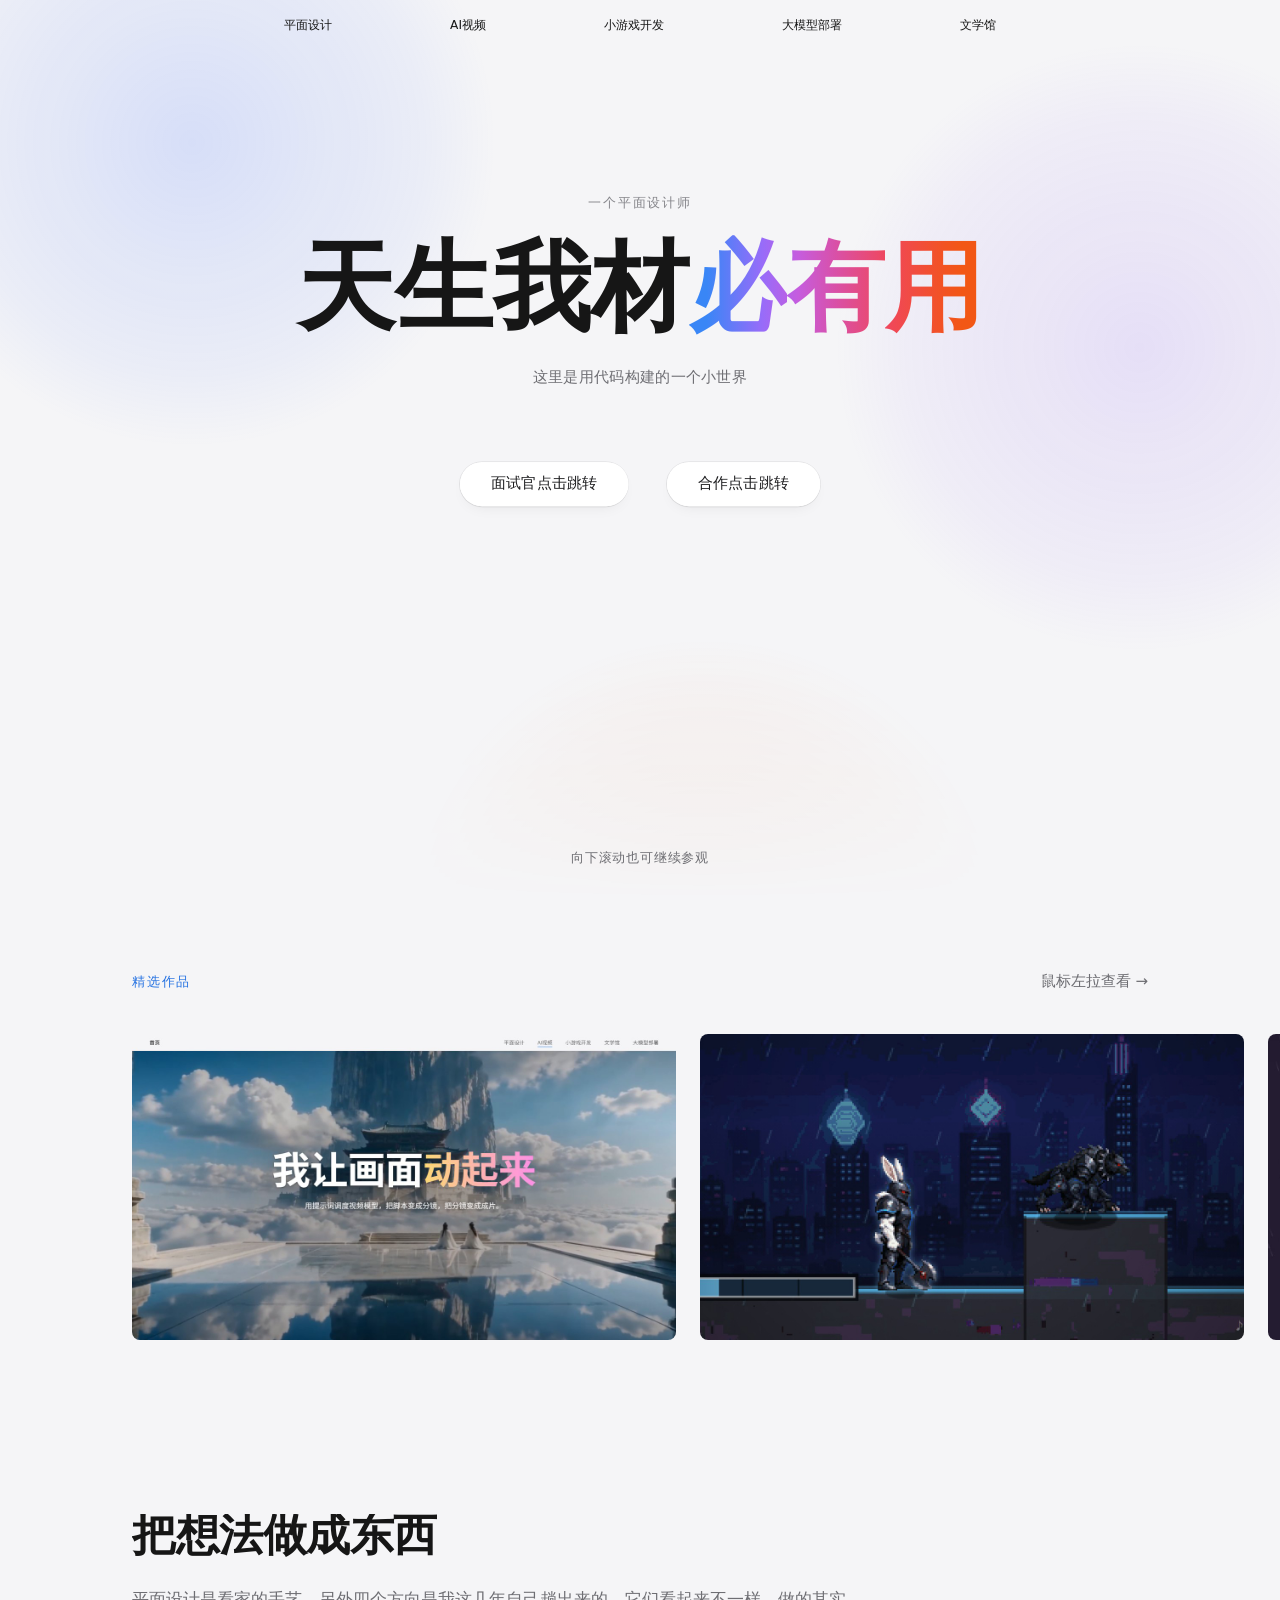
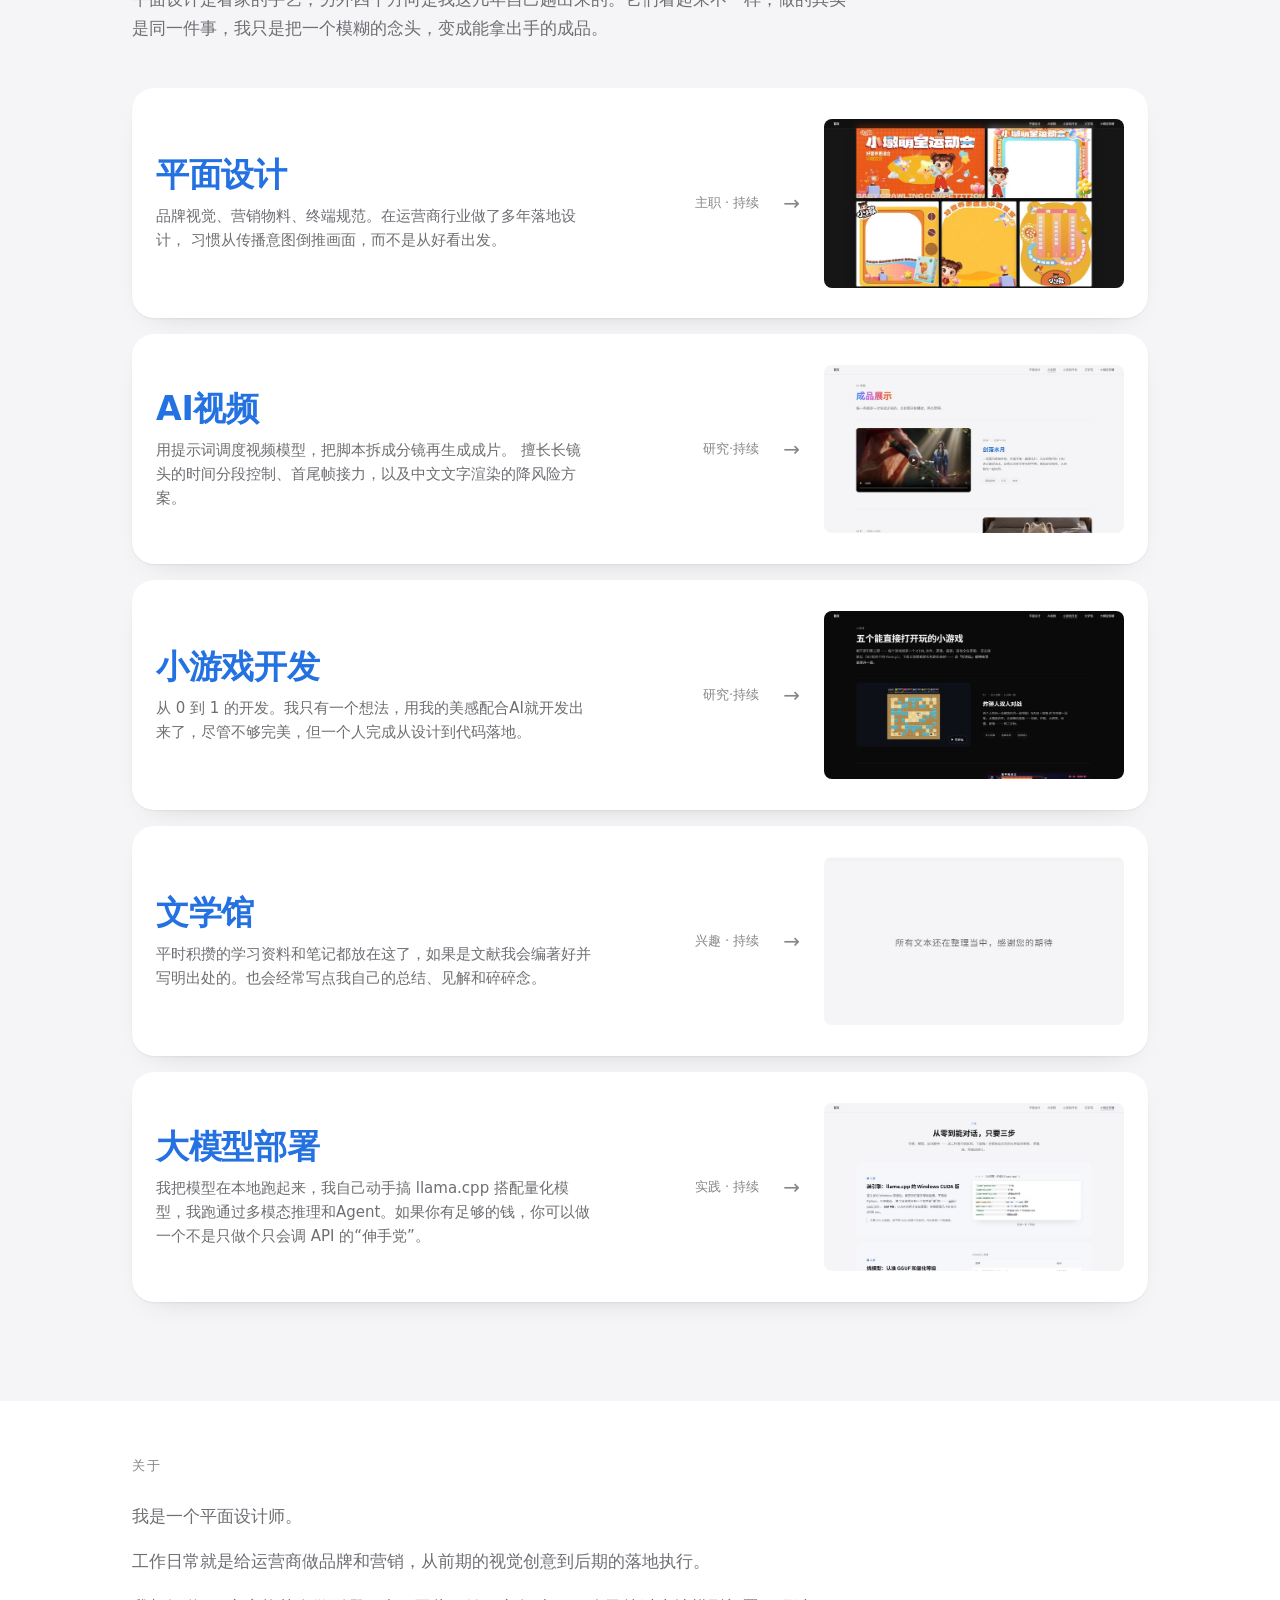
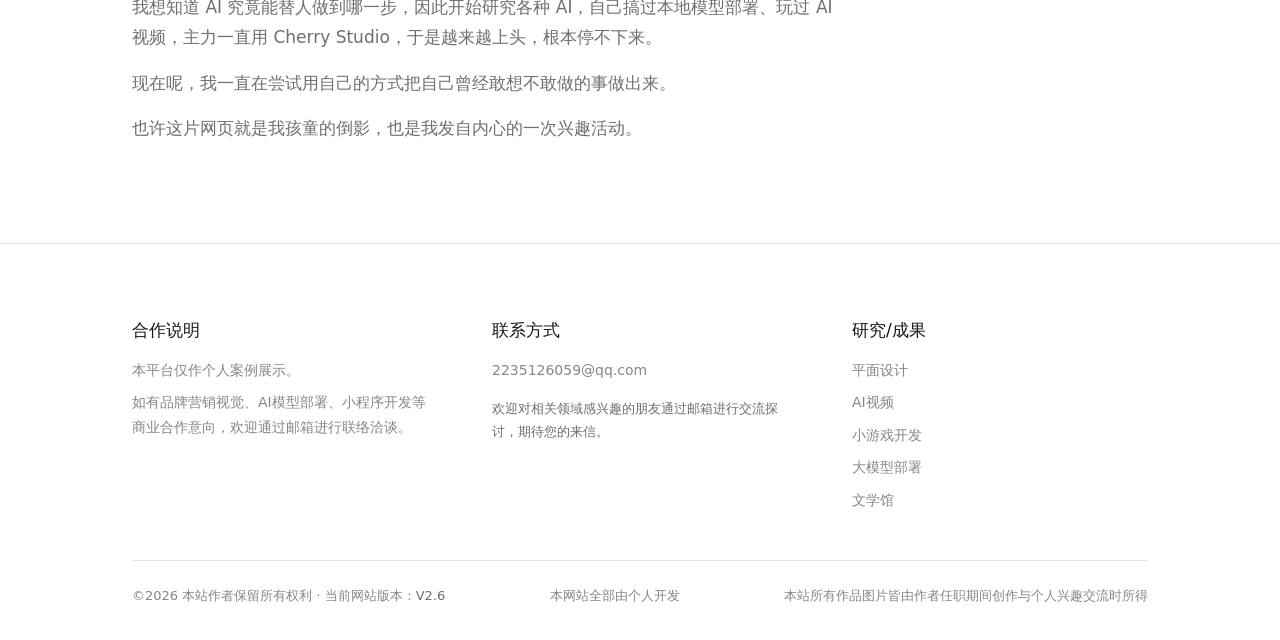
==== index.html @ 68b27960 "更新站点：视频重做、邮箱 CTA、文案与居中修正 Co-Authored-By: Claude Code <noreply@anthropic.com>" ====
<!DOCTYPE html>
<html lang="zh-CN" class="no-js">
<head>
<meta charset="utf-8">
<meta name="viewport" content="width=device-width, initial-scale=1, viewport-fit=cover">
<title>个人网页开发</title>
<meta name="description" content="张杰波的作品集：平面设计、AI 视频、小游戏开发、文学馆、大模型部署五个方向的实践与作品。">
<meta name="theme-color" content="#F5F5F7">

<!-- 分享卡片。上线换成真实域名后把 og:url / og:image 一并改掉 -->
<meta property="og:type" content="website">
<meta property="og:title" content="张杰波 · 平面设计师｜作品集">
<meta property="og:description" content="一个人，从一张画面做到能跑起来的成品">
<meta property="og:locale" content="zh_CN">

<link rel="icon" href="data:image/svg+xml,%3Csvg xmlns='http://www.w3.org/2000/svg' viewBox='0 0 32 32'%3E%3Crect width='32' height='32' rx='7' fill='%23161616'/%3E%3Ctext x='16' y='22' font-family='sans-serif' font-size='17' font-weight='700' fill='%23F5F5F7' text-anchor='middle'%3E%E6%B3%A2%3C/text%3E%3C/svg%3E">

<!-- ⚠️ 必须在样式表之前把 .js 挂上，不能等到 body 末尾的 site.js。
     首屏入场的初始态（opacity:0）只写在 `.js` 选择器下面 ——
     .js 挂晚了的话，浏览器已经按「全可见」画过一帧，
     挂上 .js 时元素是从 1 变成 0（还带着 110ms 的 transition-delay），
     紧接着两个 rAF 后又加 is-in 把它拉回 1，
     这次过渡是 1→1，**入场动画直接看不出来**（刷新时偶发，取决于谁先到）。
     标题的单字没有这个问题 —— 它们是 JS 之后才创建的，首个计算值就是 0。 -->
<script>document.documentElement.classList.remove('no-js');
document.documentElement.classList.add('js');
/* 兜底：site.js 万一没跑起来（文件缺失、被杀软拦、路径写错），
   就把 .js 撤掉。否则所有 .reveal 元素会永远停在 opacity:0 —— 整页白屏。
   site.js 一旦执行就会置上 window.__siteReady，这个定时器就什么都不做。 */
setTimeout(function () {
  if (!window.__siteReady) document.documentElement.classList.remove('js');
}, 4000);</script>

<link rel="stylesheet" href="assets/css/tokens.css">
<link rel="stylesheet" href="assets/css/base.css">
<link rel="stylesheet" href="assets/css/site.css">
</head>
<body>

<a class="skip-link" href="#main">跳到主要内容</a>

<!-- ======================================================================
     首屏
     位置严格照 PSD：导航组垂直中心在画布高 3.06% 处、跨度 55.6% 画布宽；
     标题块垂直中心在画布高 38.8% 处。比例见 tokens.css 顶部注释。
     ====================================================================== -->
<header class="hero">

  <!-- 首屏动态背景：三团极淡的色光缓慢游走，颜色取自标题后半段那条渐变。
       ⭐ 不用 filter: blur —— 靠 radial-gradient 自带柔边。带 blur 的图层
          一动就要重新栅格化（这些色块有 78vmax 大），而只动 transform
          的话合成器直接搬运位图。
       ⚠️ 首屏底色仍是 #F5F5F7，这一层只叠很低的透明度，不动底色。 -->
  <div class="hero__bg" aria-hidden="true">
    <span class="hero__orbit hero__orbit--a"><span class="hero__blob hero__blob--a"></span></span>
    <span class="hero__orbit hero__orbit--b"><span class="hero__blob hero__blob--b"></span></span>
    <span class="hero__orbit hero__orbit--c"><span class="hero__blob hero__blob--c"></span></span>
  </div>

  <nav class="site-nav site-nav--hero" aria-label="主导航">
    <div class="site-nav__inner">

      <button class="nav-toggle" type="button"
              aria-expanded="false" aria-controls="nav-list" aria-label="打开菜单">
        <span class="nav-toggle__bar"></span>
      </button>

      <ul class="site-nav__list" id="nav-list">
        <li><a class="site-nav__link" href="design.html">平面设计</a></li>
        <li><a class="site-nav__link" href="ai-video.html">AI视频</a></li>
        <li><a class="site-nav__link" href="game.html">小游戏开发</a></li>
        <li><a class="site-nav__link" href="llm.html">大模型部署</a></li>
        <li><a class="site-nav__link" href="culture.html">文学馆</a></li>
      </ul>

    </div>
  </nav>

  <div class="hero__stage">
    <p class="eyebrow hero__eyebrow">一个平面设计师</p>
    <h1 class="hero__title">天生我材<span class="title-gradient">必有用</span></h1>
    <p class="hero__sub">这里是用代码构建的一个小世界</p>

    <!-- 两个入口 CTA：面试官 → 平面设计作品页；合作方 → AI 视频作品页。
         ⚠️ 两个按钮材质、颜色、hover 全部一致，只靠文字区分入口。
         ⚠️ Apple 风格简约动画：依次淡入 + 上浮 + 轻微 scale。 -->
    <div class="hero__acts">
      <span class="hero__act-wrap">
        <a class="hero__act" href="design.html">
          <span class="hero__act-text">面试官点击跳转</span>
          <svg class="hero__trace" aria-hidden="true" focusable="false">
            <defs>
              <linearGradient id="ctaTrace1" x1="0" y1="0" x2="1" y2="1">
                <stop offset="0" stop-color="#0071e3"></stop>
                <stop offset=".28" stop-color="#5e5ce6"></stop>
                <stop offset=".46" stop-color="#bf5af2"></stop>
                <stop offset=".62" stop-color="#ff2d55"></stop>
                <stop offset=".78" stop-color="#ff9f0a"></stop>
                <stop offset=".9" stop-color="#30d158"></stop>
                <stop offset="1" stop-color="#64d2ff"></stop>
                <animateTransform attributeName="gradientTransform" type="rotate"
                  from="0 0.5 0.5" to="360 0.5 0.5" dur="5s" repeatCount="indefinite"></animateTransform>
              </linearGradient>
            </defs>
            <g class="trace-glow-group">
              <rect class="glow-1" x="0" y="0" width="100%" height="100%" rx="22" ry="22" pathLength="100" stroke="url(#ctaTrace1)"></rect>
              <rect class="glow-2" x="0" y="0" width="100%" height="100%" rx="22" ry="22" pathLength="100" stroke="url(#ctaTrace1)"></rect>
              <rect class="glow-3" x="0" y="0" width="100%" height="100%" rx="22" ry="22" pathLength="100" stroke="url(#ctaTrace1)"></rect>
              <rect class="glow-4" x="0" y="0" width="100%" height="100%" rx="22" ry="22" pathLength="100" stroke="url(#ctaTrace1)"></rect>
              <rect class="glow-5" x="0" y="0" width="100%" height="100%" rx="22" ry="22" pathLength="100" stroke="url(#ctaTrace1)"></rect>
              <rect class="glow-6" x="0" y="0" width="100%" height="100%" rx="22" ry="22" pathLength="100" stroke="url(#ctaTrace1)"></rect>
            </g>
            <rect class="trace-cover" x="0" y="0" width="100%" height="100%" rx="22" ry="22" fill="#fff"></rect>
          </svg>
        </a>
      </span>
      <span class="hero__act-wrap">
        <a class="hero__act" href="ai-video.html">
          <span class="hero__act-text">合作点击跳转</span>
          <svg class="hero__trace" aria-hidden="true" focusable="false">
            <defs>
              <linearGradient id="ctaTrace2" x1="0" y1="0" x2="1" y2="1">
                <stop offset="0" stop-color="#0071e3"></stop>
                <stop offset=".28" stop-color="#5e5ce6"></stop>
                <stop offset=".46" stop-color="#bf5af2"></stop>
                <stop offset=".62" stop-color="#ff2d55"></stop>
                <stop offset=".78" stop-color="#ff9f0a"></stop>
                <stop offset=".9" stop-color="#30d158"></stop>
                <stop offset="1" stop-color="#64d2ff"></stop>
                <animateTransform attributeName="gradientTransform" type="rotate"
                  from="0 0.5 0.5" to="360 0.5 0.5" dur="5s" repeatCount="indefinite"></animateTransform>
              </linearGradient>
            </defs>
            <g class="trace-glow-group">
              <rect class="glow-1" x="0" y="0" width="100%" height="100%" rx="22" ry="22" pathLength="100" stroke="url(#ctaTrace2)"></rect>
              <rect class="glow-2" x="0" y="0" width="100%" height="100%" rx="22" ry="22" pathLength="100" stroke="url(#ctaTrace2)"></rect>
              <rect class="glow-3" x="0" y="0" width="100%" height="100%" rx="22" ry="22" pathLength="100" stroke="url(#ctaTrace2)"></rect>
              <rect class="glow-4" x="0" y="0" width="100%" height="100%" rx="22" ry="22" pathLength="100" stroke="url(#ctaTrace2)"></rect>
              <rect class="glow-5" x="0" y="0" width="100%" height="100%" rx="22" ry="22" pathLength="100" stroke="url(#ctaTrace2)"></rect>
              <rect class="glow-6" x="0" y="0" width="100%" height="100%" rx="22" ry="22" pathLength="100" stroke="url(#ctaTrace2)"></rect>
            </g>
            <rect class="trace-cover" x="0" y="0" width="100%" height="100%" rx="22" ry="22" fill="#fff"></rect>
          </svg>
        </a>
      </span>
    </div>
  </div>

  <!-- 首屏最下方的一句纯文字提示。
       2026-10-29 用户要求把原来的「向下滚动继续」胶囊整个去掉，
       只保留这句提醒；不再有入场动画，也不拦截点击。 -->
  <p class="hero__scrollhint">向下滚动也可继续参观</p>

</header>

<div class="nav-scrim" aria-hidden="true"></div>

<main id="main">

  <!-- ====================================================================
       精选作品带
       横向滚动，左右出血到视口边缘，但**第一张图的左边缘与内容列对齐**。
       对齐靠 .band__track 的 padding-inline 实现，不用 width:100vw ——
       有滚动条时 100vw 比可用宽度大，会直接造出文档级横向滚动条。
       滚动条隐藏，靠「右侧那张被切掉一半」当提示，不加渐隐遮罩
       （左边缘加渐隐会把对齐内容列的第一张图压暗，看着像渲染出错）。
       ==================================================================== -->
  <section class="band-sec" aria-labelledby="band-label">
    <div class="band-sec__head wrap">
      <p class="eyebrow band-sec__eyebrow" id="band-label">精选作品</p>
      <!-- 这行是**操作提示**，不是入口 —— 所以用 <p> 不用 <a>。
           早先是「查看全部 →」链到 design.html，后来文案改成「鼠标左拉查看」，
           文案在教操作、行为却是跳转，两者对不上，已按需求去掉链接。 -->
      <p class="band-sec__more"><span class="band-sec__more-pc">鼠标左拉查看</span><span class="band-sec__more-touch">左右滑动查看</span><span aria-hidden="true"> →</span></p>
    </div>

    <!-- 每张卡片都指向自己那一页：页面截图 → 对应的子页，游戏截图 → 小游戏开发页。
         加新卡片只要照抄一个 <li> 追加在最后 —— 顺序由 JS 每次刷新随机打乱，不用手动排。

         ⚠️ 2026-10-19 用户：「这块的图片我想要是我们网页内截出来的」。
            原来放的是作品集 PSD 导出的平面稿 + 两支 AI 视频，现在**全部换成本站页面自己的截图**：
              · 4 张页面首屏 —— `_shots/_shot_pages_for_band.py` 在 1600×900 下截，缩到 1280×720
              · 5 张游戏实机 —— 本来就是从 `games/*.html` 截的（`assets/img/game/`）
         ⚠️ 页面改版后这 4 张要重截，否则带子里显示的还是旧版页面。 -->
    <div class="band" data-hscroll role="region" aria-label="精选作品，可左右拖动浏览">
      <ul class="band__track">

        <!-- ===== 站内页面截图（4）→ 各自那一页 ===== -->
        <li class="band__item"><a href="design.html"><img src="assets/img/band/page-design.jpg"
          alt="「平面设计」页首屏：LITTE WORLD 平面作品集 2026" width="1280" height="720"
          loading="lazy" decoding="async"></a></li>
        <li class="band__item"><a href="ai-video.html"><img src="assets/img/band/page-ai-video.jpg"
          alt="「AI视频」页首屏：云海之上的「我让画面动起来」" width="1280" height="720"
          loading="lazy" decoding="async"></a></li>
        <li class="band__item"><a href="game.html"><img src="assets/img/band/page-game.jpg"
          alt="「小游戏开发」页首屏：这几个游戏，现在打开就能玩" width="1280" height="720"
          loading="lazy" decoding="async"></a></li>
        <li class="band__item"><a href="llm.html"><img src="assets/img/band/page-llm.jpg"
          alt="「大模型部署」页首屏：在本机跑一个量化大模型" width="1280" height="720"
          loading="lazy" decoding="async"></a></li>

        <!-- ===== 五个小游戏的实机截图（5）→ 小游戏开发页 ===== -->
        <li class="band__item"><a href="game.html"><img src="assets/img/game/bomberman.jpg"
          alt="《炸弹人双人对战》实机画面" width="1280" height="720"
          loading="lazy" decoding="async"></a></li>
        <li class="band__item"><a href="game.html"><img src="assets/img/game/rabbit.jpg"
          alt="《玉兔下凡》实机画面" width="1280" height="720"
          loading="lazy" decoding="async"></a></li>
        <li class="band__item"><a href="game.html"><img src="assets/img/game/store.jpg"
          alt="《雨夜便利店街角》实机画面" width="1280" height="720"
          loading="lazy" decoding="async"></a></li>
        <li class="band__item"><a href="game.html"><img src="assets/img/game/temple.jpg"
          alt="《祈年殿》实机画面" width="1280" height="720"
          loading="lazy" decoding="async"></a></li>
        <li class="band__item"><a href="game.html"><img src="assets/img/game/gomoku.jpg"
          alt="《五子棋》实机画面" width="1280" height="720"
          loading="lazy" decoding="async"></a></li>

      </ul>
    </div>
  </section>

  <!-- ====================================================================
       五个方向
       ==================================================================== -->
  <section class="section">
    <div class="wrap">
      <div class="section__head reveal">
        <!-- 眉题「五个方向」已按需求去掉。
             标题用 <span class="scroll-fill"> 包住：滚到这一屏时它从左往右变成彩虹色，
             彩色层由 site.js 克隆出来，HTML 里只有这一份文字。
             ⚠️ 不能让 .scroll-fill 直接落在 <h2> 上 —— h2 变成 inline-block 之后，
                外层 div 会用 1.75 的行高撑出一个「struts」，标题底下凭空多出十几像素；
                套一层 span，struts 由 h2 自己的 1.2 决定，几乎看不出差。 -->
        <h2 class="section-title"><span class="scroll-fill">把想法做成东西</span></h2>
        <p class="section__intro">平面设计是看家的手艺，另外四个方向是我这几年自己趟出来的。它们看起来不一样，做的其实是同一件事，我只是把一个模糊的念头，变成能拿出手的成品。</p>
      </div>

      <ul class="pillars">
        <li class="pillar reveal">
          <div class="pillar__body">
            <h3 class="pillar__name">平面设计</h3>
            <p class="pillar__desc">
              品牌视觉、营销物料、终端规范。在运营商行业做了多年落地设计，
              习惯从传播意图倒推画面，而不是从好看出发。
            </p>
          </div>
          <p class="pillar__meta">主职 · 持续</p>
          <span class="pillar__arrow" aria-hidden="true">→</span>
          <div class="pillar__media">
            <img src="assets/img/pillar/pillar-design.jpg"
                 alt="平面设计页作品区：小墩萌宝运动会系列海报" width="720" height="405"
                 loading="lazy" decoding="async">
          </div>
          <a class="pillar__hit" href="design.html" aria-label="查看平面设计"></a>
        </li>

        <li class="pillar reveal">
          <div class="pillar__body">
            <h3 class="pillar__name">AI视频</h3>
            <p class="pillar__desc">
              用提示词调度视频模型，把脚本拆成分镜再生成成片。
              擅长长镜头的时间分段控制、首尾帧接力，以及中文文字渲染的降风险方案。
            </p>
          </div>
          <p class="pillar__meta">研究·持续</p>
          <span class="pillar__arrow" aria-hidden="true">→</span>
          <div class="pillar__media">
            <img src="assets/img/pillar/pillar-ai-video.jpg"
                 alt="AI视频页「成品展示」：剑落水月的视频条目" width="720" height="405"
                 loading="lazy" decoding="async">
          </div>
          <a class="pillar__hit" href="ai-video.html" aria-label="查看 AI视频"></a>
        </li>

        <li class="pillar reveal">
          <div class="pillar__body">
            <h3 class="pillar__name">小游戏开发</h3>
            <p class="pillar__desc">从 0 到 1 的开发。我只有一个想法，用我的美感配合AI就开发出来了，尽管不够完美，但一个人完成从设计到代码落地。</p>
          </div>
          <p class="pillar__meta">研究·持续</p>
          <span class="pillar__arrow" aria-hidden="true">→</span>
          <div class="pillar__media">
            <img src="assets/img/pillar/pillar-game.jpg"
                 alt="小游戏开发页：五个能直接打开玩的小游戏" width="720" height="405"
                 loading="lazy" decoding="async">
          </div>
          <a class="pillar__hit" href="game.html" aria-label="查看小游戏开发"></a>
        </li>

        <li class="pillar reveal">
          <div class="pillar__body">
            <h3 class="pillar__name">文学馆</h3>
            <p class="pillar__desc">平时积攒的学习资料和笔记都放在这了，如果是文献我会编著好并写明出处的。也会经常写点我自己的总结、见解和碎碎念。</p>
          </div>
          <p class="pillar__meta">兴趣 · 持续</p>
          <span class="pillar__arrow" aria-hidden="true">→</span>
          <div class="pillar__media">
            <img src="assets/img/pillar/pillar-culture.jpg"
                 alt="文学馆页：所有文本还在整理当中" width="720" height="405"
                 loading="lazy" decoding="async">
          </div>
          <a class="pillar__hit" href="culture.html" aria-label="查看文学馆"></a>
        </li>

        <li class="pillar reveal">
          <div class="pillar__body">
            <h3 class="pillar__name">大模型部署</h3>
            <p class="pillar__desc">我把模型在本地跑起来，我自己动手搞 llama.cpp 搭配量化模型，我跑通过多模态推理和Agent。如果你有足够的钱，你可以做一个不是只做个只会调 API 的“伸手党”。</p>
          </div>
          <p class="pillar__meta">实践 · 持续</p>
          <span class="pillar__arrow" aria-hidden="true">→</span>
          <div class="pillar__media">
            <img src="assets/img/pillar/pillar-llm.jpg"
                 alt="大模型部署页：从零到能对话，只要三步" width="720" height="405"
                 loading="lazy" decoding="async">
          </div>
          <a class="pillar__hit" href="llm.html" aria-label="查看大模型部署"></a>
        </li>

      </ul>
    </div>
  </section>

  <!-- ====================================================================
       简介
       ==================================================================== -->
  <section class="section section--raised">
    <div class="wrap">
      <div class="section__head section__head--solo reveal">
        <p class="eyebrow section__eyebrow">关于</p>
      </div>
      <div class="prose reveal">
        <p>我是一个平面设计师。</p>
        <p>工作日常就是给运营商做品牌和营销，从前期的视觉创意到后期的落地执行。</p>
        <p>我想知道 AI 究竟能替人做到哪一步，因此开始研究各种 AI，自己搞过本地模型部署、玩过 AI 视频，主力一直用 Cherry Studio，于是越来越上头，根本停不下来。</p>
        <p>现在呢，我一直在尝试用自己的方式把自己曾经敢想不敢做的事做出来。</p>
        <p>也许这片网页就是我孩童的倒影，也是我发自内心的一次兴趣活动。</p>
      </div>
    </div>
  </section>

</main>

<!-- ======================================================================
     页脚
     联系方式只有邮箱（2026-10-19 用户定：去掉微信/小红书，
     并加了一句合作意向的说明）。
     ====================================================================== -->
<footer class="site-footer">
  <div class="wrap">
    <div class="site-footer__grid">
      <div>
        <p class="site-footer__title">合作说明</p>
        <div class="site-footer__about">
          <p>本平台仅作个人案例展示。</p>
          <p>如有品牌营销视觉、AI模型部署、小程序开发等商业合作意向，欢迎通过邮箱进行联络洽谈。</p>
        </div>
      </div>
      <div>
        <p class="site-footer__title">联系方式</p>
        <ul class="site-footer__list">
          <li><a href="https://mail.qq.com/" target="_blank" rel="noopener noreferrer">2235126059@qq.com</a></li>
        </ul>
        <p class="site-footer__note">欢迎对相关领域感兴趣的朋友通过邮箱进行交流探讨，期待您的来信。</p>
      </div>
      <div>
        <p class="site-footer__title">研究/成果</p>
        <ul class="site-footer__list">
          <li><a href="design.html">平面设计</a></li>
          <li><a href="ai-video.html">AI视频</a></li>
          <li><a href="game.html">小游戏开发</a></li>
          <li><a href="llm.html">大模型部署</a></li>
          <li><a href="culture.html">文学馆</a></li>
        </ul>
      </div>
    </div>

    <div class="site-footer__bottom">
      <span>©<span id="year">2026</span> 本站作者保留所有权利 · 当前网站版本：<span class="site-ver">V2.6</span></span>
      <span>本网站全部由个人开发</span>
      <span>本站所有作品图片皆由作者任职期间创作与个人兴趣交流时所得</span>
    </div>
  </div>
</footer>

<script src="assets/js/site.js"></script>
</body>
</html>
---- assets/css/tokens.css ----
/* ==========================================================================
   tokens.css — 设计令牌
   --------------------------------------------------------------------------
   全部数值从 素材/网页设计.psd 实测反推，不是估的。
   PSD 画布 2267 × 1275（= 1.7780，16:9）。下文注释里的「设计单位」直接可
   换算成 vw / vh：100vw = 2267 单位，100vh = 1275 单位。
   想整体调风格，只改这个文件就够了。
   ========================================================================== */

:root {

  /* --- 色彩 -------------------------------------------------------------
     底色 #F5F5F7：PSD 「图层 1」四角采样，四角 + 中心完全一致
     墨色 #161616：PSD 首屏标题图层的填充色（该图层即首屏 H1）
     PSD 全画布只有 251 个唯一色，且全为灰阶 —— 原设计是严格无彩色的，
     所以这里默认也保持无彩色，只补了必要的次级灰和分隔线。
  ------------------------------------------------------------------------ */
  --bg:            #F5F5F7;   /* 页面底色（PSD 采样） */
  --bg-raised:     #FFFFFF;   /* 卡片、浮起层 */
  --bg-sunken:     #EDEDEF;   /* 图占位、内凹区 */
  --ink:           #161616;   /* 主文字（PSD 采样） */
  --ink-2:         #6E6E73;   /* 次级文字 */
  --ink-3:         #86868B;   /* 三级文字、说明 */
  --line:          rgba(0, 0, 0, .10);   /* 分隔线 */
  --line-strong:   rgba(0, 0, 0, .18);

  /* 粘顶导航那条半透明底色。做成了令牌是因为它是一个**写死的浅色**——
     深色页（平面设计页，见 site.css 第 15 节）必须换掉它，
     否则黑底上会横着一条灰白色的栏。 */
  --nav-veil:      rgba(245, 245, 247, .6);

  /* 占位块的斜纹。同理：浅色页是「在白上加一点黑」，深色页要反过来。 */
  --stripe:        rgba(0, 0, 0, .022);

  /* 视频标题用的蓝。色值是从参考图（按钮）采的众数色 ——
     9514 个像素都是这一个值，是明确的设计色，不是渐变里的过渡色。 */
  --title-blue:    #2471E1;

  /* 全站唯一一套彩虹色段。**色段和方向分开写** ——
     色段只此一份，谁用哪支就引用对应的那条渐变，改色段就全站一起变：
       ① 首屏「必有用」      —— 拆成单字后每字分摊一段，见 .title-gradient.is-split
       ② 内页「成品展示」「作品库」等 —— 整块直接铺
       ③ 首页「把想法做成东西」—— 滚动时从上往下填色，见 .scroll-fill
     ①② 是**横向**彩虹（色带左右走向），③ 是**竖向**（上下走向），所以是两条。
     渐变按元素盒子尺寸铺，所以消费方都必须是 inline-block（见 .title-gradient 注释）。 */
  --grad-stops: #3986F6 6%, #986CF9 25%, #C55DDF 37%, #D950A7 50%,
                #F0475A 68%, #F25322 87%, #F25715 93%;
  --grad-rainbow: linear-gradient(90deg, var(--grad-stops));     /* 横向 */

  /* 首页「把想法做成东西」那一支，**竖向**：#E5563E（橙红）→ #F3C6E8（浅粉）。
     ⚠️ 不是简单两色直线渐变 —— 直接写 `linear-gradient(180deg, #E5563E, #F3C6E8)`
        的话中间会被 sRGB 插值拉成灰扑扑的橙粉，跟参考色卡差 55/255。
        参考图中间的红通道几乎不升（229→225→243），是饱和度一直保持很高的玫红，
        所以要用多停点还原。下面 6 个停点是**从参考图逐行取样**拟出来的，
        对整条曲线的最大偏差 9.9/255（肉眼分辨不出）。改色时最好也照这个方法来。 */
  --grad-title: linear-gradient(180deg,
    #E5563E 0%, #E45758 20%, #E25972 40%,
    #E36A96 60%, #E991C5 80%, #F3C6E8 100%);

  /* 强调色：PSD 本身无彩色，所以默认与墨色相同（= 无彩色）。
     只用在链接下划线、焦点环、悬停态这类交互提示上。
     想换风格，把下面一行换成任一预设即可：

       国风朱砂   --accent: #A8322A;
       墨青       --accent: #2C4A52;
       苹果蓝     --accent: #0071E3;   （参考稿 1 的链接色）

     换完整个站点的交互色一起变，不需要动别的文件。 */
  --accent:        #161616;

  /* --- 字体 -------------------------------------------------------------
     PSD 内记录的字体：SourceHanSansCN-Bold（标题）、SourceHanSansCN-Light
     （导航）。思源黑体 = Noto Sans CJK = Noto Sans SC，是同一套字，
     本机已装 Noto Sans SC 可变字重版（wght 100–900），因此能精确复刻。
     非本机访问时按顺序降级：苹方（macOS）→ 微软雅黑（Windows）。
  ------------------------------------------------------------------------ */
  --font-sans:
    "Source Han Sans SC", "Noto Sans SC", "PingFang SC", "Hiragino Sans GB",
    "Microsoft YaHei UI", "Microsoft YaHei", "微软雅黑",
    system-ui, -apple-system, "Segoe UI", "Helvetica Neue", Arial, sans-serif;

  /* --- 字号 -------------------------------------------------------------
     标题：PSD 实测字符推进量 173 设计单位（逐字列投影测得 172/174/173/173/
           173/173，误差 ±1），173 / 2267 = 7.63vw，173 / 1275 = 13.57vh。
           取两者较小值，避免窄而高的窗口里标题溢出。
     导航：实测推进量 27.6 设计单位，27.6 / 2267 = 1.218vw，/ 1275 = 2.165vh。
     clamp 下限保证手机上不至于小到读不清，上限防止超宽屏标题失控。
  ------------------------------------------------------------------------ */
  --fs-hero:  clamp(2.5rem, min(7.63vw, 13.57vh), 9rem);

  /* 导航字号 = PSD 原始推进量 × 一个缩放系数。
     ⚠️ 系数 0.61 是 2026-10-07 按用户要求「整体改小 39%」定的，
        属于刻意偏离 PSD（全站第二处；另一处是首页导航改成 fixed 之后
        高度对齐内页粘顶条、垂直位置不再是 PSD 的 3.06%，见 site.css 第 2 节）。
        想再调**只改 --fs-nav-scale 这一个数**，
        括号里那三个值是 PSD 实测的原始推进量，别去动它们。
     六个页面的顶部导航（含内页的「首页」）全部读 --fs-nav。
     ⚠️ 2026-10-09 用户要求「任务栏里的字体也一起放大点」—— 配合条高 30 → 50px，
        系数从 0.61 提到 **0.78**（1600 宽下 11.9px → 15.2px，+28%）。
        还是只改这一个数。 */
  --fs-nav-scale: 0.78;
  --fs-nav: calc(clamp(0.9375rem, min(1.218vw, 2.165vh), 1.375rem) * var(--fs-nav-scale));

  /* --- 字重 -------------------------------------------------------------
     标题 700 = PSD 的 SourceHanSansCN-Bold
        （与参考图做了 IoU 像素比对：Bold 0.854 > SemiBold 0.832 > Medium）
     导航 300 = PSD 的 SourceHanSansCN-Light
        （墨量覆盖率实测 0.241，Light 渲染得 0.235，几乎完全吻合）
  ------------------------------------------------------------------------ */
  --fw-hero: 700;
  --fw-nav:  300;
  --fw-body: 400;
  --fw-med:  500;
  --fw-bold: 700;

  /* --- 字距 -------------------------------------------------------------
     PSD 里写着 Tracking = 100，但按字符推进量反推，字距实际为 0
     （标题：6 个间隔 × 173 + 单字墨宽 139 ≈ 1177，与实测 bbox 完全对上）。
     所以按 0 处理，Tracking 那个值不采信。
  ------------------------------------------------------------------------ */
  --ls-hero: 0;
  --ls-nav:  0;

  /* --- 行高 -------------------------------------------------------------- */
  --lh-hero: 1.08;
  --lh-nav:  1.2;
  --lh-body: 1.75;
  --lh-tight: 1.35;

  /* --- 栅格与间距（8pt 基准） --------------------------------------------- */
  --sp-1:  4px;
  --sp-2:  8px;
  --sp-3:  12px;
  --sp-4:  16px;
  --sp-5:  24px;
  --sp-6:  32px;
  --sp-7:  48px;
  --sp-8:  64px;
  --sp-9:  96px;
  --sp-10: 128px;

  /* 内容最大宽度。参考稿 1（Apple 商店）的留白比例约在 980–1100 之间 */
  --measure: 1080px;
  --measure-narrow: 720px;

  /* 顶部两条栏的高度。
     2026-10-07 统一成 30px（它们一度是 52 / 26 两个不同的值）；
     2026-10-09 用户要求「所有页面的任务栏都改到 50px」→ **50px**。
     两个名字都保留：样式里「首页那条」和「内页那条」各读各的，
     以后再要分开，只改 --nav-h-sub 一行即可。 */

  /* 两条栏的高度（**真源**）。改它，内页那行、以及 AI视频页
     「页头 = 视口高 − 它」和钉住式页头 sticky 的 top 会一起跟着走。
     ⚠️ 首页首屏（.hero__stage / 天生我材必有用）**不读这个值** ——
        它的高度是 --hero-h: 100svh，所以这次条高翻倍也不会动到首屏版式。 */
  --nav-h: 50px;

  /* 内页粘顶条专用的名字，取上面那个值 */
  --nav-h-sub: var(--nav-h);

  /* --- 关键位置（PSD 实测） ----------------------------------------------
     导航组：水平居中，整体跨度 1261 / 2267 = 55.6% 画布宽；
             文字垂直中心在 39 / 1275 = 3.06% 画布高。
     标题：  水平居中，块垂直中心在 494.5 / 1275 = 38.8% 画布高。
  ------------------------------------------------------------------------ */
  --nav-span:      55.6%;
  --hero-title-y:  38.8%;

  /* ⚠️ --nav-center-y 已不再被任何规则使用，保留在这里只作 PSD 实测记录。
     首页导航为了「滚动时始终置顶」改成了 position: fixed，
     高度对齐内页粘顶条（当年是 52px，现在是 50px），文字居中后落在条中心，
     与 PSD 的 3.06% 视口高在 900px 视口下只差几像素。 */
  --nav-center-y:  3.06%;

  /* --- 首页首屏（作品集封面）用色 -----------------------------------------
     全部从 `素材/首页底图/参照-1.png`（封面）里采样出来的，不是估的：
       · 主标题橙：抠出字之后取 alpha>0.95 的实心像素，中位 #BB471D，
         分布在 #A73C12 ~ #CC5C2E（原字带一层网点纹理，所以不是单一色值）。
         这里取略亮一点的 #C0481B —— 网页文字是平的、没有纹理，
         用中位值会显得比原版闷。
       · 米白：实心像素中位 #E3DDBB。
       · 小 2026 的橙比主标题深一档（实测 #973516），照原样保留这个差别。
  ------------------------------------------------------------------------ */
  /* ⚠️ 主标题已改成渐变色（见下面的 --cover-grad），这一条不再被任何规则引用，
     留在这里只作「原封面主标题橙」的采样记录，别删。 */
  --cover-orange: #C0481B;    /* （已停用）LITTE WORLD 原来的平涂橙 */

  /* 主标题现在的渐变色。2026-10-08 按用户要求从 `素材/首页底图/渐变参考.png`
     （黑底上的「高能猛进」四个字）逐列采样得到 —— 是一条**对角线**：
     左上橙红 → 金 → 米金 → 灰蓝 → 右下蓝，不是横向平铺。
     采样中位值：#ED5724(0%) / #F3D273(20%) / #E4C58A(40%)
                 / #89A7BA(60%) / #2C7CD7(80~95%)
     写成整条渐变当一个令牌，以后调色只动这一行。
     用在 .cover-hero__mark 上配 background-clip: text。 */
  --cover-grad: linear-gradient(135deg,
      #ED5724 0%, #F3D273 19%, #E4C58A 38%, #89A7BA 62%, #2C7CD7 90%, #2C7CD7 100%);

  /* ⚠️ 2026-10-08 用户要求「除了 LITTE WORLD 是彩色，其他都是白色」，
     于是中文行和下面那行统一读 --cover-white，这条不再被引用。
     留作「原封面里小 2026 的琥珀色」的采样记录（实测 #973516，
     当时为了凑够大字号 3:1 提到 #B23C18）。 */
  --cover-amber:  #B23C18;    /* （已停用）小 2026 原来的琥珀色 */

  /* 平面设计页首屏的底色（纯黑）。
     ⚠️ 粘顶导航压在首屏上时也读这一个值 —— 导航是 sticky，**在文档流里占位**，
        它背后是 body 的 --bg（#0D0D0D）而不是首屏，所以「透明」并不能
        让它和首屏连成一片，只会露出页面底色（实测那条带子亮度 13）。
        两边读同一个令牌才是真的「颜色统一」。见 site.css 第 15 节。 */
  --cover-bg:      #000;

  /* 首屏副文案（平面作品集 / 2026 Design is thinking…）的字色。
     2026-10-08 用户要求：**除了 LITTE WORLD 是彩色，其他都是白色**。
     所以中文行和数字+英文那一行都用它，不再用米白/琥珀两个色。
     （原封面上这两行是米白 #E3DDBB、小 2026 是琥珀 #973516，
       采样值留在下面 --cover-cream / --cover-amber 里当记录。） */
  --cover-white:   #FFFFFF;

  /* ⚠️ 已停用：原封面副文案的米白。用户要求改成纯白之后不再被引用。 */
  --cover-cream:  #E3DDBB;

  /* 作品区那台机甲画面上的两行文案（2026-10-08 用户发《A SMALL WORLD》
     海报，要求「文案内容全部抄这张」；随后又要大标题改配色）。

     ⚠️ 大标题现在是**渐变字**，色标来自用户发的 Apple「M5 Ultra」
        （`images/31.png`）—— 沿字的横向逐列取最亮 25% 像素的均值得到，
        是一条**纯横向**的左→右走色（竖向上只差 3~5 级，可忽略）：
          0% #EEC9BB 淡桃 → 16% #DAA4C6 粉 → 33% #BB96E2 浅紫
          → 50% #998FFB 紫 → 67% #7FAAFB 蓝紫 → 83% #8AB9FB
          → 100% #9DCAFB 浅蓝
        写成一整条当一个令牌，以后调色只动这一行。
        用在 .mecha-hero__en 上配 background-clip: text。

     ⚠️ `--mecha-title` 是**上一版**的平涂橙（从海报上采的、字身带做旧网点的
        那支），现在不再被任何规则引用，留作采样记录，别删也别拿来替换渐变。 */
  --mecha-grad: linear-gradient(90deg,
      #EEC9BB 0%, #EABBB9 8%, #DAA4C6 16%, #CD9ED1 25%, #BB96E2 33%,
      #998FFB 50%, #7FAAFB 67%, #8AB9FB 83%, #9DCAFB 100%);
  --mecha-title: #C9642F;    /* （已停用）上一版的平涂橙，见上 */

  /* 中文行。2026-10-09 用户要求「改成白色」。
     ⚠️ 原先是从海报上采的米色 **#E7E3C2**（实心像素中位），现在停用；
        改白之后跟本站首屏的「平面作品集」用的是同一个色（--cover-white），
        不再保留米色那支。 */
  --mecha-sub:   #FFFFFF;

  /* 「品宣海报」项目卡的字色（2026-10-09 用户发参考图定的）。
     ⚠️ 这里是**浅色基线**，深色的真值在 site.css 的 `html.theme-dark` 里 ——
        用户要的是「标题浅蓝、其余纯白」，那是**深色页**上的效果。
        如果写死在 :root，去掉 .theme-dark 之后白字就浮在浅底上变成 1:1
        （实测 verify_dark 的浅色对照组一次报出 6 个 ✗）。所以两套都给上：
          深色（在用）：标题 #94C8FE ／ 正文 #FFFFFF
          浅色（对照）：标题 #2C7CD7 ／ 正文跟正文色 --ink */
  --promo-title: #2C7CD7;
  --promo-text:  var(--ink);

  /* ⚠️ 已停用：上一版序号色（从卡贴上「01.」采的暖金）。用户要求「其他字全部白色」
     之后不再被引用，留作采样记录。 */
  --promo-accent: #CDAF91;

  /* 「品宣落地摄影图」那张机甲方板（PDF#13，2026-10-09 从整页截图改成 HTML）。
     色值全部从用户发来的海报截图（2159×1118）上采的，不是估的：
       --plate-en-grad  「A SMALL WORLD」的**渐变**（用户第三次给的参考图：
                        Apple 那句「为 Apple 智能预备好」的蓝→紫→品红→红→橙）。
                        下面 8 个色标全部从那张图上按列采样得来（剔掉了
                        采样时混进来的白色 —— 参考图里 Apple 那几个字母是白的）。
       --plate-cn    「品宣落地摄影图」：**用户要求改白色**（原来是海报上采的米白 #EDE9CC）
     ⚠️ 下面三支**已停用**，留着当采样记录（用户第二轮要求「不要卡贴的形式，
        要直接融入背景」，面板连同底部那几行小字一起去掉了）：
          --plate-bg   他指定过的底板色（他给的色块实测 #0E0E0E，跟海报深空一致）
                       现在没有元素用 —— 机甲和文案直接落在 #161616 上
          --plate-hot  「2026」亮橘（实测 #E5420F）——「2026」已去掉
          --plate-dim  底部小字灰（实测 #84837F ~ #999792）——那几行字已去掉 */
  --plate-bg:   #0E0E0E;
  --plate-en:   #3267A7;   /* （已停用）上一版：参考蓝提亮后的一档，现在用渐变 */
  --plate-en-grad: linear-gradient(90deg,
    #2D94FD 0%, #7678FD 25%, #B068FD 38%, #C75DDD 50%,
    #DE4F9D 62%, #F0446C 75%, #EB5E38 88%, #E97219 100%);
  --plate-hot:  #E5420F;
  --plate-cn:   #FFFFFF;
  --plate-dim:  #9A968E;

  /* --- 其他 -------------------------------------------------------------- */
  --radius:    14px;
  --radius-sm: 8px;
  --radius-lg: 22px;
  --ease:      cubic-bezier(.22, .61, .36, 1);
  --dur:       220ms;

  /* 首屏高度：svh 在小屏上避开浏览器地址栏伸缩导致的跳动 */
  --hero-h: 100vh;
}
@supports (height: 100svh) {
  :root { --hero-h: 100svh; }
}

/* 尊重系统的「减弱动态效果」设置 */
@media (prefers-reduced-motion: reduce) {
  :root { --dur: 0ms; }
}
---- assets/css/base.css ----
/* ==========================================================================
   base.css — 重置与排版基调
   ========================================================================== */

*, *::before, *::after { box-sizing: border-box; }

html {
  -webkit-text-size-adjust: 100%;
  scroll-behavior: smooth;
}
@media (prefers-reduced-motion: reduce) {
  html { scroll-behavior: auto; }
}

body {
  margin: 0;
  background: var(--bg);
  color: var(--ink);
  font-family: var(--font-sans);
  font-size: 16px;
  font-weight: var(--fw-body);
  line-height: var(--lh-body);
  -webkit-font-smoothing: antialiased;
  -moz-osx-font-smoothing: grayscale;
  text-rendering: optimizeLegibility;
}

/* 中文字体在以拉丁字母为主的字号下会显得偏小，正文略微放大一点 */
@media (min-width: 768px) {
  body { font-size: 17px; }
}

h1, h2, h3, h4, p, figure, blockquote, dl, dd {
  margin: 0;
}

ul, ol { margin: 0; padding: 0; list-style: none; }

img, video, svg {
  display: block;
  max-width: 100%;
}

a {
  color: inherit;
  text-decoration: none;
}

button {
  font: inherit;
  color: inherit;
  background: none;
  border: 0;
  padding: 0;
  cursor: pointer;
}

/* 键盘焦点可见性：只在键盘操作时出现，鼠标点击不出现 */
:focus { outline: none; }
:focus-visible {
  outline: 2px solid var(--accent);
  outline-offset: 3px;
  border-radius: 3px;
}

::selection {
  background: var(--ink);
  color: var(--bg);
}

/* 跳转到主内容：给键盘和读屏用户的快捷入口。
   用 translateY 移出视野，不要用 left:-9999px —— 后者会在文档里
   留下一块跑到负方向的盒子，审计横向溢出时会被误报。 */
.skip-link {
  position: absolute;
  left: 0;
  top: 0;
  z-index: 999;
  padding: var(--sp-3) var(--sp-5);
  background: var(--ink);
  color: var(--bg);
  border-radius: 0 0 var(--radius-sm) 0;
  transform: translateY(-150%);
  transition: transform var(--dur) var(--ease);
}
.skip-link:focus {
  transform: translateY(0);
}

/* --- 通用排版工具类 ------------------------------------------------------ */

.eyebrow {
  font-size: 0.8125rem;
  font-weight: var(--fw-med);
  letter-spacing: .14em;
  text-transform: uppercase;
  color: var(--ink-3);
}

.lead {
  font-size: clamp(1.0625rem, 1.5vw, 1.375rem);
  line-height: 1.65;
  color: var(--ink-2);
  max-width: var(--measure-narrow);
}

.section-title {
  font-size: clamp(1.75rem, 3.4vw, 3rem);
  font-weight: var(--fw-bold);
  line-height: 1.2;
  letter-spacing: -0.01em;
}

.prose p + p { margin-top: var(--sp-4); }
.prose { max-width: var(--measure-narrow); color: var(--ink-2); }

/* 动态显现的初始态；JS 不可用时由 .no-js 兜底直接显示 */
.js .reveal {
  opacity: 0;
  transform: translateY(18px);
  transition: opacity 620ms var(--ease), transform 620ms var(--ease);
}
.js .reveal.is-in {
  opacity: 1;
  transform: none;
}
@media (prefers-reduced-motion: reduce) {
  .js .reveal { opacity: 1; transform: none; transition: none; }
}

.visually-hidden {
  position: absolute;
  width: 1px; height: 1px;
  margin: -1px; padding: 0;
  overflow: hidden;
  clip: rect(0 0 0 0);
  white-space: nowrap;
  border: 0;
}
---- assets/css/site.css ----
/* ==========================================================================
   site.css — 布局与组件
   依赖 tokens.css 与 base.css，引入顺序不能颠倒。
   ========================================================================== */

/* ==========================================================================
   1. 容器
   ========================================================================== */

.wrap {
  width: 100%;
  max-width: var(--measure);
  margin-inline: auto;
  padding-inline: var(--sp-5);
}
.wrap--wide { max-width: 1320px; }

/* 锚点跳转要给顶部那条栏让出高度，否则跳到 #main 之后第一块内容会被压在它底下。
   ⚠️ 两条栏现在**等高**（都读 --nav-h: 50px），这个 max() 其实是冗余的；
      留着是因为它们历史上不等高过（52 / 26），哪天又要分开也不用回来改。 */
#main { scroll-margin-top: max(var(--nav-h), var(--nav-h-sub)); }

@media (min-width: 768px) {
  .wrap { padding-inline: var(--sp-6); }
}

/* ==========================================================================
   2. 顶部导航

   两套外观，同一份 HTML 标记：
     --hero : 铺在首屏上，绝对定位，垂直中心对齐 PSD 的 3.06% 画布高
     --bar  : 内页用的粘顶条，带半透明毛玻璃底

   导航组的横向跨度固定为画布宽的 55.6%（PSD 实测 1261 / 2267），
   五项之间用 space-between 等分 —— 与 PSD 里导航组的居中等分一致。
   ========================================================================== */

.site-nav {
  z-index: 50;
  display: flex;
  justify-content: center;
}

/* 首页首屏导航。**不再是 absolute** —— absolute 只在首屏那 100vh 范围内有效，
   往下滚一屏导航就跟着走了。改成 fixed 才能真正「始终置顶」。

   高度读 --nav-h（2026-10-09 起是 50px，两个条等高）。
   ⚠️ 它们中间一度不等高（52 / 26），首页 ↔ 内页切换时导航文字会上下跳十几像素；
      现在 --nav-h-sub 直接取 --nav-h，两边一起走。 */
.site-nav--hero {
  position: fixed;
  top: 0;
  left: 0;
  right: 0;
  height: var(--nav-h);
  align-items: center;
}

/* 滚动之后才给背景和分隔线 —— 停在顶部时首屏要保持 PSD 的「纯平无装饰」，
   加一条线上去就多了一样 PSD 里没有的东西。
   首屏底色就是 --bg，所以这层半透明背景压在首屏上本来也看不出来，
   它真正起作用是滚起来之后：内容会从导航底下穿过去。 */
.js .site-nav--hero.is-stuck {
  background: var(--nav-veil);
  border-bottom: 1px solid var(--line);
}

/* 内页粘顶条：60% 不透明，让下面的内容能透出来。
   ⚠️ 这里只用半透明背景，**不能在基础规则里加 backdrop-filter**：
   它会为 position:fixed 的后代建立包含块，移动端那个 translateX(100%)
   藏在屏幕外的抽屉就不再相对视口定位，会撑进文档可滚动区域，
   窄屏直接多出一条横向滚动条（已实测踩过）。
   毛玻璃只在桌面端加 —— 那一档宽度下抽屉规则不生效，没有这个问题。 */
.site-nav--bar {
  position: sticky;
  top: 0;
  /* 高度定死。以前靠 padding-block: 12px 撑，实际高度是 67~69px，
     而 .page-hero 那边写死 68px 去减它 —— 两边对不上，
     页头要么露一条缝要么被压掉一点。现在两边都读同一个令牌。
     定死高度 + align-items: center，内容自动居中，不用再靠 padding 凑。
     高度令牌是 --nav-h-sub（内页专用），不再和首页导航共用。 */
  height: var(--nav-h-sub);
  align-items: center;
  background: var(--nav-veil);
  border-bottom: 1px solid var(--line);
}

.site-nav__inner {
  width: 100%;
  display: flex;
  align-items: center;
  justify-content: center;
  padding-inline: var(--sp-5);
}

.site-nav__list {
  display: flex;
  align-items: center;
  justify-content: space-between;
  gap: clamp(var(--sp-3), 1.6vw, var(--sp-6));
}

/* ⚠️ li 必须显式接管字体与行高，并且自己就是 flex 容器。
   不写的话 li 继承正文的 16px / 1.75，会撑出一个 28px 高的「strut」，
   把行盒顶高、再把里面那个行内链接按基线推偏 ——
   实测导航文字的墨迹中心比条中心低 2.4px，看着就是没居中。
   改成 flex 居中（align-items）后就不走基线了，
   盒子高度也变成「行高 + 内边距」这个确定值。 */
.site-nav__list > li {
  display: flex;
  align-items: center;
  font-size: var(--fs-nav);
  line-height: var(--lh-nav);
}

/* 内页粘顶条：「首页」贴左，五个栏目贴右。
   这里**不能**沿用 --measure（1080px）—— 那会把两组挤在屏幕中间一小块，
   两边各留出好几百像素空白。撑满，只留左右内边距，用 clamp 控制边距随宽度增长。
   ⚠️ 只影响内页的 --bar。首页首屏那套是 --hero，仍按 PSD 的 55.6% 居中。 */
.site-nav--bar .site-nav__inner {
  max-width: none;
  padding-inline: clamp(20px, 3.2vw, 64px);
  justify-content: space-between;
  gap: var(--sp-5);
}
.site-nav--bar .site-nav__list {
  gap: clamp(var(--sp-4), 2.4vw, var(--sp-7));
}

/* --- 桌面端的横向排布 ---------------------------------------------------
   这些尺寸规则必须包在 min-width 里。放在外层的话，移动端的抽屉
   （.site-nav__list 变成 position:fixed 的侧滑面板）会继续被
   width:55.6% 和 min-width:460px 命中——min-width 会把抽屉顶成满屏。
--------------------------------------------------------------------- */
@media (min-width: 861px) {
  /* 首屏：导航组整体跨度 = 画布宽的 55.6%（PSD 实测 1261 / 2267），
     组内五项 space-between 等分，与 PSD 的分布一致。
     去掉 inner 的左右内边距，否则 55.6% 会以「视口减内边距」为基准，
     实际只有 53.9%，比 PSD 窄一圈。 */
  .site-nav--hero .site-nav__inner { padding-inline: 0; }

  .site-nav--hero .site-nav__list {
    width: var(--nav-span);
    min-width: min(100%, 460px);
  }

  /* 桌面端才加毛玻璃：这一档宽度下移动端抽屉规则不生效，
     不会触发「backdrop-filter 建立包含块」那个坑。
     ⚠️ 首页首屏导航同理 —— 它自己也是 position:fixed，
        一旦挂上 backdrop-filter，里面那个 fixed 的侧滑抽屉
        就会改成相对它定位，窄屏直接撑出横向滚动条。 */
  .site-nav--bar,
  .js .site-nav--hero.is-stuck {
    backdrop-filter: saturate(180%) blur(16px);
    -webkit-backdrop-filter: saturate(180%) blur(16px);
  }
}

.site-nav__link {
  font-size: var(--fs-nav);
  font-weight: var(--fw-nav);
  line-height: var(--lh-nav);
  letter-spacing: var(--ls-nav);
  color: var(--ink);
  white-space: nowrap;
  padding-block: var(--sp-1);
  position: relative;
  transition: opacity var(--dur) var(--ease);
}

/* 悬停/当前项：不是变色，而是用一条细下划线。
   ⚠️ 下划线用 --title-blue（#2471E1），不是 currentColor ——
      全站的下划线都是这一个蓝（导航、作品标题、区块眉题同一支）。
      两条 ::after 的 background 要一起改，漏一条就会出现两种颜色的下划线。 */
.site-nav__link::after {
  content: "";
  position: absolute;
  left: 0;
  right: 0;
  bottom: 0;
  height: 1px;
  background: var(--title-blue);
  transform: scaleX(0);
  transform-origin: left;
  transition: transform var(--dur) var(--ease);
}
.site-nav__link:hover::after,
.site-nav__link[aria-current="page"]::after {
  transform: scaleX(1);
}
.site-nav__link:hover { opacity: .68; }

/* 「首页」：只在内页粘顶条里出现，首屏不显示（已经在首页，没必要）。
   它是回首页的入口，所以给和导航项一样的悬停下划线 —— 纯文字看不出可点。 */
.site-nav__home {
  font-size: var(--fs-nav);
  font-weight: var(--fw-med);
  /* ⚠️ 必须显式写行高。它不像 .site-nav__link 那样嵌在 li 里，
     而是 .site-nav__inner 的直接 flex 子元素 —— 是个块级盒子，
     高度由 line-height 决定。不写就继承正文的 1.75，
     当年在 26px 的粘顶条里会向上溢出 1.9px、被视口顶边切掉。
     （条高现在 50px，溢出问题不复存在，但显式行高仍然要留。） */
  line-height: var(--lh-nav);
  letter-spacing: .02em;
  white-space: nowrap;
  position: relative;
  padding-block: var(--sp-1);
  transition: opacity var(--dur) var(--ease);
}
.site-nav__home::after {
  content: "";
  position: absolute;
  left: 0;
  right: 0;
  bottom: 0;
  height: 1px;
  background: var(--title-blue);      /* 和 .site-nav__link 那条保持一致 */
  transform: scaleX(0);
  transform-origin: left;
  transition: transform var(--dur) var(--ease);
}
.site-nav__home:hover::after { transform: scaleX(1); }
.site-nav__home:hover { opacity: .68; }

/* --- 移动端菜单 ---------------------------------------------------------- */

.nav-toggle {
  display: none;
  width: 44px;
  height: 44px;
  margin-left: auto;
  align-items: center;
  justify-content: center;
}
.nav-toggle__bar {
  display: block;
  width: 20px;
  height: 1.5px;
  background: var(--ink);
  position: relative;
  transition: background var(--dur) var(--ease);
}
.nav-toggle__bar::before,
.nav-toggle__bar::after {
  content: "";
  position: absolute;
  left: 0;
  width: 20px;
  height: 1.5px;
  background: var(--ink);
  transition: transform var(--dur) var(--ease);
}
.nav-toggle__bar::before { top: -6px; }
.nav-toggle__bar::after  { top: 6px; }

.nav-toggle[aria-expanded="true"] .nav-toggle__bar { background: transparent; }
.nav-toggle[aria-expanded="true"] .nav-toggle__bar::before { transform: translateY(6px) rotate(45deg); }
.nav-toggle[aria-expanded="true"] .nav-toggle__bar::after  { transform: translateY(-6px) rotate(-45deg); }

/* ⚠️ 导航的断点是 768，**比正文那批（860）早一档**：
   iPad 竖屏（768/820）虽然正文还是单栏，但顶部这五条链接放得下，
   而且「有没有汉堡」是平板看起来像不像电脑版的第一眼差别。
   实测 768 宽下 nav 不换行、不溢出（六个页面都量过）。 */
@media (max-width: 767px) {
  .site-nav--hero {
    /* 位置和高度已在基础规则里定好（fixed / top 0 / --nav-h），这里不用再调。
       原来靠 padding-block 撑高度、靠 absolute 定位，现在都不需要了。 */
    align-items: center;
  }
  .site-nav__inner {
    padding-inline: var(--sp-5);
    justify-content: flex-end;
    gap: var(--sp-3);
  }
  .site-nav--bar .site-nav__inner { justify-content: space-between; }
  .site-nav--bar .site-nav__home { margin-right: auto; }

  /* 汉堡按钮要 44×44（触摸目标的下限尺寸）。
     ⚠️ 条高 50px 时它本来就装得下，这个 min(0px, …) 算出来是 0，不生效；
        当年条高只有 26px，靠它把**点击区**向上下各外扩 9px 而不撑高条子。
        用 calc 从 --nav-h-sub 推，改条高时自动跟着变，所以留着。 */
  .nav-toggle {
    display: inline-flex;
    margin-block: min(0px, calc((var(--nav-h-sub) - 44px) / 2));
  }

  /* 抽屉：由 site.js 切 .is-open */
  .site-nav__list {
    position: fixed;
    top: 0;
    right: 0;
    width: min(78vw, 320px);
    height: 100svh;
    background: var(--bg);
    border-left: 1px solid var(--line);
    padding: 88px var(--sp-6) var(--sp-6);
    flex-direction: column;
    align-items: stretch;
    justify-content: flex-start;
    gap: 0;
    transform: translateX(100%);
    transition: transform 320ms var(--ease);
    box-shadow: -24px 0 60px rgba(0, 0, 0, .06);
    z-index: 45;
  }
  .site-nav__list.is-open { transform: none; }
  .site-nav__list .site-nav__link {
    display: block;
    font-size: 1.125rem;
    font-weight: var(--fw-body);
    padding-block: var(--sp-4);
    border-bottom: 1px solid var(--line);
  }
  .site-nav__list .site-nav__link::after { display: none; }
}

/* 移动端抽屉遮罩 */
.nav-scrim {
  position: fixed;
  inset: 0;
  z-index: 40;
  background: rgba(0, 0, 0, .28);
  opacity: 0;
  pointer-events: none;
  transition: opacity 320ms var(--ease);
}
.nav-scrim.is-open { opacity: 1; pointer-events: auto; }

@media (min-width: 861px) {
  .nav-scrim { display: none; }
}

/* ==========================================================================
   3. 首屏

   位置严格照 PSD：标题块水平居中、垂直中心 38.8% 画布高。
   用绝对定位 + translateY(-50%) 精确落位，而不是靠 padding 凑。
   ========================================================================== */

.hero {
  position: relative;
  min-height: var(--hero-h);
  display: flex;
  flex-direction: column;
  overflow: hidden;
}

/* 首屏保持 PSD 的纯平底色（#F5F5F7），不加任何渐变。
   如果你想要一点氛围感，把下面这段取消注释——它是很轻的一层顶部高光，
   不会出现明显的色带。 */
.hero::before {
  content: "";
  position: absolute;
  inset: 0;
  pointer-events: none;
  /* background: radial-gradient(130% 85% at 50% -5%, rgba(255,255,255,.55), transparent 62%); */
}

/* ---- 首屏动态背景 ----------------------------------------------------
   三团色光绕大圈慢慢游走。颜色取自标题后半段那条渐变（蓝 → 紫 → 橙），
   整页才像一套的。

   ⭐ **不要给它们加 filter: blur**。这几个色块有 78vmax 大，带 blur 的图层
      一旦 transform（尤其是带 scale）就要重新栅格化，很贵；
      radial-gradient 自己就是柔边，只动 transform 的话合成器白送 60fps。
   ⚠️ 首屏底色仍是 #F5F5F7 —— 这一层只是叠上的极淡色光，不改底色。
   ⚠️ 透明度别往上加：再浓一点标题的对比度就开始掉了。 */
.hero__bg {
  position: absolute;
  inset: 0;
  z-index: 0;
  pointer-events: none;
  overflow: hidden;
  /* 底部渐隐：色光必须在首屏下沿之前就化回 #F5F5F7。
     不加的话，.hero 的 overflow:hidden 会把色光**齐刷刷切一刀** ——
     用户截图圈出来的就是那条横线。 */
  -webkit-mask-image: linear-gradient(to bottom, #000 0%, #000 70%, transparent 100%);
  mask-image: linear-gradient(to bottom, #000 0%, #000 70%, transparent 100%);
}
/* 三团色光**绕着首屏中心缓缓转动**（不是各自平移）。
   做法：外层 .hero__orbit 是一个 0×0 的支点，钉在首屏中心，
   让它匀速 rotate；三团光挂在它下面、各自偏离中心 ~40vmax ——
   支点一转，光就沿圆轨道走。

   ⭐ 只 rotate 不 scale：带模糊/渐变的图层一旦 scale 就要重新栅格化。
      这三团自己就是圆形径向渐变，跟着转也看不出来（转 = 原地不动）。 */
.hero__orbit {
  position: absolute;
  left: 50%;
  top: 50%;
  width: 0;
  height: 0;
  will-change: transform;
  /* 摆过去再摆回来：不是转满 360°，而是 0 → 180° → 0，来回慢慢晃 */
  animation: hero-orbit 48s ease-in-out infinite alternate;
}
/* 三个转速不同（差速），但**都从 0 度起转** ——
   这样打开页面第一眼就是定稿那版构图（蓝在左上、紫在右上、暖橙压底），
   之后才慢慢各自转开。给负延迟的话首屏会一上来就"错位"。 */
.hero__orbit--b { animation-duration: 56s; }
.hero__orbit--c { animation-duration: 52s; }
@keyframes hero-orbit {
  from { transform: rotate(0deg); }
  to   { transform: rotate(180deg); }
}

.hero__blob {
  position: absolute;
  width: 66vmax;
  height: 66vmax;
  border-radius: 50%;
}
/* 三团各自的圆心（相对首屏中心）：左上 / 右 / 下，半径都在 ~40vmax，
   所以它们始终绕着一个三角形慢慢转。 */
.hero__blob--a {
  left: -68vmax;
  top: -57vmax;
  background: radial-gradient(closest-side,
      rgba(59, 107, 255, .16), rgba(59, 107, 255, .055) 55%, transparent 72%);
}
.hero__blob--b {
  left: 6vmax;
  top: -41vmax;
  background: radial-gradient(closest-side,
      rgba(139, 92, 246, .14), rgba(139, 92, 246, .05) 55%, transparent 72%);
}
.hero__blob--c {
  left: -28vmax;
  top: 5.5vmax;
  background: radial-gradient(closest-side,
      rgba(249, 115, 22, .13), rgba(249, 115, 22, .045) 55%, transparent 72%);
}
@media (prefers-reduced-motion: reduce) {
  .hero__orbit { animation: none; }
}


.hero__stage {
  position: absolute;
  left: 0;
  right: 0;
  top: var(--hero-title-y);
  transform: translateY(-50%);
  padding-inline: var(--sp-5);
  text-align: center;
  z-index: 2;
}

.hero__title {
  font-size: var(--fs-hero);
  font-weight: var(--fw-hero);
  line-height: var(--lh-hero);
  letter-spacing: var(--ls-hero);
  margin: 0;
  color: var(--ink);
}

.hero__eyebrow {
  margin-bottom: clamp(var(--sp-4), 2.2vh, var(--sp-6));
}

.hero__sub {
  margin-top: clamp(var(--sp-4), 2.6vh, var(--sp-7));
  font-size: clamp(.9375rem, min(1.15vw, 2vh), 1.25rem);
  font-weight: var(--fw-body);
  color: var(--ink-2);
  letter-spacing: .02em;
}

/* 首屏最下方的一句纯文字提示（2026-10-29 用户要求去掉原来的胶囊，
   改成「向下滚动也可继续参观」）。固定贴首屏下沿，不参与文档流。 */
.hero__scrollhint {
  position: absolute;
  left: 0;
  right: 0;
  bottom: clamp(20px, 3.4vh, 40px);
  margin: 0;
  z-index: 2;
  text-align: center;
  font-size: clamp(.8125rem, .95vw, .9375rem);
  font-weight: var(--fw-body);
  color: var(--ink-2);
  letter-spacing: .06em;
  pointer-events: none;
  /* 透明度/位移由 site.js 按滚动逐帧写入，这里只做合成层提示 */
  will-change: opacity, transform;
}

/* ---- 首屏 CTA：面试官 / 合作 两个入口 --------------------------------
   2026-10-29 第四版（用户要求）：
   · 内框永远是白胶囊 + 深色字，悬停/按下都不变色；
   · 悬停放大一点（scale 1.035），同时按钮外面浮现一圈彩色外发光，
     光从左上一点开始顺时针画满整圈；
   · 按下不再额外加环，发光保持不变。
   ⚠️ 入场动画必须挂 .hero__act-wrap，不能挂 .hero__act：
      animation 的 fill-mode: both 会一直压住 transform，hover 的缩放就失效了。
   ⚠️ 悬停发光是 .hero__act 里的 SVG（.hero__trace），
      所以会跟着按钮一起缩放；SVG 与按钮同框，描边中心压在边框上，
      内侧一半由白色 .trace-cover 盖住，只留外发光。
   ⚠️ 静止时 .trace-glow-group 必须 opacity:0 —— 否则 round 线帽会在
      dashoffset 等于 dasharray 时留一个小圆点（用户截图里的两个蓝点）。
   ⚠️ 阴影固定，不参与 transition 或逐帧动画；动效只用 opacity / transform。
   ⚠️ 触摸目标 44px；文案逐字用「面试官点击跳转」「合作点击跳转」，别改写。 */
.hero__acts {
  --act-blue: #0071e3;
  --act-ink: #1d1d1f;
  --act-ease: cubic-bezier(.22, 1, .36, 1);
  position: relative;
  margin-top: clamp(72px, 8vh, 110px);
  display: flex;
  flex-wrap: wrap;
  justify-content: center;
  align-items: center;
  gap: clamp(28px, 3vw, 48px);
}

.hero__act-wrap,
.hero__act { box-sizing: border-box; }

/* 出场专用外壳：不承载视觉，也不承担 hover */
.hero__act-wrap {
  position: relative;
  display: inline-flex;
  min-width: 0;
  max-width: 100%;
  isolation: isolate; /* 让彩色环的 z-index:-1 留在 wrap 里，不跑到页面背景后面 */
}


.hero__act {
  position: relative;
  isolation: isolate;
  display: inline-flex;
  align-items: center;
  justify-content: center;
  min-width: 44px;
  min-height: 44px;
  max-width: 100%;
  padding: 0 clamp(20px, 2.4vw, 32px);
  border: 0;
  border-radius: 999px;
  font-size: clamp(.9375rem, min(1.05vw, 1.9vh), 1.0625rem);
  font-weight: var(--fw-body);
  line-height: 1.4;
  letter-spacing: .02em;
  text-align: center;
  text-decoration: none;
  white-space: nowrap;
  color: var(--act-ink);
  background: #fff;
  /* 1px 描边用阴影画，避免 border 改变盒模型 */
  box-shadow:
    0 0 0 1px rgba(29, 29, 31, .08),
    0 1px 2px rgba(0, 0, 0, .04),
    0 6px 16px -8px rgba(0, 0, 0, .10);
  -webkit-tap-highlight-color: rgba(0, 113, 227, .12);
  transition: transform 260ms var(--act-ease);
}

/* 内框保持白色：不再有蓝色填充层和掠光层 */

.hero__act-text {
  position: relative;
  z-index: 1;
}

/* 悬停光圈：一条沿着胶囊边走的彩色描边，像灯光从一点画满整圈。
   用 SVG rect 的 pathLength=100 把周长归一化，stroke-dashoffset 100→0
   就是“从起点画满”；不需要 JS 量长度，窗口缩放也不会失效。
   halo 是同一条描边加粗、降透明度，做柔和光晕。 */
.hero__trace {
  position: absolute;
  /* 和按钮同框同圆角：描边中心正好落在边框上，不会“框没对准”。
     内侧那一半由 .trace-cover 白色矩形盖住，只留下外发光。 */
  inset: 0;
  width: 100%;
  height: 100%;
  overflow: visible;
  pointer-events: none;
  z-index: 0;
}
.trace-cover { fill: #fff; }
/* 六层不同粗细的描边叠出柔和光晕。
   ⚠️ 不用 SVG 高斯模糊：实测每次 hover 会有 55–75ms 的长帧，
      叠层方案几乎没有额外开销。 */
.trace-glow-group {
  opacity: 0;
  transition: opacity 180ms ease-out;
}
.trace-glow-group rect {
  fill: none;
  stroke-linecap: round;
  stroke-dasharray: 100;
  stroke-dashoffset: 100;
  transition: stroke-dashoffset 320ms cubic-bezier(.4, 0, 1, 1);
}
.trace-glow-group .glow-1 { stroke-width: 26; opacity: .020; }
.trace-glow-group .glow-2 { stroke-width: 20; opacity: .030; }
.trace-glow-group .glow-3 { stroke-width: 15; opacity: .048; }
.trace-glow-group .glow-4 { stroke-width: 11; opacity: .075; }
.trace-glow-group .glow-5 { stroke-width: 7;  opacity: .140; }
/* 2026-10-29 用户要求「彩色描边改淡一点」：主描边 .90 → .55，外圈同步减淡 */
.trace-glow-group .glow-6 { stroke-width: 3.5; opacity: .550; }

@media (hover: hover) and (pointer: fine) {
  .hero__act:hover .trace-glow-group { opacity: 1; transition: opacity 120ms ease-out; }
  .hero__act:hover .trace-glow-group rect {
    stroke-dashoffset: 0;
    transition: stroke-dashoffset 700ms cubic-bezier(.65, 0, .35, 1);
  }
}

/* 键盘焦点也用同一圈外发光 */
.hero__act:focus-visible .trace-glow-group { opacity: 1; }
.hero__act:focus-visible .trace-glow-group rect {
  stroke-dashoffset: 0;
  transition: stroke-dashoffset 700ms cubic-bezier(.65, 0, .35, 1);
}

/* 键盘焦点：蓝色外环（不改内框颜色） */
.hero__act:focus-visible {
  outline: 3px solid var(--act-blue);
  outline-offset: 4px;
}

/* 鼠标：只放大一点，不变色 */
@media (hover: hover) and (pointer: fine) {
  /* 只放大，不按下回缩 —— 按下时光圈保持原样，不变粗也不缩小 */
  .hero__act:hover { transform: scale(1.035); }
}

/* 没有 .js 时默认可见；有 JS 时先藏住等出场 */
.js .hero__act-wrap { opacity: 0; }

@keyframes heroActEnter {
  from { opacity: 0; transform: translateY(8px); }
  to   { opacity: 1; transform: translateY(0); }
}

.js .hero__acts.is-in .hero__act-wrap {
  animation: heroActEnter 520ms var(--act-ease) 1.15s both;
}
.js .hero__acts.is-in .hero__act-wrap:nth-child(2) {
  animation-delay: 1.24s;
}

/* 键盘提前 Tab 进来时立即显示，别让焦点停在透明按钮上 */
.js .hero__acts .hero__act-wrap:focus-within {
  opacity: 1;
  transform: none;
  animation: none;
}

/* ---- 手机：竖排满宽 ---- */
@media (max-width: 600px) {
  .hero__acts {
    flex-direction: column;
    gap: 24px;
  }
  .hero__act-wrap { width: 100%; }
  .hero__act { width: 100%; }
}

/* ---- 降低动态：直接显示，不位移、不等待 ---- */
@media (prefers-reduced-motion: reduce) {
  .js .hero__act-wrap {
    opacity: 1;
    transform: none;
  }
  .js .hero__acts.is-in .hero__act-wrap {
    animation: none;
  }
  .hero__act,
  .hero__act:hover,
  .hero__act:active {
    transform: none;
    transition: none;
  }
  .hero__trace { display: none; }
}

/* 滚动提示。
   ⚠️ 定位基准从「视口底部」改成了「画布高的 60%」——
   原来是 bottom: clamp(24px, 5vh, 64px)，钉在首屏最底下，
   实测 1600x900 下副标底边在 463.8px、提示顶边在 792px，
   中间空出 328px，看着跟标题块脱节。按需求上移到副标下方。
   用 top 而不是 bottom：top 的百分比同样按画布高算，
   但读起来就是「画布往下 60% 处」，改数值时不用反着推。 */
/* 滚动提示：白底卡贴 + 右侧蓝色圆球（球里是白色箭头）。
   定位在画布高的 70% 处。

   ⚠️ **白底压在 #F5F5F7 上几乎看不见，全靠那层投影撑出边界。**
      这是需求里特意点名的（「白色卡贴和白色小球看不见要加投影」）——
      别把 box-shadow 删了。

   ⚠️ **整块的尺寸、透明度、宽度、描边色全部由 site.js 第 12b 节逐帧驱动**，
      CSS 这边只写静态样式和起始态，**一条 transition 都不要加**：
      出场和退场都要改宽度，而 transition-delay 对**每一次**变化都生效 ——
      出场那段延迟会在退场时再等一遍，收回动作会平白拖 1.5 秒。
      （之前那版就是栽在这里。）
   ⚠️ 滚动消失挂在外层 .hero__cue 上（只做位移），淡出改由卡贴自己做 ——
      这样「先文字消失、再收回成球、最后淡出」才排得开。 */
.hero__cue {
  position: absolute;
  left: 50%;
  /* 画布高的七成处 */
  top: 70%;
  /* ⚠️ 位移必须走变量，不能由 JS 直接写 transform ——
     窄屏那条 `transform: none` 覆盖会被内联样式顶掉，卡贴就歪到一边去了。 */
  transform: translateX(-50%) translateY(var(--cue-drift, 0px));
  pointer-events: none;        /* 纯装饰，别挡住下面的东西 */
  z-index: 2;
}

.hero__cue-pill {
  --cue-d: 54px;               /* 起始小圆直径，同时也是卡贴高度 */
  display: inline-flex;
  align-items: center;
  gap: 18px;
  height: var(--cue-d);
  /* ⚠️ 这几个数是配平的，改一个要重算其余：
       卡贴 54px − 上下描边 6px = 内容高 48px；蓝球 42px → 上下各余 3px，
       加上描边就是**距外缘 6px**。右边内边距取 3px → 也是 6px，三边等距。
     60px 高那版上下各余 7px，用户反馈「上下太宽」，所以压到 54px，
     同时把字号抬到 16px 让长宽比从 3.35 拉到 3.72（更接近参考图的 3.7）。 */
  padding: 0 3px 0 30px;
  border-radius: 999px;
  background: #fff;
  /* 描边留着 3px 但颜色由 JS 驱动到全透明 —— 最终样子是**没有蓝边**的。
     保留这 3px 是为了布局稳定：真删掉的话小圆那一阶段和白底阶段尺寸会差一圈。 */
  border: 3px solid var(--title-blue);
  box-shadow:
    0 14px 36px -14px rgba(0, 0, 0, .42),
    0 2px 6px rgba(0, 0, 0, .07);
  /* 收窄成小圆时内容要能被裁掉，且不许折行把高度撑起来 */
  overflow: hidden;
  white-space: nowrap;
  font-size: 1rem;
  letter-spacing: .05em;
  color: var(--ink);
  font-family: inherit;
  -webkit-appearance: none;
  appearance: none;
  text-align: left;
}

.hero__cue-text { flex: 0 0 auto; }

/* 右侧的蓝色圆球，里面放白色箭头 */
.hero__cue-dot {
  flex: 0 0 auto;
  width: 42px;
  height: 42px;
  border-radius: 50%;
  background: var(--title-blue);
  color: #fff;
  display: grid;
  place-items: center;
}
.hero__cue-arrow {
  width: 22px;
  height: 22px;
  display: block;
}

/* --- 卡贴是「跳到下一段」的入口（2026-10-12 用户要求）--------------------
   点它平滑滚到首屏之后的第一块（精选作品带），落点逻辑在 site.js 第 12b 节。

   ⚠️ 外层 .hero__cue 是 pointer-events:none（纯定位壳，不能挡住首屏），
      所以点击权限得**由卡贴自己开回来** —— 少了下面这条整块点不动。
   ⚠️ 悬停反馈**不能写在 .hero__cue-pill 的 transform 上**：它的 scale 是
      site.js 逐帧写进去的（出场放大 + 退场缩回），CSS 这边一动 transform
      就会跟内联样式打架。所以反馈只做在里面的蓝球和箭头上。
   ⚠️ 蓝球不换色、只做「放大 + 泛蓝光」—— tokens 里没有比 --title-blue 更深的
      蓝，临时编一个色号会在深色主题/其它页面里对不上。 */
.hero__cue-pill {
  pointer-events: auto;
  cursor: pointer;
}
.hero__cue-dot,
.hero__cue-arrow {
  transition: transform 180ms var(--ease), box-shadow 180ms var(--ease);
}
.hero__cue-pill:hover .hero__cue-dot,
.hero__cue-pill:focus-visible .hero__cue-dot {
  transform: scale(1.08);
  box-shadow: 0 6px 16px -4px rgba(36, 113, 225, .55);
}
.hero__cue-pill:hover .hero__cue-arrow,
.hero__cue-pill:focus-visible .hero__cue-arrow {
  transform: translateY(2px);
}
/* 键盘聚焦时给一圈蓝环（盖掉 base.css 那条通用的深色 outline） */
.hero__cue-pill:focus-visible {
  outline: 3px solid var(--title-blue);
  outline-offset: 4px;
}

/* 起始态：一个很小的圆。JS 会从这儿把它一路放大、去边、拉长。 */
.js .hero__cue-pill {
  width: var(--cue-d);         /* = 高，所以是正圆 */
  opacity: 0;
  /* 开头的缩放起点。原来 .42 太秀气，用户要求「蓝边那个小圆放大点」——
     反正那一圈蓝边马上就要取消，起点做大些更好看。 */
  transform: scale(.6);
}
.js .hero__cue-text,
.js .hero__cue-dot,
.js .hero__cue-arrow { opacity: 0; }

/* 箭头缓缓闪烁。由 JS 在时间线走到位之后挂上 .is-blink。
   ⚠️ 退场时要由 JS 把 .is-blink 摘掉 ——
      动画的优先级高于内联样式，留着的话淡出会被它按住不放。 */
@keyframes cueBlink {
  0%, 100% { opacity: 1; }
  50%      { opacity: .3; }
}
.js .hero__cue-arrow.is-blink { animation: cueBlink 2s ease-in-out infinite; }

/* ---- 子页面底部的「继续探索」胶囊 ----
   视觉上放在页脚分隔线**上方**的留白里（用户 2026-10-29 指定）：
   绝对定位到 footer 顶边之上，不占正常文档流，所以页脚高度和
   页面总长都不变；它背后的底色直接是上一块 section 的底色，
   不会出现单独一条色带。
   动画仍由 site.js 12b 驱动，开始时机改为进入视口，
   并且不再按滚动淡出（它本来就在页面底部）。 */
.site-footer .hero__cue--bottom {
  position: absolute;
  left: 50%;
  /* 基础 .hero__cue 带着 top:70%，这里必须清掉，否则 top+bottom 同时生效，
     高度会被压成 0。 */
  top: auto;
  bottom: calc(100% + 88px);
  transform: translateX(-50%);
  display: flex;
  justify-content: center;
  margin: 0;
  padding-inline: var(--sp-5);
  z-index: 3;
}
/* 窄屏页脚上方的留白只有 ~70–95px，按桌面那个偏移会把按钮顶进作品图里。
   收紧到 14px，54px 的胶囊仍能完整落在留白内。 */
/* 桌面：把最后一块 section 的底部留白加到 230px，给胶囊腾出真正的空位。
   否则像 AI 视频页那样最后一行卡片贴着页脚，胶囊会直接压在卡片上。
   只作用于带底部胶囊的四页（main.has-cue），首页不受影响。 */
@media (min-width: 861px) {
  main.has-cue > section:last-of-type { padding-bottom: 230px; }
  /* 平面设计页最后一张 .promo 自带 108px 下边距，会把留白撑到 338px，
     胶囊就偏到页脚那边去了。撤掉它，四页的留白统一成 230px，
     胶囊用 bottom:88px 正好垂直居中（上下各 88px）。 */
  main.has-cue > section:last-of-type .promo:last-child { margin-bottom: 0; }
}
@media (max-width: 860px) {
  /* 手机页脚本身就比一屏高，胶囊若放在分隔线之上，滚到页底时会被切在屏幕外。
     所以窄屏改为放在页脚内侧顶部（分隔线下方），并给页脚多留一点上内边距。
     特异性要压过下面 @media(max-width:860px) 里 `.hero__cue` 的
     position:static / transform:none / margin-top，所以带上 .site-footer。 */
  body .site-footer { padding-top: max(94px, 10vh); }
  /* 页脚三栏在手机上纵向堆叠，整体约 800px 高；上内边距加高后，
     滚到页底时页脚顶边会被顶到固定导航下面。把三栏与版权行之间的
     下留白收掉 40px，页脚总高回到 ~786px，胶囊就完整落在导航之下。 */
  body .site-footer__grid { padding-bottom: 8px; }
  .site-footer .hero__cue--bottom {
    position: absolute;
    left: 50%;
    top: 12px;
    bottom: auto;
    transform: translateX(-50%);
    margin: 0;
  }
}
.hero__cue--bottom .hero__cue-pill {
  --d: 120ms;
  /* 2026-10-29 用户二次改配色：按「向下滚动继续」那张参考图，
     改回白底 + 深色字 + 蓝色圆球。
     阴影不再单独覆盖，直接沿用基础 .hero__cue-pill 那条
     （和首页参考图是同一套）；浅色页面上全靠它撑出边界。
     文字色必须写死：深色主题下 --ink 是浅色，会和白底撞在一起。 */
  /* 2026-10-29 用户反馈「白色的字体颜色太深了」：从近黑 #1D1D1F
     提到中深灰 #4F4F55，白底上仍有 7.7:1，够 AA。 */
  color: #4F4F55;
  background: #fff;
  font-weight: 600;
}
.hero__cue--bottom .hero__cue-dot { background: #2F7BF6; }
/* 深色页（平面设计 / 小游戏开发）继续保持原来的深灰胶囊 + 白字；
   白底配色只给浅色的 AI视频、大模型两页。 */
.theme-dark .hero__cue--bottom .hero__cue-pill {
  color: #fff;
  background: #2C2C2E;
  box-shadow: 0 12px 28px -16px rgba(0, 0, 0, .55);
}
/* 底部胶囊在进入视口前保持「完整宽度但透明」：
   否则 JS 的 54px 起始宽会把右侧蓝球裁在视口外，手机审计会误报横向溢出。 */
.js .hero__cue--bottom .hero__cue-pill { width: auto; }

@media (prefers-reduced-motion: reduce) {
  /* 出场时间线整条不播，直接给最终样子（退场的淡出由 JS 保留） */
  .js .hero__cue-pill {
    width: auto;
    opacity: 1;
    transform: none;
  }
  .js .hero__cue-text,
  .js .hero__cue-dot,
  .js .hero__cue-arrow { opacity: 1; }
  .js .hero__cue-arrow.is-blink { animation: none; }
  /* 卡贴可点之后，悬停/聚焦那点位移也不做（瞬时到位） */
  .hero__cue-dot,
  .hero__cue-arrow { transition: none; }
}

/* --- 首屏入场（只在首页）-------------------------------------------------
   标题由 JS 拆成单字，按顺序依次升起；eyebrow 先到、副标题后到、
   滚动提示最后。顺序与延迟都在 JS 里排，这里只管样子。

   ⚠️ 只给**子元素**加 transform。
   .hero__stage 和 .hero__cue 自身带有 translateY(-50%) / translateX(-50%)
   在做居中，一旦被这里的 transform 覆盖，标题和滚动提示就会跑偏。
------------------------------------------------------------------------- */
.js .hero__eyebrow,
.js .hero__sub {
  opacity: 0;
  transform: translateY(14px);
  transition:
    opacity 900ms var(--ease),
    transform 900ms var(--ease);
  transition-delay: var(--d, 0ms);
}
.js .hero__eyebrow.is-in,
.js .hero__sub.is-in {
  opacity: 1;
  transform: none;
}

/* 滚动提示只淡入 —— 它的 transform 要留着居中 */
/* 入场动画已移到 .hero__cue-pill 上（见上面的滚动提示那一节），
   这里只兜「没 JS 时别把提示藏起来」—— 所以不再写 opacity: 0。 */

/* 标题的每一个字 */
.js .hero__title .char {
  display: inline-block;
  opacity: 0;
  transform: translateY(.4em);
  transition:
    opacity 820ms var(--ease),
    transform 820ms var(--ease);
  transition-delay: var(--d, 0ms);
}
.js .hero__title .char.is-in {
  opacity: 1;
  transform: none;
}

@media (prefers-reduced-motion: reduce) {
  .js .hero__eyebrow,
  .js .hero__sub,
  .js .hero__title .char,
  .js .hero__acts {
    opacity: 1;
    transform: none;
    transition: none;
  }
  .hero__act--primary:hover,
  .hero__act--ghost:hover { transform: none; }
  /* ⚠️ 这里不能给 .hero__cue 写 transform ——
     它的 transform 归零是「桌面 translateX(-50%) / 窄屏 none」两套逻辑管的，
     在这里写死任意一个都会盖掉另一套（本选择器特异性更高）。只放开透明度。 */
  .hero__cue-pill {
    opacity: 1;
    transform: none;
    transition: none;
  }
}

/* 窄屏：绝对定位会让内容挤压重叠，改成常规流式排布 */
@media (max-width: 860px) {
  .hero {
    justify-content: center;
    gap: var(--sp-5);
    padding: 96px var(--sp-5) var(--sp-9);
  }
  .hero__stage {
    position: static;
    transform: none;
    padding-inline: 0;
  }
  .hero__cue {
    position: static;
    transform: none;
    margin-top: var(--sp-6);
    /* ⚠️ 回到常规流之后，桌面端那套「left:50% + translateX(-50%)」就没用了，
       胶囊会贴到左边去。这里必须自己管居中 ——
       原来 .hero__cue 本身就是 flex 居中的，改成两层结构时丢掉了，
       窄屏当场就歪了。 */
    display: flex;
    justify-content: center;
  }
}

/* ==========================================================================
   4. 区块
   ========================================================================== */

.section {
  padding-block: clamp(var(--sp-8), 11vh, var(--sp-10));
}

/* 相邻区块的上下内边距会叠加。两块 .section 挨着时，
   实测 1600x900 下光内边距就吃掉 198px（各 99px），
   中间那段空白看着像页面断了。
   这里把后一块的上内边距收掉约一半，让两块贴得紧一些。
   只作用于「紧跟着另一块 section」的那块，首块不受影响。 */
.section + .section {
  padding-top: clamp(40px, 6vh, 72px);
}

.section--tight { padding-block: clamp(var(--sp-7), 7vh, var(--sp-9)); }
.section--raised { background: var(--bg-raised); }

.section__head {
  margin-bottom: clamp(var(--sp-6), 5vh, var(--sp-8));
}

/* 只有眉题、没有标题的区块头（首页的「关于」就是）。
   .section__head 的下边距是按「标题 + 导语」那一组留的，
   底下只有一个「关于」两个字的眉题时，那块空白就显得特别大。 */
.section__head--solo { margin-bottom: var(--sp-5); }

.section__eyebrow { margin-bottom: var(--sp-3); }

.section__intro {
  margin-top: var(--sp-5);
  max-width: var(--measure-narrow);
  color: var(--ink-2);
  font-size: clamp(1rem, 1.3vw, 1.125rem);
}

/* ==========================================================================
   5. 五个方向（圆角卡贴）

   纵向一列五张卡，不是 2/3/4 列的卡片网格 —— 5 这个数量在那些列数下
   都会剩一行不齐，纵向排在任何宽度下都成立，也更耐看。
   ========================================================================== */

.pillars {
  display: grid;
  gap: var(--sp-4);          /* 卡片之间的缝 */
}

/* 布局与卡片外观分成两条规则，**权重刻意不一样**：
     .pillar       (0,1,0) —— 只管栅格，窄屏的 @media 覆盖也是 0,1,0，
                              同权重靠「在后面」取胜，能正常生效。
     .pillars> .pillar (0,2,0) —— 只管皮肤。必须升到 0,2,0，因为
                              base.css 的 `.js .reveal` 是 0,2,0 且写了整条
                              transition，权重不够时阴影/背景过渡会被它整条覆盖。
   ⚠️ 别把 grid-template-columns 搬进下面那条高权重的规则里 ——
      一搬进去，窄屏的 `.pillar { grid-template-columns }` 就再也压不过它，
      响应式会静默失效（手机上还在用五列栅格）。这个坑本次踩过一次。 */
.pillar {
  position: relative;          /* .pillar__hit 的定位基准 */
  display: grid;
  /* 标题正文 | 元信息 | 箭头 | 配图。
     原来最左边还有一列 3.5rem 放序号（01–05），已按需求去掉 ——
     标题因此整体左移约 80px（56px 列宽 + 24px 列间距），
     正好落在卡片内边距上，不再有一段空白顶着。
     配图列用 minmax(200px, 300px)：容器最窄（.wrap 在 901px 视口）时
     仍有 200px 图 + 约 380px 正文，两边都不挤。 */
  /* ⚠️ 正文列用 minmax(380px, 1fr) 而不是 minmax(0, 1fr)：
     901–999px 这段，配图列会先吃满 300px，正文只剩 285–364px，
     「大模型部署」那条说明就被挤成 4~5 行，卡片比旁边的高一截（用户 2026-10-19 报「没对齐」）。
     380px 是实测的临界值（379 还是 4 行，380 才是 3 行）。
     给它一个下限之后，空间不够时由配图列让位（最窄 200px）。 */
  grid-template-columns: minmax(380px, 1fr) 7rem auto minmax(170px, 300px);
  /* ⚠️ 原来是 baseline。加上配图后行高由图片撑到 200 多像素，
     baseline 会让序号/元信息/箭头全部贴到顶上去，整行看着散。
     改成 center，让文字块和配图垂直居中对齐。 */
  align-items: center;
  gap: var(--sp-4) var(--sp-5);
}

/* 卡贴的「贴」：底色 + 圆角 + 投影。 */
.pillars > .pillar {
  /* 左右内边距统一 24px（原来是 clamp 到 32px）——
     配合去掉序号列，标题相对改动前共左移约 88px，贴到卡片内缘。 */
  padding: clamp(var(--sp-5), 3.4vh, var(--sp-7)) var(--sp-5);
  border-radius: var(--radius-lg);
  background: var(--bg-raised);
  box-shadow:
    0 1px 2px rgba(0, 0, 0, .05),
    0 12px 32px -20px rgba(0, 0, 0, .20);
  /* ⚠️ 这里的 transition 会把 base.css `.js .reveal` 里那条一起覆盖掉，
     所以入场用的 opacity / transform 必须原样重写一遍，不能只写悬浮相关的那几个属性。 */
  transition:
    opacity 620ms var(--ease),         /* 入场淡入 —— 数值必须与 base.css 的 .reveal 一致 */
    transform 620ms var(--ease),       /* 入场位移 —— 同上 */
    translate var(--dur) var(--ease),  /* 悬浮上浮 */
    box-shadow var(--dur) var(--ease),
    background-color var(--dur) var(--ease);
}

/* 悬浮上浮。
   ⚠️⚠️ 位移用独立的 `translate` 属性，**不要用 `transform`**：
       `.js .reveal.is-in { transform: none }` 的权重是 0,3,0，
       比 `.pillar:hover`（0,1,0）高，写 transform 会被它盖掉，
       效果是「代码明明写了、悬浮毫无反应」这种最难查的静默失效。
       translate / rotate / scale 是三个独立属性，与 transform 叠加而非互斥。
   只在真的支持悬浮的设备上启用 —— 触屏点一下会让 :hover 粘住不散。 */
@media (hover: hover) {
  .pillars > .pillar:hover {
    translate: 0 -8px;
    /* z-index 让浮起的那张盖住后面那张，否则下坠的阴影会被
       16px 之后的下一张白卡盖掉一半，看着像被切了。 */
    z-index: 1;
    box-shadow:
      0 4px 8px rgba(0, 0, 0, .06),
      0 28px 56px -24px rgba(0, 0, 0, .32);
  }
}

.pillar__name {
  color: var(--title-blue);          /* 和「精选作品」眉题、作品标题同一个蓝 */
  font-size: clamp(1.375rem, 2.6vw, 2.125rem);
  font-weight: var(--fw-bold);
  line-height: 1.25;
  letter-spacing: -0.01em;
}

.pillar__desc {
  color: var(--ink-2);
  font-size: .9375rem;
  line-height: 1.6;
  margin-top: var(--sp-2);
  max-width: 46ch;
}

.pillar__meta {
  font-size: .8125rem;
  color: var(--ink-3);
  text-align: right;
  white-space: nowrap;
}

.pillar__arrow {
  font-size: 1.25rem;
  line-height: 1;
  color: var(--ink-3);
  transition: transform var(--dur) var(--ease), color var(--dur) var(--ease);
}
.pillar:hover .pillar__arrow {
  transform: translateX(6px);
  color: var(--ink);
}

.pillar__media {
  border-radius: var(--radius-sm);
  overflow: hidden;
  background: var(--bg-sunken);      /* 图没加载出来时的底色 */
  aspect-ratio: 16 / 9;
}
.pillar__media img {
  display: block;
  width: 100%;
  height: 100%;
  object-fit: cover;
  transition: transform 520ms var(--ease);
}
.pillar:hover .pillar__media img { transform: scale(1.04); }

/* 整张卡可点：把链接铺满整个格子，避免只有标题能点。
   border-radius: inherit 让键盘焦点的光圈跟着卡片圆角走，
   同时盖掉 base.css 里 `:focus-visible { border-radius: 3px }` 的直角方框。 */
.pillar__hit {
  position: absolute;
  inset: 0;
  border-radius: inherit;
}
/* 光圈画在卡片内侧 —— 画到外面会飘到灰底上，和卡贴的边界脱节 */
.pillar__hit:focus-visible { outline-offset: -3px; }

/* 窄屏：单列自上而下 标题正文 / 元信息 / 配图，箭头改成右上角的绝对定位。
   ⚠️ 原来是「1fr + auto」两列、箭头纵向居中 —— 实测 390 宽下正文只剩 250px，
      每行少两个字；而且箭头悬在段落中段，看着像掉队的符号（2026-10-20 复查）。
      改成单列 + 绝对定位后，正文拿到整行（342 − 48 内边距 ≈ 294px），
      箭头与标题同一水平线，指向性也更明确。
   ⚠️ 行列仍要显式写：只改 columns 而留 auto 排列，会和 meta 的 grid-column 打架。 */
@media (max-width: 900px) {
  .pillar {
    /* 卡片内边距抽成变量：下面 ≤430 那一档要再收一次，
       而箭头是绝对定位到内边距上的，两边必须同一个值 */
    --pillar-pad: var(--sp-5);
    grid-template-columns: minmax(0, 1fr);
    gap: var(--sp-2);
    align-items: start;
  }
  /* 卡贴的内边距跟着窄屏收 —— .wrap 本身在 <768px 只有 24px 边距 */
  .pillars > .pillar { padding: var(--pillar-pad); }
  /* 去掉序号列后行数少一行，行列都要跟着上移一格 */
  .pillar__body  { grid-column: 1; grid-row: 1; padding-right: 30px; }
  .pillar__meta  { grid-column: 1; grid-row: 2; text-align: left; }
  .pillar__arrow {
    position: absolute;
    top: calc(var(--pillar-pad) + 2px);
    right: var(--pillar-pad);
    grid-column: auto; grid-row: auto;
    align-self: start;
  }
  .pillar__desc  { max-width: none; }
  /* 配图跨两列落到最下面，占满整行宽度。
     ⚠️ 不要在这里 display:none —— 那等于手机上又退回五行纯文字，
        正是这次要解决的问题。 */
  .pillar__media {
    grid-column: 1 / -1;
    grid-row: 3;
    margin-top: var(--sp-3);
  }
}

@media (prefers-reduced-motion: reduce) {
  .pillar__media img { transition: none; }
  .pillar:hover .pillar__media img { transform: none; }
  /* 卡片不位移，但保留阴影变化当悬浮反馈 —— 总得让用户知道这块能点。
     ⚠️ 选择器要压过 base.css 里 `.js .reveal`（0,2,0）设的 transition: none，
        否则阴影也会瞬间跳变。0,3,0 稳赢。 */
  .pillars > .pillar:hover { translate: none; }
  .js .pillars > .pillar {
    transition: box-shadow var(--dur) var(--ease), background-color var(--dur) var(--ease);
  }
}

/* ==========================================================================
   6. 内页页头

   两种页面头：
     .page-head  —— 常规：面包屑 + 大标题 + 一句话，浅底
     .page-hero  —— 沉浸式：全屏大图 + 居中巨字，参考火山引擎 Seedance 那稿
   ========================================================================== */

/* --- 沉浸式大图页头 ------------------------------------------------------
   高度 = 视口高减去粘顶条，这样「导航 + 大图」正好占满一屏。
   图片用 object-fit: cover 铺满；下面那层 veil 负责压暗顶部（给浅色导航条
   收边）和底部（给正文区过渡），中间留最亮，保证白字能读。
------------------------------------------------------------------------ */
.page-hero {
  position: relative;
  min-height: calc(100svh - var(--nav-h-sub));
  display: grid;
  place-items: center;
  overflow: hidden;
  background: #0A0D11;           /* 图片没加载出来时的兜底色 */
  isolation: isolate;
}

/* --- 钉住式页头（下拉动画的容器）---------------------------------------
   .hero-pin 比 .page-hero 高出一截，多出来的这段就是「钉住」的行程：
   .page-hero 在里面 position: sticky，贴住粘顶条下方不动，
   等容器见底才解除 —— 那时候视频才跟着页面上滚。

   ⚠️ 三条规则都挂在 .js 下，纯 CSS 不生效。
      否则禁用 JS 的用户会滚过一段什么都不发生的空白行程。
   ⚠️ sticky 的 top 必须是 --nav-h，不能是 0 ——
      写 0 的话页头会钻到粘顶条底下，视频从导航条的毛玻璃后面透出来，
      和现在的视觉不一致。
------------------------------------------------------------------------ */
.js .hero-pin {
  --pin: 50svh;                  /* 钉住期间要滚多少距离 */
  position: relative;
  height: calc(100svh - var(--nav-h-sub) + var(--pin));
}
.js .hero-pin > .page-hero {
  position: sticky;
  /* ⚠️ 必须跟着粘顶条走。写死 0 页头会钻到条底下，
     写死别的数则会和条之间露一条缝。 */
  top: var(--nav-h-sub);
}
/* 手机上行程短一点，不然要划好几下才走得掉 */
@media (max-width: 860px) {
  .js .hero-pin { --pin: 38svh; }
}
@media (prefers-reduced-motion: reduce) {
  .js .hero-pin { height: auto; }
  .js .hero-pin > .page-hero { position: static; }
}

/* 同时吃 <img> 和 <video>：两者都支持 object-fit。
   pointer-events: none 是为了不挡住标题上的点击/选中。 */
.page-hero__bg {
  position: absolute;
  inset: 0;
  width: 100%;
  height: 100%;
  object-fit: cover;
  object-position: center 42%;
  z-index: -2;
  pointer-events: none;
}

/* 遮罩压暗。
   这段背景视频本身是亮的（云海仙宫，天空接近纯白），白字直接压上去读不出来，
   所以不能像暗调图那样只压边、中间留亮 —— 这里反过来：
   中间（放字的地方）压得最重，四周轻，让视频还能透出来。
   两层叠加：径向负责中间，线性负责上下收边。 */
.page-hero__veil {
  position: absolute;
  inset: 0;
  z-index: -1;
  background:
    radial-gradient(ellipse 76% 50% at 50% 50%,
      rgba(6, 9, 14, .40) 0%,
      rgba(6, 9, 14, .27) 45%,
      rgba(6, 9, 14, .09) 78%,
      rgba(6, 9, 14, .03) 100%),
    linear-gradient(to bottom,
      rgba(6, 9, 14, .30) 0%,
      rgba(6, 9, 14, .04) 24%,
      rgba(6, 9, 14, .04) 72%,
      rgba(6, 9, 14, .38) 100%);
}

.page-hero__stage {
  position: relative;
  padding: clamp(var(--sp-8), 10vh, 140px) var(--sp-5) clamp(var(--sp-8), 12vh, 160px);
  text-align: center;
  max-width: 1000px;

  /* 静态上提：标题和副标整体比几何中心高一点，视觉重心更稳。
     --lift 是常数，--out / --fade 由 JS 在下拉时写入。
     两者必须在同一个 transform 里合成 —— 分给两层元素的话，
     上提量会被子层的位移覆盖掉。 */
  --lift: clamp(18px, 4.5vh, 56px);
  --out: 0vh;
  --fade: 1;
  transform: translate3d(0, calc(var(--out) - var(--lift)), 0);
  opacity: var(--fade);
}

/* 2026-10-27 标题从 8 个字（我让画面动起来）换成 10 个字
   （电影质感还做不出来？）。10 个字在 1000px 的版心里放不下一行：
   1440 下 100.8px × 10 ≈ 1008 > 952，会自动折成「…做不出 / 来？」——
   实测就是这个断法，很难看。两条规则一起解决：
     · ≥1000px：不折行；同时把版心放宽（见下面那条 `.page-hero__stage`），
       文字必须落在版心里才能被 text-align 真正居中 ——
       只加 nowrap 的话行盒会从版心左边开始往右溢出，实测 1440 下
       文字中心在 743、视口中心 720，偏右 23px（用户 2026-10-27：「文字没居中」）
     · ≤460px：在「电影质感」后面主动断一次（`.hero-br`），
       两行是「4 字 + 6 字」，看着是设计出来的，不是被挤断的
   460 这个数是算出来的：40px × 9.9 ≈ 396，390 宽的版心 342 放不下，
   而 440 宽（版心 392）就已经放得下了。 */
.page-hero__title {
  font-size: clamp(2.5rem, min(7vw, 12.5vh), 8.5rem);
  font-weight: var(--fw-bold);
  line-height: 1.14;
  letter-spacing: -0.01em;
  color: #fff;
  margin: 0;
  /* 投影要**收紧**，不能是 26px 那种大模糊。
     实测过：大模糊的暗部会从字形边缘往笔画内部渗，
     渐变色的实测值会掉到 rgb(225,188,109)，比规格的 rgb(255,217,118) 暗 12%——
     整行字看着发脏。改成 4px 小偏移只做边缘定义，
     内部保持纯色，远处那层大扩散单独给一点点就够。 */
  text-shadow:
    0 1px 4px rgba(0, 0, 0, .55),
    0 8px 40px rgba(0, 0, 0, .28);
}

/* 标题里的主动断行：只在放不下一行的窄屏出现 */
.hero-br { display: none; }
@media (max-width: 460px) {
  .hero-br { display: inline; }
}
@media (min-width: 1000px) {
  .page-hero__title { white-space: nowrap; }
  /* 10 个字的最大宽度是 136px × 9.9 ≈ 1346（1920 及以上字号封顶 136），
     1440 的版心（含左右 24 内边距）正好放得下；再宽就由 `100vw - 64px` 兜住。 */
  .page-hero__stage { max-width: min(1440px, calc(100vw - 64px)); }
}

/* 「动起来」的彩色渐变。
   色值从参考图逐列采样得来：R 通道恒定在 253，G 从 191 线性降到 108，
   B 从 97 升到 212 —— 本质是一条两段线性渐变（金黄 → 品红）。
   后来又整体提亮了一档：压在明亮的云海画面上，原本那组色偏闷。 */
.page-hero__title .grad {
  background-image: linear-gradient(90deg, #FFD976 0%, #FF8FE8 100%);
  -webkit-background-clip: text;
  background-clip: text;
  color: transparent;
  -webkit-text-fill-color: transparent;
  /* 这里必须把投影关掉。
     中文笔画在这个字号下只有十几像素宽，4px 的模糊就从两侧各吃掉一半，
     实测投影一挂上，渐变色立刻从 rgb(255,217,118) 掉到 rgb(225,188,109)，
     整段看着发暗发褐。宁可少一层保护，也要保住颜色本身。
     白字那部分不受影响，投影照旧。 */
  text-shadow: none;
}

/* 万一浏览器不支持 background-clip: text，退回到一个接近中间的实色，
   总比整段看不见强 */
@supports not ((background-clip: text) or (-webkit-background-clip: text)) {
  .page-hero__title .grad {
    color: #FDA97E;
    -webkit-text-fill-color: #FDA97E;
  }
}

.page-hero__sub {
  margin-top: clamp(var(--sp-4), 3.2vh, var(--sp-7));
  font-size: clamp(.9375rem, min(1.5vw, 2.4vh), 1.375rem);
  line-height: 1.7;
  color: rgba(255, 255, 255, .93);
  font-weight: var(--fw-body);
  text-shadow: 0 1px 16px rgba(0, 0, 0, .60);
}

@media (max-width: 860px) {
  .page-hero { min-height: calc(100svh - var(--nav-h)); }
  .page-hero__bg { object-position: center 38%; }
  .page-hero__stage { padding-inline: var(--sp-5); }
  .page-hero__title { line-height: 1.22; }
}

.page-head {
  padding-block: clamp(var(--sp-8), 12vh, 180px) clamp(var(--sp-7), 7vh, var(--sp-9));
}

.page-head__title {
  font-size: clamp(2.25rem, min(5.6vw, 10vh), 5.5rem);
  font-weight: var(--fw-bold);
  line-height: 1.1;
  letter-spacing: -0.015em;
  margin-top: var(--sp-4);
}

.page-head__lead {
  margin-top: clamp(var(--sp-4), 3vh, var(--sp-6));
  font-size: clamp(1.0625rem, 1.6vw, 1.375rem);
  line-height: 1.6;
  color: var(--ink-2);
  max-width: 34ch;
}

.breadcrumb {
  display: flex;
  align-items: center;
  gap: var(--sp-3);
  font-size: .8125rem;
  color: var(--ink-3);
}
.breadcrumb a:hover { color: var(--ink); }

/* ==========================================================================
   7. 作品条目
   ========================================================================== */

.works {
  display: grid;
  gap: clamp(var(--sp-6), 5vh, var(--sp-8));
}

.work {
  display: grid;
  grid-template-columns: minmax(0, 1.05fr) minmax(0, 1fr);
  gap: clamp(var(--sp-5), 4vw, var(--sp-8));
  align-items: center;
  padding-block: clamp(var(--sp-6), 5vh, var(--sp-8));
  border-top: 1px solid var(--line);
}

.work:nth-child(even) .work__media { order: 2; }

.work__media {
  aspect-ratio: 4 / 3;
  background: var(--bg-sunken);
  border-radius: var(--radius);
  overflow: hidden;
  position: relative;
}
.work__media img {
  width: 100%;
  height: 100%;
  object-fit: cover;
}
/* --- 视频作品 -----------------------------------------------------------
   视频用 16:9（图片是 4:3），preserve 原始画幅不乱裁。
   封面帧走 poster，preload="none" —— 6 条视频加起来近 30MB，
   不点就不该下载。播放控制交给 site.js。
------------------------------------------------------------------------ */
.work__media--video {
  aspect-ratio: 16 / 9;
  background: #0C0E11;
}

/* 16:9 的静态配图（平面设计页的作品页）。
   ⚠️ 默认的 4:3 会把 16:9 的作品页**左右各切掉 12%** ——
      而这套版面把栏目名放在左边、作品板放在右边，一裁就切掉半截标题。
      平面设计页的作品页全是 16:9，所以那一页统一挂这个修饰类。 */
.work__media--wide { aspect-ratio: 16 / 9; }

.work__video {
  width: 100%;
  height: 100%;
  object-fit: cover;
  display: block;
}

.work__play {
  position: absolute;
  inset: 0;
  display: grid;
  place-items: center;
  cursor: pointer;
  background: rgba(0, 0, 0, .16);
  transition: background var(--dur) var(--ease), opacity var(--dur) var(--ease);
}
.work__play:hover { background: rgba(0, 0, 0, .30); }
/* 播放中：整层让开。
   视频现在带原生 controls，而那层按钮是 inset:0 盖满的 ——
   只设 opacity:0 的话它照样吃点击，原生控制条就点不动了。
   所以必须同时 pointer-events: none，把这一层彻底交出去。 */
.work__media--video.is-playing .work__play {
  opacity: 0;
  pointer-events: none;
}

.work__play-icon {
  width: 58px;
  height: 58px;
  border-radius: 50%;
  border: 1.5px solid rgba(255, 255, 255, .88);
  background: rgba(0, 0, 0, .22);
  position: relative;
}

/* 未播放：三角形 */
.work__media--video:not(.is-playing) .work__play-icon::after {
  content: "";
  position: absolute;
  left: 54%;
  top: 50%;
  transform: translate(-50%, -50%);
  width: 0;
  height: 0;
  border-left: 15px solid #fff;
  border-top: 9px solid transparent;
  border-bottom: 9px solid transparent;
}
/* 播放中：两根竖条 */
.work__media--video.is-playing .work__play-icon::after {
  content: "";
  position: absolute;
  inset: 0;
  background-image: linear-gradient(#fff, #fff), linear-gradient(#fff, #fff);
  background-size: 5px 20px, 5px 20px;
  background-position: 18px center, 35px center;
  background-repeat: no-repeat;
}

/* 图片占位：换成真图后把 .thumb__hint 删掉即可 */
.thumb__hint {
  position: absolute;
  inset: 0;
  display: flex;
  align-items: center;
  justify-content: center;
  font-size: .8125rem;
  letter-spacing: .1em;
  color: var(--ink-3);
  background:
    repeating-linear-gradient(45deg, transparent 0 10px, var(--stripe) 10px 20px);
}

.work__meta {
  display: flex;
  flex-wrap: wrap;
  gap: var(--sp-2) var(--sp-4);
  font-size: .8125rem;
  color: var(--ink-3);
  font-variant-numeric: tabular-nums;
  margin-bottom: var(--sp-4);
}
.work__meta span { display: inline-flex; align-items: center; gap: var(--sp-2); }
.work__meta span + span::before {
  content: "";
  width: 3px; height: 3px;
  border-radius: 50%;
  background: currentColor;
  opacity: .5;
}

.work__title {
  font-size: clamp(1.375rem, 2.2vw, 1.875rem);
  font-weight: var(--fw-bold);
  line-height: 1.3;
  letter-spacing: -0.01em;
}

/* 只有**视频**条目的标题用蓝色（用户指定）。
   这是收窄过的选择器 —— 一开始我直接写在 .work__title 上，
   结果平面设计/小游戏/文学馆/大模型部署四页的作品标题也一起变蓝了，
   而原设计（PSD）那四页是跟随墨色的。
   想全站都蓝：把下面这条的 .work--video 前缀删掉即可。 */
.work--video .work__title {
  color: var(--title-blue);
}

.work__desc {
  margin-top: var(--sp-4);
  color: var(--ink-2);
  font-size: 1rem;
  line-height: 1.75;
  max-width: 52ch;
}

.work__tags {
  display: flex;
  flex-wrap: wrap;
  gap: var(--sp-2);
  margin-top: var(--sp-5);
}
.tag {
  font-size: .8125rem;
  color: var(--ink-2);
  padding: 3px var(--sp-3);
  border: 1px solid var(--line);
  border-radius: 999px;
}

@media (max-width: 860px) {
  .work { grid-template-columns: minmax(0, 1fr); gap: var(--sp-5); }
  .work:nth-child(even) .work__media { order: 0; }
  .work__media { aspect-ratio: 16 / 10; }
  /* ⚠️ 这一条不能少。窄屏的 16:10 比 16:9 更高，`object-fit: cover` 会把
     16:9 的作品页**左右各切掉 5%** —— 而这套版面把栏目名放在左边，
     正好切在字上。总览页全是 16:9，所以 --wide 在窄屏也必须赢。 */
  .work__media--wide { aspect-ratio: 16 / 9; }
}

/* ==========================================================================
   8. 页脚
   ========================================================================== */

.site-footer {
  position: relative;             /* 底部胶囊绝对定位的基准，见上一节 */
  background: var(--bg-raised);
  border-top: 1px solid var(--line);
  padding-block: clamp(var(--sp-7), 8vh, var(--sp-9)) var(--sp-6);
  font-size: .875rem;
  color: var(--ink-3);
}

.site-footer__grid {
  display: grid;
  /* 三栏：合作说明 / 联系方式 / 研究·成果（站内导航）。
     ⚠️ 2026-10-20 用户「这三块的排版可以均衡一点吗，太拥挤了」：
        原来是 `1.4fr 1fr 1fr` + 32px 栏距（392 / 280 / 280），第一栏特别宽、
        后两栏挤在一起。现在改成**等宽三栏**，栏距 32 → 64px。
        内容列只有 1016px，所以是 296 / 296 / 296 + 两个 64px 的缝。
     ⚠️ 别改回两栏：实测两栏会把联系方式从 x≈638 推到 x≈820，等于整排重排。 */
  grid-template-columns: repeat(3, minmax(0, 1fr));
  gap: var(--sp-7) var(--sp-8);
  padding-bottom: var(--sp-7);
}

/* 窄屏（≤1000）三栏也变窄了，64px 的缝会显得比栏还宽 —— 收一档到 32。 */
@media (max-width: 1000px) {
  .site-footer__grid { gap: var(--sp-6); }
}

.site-footer__title {
  font-size: 1.0625rem;
  font-weight: var(--fw-med);
  color: var(--ink);
  margin-bottom: var(--sp-3);
}

/* 页脚第一栏「合作说明」：几段之间留一口气（全局 p 的 margin 是 0）。 */
.site-footer__about p + p { margin-top: var(--sp-2); }

/* 联系方式下面那句「欢迎对相关领域感兴趣的朋友…」。
   和上面的邮箱之间要留一段空白（var(--sp-4) = 16px），别贴在一起。
   ⚠️ 用 --ink-2 不用 --ink-3：页脚整体是 --ink-3（3.62:1），
      这段是新加的正文级文字，按项目约定要够 AA 对比度。 */
.site-footer__note {
  margin-top: var(--sp-4);
  font-size: .8125rem;
  line-height: 1.75;
  color: var(--ink-2);
}

.site-footer__list { display: grid; gap: var(--sp-2); }
.site-footer__list a:hover { color: var(--ink); }

.site-footer__bottom {
  display: flex;
  flex-wrap: wrap;
  justify-content: space-between;
  gap: var(--sp-3);
  padding-top: var(--sp-5);
  border-top: 1px solid var(--line);
  font-size: .8125rem;
}

/* 每次推送自动写入的版本号。内容由 `个人网页开发\stamp_version.py` 生成 ——
   它写在 **HTML 里**而不是某个 .js，因为 GitHub Pages 有约 10 分钟缓存：
   放独立 js 会出现「页面是新的、版本号是缓存里的旧的」，那就失去意义了。
   ⚠️ 颜色用 --ink-2 而不是页脚默认的 --ink-3：--ink-3(#86868B) 在白底上只有
      3.62:1，页脚本来就有这一批不达标的遗留；新加的东西不该再踩同一个坑。
      --ink-2 在浅色(#FFFFFF)上 5.07:1、深色(#161616)上 7.65:1，两套主题都过。
   ⚠️ nowrap 不能省：不然「v2026.10.16 10:07」会在窄屏上从中间折成两行。
      tabular-nums 让数字等宽，一眼比对两个版本号时更整齐。 */
.site-ver {
  color: var(--ink-2);
  white-space: nowrap;
  font-variant-numeric: tabular-nums;
}

@media (max-width: 760px) {
  .site-footer__grid { grid-template-columns: 1fr; gap: var(--sp-6); }
}


/* ==========================================================================
   9. 逐行浮现

   比 .reveal（整块淡入）细一层：同一行里每一段按顺序依次浮起。
   延迟不写死在 CSS 里 —— JS 按元素顺序写进 --d，同一个类放到哪都能用。
   ========================================================================== */

.js .reveal-line {
  opacity: 0;
  transform: translateY(16px);
  transition:
    opacity 700ms var(--ease),
    transform 700ms var(--ease);
  transition-delay: var(--d, 0ms);
  will-change: opacity, transform;
}
.js .reveal-line.is-in {
  opacity: 1;
  transform: none;
}

/* 视频封面那格：除了上移再加一点点放大，和文字区分开 */
.js .work__media.reveal-line {
  transform: translateY(22px) scale(.985);
}
.js .work__media.reveal-line.is-in {
  transform: none;
}

/* 标签一个个弹出来，而不是整排一起 */
.js .work__tags.reveal-line { transform: translateY(10px); }

@media (prefers-reduced-motion: reduce) {
  .js .reveal-line,
  .js .work__media.reveal-line,
  .js .work__tags.reveal-line {
    opacity: 1;
    transform: none;
    transition: none;
  }
}

/* ==========================================================================
   10. 渐变标题 + 全部作品网格

   网格是页面最底那一块：上方列表只放最新的 10 条，这里是完整归档。
   参照视频平台的封面墙 —— 缩略图 + 标题，不写作者。
   ========================================================================== */

/* 「成品展示」的渐变。色值是从参考图「Apple 智能」上逐列取最饱和像素得来：
   蓝 #3986F6 → 紫 #986CF9 → 品红 #D950A7 → 红 #F0475A → 橙 #F25715。
   百分比也照采样位置还原，不是均分的。 */
.title-gradient {
  /* ⚠️ 必须 inline-block。
     渐变是按**元素盒子宽度**铺的，不是按文字宽度。h2 默认 block，
     会撑满整个容器（1320px），而「成品展示」四个字只有 347px ——
     实测只占到容器宽的 40%，结果渐变只铺开了最前面一小段，
     五个色段一个都没走到，整行看上去就是一片蓝。
     收紧成 inline-block 后渐变才会完整铺在字上。 */
  display: inline-block;
  /* 渐变色本身定义在 tokens.css 的 --grad-rainbow，一处改全站生效。
     它有两种消费方式：
     ① 元素自身直接铺 —— 「成品展示」「作品库」这类没拆字的标题；
     ② 拆字之后由每个 .char 分摊一段 —— 首页「必有用」，见下面的 .is-split。 */
  --grad: var(--grad-rainbow);
  background-image: var(--grad);
  -webkit-background-clip: text;
  background-clip: text;
  color: transparent;
  -webkit-text-fill-color: transparent;
}
@supports not ((background-clip: text) or (-webkit-background-clip: text)) {
  .title-gradient { color: #D950A7; -webkit-text-fill-color: #D950A7; }
}

/* --- 拆成单字之后，渐变改由每个字分摊一段 ------------------------------------
   首页「必有用」要**逐字**升起（和前面几个字一样），但又不能三段重复 ——
   每个字各自带一份完整渐变的话，看上去就是同一道彩虹刷了三遍。

   做法：把渐变放大到字数的倍数，再按序号位移，每个字只露出属于自己的那一段。
   background-position 的百分比含义是「图片与容器的对齐比例」，
   size 为 N×100% 时：0% → 左对齐（第一段），100% → 右对齐（最后一段），
   中间按 i/(N-1) 线性插值。（--gs / --gp 由 site.js 按字数写好。）
   CJK 每个字的推进宽度相同，所以接起来正好是一条连续的渐变。
------------------------------------------------------------------------- */
.title-gradient.is-split {
  background-image: none;          /* 父级交出，避免在自己的文字上再铺一层 */
}
.title-gradient.is-split .char {
  background-image: var(--grad);
  background-size: var(--gs, 100%) 100%;
  background-position: var(--gp, 0%) 0;
  -webkit-background-clip: text;
  background-clip: text;
  color: transparent;
  -webkit-text-fill-color: transparent;
}

/* --- 滚动填色标题（首页「把想法做成东西」）-----------------------------------
   两层文字：深色底字 + 上面的渐变层；滚到这一屏时渐变从上往下漫。

   **上下走向**（需求明确要的）：渐变用 --grad-title（180deg，#E5563E → #F3C6E8），
   色带在**每个字自己身上**从上色到下 —— 一行字里所有字占的纵向区间一样，
   所以看上去是「每个字上橙下粉」，不是整句一句渐变。
   填色也跟着往下走：滚动时颜色从字的上沿往下漫。

   --p 由 site.js 第 12 节按滚动进度写成 **-16% ~ 116%**，
   两头各留 16% 的羽化带 —— 详见那里的注释，别改成 0~100%。

   ⚠️⚠️ **两层各带一个方向相反的 mask，这是为了消掉「黑边」。**
   早先只有彩色层带 mask、底字全幅可见，结果彩色层的抗锯齿边缘是半透明的，
   底下的近黑底字透出来，字就镶了一圈暗边。实测一条水平线：
   内部 (218,80,163)，而左右边缘掉到 (197,75,149) / (176,89,141)，
   红通道少 40 多 —— 肉眼一眼就能看见。
   现在改成**两层互不重叠**：底字只在 --p 以下可见、渐变层只在 --p 以上可见，
   同一个像素只会被一层画到，边缘自然干净。中间那段是交叉淡出区。

   ⚠️ 必须 inline-block。渐变是按**元素盒子尺寸**铺的，不是按文字尺寸。
      直接铺在 block 上会横跨整个版心/行高，字上只剩最前面一小段渐变。
      （和 .title-gradient 踩的是同一个坑。）
   ⚠️ 彩色层是 site.js **克隆**出来的，底字由 site.js 从 .scroll-fill 里
      原样搬进 .scroll-fill__base —— HTML 里只有一份文字，改字只改一处。
------------------------------------------------------------------------- */
.scroll-fill {
  position: relative;
  display: inline-block;
  /* ⚠️ line-height 必须是 1，不能继承 h2 的 1.2。
      mask 是按**这个盒子的高度**铺的，而字只占盒子中间一段：
      h2 的 1.2 会让盒子高 57.6px，实测墨迹只落在 y=8~52（即 13.8%~89.7%），
      于是填色的前 14% 行程全花在字上方的行距里 —— 滚了半天一个字都没变色。
      收紧到 1 之后盒子贴合字形，墨迹从约 8% 就开始了。
      （h2 自己的行盒高度仍由它的 1.2 决定，所以页面布局不变，
        实测标题到导语依旧精确 24px。） */
  line-height: 1;
}
.scroll-fill__base { display: inline-block; }

.scroll-fill__layer {
  position: absolute;
  inset: 0;
  background-image: var(--grad-title);
  -webkit-background-clip: text;
  background-clip: text;
  color: transparent;
  -webkit-text-fill-color: transparent;
  pointer-events: none;
}

/* 两个 mask 是一对，必须同时存在、方向相反：
   .scroll-fill__base  下半段可见（transparent → #000）
   .scroll-fill__layer 上半段可见（#000 → transparent）
   把任一条删掉，重叠区的暗边就会回来。 */
@supports ((background-clip: text) or (-webkit-background-clip: text)) {
  .js .scroll-fill__base {
    -webkit-mask-image: linear-gradient(180deg,
      transparent calc(var(--p, -16%) - 16%), #000 var(--p, -16%));
    mask-image: linear-gradient(180deg,
      transparent calc(var(--p, -16%) - 16%), #000 var(--p, -16%));
  }
  .js .scroll-fill__layer {
    -webkit-mask-image: linear-gradient(180deg,
      #000 calc(var(--p, -16%) - 16%), transparent var(--p, -16%));
    mask-image: linear-gradient(180deg,
      #000 calc(var(--p, -16%) - 16%), transparent var(--p, -16%));
  }
}
@supports not ((background-clip: text) or (-webkit-background-clip: text)) {
  /* 不支持文字裁切的老浏览器：别把字弄没了。
     彩色层藏掉，底字照常显示（上面的 mask 也一起被这个 @supports 挡掉了）。 */
  .scroll-fill__layer { display: none; }
}

/* 固定 4 列，和参考图的封面墙一致。
   不用 auto-fill —— 1600px 宽下它会排成 5 列，6 条就成了 5+1，
   第一行差一个、第二行只有一个，很难看。 */
.gallery {
  display: grid;
  grid-template-columns: repeat(4, minmax(0, 1fr));
  gap: var(--sp-6) var(--sp-5);
}

@media (max-width: 1080px) {
  .gallery { grid-template-columns: repeat(3, minmax(0, 1fr)); }
}
@media (max-width: 760px) {
  .gallery { grid-template-columns: repeat(2, minmax(0, 1fr)); gap: var(--sp-5) var(--sp-4); }
}

.gallery__link { display: block; }

.gallery__thumb {
  display: block;
  aspect-ratio: 16 / 9;
  border-radius: var(--radius-sm);
  overflow: hidden;
  background: var(--bg-sunken);
}
.gallery__thumb img {
  width: 100%;
  height: 100%;
  object-fit: cover;
  display: block;
  transition: transform 420ms var(--ease);
}
.gallery__link:hover .gallery__thumb img { transform: scale(1.045); }

.gallery__title {
  display: block;
  margin-top: var(--sp-3);
  font-size: .9375rem;
  font-weight: var(--fw-med);
  line-height: 1.45;
  color: var(--title-blue);      /* 与上方列表同一个蓝 */
}

.gallery__meta {
  display: block;
  margin-top: 3px;
  font-size: .8125rem;
  color: var(--ink-3);
}

@media (prefers-reduced-motion: reduce) {
  .gallery__thumb img { transition: none; }
  .gallery__link:hover .gallery__thumb img { transform: none; }
}

@media (max-width: 560px) {
  .gallery__title { font-size: .875rem; }
}

/* ==========================================================================
   11. 精选作品带（首页）
   --------------------------------------------------------------------------
   一条**自动向左滑**的作品带，滑到最右就停住；全程可以用鼠标拖动、
   滚轮横滚、手指滑动。卡片顺序由 site.js 在运行时随机打乱。

   ⚠️ 两处关键实现，改动前先看懂：

   ① 移动统一交给 JS 的 scrollLeft 驱动，**不用 CSS 的 transform 动画**。
      因为要同时保留手动滚动，而 CSS 动画改的是 transform、
      手动滚动改的是 scrollLeft —— 两套坐标系混用必然互相打架
      （拖完一松手会被动画拽回原位）。

   ② 左右两端加了渐隐遮罩。内容一直在动，硬切边看着像渲染出错。
   ========================================================================== */

.band-sec {
  padding-block: clamp(44px, 7.5vh, 92px) clamp(36px, 6vh, 72px);

  /* 版心左右留白量。这一个值只用在 .band__track 的 padding-inline 上：
     它让**首图左边缘**和**末图右边缘**都与内容列（.wrap 的 1080px）对齐 ——
     起始时左边留白、结束时右边留白，整条带子像内容列上的一个窗口。
     ⚠️ 必须和 .wrap 的规则保持一致：max-width 1080px，
        内边距 24px（<768px）/ 32px（≥768px），视口更宽时再加居中留白。 */
  --band-lead: max(24px, calc((100% - 1080px) / 2 + 32px));
}
@media (min-width: 768px) {
  .band-sec { --band-lead: max(32px, calc((100% - 1080px) / 2 + 32px)); }
}

.band-sec__head {
  display: flex;
  align-items: baseline;
  justify-content: space-between;
  gap: var(--sp-5);
  margin-bottom: var(--sp-5);
}

/* 眉题用视频标题那支蓝（--title-blue，#2471E1）——
   和 AI视频页的作品标题、作品库标题同一个变量，改色一处全站同步。 */
.band-sec__eyebrow {
  color: var(--title-blue);
}

/* 作品带右上的操作提示（「鼠标左拉查看 →」）。
   ⚠️ 它**不是链接**：早先链到 design.html，文案后来改成「鼠标左拉查看」，
      一个在教操作、一个在承诺跳转，对不上，已去掉 <a>。
      所以这里**不要写 :hover 变色/下划线** —— 那是可点元素的视觉语言，
      挂在一段纯提示上会让人以为点得动。 */
.band-sec__more {
  font-size: .9375rem;
  color: var(--ink-2);
  white-space: nowrap;
}

/* 手机上这行提示要换说法：触摸屏没有鼠标。
   两段文案都写进 HTML，靠媒体查询二选一 —— 不改 JS、不读 UA，
   触屏笔电（hover:hover + pointer:fine）仍然显示「鼠标左拉查看」。 */
.band-sec__more-touch { display: none; }
@media (hover: none) and (pointer: coarse) {
  .band-sec__more-pc { display: none; }
  .band-sec__more-touch { display: inline; }
}

.band {
  /* 卡片高度。宽度由内容自身的 16:9 决定，不写死 */
  --band-h: clamp(200px, 34vh, 380px);

  overflow-x: auto;
  overflow-y: hidden;
  overscroll-behavior-x: contain;    /* 划到头不要连带整页回弹 */
  -webkit-overflow-scrolling: touch;

  /* 隐藏滚动条。不加左右渐隐遮罩 —— 两头本来就有版心留白当视觉边界，
     再叠一层渐隐会把对齐版心的首图/末图边缘压暗（窄屏下尤其明显：
     768px 时留白只有 32px，而 4% 的遮罩已经铺到 31px）。 */
  scrollbar-width: none;

  cursor: grab;
  user-select: none;                 /* 拖动时别把文字选蓝 */
}
.band::-webkit-scrollbar { display: none; }
.band.is-dragging { cursor: grabbing; }

/* 拖动时不要触发浏览器原生的「拖拽图片」幽灵图 */
.band img { -webkit-user-drag: none; }

.band__track {
  display: flex;
  width: max-content;                /* 撑到内容自然宽度，交给 JS 做回绕 */
  margin: 0;
  /* 左右留出版心空白：起始时左边是空的，滑到底时右边是空的 */
  padding-inline: var(--band-lead);
  /* ⚠️ 上下内边距必须**大于**卡片浮现时的下移量（下面 .band__item 用了 14px）。
     overflow-x: auto 会让 overflow-y 也被迫变成裁切，卡片向下位移的那一截
     会被容器底部切掉。这里给 16px，刚好留出余量。 */
  padding-block: var(--sp-4);
  list-style: none;
}

.band__item {
  flex: 0 0 auto;
  height: var(--band-h);
  margin-right: var(--sp-5);
  border-radius: var(--radius-sm);
  overflow: hidden;
  background: #0C0E11;               /* 作品集和视频都是暗底，兜底色也用暗的 */
}

/* ⚠️ 末图不能留右间距。留着的话滑到底时末尾会多出「一个间距 + 版心留白」，
   末图右边缘就停在版心右边界左侧 24px 处，右边留白宽了一倍。
   （实测五档宽度全部一致差 24px，正是 --sp-5 的值。） */
.band__item:last-child { margin-right: 0; }

.band__item a {
  display: block;
  height: 100%;
  border-radius: inherit;
}

/* 图片和视频用同一套尺寸规则 —— 视频卡片的高度必须和图片卡完全一致，
   否则一行里会参差不齐。 */
.band__item img,
.band__item video {
  display: block;
  height: 100%;
  width: auto;
  transition: transform 520ms var(--ease);
}
.band__item:hover img,
.band__item:hover video { transform: scale(1.035); }

/* --- 卡片逐张浮现 ---------------------------------------------------------
   比 .reveal-line（整块浮起）细一层：每张卡片单独浮，延迟由 JS 按 DOM 顺序
   写进 --d，不写死在样式里 —— 所以加卡片不用改 CSS。

   ⚠️ 自动滑必须等这一轮浮完才开始（见 site.js 第 10 节），
      否则一边浮现一边横移，糊成一团。
   ⚠️ 初始态挂在 .js 下：禁用 JS 时卡片必须直接可见，否则整条带子是空的。
------------------------------------------------------------------------- */
.js .band__item {
  opacity: 0;
  transform: translateY(14px);       /* 别超过容器上下内边距，否则会被裁掉 */
  transition:
    opacity 620ms var(--ease),
    transform 620ms var(--ease);
  transition-delay: var(--d, 0ms);
}
.js .band__item.is-in {
  opacity: 1;
  transform: none;
}

/* 键盘焦点框画在卡片内侧 —— 画在外面会被滚动容器裁掉 */
.band__item a:focus-visible {
  outline: 2px solid var(--accent);
  outline-offset: -3px;
  border-radius: inherit;
}

/* 手机上卡片小一档，否则一张图就占满整个屏幕 */
@media (max-width: 860px) {
  .band { --band-h: clamp(140px, 23vh, 240px); }
  .band__item { margin-right: var(--sp-4); }
}

@media (prefers-reduced-motion: reduce) {
  .band__item img,
  .band__item video { transition: none; }
  .band__item:hover img,
  .band__item:hover video { transform: none; }
  /* 卡片浮现也关掉，直接显示 —— 这里必须显式写死，
     因为 JS 那条分支在减弱动态效果下根本不会去点亮卡片。 */
  .js .band__item {
    opacity: 1;
    transform: none;
    transition: none;
  }
}


/* ==========================================================================
   15. 深色主题（平面设计页）

   给 <html> 挂一个 .theme-dark 就整页转黑，其余五页完全不受影响。
   做法是**只覆盖色彩令牌** —— 组件读的都是令牌，所以卡片、分隔线、
   次级文字、页脚、跳转链接会自动一起翻过来，不用一条条改。

   ⚠️ 深色这套不是随便配的：它就是本站浅色版的**两个主色对调**。

        浅色： 底 #F5F5F7   字 #161616
        深色： 底 #0D0D0D   字 #F5F5F7

   #0D0D0D 也不是拍脑袋 —— 是把《平面设计作品集》那几页 PSD 的四角
   采样出来的（实测 #0A0A0A ~ #1E1E1E，暗底本身就是中性近黑）。
   网站的黑和作品集的黑对上，图片贴上去才不会像浮在另一块板子上。

   ⚠️ 蓝要一起换。--title-blue 的 #2471E1 是给浅底配的，
      搬到 #0D0D0D 上实测对比度只有 4.2:1（AA 要 4.5，作品标题够大
      但画廊标题 0.9375rem 不够）。换成 #5AA0FF 后 7.3:1。
   ========================================================================== */

html.theme-dark {
  color-scheme: dark;          /* 让滚动条、表单控件跟着变暗 */

  --bg:            #0D0D0D;
  --bg-raised:     #161616;
  --bg-sunken:     #1C1C1C;
  --ink:           #F5F5F7;
  --ink-2:         #A8A8AD;
  /* ⚠️ -3 这一档要比「看着对」再亮一点。深色页里三级文字大多落在
     **卡片底色 #161616** 上（作品元信息、画廊元信息），不是页面底色 #0D0D0D。
     第一版给 #7E7E84，按 #0D0D0D 算有 4.85:1 以为够了，
     实测在卡片上只有 4.48:1 —— 差 0.02 不达标（AA 要 4.5）。
     逐元素量对比度才发现的，肉眼绝对看不出来。 */
  --ink-3:         #8E8E94;
  --line:          rgba(255, 255, 255, .14);
  --line-strong:   rgba(255, 255, 255, .26);

  --nav-veil:      rgba(13, 13, 13, .66);
  --stripe:        rgba(255, 255, 255, .028);

  --title-blue:    #5AA0FF;
  --accent:        #F5F5F7;

  /* 「品宣海报」项目卡：标题浅蓝、其余纯白（用户 2026-10-09 定的）。
     浅色基线在 tokens.css —— 见那边的注释，两套必须同时有。 */
  --promo-title:   #94C8FE;
  --promo-text:    #FFFFFF;
}

/* 缩略图描一圈极淡的边。浅色页上图和底色本来就分得开，不需要描边；
   黑底上不行 —— 暗色作品（比如《玉兔下凡》那几张雨夜）会和底色连成一片，
   图的边界直接消失。深色界面里「分界」靠边缘，不靠阴影。 */
html.theme-dark .gallery__thumb {
  border: 1px solid var(--line);
}

/* 深色页的粘顶导航：**压在首屏上时抹成首屏那个黑，连分割线和毛玻璃一起收掉**，
   跟纯黑首屏连成一片；滚过首屏（拿到 .is-stuck）才长出底色和分割线。
   ⚠️ 为什么非做不可：--nav-veil 是 rgba(13,13,13,.66)，压在首屏上合出来
      比首屏亮一档；再加一条 rgba(255,255,255,.14) 的分割线，顶上就是
      「一条灰带 + 一条白线」，跟纯黑首屏接不上（用户 2026-10-08 圈出来要求去掉）。
   ⚠️⚠️ 这里**不能写 `background: transparent`**。导航是 `position: sticky`，
      在文档流里正常占位，它背后是 `body` 的 --bg（#0D0D0D）**不是首屏** ——
      写透明只会露出页面底色，量出来那条带子亮度 13，照样是一条灰带。
      要真连成一片，只能两边读同一个令牌：--cover-bg。
   ⚠️ 只做深色页：浅色内页的导航是浅色带压在浅色页头上，本来就顺。
   ⚠️ 写成 `:not(.is-stuck)` 而不是改基础规则 —— 这样滚起来之后
      `.site-nav--bar` 原本那套（含 @supports 里的 backdrop-filter）
      原样生效，不用把那块再抄一遍。
   ⚠️ transition 写在基础规则上，两个方向都有过渡，滚动时是淡出/淡入
      而不是硬切。 */
html.theme-dark .site-nav--bar {
  transition: background-color 240ms var(--ease),
              border-bottom-color 240ms var(--ease);
}
html.theme-dark .site-nav--bar:not(.is-stuck) {
  background: var(--cover-bg);
  border-bottom-color: transparent;
  backdrop-filter: none;
  -webkit-backdrop-filter: none;
}
/* 跟站里其他地方一个口径：系统开了「减弱动态效果」就不要过渡 */
@media (prefers-reduced-motion: reduce) {
  html.theme-dark .site-nav--bar { transition: none; }
}


/* 页头那一段（.cover-hero 的高度、object-fit、暗角）连同「窄屏不要裁」
   的说明，全部并到第 18 节了 —— 那里现在是同一块内容的唯一出处。
   这一节原本写的是「整张封面图铺满首屏」，2026-10-08 换成了
   「干净底图 + 四个文案重排」，所以删掉重复定义，避免两处各写一份、
   改一处漏一处。 */

/* ==========================================================================
   17. 全部版面（平面设计页的完整作品列表）

   25 页，一页不落，按 PDF 顺序。跟第 10 节那个 .gallery 的区别：
     · .gallery 是「挑几张铺个网格」，格子小、信息少
     · .pages 是「把整套都摆出来」，格子大得多 —— 这套版面把栏目名排在
       左边、作品板在右边，格子一小那些字就全糊了。所以桌面固定两列、
       每格 640px 左右，不再往上加列数。
   ========================================================================== */

/* （2026-10-10 删）这里原本是「作品区开头那段中文导语」的样式：
   `.cover-hero__lead` 的字号 / 边距 + 它 `.is-split .char` 的逐字升起三条规则。
   用户当天要求把那段导语整段去掉（截图圈的就是它），样式和 JS（第 5c 节）
   一起清掉了。
   ⚠️ 那几条曾经踩过的坑还值得记：①它必须待在 `.section--raised` 里、
      否则会跟作品区差一层底色（`#0D0D0D` vs `#161616`，实测出过一条色带）；
      ②字号下限给 1.125rem 会让 1024/390 两档**都顶到 18px**，
      流体计算等于没做 —— 现在这个词条没了，但同一个坑在别处还会遇上。 */

/* 导语和作品列表之间那台机甲 —— **文案在上、视频在下**（2026-10-08 定稿）

   位置前后改了四轮，每一轮都推翻上一轮，**看最终形态就行**：
     一：880px 居中 + 四边羽化
     二：「放大成全屏 + 文案压在视频上面」→ 整幅出血
     三：「视频缩小一点，排版参考本站首屏，橙色英文改成 <Apple M5 Ultra>」
         → 80% 宽 + 居中堆叠 + 渐变标题
     四（现在）：**「视频和英文字再小一点，不要让字盖到视频」**
         → 视频 66% 宽；文案**整个移出视频**，改成视频上方的一行行居中文字
         → 遮罩（`.mecha-hero__scrim`）**删掉了** —— 它当初只有一个用途：
           把大标题从视频背景里拉出来。字不再压在视频上，它就没用了，
           留着只会平白压暗机甲。

   结构（**没有绝对定位了**，就是一个居中的纵向流，跟首屏 `.cover-hero__inner` 同一个做法）：
     .mecha-hero
       .mecha-hero__copy    文案（在文档流里，在视频上方）
       .mecha-hero__frame   视频框，只管左右羽化
         .mecha-hero__video   比例 + 上下羽化

   ⚠️⚠️ 这台机甲的素材背景**不是**作品区那层灰，是**打了灯的暗棚**。
      逐帧量过：底子 19~25（作品区 #161616 = 22）、顶部一道**聚光灯锥**锥心 **95**
      且被上边缘切断、地面一片**光池**底边内侧 36~42。
      直接贴上去四周就是一圈硬边 —— 顶边跨边界实测 **+73 级**台阶。
      所以视频和它的框各带一层 mask，把四条边羽化掉，让边缘化成灰底里的一团光。
      ⚠️ 羽化带宽度是量出来的，**换素材必须重量**：
        · 左右 —— 机甲亮甲最宽到 21.5%~75.8%，两侧各留到 12% 都碰不到它
        · 上   —— 举手那一帧指尖到 **7.1%**，所以只羽化最上面 8%
        · 下   —— 站姿那一帧**脚在 94%**，所以 94% 以下才开始收；
                 蹲跪之后膝盖被画幅切断（亮甲量到 99.9%），
                 正好让那截被切断的腿在灰里化开

   ⚠️ 每个 ramp 都用多个色标写成**近似二次曲线**，不要用「transparent → #000」
      两点直线：直线两端斜率突变会产生马赫带，看着就是一条淡淡的边。
   ⚠️ 不用 `mask-composite: intersect`（要较新的 Chrome），嵌套写法万无一失。
   ⚠️ poster 也受 mask 影响（同一次渲染），所以封面帧一样是羽化的。
   ⚠️ 比例交给 `width`/`height` 属性（1920×1080），CSS 只写 width + height:auto。

   ⚠️ 静态兜底：万一视频这条路不走，`mecha-walk.webp`（六格精灵图）和
      那段 `steps(6)` 动画还在备份里，换上是一行的事。 */
.mecha-hero {
  display: flex;
  flex-direction: column;
  align-items: center;
  margin-block: clamp(var(--sp-7), 7vh, var(--sp-9));
}
/* 文案：视频**上方**的居中两行。写成 max-content 是为了让渐变盒正好等于字宽
   （见下面 __en 那条 `width: fit-content` 的说明），再用 align-items 居中。
   ⚠️⚠️ 千万别改回「绝对定位压在视频上」—— 用户 2026-10-08 明确要求
      「不要让字盖到视频」。验收脚本会去截图上验这件事：
      大标题的墨迹包围盒不许和视频矩形相交。 */
.mecha-hero__copy {
  width: max-content;
  max-width: calc(100% - 2vw);
  text-align: center;
  /* 跟视频之间的间距。2026-10-09 用户说「文字往下移动一点」——
     这里把上方的空当收掉，文案整体下移贴近视频（不是移到视频上，
     用户上一轮明确要求字不许盖到视频，那条约束还在）。
     ⚠️ 别把这条收到 0 以下或负值：视频顶端还有 8% 的羽化带，
        字压到它上面会糊在灰里。 */
  margin-bottom: clamp(var(--sp-2), 1.2vh, var(--sp-4));
}
/* 大标题。字重拉到 900（本机 Noto Sans SC 是可变字体，wght 到 900）。
   ⚠️ 字号系数：Noto Sans SC 900 下 "A SMALL WORLD" 的字符推进总量
      ≈ **7.98 × 字号**；要墨迹占视口 **53%**（跟本站首屏那行 LITTE WORLD
      一样宽，用户就是拿它当排版参考的）→ 0.53 ÷ 7.98 ≈ **6.6vw**。
      改文案（换字数）这个系数就变了，要重量 —— 验收脚本会打印实际占比。
   ⚠️ vw 和 vh 两侧要**同比例**改（换算点落在 16:9，x vw ↔ 1.78x vh）。 */
.mecha-hero__en {
  display: block;
  font-size: clamp(1.4rem, min(6.6vw, 11.7vh), 6.5rem);
  white-space: nowrap;
  font-weight: 900;
  line-height: 1;
  letter-spacing: -.005em;
  text-transform: uppercase;
  /* 渐变字：横向走色，色标见 tokens.css 的 --mecha-grad。
     `width: fit-content` 是给渐变用的 —— background-clip: text 的渐变盒子
     就是元素自己的 padding box，块级默认占满整行的话，渐变会被拉到整行宽，
     字只取到中间那一小段颜色。
     ⚠️ color: transparent 和 -webkit-text-fill-color 两条都要写 ——
        只写 color 的话 Safari/老 WebKit 上字会整个消失。
     ⚠️⚠️ **这里不能挂 text-shadow。** `background-clip: text` 的绘制顺序是
        「背景（裁进字里）→ text-shadow → 文字」，而渐变字的文字色是 transparent，
        阴影会整个盖在渐变上面，字看着是一团灰。要阴影只能换
        `filter: drop-shadow()`（那是对元素整体做的，不受这个顺序影响）。 */
  width: fit-content;
  margin-inline: auto;
  background-image: var(--mecha-grad);
  -webkit-background-clip: text;
          background-clip: text;
  color: transparent;
  -webkit-text-fill-color: transparent;
}
/* 中文行。字号按本站首屏「平面作品集 / LITTE WORLD」那一对的比例（≈0.26）定。 */
.mecha-hero__cn {
  display: block;
  margin-top: .22em;
  /* 2026-10-09 用户要求「放大一些」：1.72vw/3.06vh → **2.2vw/3.92vh**
     （1600 下 27.5px → 35.2px，+28%），跟白色一起改的。
     ⚠️ vw 和 vh 两侧**同比例**改（换算点落在 16:9，x vw ↔ 1.78x vh）。 */
  font-size: clamp(1.05rem, min(2.2vw, 3.92vh), 2.3rem);
  font-weight: 700;
  line-height: 1.25;
  letter-spacing: .06em;
  color: var(--mecha-sub);
}
/* 视频框。**视频宽度写在这里**（百分比、没有 px 上限，跟着视口走）。
   高度 = 宽 ÷ 1.778。
   ⚠️ 它跟文案的字号**已经不联动了** —— 文案早就移出视频了，
      所以改这个宽度不用回头改字号（第三轮时是要联动的，第四轮起不用了）。 */
.mecha-hero__frame {
  /* ⚠️ 要 `position: relative` —— 里面那个 Siri 式问好（.morb）是按
     **这个框**的百分比绝对定位的；框不定位的话它会去找更外层的包含块，
     实测直接跑到整个页面 88% 的位置去（偏了几万像素）。 */
  position: relative;
  /* 2026-10-08 起用户连着缩了三轮：100% → 80% → 66% → **58%**
     （1600 下 928×522）。再小就叫不动了 —— 这已经比站内内容列窄一半。 */
  width: 58%;
  /* 左右羽化 */
  -webkit-mask-image: linear-gradient(to right,
      transparent 0%, rgba(0, 0, 0, .10) 3%, rgba(0, 0, 0, .45) 7%, #000 12%,
      #000 88%, rgba(0, 0, 0, .45) 93%, transparent 100%);
  mask-image: linear-gradient(to right,
      transparent 0%, rgba(0, 0, 0, .10) 3%, rgba(0, 0, 0, .45) 7%, #000 12%,
      #000 88%, rgba(0, 0, 0, .45) 93%, transparent 100%);
}
.mecha-hero__video {
  display: block;
  width: 100%;
  height: auto;
  /* 上下羽化 */
  -webkit-mask-image: linear-gradient(to bottom,
      transparent 0%, rgba(0, 0, 0, .10) 2%, rgba(0, 0, 0, .45) 5%, #000 8%,
      #000 94%, rgba(0, 0, 0, .45) 97%, transparent 100%);
  mask-image: linear-gradient(to bottom,
      transparent 0%, rgba(0, 0, 0, .10) 2%, rgba(0, 0, 0, .45) 5%, #000 8%,
      #000 94%, rgba(0, 0, 0, .45) 97%, transparent 100%);
}
/* 文案的入场：滚到视口时**整块淡入上浮**（2026-10-09 用户要求「给文字加入动画」）。
   ⚠️⚠️ **绝对不要改成逐字升起**（站里导语那套）。大标题的渐变靠
      `background-clip: text`，一拆字，每个字各自成一个渐变盒，
      「一条渐变横跨整个标题」会散成一串单色的字 —— 第 5b 节首屏那段
      注释里已经写过同一个坑。这里整块动。
   ⚠️ 初始态只写在 `.js` 下面：`<head>` 里挂了 `.js`，没有 JS 时这两行必须原样可读。
   ⚠️ 终态 `.is-in` 那条**不能少** —— 少了就是「元素拿到 is-in 但永远停在
      opacity:0」，控制台一条报错都没有（首页首屏真踩过，见第 5b 节注释）。 */
.js .mecha-hero__reveal {
  opacity: 0;
  transform: translateY(22px);
  transition: opacity 760ms var(--ease), transform 760ms var(--ease);
  transition-delay: var(--d, 0ms);
}
.js .mecha-hero__reveal.is-in {
  opacity: 1;
  transform: none;
}
/* 中文行晚一拍落下来 */
.mecha-hero__cn.mecha-hero__reveal { --d: 170ms; }

/* ==========================================================================
   机甲框里的「Siri 问好」：球 → 半透明胶囊 → 欢迎语（2026-10-10 用户要求）
   用户原话：「我要在这个位置有一个类似于 siri 一样的圆圈弹出来然后动画变换成
   一个半透明形状，然后出现一段话：欢迎来到我的作品集，字体放在一个类似这样的
   半透明形状里」（附一张 Siri 那种"深色圆角条 + 波形"的参考图）

   时间线（都在下面几个 keyframes 的 delay 上，改节奏只动这几个数）：
     0.00s  球在机甲脚前淡入 + 放大（彩色圆锥渐变，一直在慢慢转）
     0.42s  球"化开"消失，同时胶囊从球的位置**往两边拉出来**（62px 圆 → 300px 圆角条）
     1.30s  欢迎语淡入；左侧那组小波形开始跳（呼应参考图里的波形）
   定稿形态：深色磨砂胶囊 + 一圈**轻微外发光**（不是彩色描边，用户第三轮否掉了 —
   见 .morb__pill 上那条 box-shadow 的注释）

   ⚠️ 位置是**相对 .mecha-hero__frame**（视频可见区）的百分比，
      1600 下框 928×522 → 1% ≈ 9.3 / 5.2px。现在取的是"机甲脚前"那个点。
      **换视频 / 改框宽高比要重新量**。
   ⚠️ 容器 `.morb` 宽高为 0，形状靠子元素各自 `translate(-50%,-50%)` 居中。
      **它不挂 `.mecha-hero__reveal`** —— 挂过，结果跟上面那两行文案共用一个
      观察者（观察整个 `.mecha-hero`），框一露头就把动画播完了，
      用户看到的是「底部的动画提前播放了」。时机现在由 site.js 第 5f 节单独盯。
   ⚠️ 球的分层：外层动画做 scale/opacity，**旋转放在 ::before** ——
      两个动画都写 transform 的话，后一个会把前一个顶掉。
   ⚠️ 初始隐藏态只写在 `no-preference` 里：减弱动态效果时直接给最终形态，
      否则整块会永远是透明的。
   ========================================================================== */
.morb {
  --morb-x: 50%;
  --morb-y: 88%;
  --morb-w: clamp(210px, 19vw, 300px);
  /* 尺寸全部走变量：**默认值就是机甲视频框里那一版**（2026-10-10 验收过的
     62 / 56 / 16px…），方板里那一版在 `.morb--plate` 里按 `--morb-w` 的比例覆盖。
     这样同一套形状/动效能在两种底噪完全不同的场景里复用，而各自的比例都对。 */
  --morb-b: 62px;                 /* 球的直径（也 = 胶囊的起始尺寸） */
  --morb-h: 56px;                 /* 胶囊高 */
  --morb-fs: clamp(12px, 1.02vw, 16px);
  --morb-pad: 20px;
  --morb-gap: 12px;
  --morb-wave-w: 3px;
  --morb-wave-gap: 3px;
  --morb-wave-h: 7px;
  --morb-wave-hi: 17px;
  --morb-wave-box: 18px;
  --morb-halo1: 24px;             /* 球/胶囊的蓝紫外发光（内圈） */
  --morb-halo1s: 7px;
  --morb-halo2: 70px;             /* 外圈 */
  --morb-halo2s: 22px;
  position: absolute;
  left: var(--morb-x);
  top: var(--morb-y);
  width: 0;
  height: 0;
  z-index: 3;
  pointer-events: none;
}

.morb__ball {
  position: absolute;
  left: 0;
  top: 0;
  width: var(--morb-b);
  height: var(--morb-b);
  transform: translate(-50%, -50%);
  border-radius: 50%;
  /* ⚠️ 外发光用**蓝紫**，不要彩虹色 —— 彩虹读起来像玻璃弹珠，不像 AI。
     2026-10-10 用户：「彩色的球可以优化得更像一个 ai 智能体吗？」 */
  box-shadow: 0 0 var(--morb-halo1) var(--morb-halo1s) rgba(122, 152, 255, .40),
              0 0 var(--morb-halo2) var(--morb-halo2s) rgba(150, 96, 255, .22);
}
/* 虹彩壳：色相收窄到「蓝 → 紫 → 品红 → 青」，慢转 —— AI 那种流动感就靠它 */
.morb__ball::before {
  content: "";
  position: absolute;
  inset: 0;
  border-radius: 50%;
  background: conic-gradient(from 0deg,
    #5b8bff, #8f6bff, #d45cff, #ff6bb8, #6bd8ff, #5b8bff);
  filter: blur(6px) saturate(1.25);
  /* ⚠️ 球的旋转/呼吸**只在它可见的那 ~0.7 秒里需要**，之后球被淡到
     opacity:0（入场 keyframes 的 `both` 填着），留着 infinite 就是白跑 ——
     页面上三颗胶囊 = 六个永不停止的合成动画。给个有限次数，跑完就停。 */
  animation: morb-spin 8s linear 3;
}
/* 亮芯 + 呼吸。⚠️ 有芯才像"活的智能体"，纯色团子看着像贴纸。
   呼吸（scale）只能放在这一层：球的入场动画已经占了 transform。 */
.morb__ball::after {
  content: "";
  position: absolute;
  inset: 20%;
  border-radius: 50%;
  background: radial-gradient(closest-side,
    rgba(255, 255, 255, .97),
    rgba(206, 228, 255, .60) 58%,
    rgba(255, 255, 255, 0) 100%);
  animation: morb-breathe 2.6s ease-in-out 4;
}
@keyframes morb-breathe {
  0%, 100% { transform: scale(.88); opacity: .82; }
  50%      { transform: scale(1.10); opacity: 1; }
}
@keyframes morb-spin { to { transform: rotate(360deg); } }

/* 外发光（用户第三轮：「我不要这种形式，我要轻微外发光的形式」）。
   上一版是**彩色描边**（渐变底 + 双层 mask 挖空中间，留 1.5px 的环）——
   被否掉了：那条硬边读起来像"被框起来的标签"，他要的是**光**不是**边**。
   ⚠️ 所以彩色改成只存在于胶囊**外面**，而且是**扩散**的：
      box-shadow 给不了渐变，只能用几层不同色相的模糊阴影叠出
      「蓝 → 紫 → 青」的过渡（写在 .morb__pill 上，见下面那条 box-shadow）。
   ⚠️ 每层 alpha 都压在 .16~.34，"轻微"是这次的验收标准 ——
      想更明显就调这三层的 alpha，别改 blur（blur 大了光会糊成一片雾）。 */

/* 减弱动态效果：球不显示，胶囊的光留着（box-shadow 与动画无关，天然就在） */
@media (prefers-reduced-motion: reduce) {
  .morb__ball::before,
  .morb__ball::after { animation: none; }
  .morb__ball { display: none; }      /* 静态版只留胶囊 */
}

/* 胶囊里那层"球色壳" —— 跟球同款渐变，被 overflow:hidden 剪在胶囊里，
   随胶囊一起横向拉长，最后淡掉（见 morb-glow 那条说明） */
.morb__pill::before {
  content: "";
  position: absolute;
  inset: 0;
  border-radius: inherit;
  /* ⚠️ 色板必须**跟球一致**（蓝→紫→品红→青）。这里原来没跟着改，
     结果球是 AI 蓝紫、一拉长就变成彩虹（带绿和橙）——
     用户会看到"换个颜色"，很跳。 */
  background: conic-gradient(from 0deg,
    #5b8bff, #8f6bff, #d45cff, #ff6bb8, #6bd8ff, #5b8bff);
  filter: blur(8px) saturate(1.25);
  opacity: 0;
  pointer-events: none;
}

.morb__pill {
  position: absolute;
  left: 0;
  top: 0;
  transform: translate(-50%, -50%);
  box-sizing: border-box;
  /* ⚠️ overflow: hidden 是必须的 —— 下面 ::before 里那层"球色渐变"要被剪在胶囊形状里，
     于是它一开始就是那个球、随胶囊横向拉长而拉长，最后褪掉露出磨砂玻璃。 */
  overflow: hidden;
  width: var(--morb-w);
  height: var(--morb-h);
  border-radius: 999px;
  display: flex;
  align-items: center;
  justify-content: center;
  gap: var(--morb-gap);
  padding: 0 var(--morb-pad);
  /* ⚠️ 底色要**深**的。第一版用淡白（rgba(255,255,255,.10)）——
     它压在机甲那两条亮腿上会被 backdrop 糊成一条白雾，跟用户给的参考图
     （深色半透明胶囊）不是一个东西。改成深底 + 细亮边，
     不管背后是亮腿还是深灰页面，读起来都是"深色磨砂玻璃条"。 */
  background: rgba(16, 17, 20, .52);
  /* 只留一条白细线收边，不用彩色 —— 彩色的部分全部交给外面的光 */
  border: 1px solid rgba(255, 255, 255, .10);
  -webkit-backdrop-filter: blur(16px) saturate(1.1);
          backdrop-filter: blur(16px) saturate(1.1);
  /* ⭐ **轻微外发光**：三层不同色相的模糊阴影 = 蓝 → 紫 → 青的过渡，
     第一层是黑色落影（不加的话胶囊会在机甲腿上"贴纸化"，失去悬浮感）。
     ⚠️ 色相跟球、跟胶囊壳同源（#7890ff / #a264ff / #5cb6ff）——
        这里又踩过"色板不同源"的坑，别再单独调色。
     ⚠️ 这串 box-shadow 在 morb-pill 的 0% 里有一份**层数相同**的弱化版：
        层数不一样时浏览器不做插值（直接跳变），光会"啪"地出现。 */
  box-shadow: 0 14px 40px rgba(0, 0, 0, .42),
              0 0 16px rgba(120, 142, 255, .34),
              0 0 38px rgba(162, 100, 255, .24),
              0 0 76px rgba(92, 182, 255, .16),
              inset 0 1px 0 rgba(255, 255, 255, .10);
}

.morb__wave {
  display: flex;
  align-items: center;
  gap: var(--morb-wave-gap);
  height: var(--morb-wave-box);
  flex: 0 0 auto;
}
.morb__wave i {
  display: block;
  width: var(--morb-wave-w);
  height: var(--morb-wave-h);
  border-radius: 2px;
  background: rgba(255, 255, 255, .88);
}
/* 静止时四根条**不等高**，落成一个"声波"的形状 —— 动画跳完（3 次）就停在这个
   样子。等高的话读起来像"菜单图标"，不像波形。
   （动画期间 keyframes 里的高度会盖掉这几条，跑完再回到这里，正好。） */
.morb__wave i:nth-child(1) { height: calc(var(--morb-w) * .030); }
.morb__wave i:nth-child(2) { height: calc(var(--morb-w) * .048); }
.morb__wave i:nth-child(3) { height: calc(var(--morb-w) * .058); }
.morb__wave i:nth-child(4) { height: calc(var(--morb-w) * .038); }
.morb__text {
  font-family: var(--font-sans);
  font-size: var(--morb-fs);
  font-weight: var(--fw-bold);
  letter-spacing: .02em;
  color: rgba(255, 255, 255, .94);
  white-space: nowrap;
}

@media (prefers-reduced-motion: no-preference) {
  /* 进入视口前：整套都藏着（`.morb` 靠 .mecha-hero__reveal 那套拿到 .is-in） */
  .js .morb:not(.is-in) .morb__ball,
  .js .morb:not(.is-in) .morb__pill,
  .js .morb:not(.is-in) .morb__text { opacity: 0; }

  .js .morb.is-in .morb__ball {
    animation: morb-ball .72s cubic-bezier(.22, .9, .28, 1) both;
  }
  /* ⚠️ 胶囊的曲线要**看得出"往两边拉"**：第一版用很陡的 ease-out（cubic-bezier(.22,.9,.28,1)），
     宽度几乎瞬间就到位了，用户看到的现象是"球直接变成一个胶囊"，
     反馈「球要往两边延伸成胶囊」。现在改成两端都有缓冲的曲线 + 拉长到 900ms。 */
  .js .morb.is-in .morb__pill {
    animation: morb-pill .9s .42s cubic-bezier(.36, .05, .2, 1) both;
  }
  .js .morb.is-in .morb__pill::before {
    animation: morb-glow .95s .42s ease-out both;
  }
  /* 填充褪色的同时，光**从球尺寸长到胶囊尺寸**（都在 morb-pill 的 box-shadow 里） */
  .js .morb.is-in .morb__text {
    animation: morb-text .62s 1.3s var(--ease) both;
  }
  /* ⚠️ **不能 infinite**。2026-10-10 用户：「这两个为什么一直闪烁？」
     —— 就是这四根条：1.35s 一轮、高度 7.9↔19.3px、透明度 .55↔1，四根还各错开
     0.16s，**永久循环**。在机甲视频框上被视频的动盖住了不明显，
     摆在静止的方板上就是"一直在闪"。
     改成**跳三下就停**（≈4s）：进场还有那个"醒过来"的手势，
     之后落成一个静止的声波图标。结束后回到静态值（高 --morb-wave-h、透明度 1）。
     想让它一直微微呼吸：把 `3` 改回 `infinite`，并把 keyframes 的幅度收小
     （透明度 .82↔1、高度 8↔13px）—— 直接 infinite 就是这个闪烁感的来源。 */
  .js .morb.is-in .morb__wave i {
    animation: morb-wave 1.35s ease-in-out 3;
  }
  .js .morb.is-in .morb__wave i:nth-child(2) { animation-delay: .16s; }
  .js .morb.is-in .morb__wave i:nth-child(3) { animation-delay: .32s; }
  .js .morb.is-in .morb__wave i:nth-child(4) { animation-delay: .48s; }
}
@keyframes morb-ball {
  0%   { opacity: 0; transform: translate(-50%, -50%) scale(.35); }
  34%  { opacity: 1; transform: translate(-50%, -50%) scale(1.06); }
  58%  { opacity: 1; transform: translate(-50%, -50%) scale(1); }
  100% { opacity: 0; transform: translate(-50%, -50%) scale(.88); }
}
/* 球的"壳"：起点就是那个球（58px 圆 + 彩色渐变），随胶囊横向拉长而拉长，
   同时慢慢褪掉 —— 于是看到的是「球往两边延伸成胶囊」，而不是"球消失、胶囊冒出来"。 */
@keyframes morb-pill {
  0%   { opacity: 0; width: var(--morb-b); height: var(--morb-b); border-radius: 50%;
         background: rgba(16, 17, 20, 0); border-color: rgba(255, 255, 255, 0);
         /* ⚠️ 层数必须跟 .morb__pill 上那条定稿的一样多（5 层），
            否则不插值 → 光会突然跳出来 */
         box-shadow: 0 0 0 rgba(0, 0, 0, 0),
                     0 0 20px rgba(120, 142, 255, .30),
                     0 0 30px rgba(162, 100, 255, .20),
                     0 0 40px rgba(92, 182, 255, .14),
                     inset 0 1px 0 rgba(255, 255, 255, .06); }
  18%  { opacity: 1; }
  100% { opacity: 1; width: var(--morb-w); height: var(--morb-h); border-radius: 999px;
         background: rgba(16, 17, 20, .52); border-color: rgba(255, 255, 255, .10);
         box-shadow: 0 14px 40px rgba(0, 0, 0, .42),
                     0 0 16px rgba(120, 142, 255, .34),
                     0 0 38px rgba(162, 100, 255, .24),
                     0 0 76px rgba(92, 182, 255, .16),
                     inset 0 1px 0 rgba(255, 255, 255, .10); }
}
@keyframes morb-glow {
  0%   { opacity: 1; }
  55%  { opacity: .5; }
  100% { opacity: 0; }
}
@keyframes morb-text {
  from { opacity: 0; transform: translateY(6px); }
  to   { opacity: 1; transform: none; }
}
@keyframes morb-wave {
  0%, 100% { height: var(--morb-wave-h);  opacity: .55; }
  50%      { height: var(--morb-wave-hi); opacity: 1; }
}

/* ==========================================================================
   机甲方板里那一颗「继续下滑参观摄影图」（2026-10-10 用户要求）

   > 「再把这个原样搬进来，字就改成：继续下滑参观摄影图」

   **形状和动效原样复用**（球 → 拉成胶囊 → 文案，全部是上面那套 keyframes），
   这里只覆盖**尺寸和位置**，因为两块底的性质完全不同：
     · 机甲视频框：定宽 928×522，胶囊可以按 vw 定尺寸（19vw）
     · 方板：是一张 **13:10、按 cqw 缩放的画**（`container-type: inline-size`）——
             胶囊必须跟着它一起缩，用 vw 的话视口一窄，胶囊相对方板就变成巨物
   ⚠️ 但不能**纯**按 cqw 缩：方板在 390 视口下只有 340 宽，纯比例算出来的字号
      只有 4px，读不出来。所以 `--morb-w` 用 clamp 兜一个 210px 的下限
      （这个下限正好等于视频框在手机上那一档），其余尺寸再按 `--morb-w` 的比例走。
   ⚠️ 系数就是"1600 下视频框那一版的数 ÷ 300"：62/300 = .2067、56/300 = .1867 …
      于是**在 1600 下两块底上的胶囊一模一样大**，这是"原样搬进来"的量化含义。
   ========================================================================== */
.morb--plate {
  --morb-x: 50%;
  --morb-y: 84%;                    /* 相对**台面**高的位置，两块方板各自微调 */
  /* 23.885cqw = 300px，在 1600 的方板（舞台宽 1256）上 */
  --morb-w: clamp(210px, 23.885cqw, 340px);
  --morb-b: calc(var(--morb-w) * 0.2067);
  --morb-h: calc(var(--morb-w) * 0.1867);
  --morb-fs: calc(var(--morb-w) * 0.0533);
  --morb-pad: calc(var(--morb-w) * 0.0667);
  --morb-gap: calc(var(--morb-w) * 0.04);
  --morb-wave-w: calc(var(--morb-w) * 0.01);
  --morb-wave-gap: calc(var(--morb-w) * 0.01);
  --morb-wave-h: calc(var(--morb-w) * 0.0233);
  --morb-wave-hi: calc(var(--morb-w) * 0.0567);
  --morb-wave-box: calc(var(--morb-w) * 0.06);
  --morb-halo1: calc(var(--morb-w) * 0.08);
  --morb-halo1s: calc(var(--morb-w) * 0.0233);
  --morb-halo2: calc(var(--morb-w) * 0.2333);
  --morb-halo2s: calc(var(--morb-w) * 0.0733);
}

@media (prefers-reduced-motion: reduce) {
  .js .mecha-hero__reveal {
    opacity: 1;
    transform: none;
    transition: none;
  }
}

@media (max-width: 860px) {
  /* 窄屏：视频放宽到 92% —— 390px 上 58% 只有 226px，机甲小得看不清。
     ⚠️ 文案字号**不受这个宽度影响**了（字在视频外面），
        所以这里只放宽视频，不用动 vw 系数。 */
  .mecha-hero__frame { width: 92%; }
}

/* ==========================================================================
   「品宣海报 · 商场宣传」这一套 —— **用 HTML 排出来的**，不是压平的图片
   ==========================================================================
   2026-10-09 用户：「我是要你排在 html 网页里，不是排个图片，文案里的英文不要，
                     去写到网页里，排版你自己看，不一定要抄我的」
   随后又：「品宣海报下面的下划线去掉，文字排版参考苹果网页，然后所有字和图片都加入动画」

   ⚠️ 所以这里是**单列居中堆叠**，不是左右两栏 —— 照的是用户给的
      `素材/首页底图/排版参考-iPadPro渐变字.png`（Apple iPad Pro 那页）：
      **居中 + 超大粗体 + 极紧字距的多行标题 + 大留白**，主体图排在下面。
      （本站平面设计页的首屏当初也是照这同一张参考做的，所以口径是一致的。）
   ⚠️ 英文（MALL PROMOTION / A SMALL WORLD / SERIES ALTITUDE）按用户要求全部去掉。
   ⚠️ `01.` 和它下面那道短横线都**不要了**（用户：「下面的下划线去掉」）——
      现在 `01.` 是一个小眉题，跟「商场宣传」并排。
   ⚠️ 原来这一格是 pages.py 里的一行（PDF#04）。改成 HTML 块之后**那行已删**，
      不删的话这个项目会在页面里出现两次。
   ========================================================================== */
.promo {
  /* 单列居中。文案块和海报行各自限宽、各自居中，不共用一个栅格。 */
  text-align: center;
  margin-bottom: clamp(var(--sp-8), 12vh, 10rem);
}
.promo__copy { margin-inline: auto; }

/* （原来这里有一条 `.promo__no` —— 「01. 商场宣传」那行眉题的样式。
   用户 2026-10-09 说「01.商场宣传 这几个字去掉」，元素和规则一起删了，
   不留死规则。） */

/* --- 标题 --------------------------------------------------------------
   照 Apple 那页：字重拉满、**字距收紧到 -0.02em**、行高 1.05。
   中文本来就没有西文那么需要负字距，但拉到 -0.01 以上才像苹果那个密度。 */
.promo__title {
  margin: 0;
  font-size: clamp(2.5rem, min(4.6vw, 6.8vh), 4.5rem);
  font-weight: var(--fw-hero);
  line-height: 1.05;
  letter-spacing: -.02em;
  color: var(--promo-title);
  text-wrap: balance;
}
/* 副标题。Apple 那页是「两行同字号」的排法，这里副标题收到约 0.4 倍 —— 
   「系列品宣海拔」是栏目名不是第二句口号，同字号会喧宾夺主。 */
.promo__sub {
  margin: var(--sp-4) 0 0;
  font-size: clamp(1.06rem, min(1.5vw, 2.3vh), 1.4rem);
  font-weight: var(--fw-med);
  line-height: 1.4;
  letter-spacing: .02em;
  color: var(--promo-text);
}

/* --- 正文 --------------------------------------------------------------
   ⚠️ 苹果的正文行高在 1.5~1.6 之间，比中文习惯的 1.9 紧。
      中文要留到 1.75 上下才不挤 —— 这里取 1.75，不要照抄 1.5。
   ⚠️ 行宽收到 34em：中文一行 30~38 字最好读，超了眼睛要来回扫。 */
.promo__desc {
  max-width: 34em;
  margin: clamp(var(--sp-6), 5vh, var(--sp-8)) auto 0;
  font-size: clamp(1rem, min(1.18vw, 1.95vh), 1.125rem);
  line-height: 1.75;
  color: var(--promo-text);
}

/* --- 四个标签 ---------------------------------------------------------- */
.promo__tags {
  display: flex;
  flex-wrap: wrap;
  justify-content: center;
  gap: var(--sp-2) var(--sp-3);
  margin: var(--sp-6) 0 0;
  padding: 0;
  list-style: none;
}
.promo__tags li {
  padding: 7px 16px;
  border: 1px solid var(--line);
  border-radius: 999px;
  font-size: clamp(.8125rem, min(.92vw, 1.55vh), .9375rem);
  letter-spacing: .06em;
  color: var(--promo-text);
  white-space: nowrap;
}

/* --- 三张海报 ----------------------------------------------------------
   限宽之后居中。不限宽的话 1256px 一排三张，每张 400×860，比上半屏还高。 */
.promo__posters {
  display: grid;
  grid-template-columns: repeat(3, minmax(0, 1fr));
  gap: clamp(var(--sp-3), 1.8vw, var(--sp-5));
  max-width: min(100%, 52rem);
  margin: clamp(var(--sp-7), 7vh, var(--sp-9)) auto 0;
  padding: 0;
  list-style: none;
}
.promo__posters img {
  display: block;
  width: 100%;
  height: auto;
  border-radius: 8px;
  /* 海报自带白底，压在深灰上要有一圈收边，否则边缘会「毛」 */
  box-shadow: 0 0 0 1px rgba(255, 255, 255, .07),
              0 30px 64px -24px rgba(0, 0, 0, .85);
}

/* --- 作品区：一行一行，每行左右都顶满 -------------------------------------
   每个项目卡片的作品图。作品图层**尺寸完全不统一**（实测宽高比从 0.31 到
   7.52 都有：竖版邀请函、横版效果图、超长横幅混在一页里），所以不能用栅格、
   也不能定宽，否则不是溢出就是被裁。

   ⚠️⚠️ 用户 2026-10-09 的要求是**「排版规整，不要两边突出/空着太多，
   你可以随意放大缩小，只要能排整齐」**。所以原来那套「固定行高 + 居中折行」
   **废掉了**：固定行高意味着某行的图加起来只要不到一列宽，两边就空出来
   （实测 2+1+1 三行时平均只占 60%，一行一张大图孤零零吊在中间）。

   现在的做法 —— **先决定哪几张算一行（生成器算，写死在 HTML 里），
   再让这一行的宽度按各自的原始宽高比去分**：

     flex: var(--ar) 1 0        ← basis 为 0、伸展系数取宽高比

   于是每张图的宽度 = 该行总宽 × (自己宽高比 ÷ 该行宽高比之和)，
   而高度 = 行宽 ÷ 该行宽高比之和 —— **整行等高、左右正好顶满、不变形、不裁切**。
   只有一张图的「行」也是合法的：它按原始比例撑满整个内容列
   （那张 7.52 的长横幅就是这么排的，不需要额外的 `.is-wide` 特例）。

   ⚠️ 行**不是**靠 `flex-wrap` 自己折出来的 —— 自己折的话「哪几张成一行」
      和「行多高」互相牵制，解不出来（`build_design_pages.plan_rows` 里写了
      这个坑的来龙去脉）。所以行容器是生成器产出的，
      代价是窄屏不能靠折行自适应，见下面那条。 */
.promo__works {
  max-width: 100%;
  margin: clamp(var(--sp-7), 7vh, var(--sp-9)) 0 0;
}
.promo__works__row {
  display: flex;
  gap: clamp(10px, 1.1vw, 16px);
}
.promo__works__row + .promo__works__row {
  margin-top: clamp(10px, 1.1vw, 16px);
}
.promo__works__row > .promo__work {
  flex: var(--ar, 1) 1 0;
  min-width: 0;
  margin: 0;                /* figure 默认有上下 1em、左右 40px 的 margin */
}
.promo__works__row img {
  display: block;
  width: 100%;
  height: auto;
  border-radius: 6px;
  /* 作品图底色各不相同，压在深灰上都要一圈收边，否则边缘会「毛」 */
  box-shadow: 0 0 0 1px rgba(255, 255, 255, .07),
              0 24px 52px -22px rgba(0, 0, 0, .85);
}

/* --- 入场动画：**所有字和所有图都动** ------------------------------------
   用户：「所有字和图片都加入动画」。

   ⚠️ 复用站里第 7 节那套 `reveal-line`（`revealRow()` 会按 DOM 顺序给每个
      `.reveal-line` 发 `--d`，间隔 90ms）—— 所以这里只需要
      **把 `.reveal-line` 挂到每个要动的元素上**，不用另写观察者。
      顺序就是 DOM 顺序：标题 → 副标题 → 正文 → 标签 → 作品图 1/2/3…
      （`site.js` 的 `staggerRows` 里已经含 `.promo`，**新增卡片不用改 JS**）。
   ⚠️ 动效比站里默认那版**更慢、更"苹果"**：900ms、`cubic-bezier(.16,1,.3,1)`
      （起步快、尾巴很长地收住），位移 26px。海报额外带一点缩放。
      站里默认是 700ms / `--ease` / 16px。改成 `.promo` 作用域内的覆盖，
      **不动全局那条规则**，别的页面一点不受影响。
   ⚠️ 终态 `.is-in` 那条不能少 —— 少了就是「拿到 is-in 但永远停在 opacity:0」，
      控制台一条报错都没有。 */
.js .promo .reveal-line,
.js .plate .reveal-line {
  opacity: 0;
  transform: translateY(26px);
  transition:
    opacity 900ms cubic-bezier(.16, 1, .3, 1),
    transform 900ms cubic-bezier(.16, 1, .3, 1);
  transition-delay: var(--d, 0ms);
}
.js .promo .reveal-line.is-in,
.js .plate .reveal-line.is-in {
  opacity: 1;
  transform: none;
}
/* 海报 / 作品图：多一点点缩放，落地感更像"摆上去"而不是"浮上来" */
.js .promo__posters .reveal-line,
.js .promo__works .reveal-line { transform: translateY(26px) scale(.97); }

@media (prefers-reduced-motion: reduce) {
  .js .promo .reveal-line {
    opacity: 1;
    transform: none;
    transition: none;
  }
}

/* 窄屏：**放弃「左右顶满」，改回「定高 + 居中折行」。**
   手机上内容列只有三百多像素，还按桌面那套「一行几张、按比例分宽度」排的话，
   一行 6 张就变成 6 张 50px 宽的小图，等于没有。所以窄屏改成：
     · 行高固定 `clamp(180px, 52vw, 320px)`，图按原始比例、不裁切；
     · 折出来的行居中。
   `display: contents` 是这里的关键 —— **让桌面的行容器"消失"**，
   所有图变成同一个 flex 容器下的兄弟节点，于是可以整卡一起折行
   （不然每个行容器各自折行，"一行几张"还是被桌面那套绑死，
   实测手机端整页会长出 4000px）。⚠️ 行容器一消失，它的 `margin-top` 也失效，
   行间距交给容器的 `gap`。
   ⚠️ 这里**必须**把 `flex-grow` 改回 0：桌面那条是 `flex: var(--ar) 1 0`，
      不覆盖的话窄屏会按比例撑满，一行 6 张会把竖版海报压成一条细缝。
   ⚠️ `max-width` 必须**同时**给 figure 和 img：figure 是 `flex: 0 0 auto`，
      宽度取内容宽（= 图按比例算出来的宽度），一张 2:1 的横图在 390 宽下
      是 380px、比内容列还宽 → 整行溢出（实测右边界超 78px）。
      卡住之后再靠 `object-fit: contain` 等比缩到框内，宁可上下留白也不变形。
   代价是窄屏会有行尾留白（手机端本来就要单独做一轮，见 README「已知的取舍」）。 */
@media (max-width: 700px) {
  .promo__works {
    display: flex;
    flex-wrap: wrap;
    justify-content: center;
    gap: 10px;
  }
  .promo__works__row { display: contents; }
  .promo__works > .promo__works__row > .promo__work,
  .promo__works__row > .promo__work {
    flex: 0 0 auto;
    max-width: 100%;
    height: clamp(180px, 52vw, 320px);
  }
  .promo__works__row img {
    width: auto;
    height: 100%;
    max-width: 100%;
    object-fit: contain;
  }
}

/* ⚠️ **单列，一页一行，跟 PDF 一样从上往下依次排。**
   曾经是两列网格，用户看过之后要求改成「像 PDF 一样每页展示下来」——
   两列会打断阅读顺序（左右左右），而这套作品集本身是有页码的，
   顺序错了就失去意义。单列还有个好处：每页能占满内容宽度，
   作品板上那些小字才看得清。 */
.pages {
  display: grid;
  grid-template-columns: minmax(0, 1fr);
  gap: clamp(var(--sp-7), 6vh, var(--sp-9));
}

.pages__link {
  display: block;
  border-radius: var(--radius);
}

.pages__thumb {
  display: block;
  /* 这套图全是 16:9（1400×788 或 1400×791），所以容器也定 16:9，
     object-fit 只做兜底 —— 不用它裁任何东西。 */
  aspect-ratio: 16 / 9;
  border-radius: var(--radius);
  overflow: hidden;
  background: var(--bg-sunken);
  border: 1px solid var(--line);
}
.pages__thumb img {
  width: 100%;
  height: 100%;
  object-fit: cover;
  display: block;
  transition: transform 520ms var(--ease);
}
@media (hover: hover) {
  .pages__link:hover .pages__thumb img { transform: scale(1.03); }
}

/* ⚠️ 原来这里还有一整套题注样式（.pages__cap 序号列 / __idx / __text /
   __title / __meta），2026-10-08 用户要求「每张作品图下面的小字也去掉，
   只留图」，题注连 HTML 一起撤了，样式也跟着删干净 ——
   留着的话下次有人照着类名去找，会找到一堆没有任何元素命中的规则。
   作品名和页码在 <img> 的 alt 里，没有丢。 */

@media (max-width: 760px) {
  .pages { gap: clamp(var(--sp-6), 5vh, var(--sp-8)); }
}

@media (prefers-reduced-motion: reduce) {
  .pages__thumb img { transition: none; }
  .pages__link:hover .pages__thumb img { transform: none; }
}


/* ==========================================================================
   18. 平面设计子页的首屏 = 作品集封面

   黑底 + 干净机甲插画铺满（整体压暗）+ 三条文案，**一律水平居中**。
   垂直位置沿用封面实测比例（用户 2026-10-08 明确只要「水平居中」，
   垂直方向不动）：
       平面作品集                 盒子顶边 34.2%
       2026 Design is thinking…  盒子顶边 43.5%
   主标题改成「网页自己的字体 + 对角渐变」之后，原封面那套
   「左 3.45% / 墨迹顶边 5.10% / 占宽 92.7%」的实测比例就作废了 ——
   它现在靠 width: fit-content + margin: auto 自己居中，
   垂直靠 line-height: 1 加上一点 padding-top 回到封面的 5.10%。

   ⚠️⚠️ 这段原本误写在 index.html 的首屏（.hero--cover），用户指出
       「改错了，是改平面设计这一个子页面的首页」，已全部撤回并改到这里。
       **首页那套 PSD 版首屏（.hero__stage / 天生我材必有用）不许再动。**

   ⚠️⚠️ 2026-10-08 第二版（用户要求）：背景「黑底 + 图铺满但压暗」、
       主标题改渐变色、英文缩小 20%、三条文案水平居中、
       字体换成网页自带的（**不再用 Arial Black + scaleX 去仿原版字形**）。
       ⚠️ 换字体之后「缩小 20%」**不能按字号直接换算** ——
          原来的 19.7vw 是「Arial Black 压到 0.63 倍后正好占 92.7% 视口宽」
          量出来的，换成网页字体后同一个 vw 值会得到完全不同的墨迹宽。
          这里是按 0.8 先给一个上限，再用 `_shots/verify_hero_cover.py`
          量实际墨迹宽，按「92.7% × 0.8 ≈ 74% 视口宽」回调字号定下来的。
   ========================================================================== */

.cover-hero {
  position: relative;
  height: min(calc(100svh - var(--nav-h)), calc(100vw * 0.5625));
  min-height: 220px;
  overflow: hidden;
  /* 纯黑。主体图的背景也压成纯黑，两边必须一致，否则会露出矩形接缝。
     走 --cover-bg 令牌 —— 粘顶导航在首屏上时也读它（见第 15 节）。 */
  background: var(--cover-bg);
}

/* 纵向流：文案块在上、主体在下，整块水平居中。
   ⚠️ 这里不再用「绝对定位 + 百分比」了 —— 那是照封面实测比例钉死的做法，
      改成「文案在上、主体在下」之后，两块的间距本来就是流式的，
      再用百分比定死，换一次字号整组就漂。 */
.cover-hero__inner {
  height: 100%;
  box-sizing: border-box;
  display: flex;
  flex-direction: column;
  align-items: center;
  padding: 6vh clamp(16px, 4vw, 64px) 2vh;
}

.cover-hero__copy {
  flex: 0 0 auto;
  text-align: center;
}

.cover-hero__mark {
  /* width: fit-content 是给渐变用的 —— background-clip: text 的渐变盒子
     就是元素自己的 padding box。h1 是块级、默认占满整行，那样渐变会被
     拉到整屏宽，字只取到中间那一小段颜色，两端最浓的橙和蓝全看不到。
     收缩到内容宽再 auto 外边距，渐变的起止就正好压在字的左右两端。 */
  width: fit-content;
  margin: 0 auto;
  /* 字体 = 网页自带的字体栈（`--font-sans`，本机命中 Noto Sans SC）。
     用户 2026-10-08 明确要求：就用网页的字体，不要再找相似的。 */
  font-family: var(--font-sans);
  font-weight: var(--fw-hero);
  /* ⚠️ 字号是按**墨迹宽**反推的，不是按「原字号乘系数」拍的。
     实测 Noto Sans SC 700 下「LITTE WORLD」的墨迹宽恒为 **6.25 × 字号**。
     用户这版说「都缩小一点」+ 排版参考 Apple 那页（标题本来就只占页面一小条），
     取墨迹宽 ≈ 视口 50% → 0.50 / 6.25 = **8vw**。
     vh 那一侧照同一个约定换：x vw ↔ 1.78x vh（换算点落在 16:9），
     8vw 对应 14.2vh。
     下限用 clamp 兜住 —— 手机上首屏只有 220px 高，纯按 vw 会小到读不清。
     四个宽度的实测读数见 README 第二十节。 */
  font-size: clamp(1.5rem, min(8vw, 14.2vh), 8rem);
  line-height: 1;
  letter-spacing: 0;
  white-space: nowrap;
  /* 渐变字：对角走色，色标见 tokens.css 的 --cover-grad。
     ⚠️ color: transparent 和 -webkit-text-fill-color 两条都要写 ——
        只写 color 的话 Safari/老 WebKit 上字会整个消失。 */
  background-image: var(--cover-grad);
  -webkit-background-clip: text;
          background-clip: text;
  color: transparent;
  -webkit-text-fill-color: transparent;
}

/* 中文行。字号 2026-10-08 按用户要求「放大一点」调过一次：
   2.36vw/4.2vh → 2.95vw/5.25vh（1600×900 下 37.8px → 47.2px，约 +25%）。
   ⚠️ vw 和 vh 两侧要**同比例**改，别只动一边 —— 换算点落在 16:9
      （x vw ↔ 1.78x vh），只改一边会让宽屏和窄屏的字号关系错位。 */
.cover-hero__cn {
  margin: .9vh 0 0;
  font-size: clamp(1.0625rem, min(2.95vw, 5.25vh), 3.2rem);
  font-weight: var(--fw-bold);
  line-height: 1.1;
  letter-spacing: .06em;
  color: var(--cover-white);
}

/* 数字 + 英文那一行。用户要求：跟数字**同一个字号**、**细一点**、**小一点**。
   ⚠️ 所以「2026」那个 <span> 的样式整个撤掉了 —— 原来是 --fw-bold 的琥珀色，
      比后面的英文粗一档，看着像两个字号。现在整行共用一条规则，
      字号/字重/颜色天然一致，不用再靠两边对齐去凑。
   字重取 --fw-nav（300 = PSD 里那份 SourceHanSansCN-Light）——
      站里最细的一档，不用另开一个魔数。 */
.cover-hero__tag {
  margin: .7vh 0 0;
  font-size: clamp(.625rem, min(1.24vw, 2.2vh), 1.4rem);
  font-weight: var(--fw-nav);
  line-height: 1.2;
  letter-spacing: .01em;
  color: var(--cover-white);
}

/* 主体（抠图）。
   ⚠️ 图片盒要写成 100% × 100% + object-fit: contain ——
      只写 height:100% / width:auto 的话，一旦被 max-width 夹紧就会拉变形
      （object-fit 只在宽高都被显式定住时才生效）。
   ⚠️ object-position 贴底：机脚落在框的底边上，才有「站在地上」的感觉。 */
.cover-hero__subject {
  flex: 1 1 auto;
  min-height: 0;
  display: block;
  width: 100%;
  margin-top: 3vh;
}
.cover-hero__subject img {
  display: block;
  width: 100%;
  height: 100%;
  object-fit: contain;
  object-position: center bottom;
}

/* 首屏文案的入场。⚠️ 跟首页那套逐字升起（.hero__title 拆字）**不共用一个类** ——
   那一版会把标题的文本节点拆成 .char；这套主标题的渐变靠
   background-clip: text，拆字之后每个字各自成一个渐变盒，
   「一条渐变横跨整个标题」的效果会散成一串单色的字。这里整块淡入上浮，不拆字。 */
.js .cover-hero__reveal {
  opacity: 0;
  transform: translateY(18px);
  transition: opacity 760ms var(--ease), transform 760ms var(--ease);
  transition-delay: var(--d, 0ms);
}
/* ⚠️ 这一条不能少 —— 少了就是「元素拿到 is-in 但永远停在 opacity:0」。
   实测症状：首屏只有底图，三个文案一个都不出现，控制台一条报错都没有，
   computed opacity 一直是 0。（初始态那条写了、终态忘了写。） */
.js .cover-hero__reveal.is-in {
  opacity: 1;
  transform: none;
}

@media (max-width: 860px) {
  /* ⚠️ 手机端首屏按 16:9 只有 220px 高（390 宽），机甲会被压成很小一坨。
     这里把高度比例放到 0.86，390 宽下首屏变成 335px，主体能占 80% 宽。
     这不是「手机端优化」，只是不让它塌掉 —— 最终方案等整体过关后再单独过。
     上下内边距和文案间距也跟着收紧。 */
  .cover-hero { height: min(calc(100svh - var(--nav-h)), calc(100vw * 0.86)); }
  .cover-hero__inner { padding: 3vh clamp(16px, 5vw, 40px) 2vh; }
  .cover-hero__subject { margin-top: 2vh; }
}

@media (prefers-reduced-motion: reduce) {
  .js .cover-hero__reveal { opacity: 1; transform: none; transition: none; }
}

/* ==========================================================================
   平面设计页首屏的「下潜」（2026-10-10）
   用户：「下拉滚动的过程中上方的字体先行上移消失，然后不断放大机甲的入口
        （这里速度稍快一点），直至黑屏，然后直接无损切换到下一页」

   机制跟 AI 视频页那套钉住页头一样（滚动进度驱动、不是时间动画，
   所以滚回去会原样倒放）。差别是这里多了一步"镜头往门洞里扎"。
   ⚠️ 参数跟那边**完全不同**，所以是独立的 JS 块（第 6b 节），别合并。

   ⚠️ 容器高度必须跟 .cover-hero 的高度公式**保持一致**（下面这行是抄的），
      改页头高度时要两处一起改。行程 = 容器高 − 页头高（JS 实测）。
   ⚠️ 只在 .js 下生效；≤860px 和「减弱动态效果」都退回普通页头（不动）。
   ========================================================================== */
.js .dive-pin {
  --dive: 90svh;                 /* 这一段要滚多少距离 */
  --hero-h: min(calc(100svh - var(--nav-h)), calc(100vw * 0.72));
  height: calc(var(--hero-h) + var(--dive));
}
.js .dive-pin > .cover-hero {
  position: sticky;
  top: var(--nav-h);             /* ⚠️ 不能是 0 —— 粘顶导航压在页头上面 */
  z-index: 1;
  /* ⚠️ 钉住期间页头要**填满视口**（导航以下那一块）。原来只按 16:9 定高，
     在 16:10 / 4:3 的窗口里页头下方会露出下一页的一条 —— 下潜到一半
     底下还有一段亮的，整个"扎进门洞"就破了。0.72 是上限：
     16:9 及以上本来就是满的（不受影响），16:10 和 4:3 会被补满，
     极窄的竖窗口才可能还有一条（那种比例很少见，不额外处理）。 */
  min-height: var(--hero-h);
}
/* 要动的那两块提前提层，免得滚动时掉帧 */
.js .dive-pin .cover-hero__copy { will-change: transform, opacity; }
.js .dive-pin .cover-hero__subject { will-change: transform; }

/* ==========================================================================
   ⛔ 作品区「像木板一样覆盖上来」——**2026-10-12 同日已去掉**

   > 用户：「这个木板的动画去掉」

   原做法：把作品区当成一块木板 —— 机甲视频那段在 `.slab-pin` 里
   `position: sticky` 钉住不动，作品区（`.slab`）按正常流推上来，
   顶边扫过被钉住的那一段把它盖住，前沿还有一道 84px 的暗带。

   **整块拆干净了**：`.slab-pin` / `.slab` 三条规则 + 前沿伪元素 +
   两条降级用的 `@media` 全部删除；`design.html` 里那层容器 div 和
   `slab` 类名也一并拿掉（现在机甲那段就是个普通块，跟着页面一起滚）。
   ⚠️ `site.js` 第 5f 节里那条「被板子盖住也算消失」的检查也一起删了 ——
      板子不存在了，它只会跟观察者重复（详见那里的注释）。

   回滚点：`git log` 里那几条带「木板」的提交（改动前这一版是 `30c818f`）。
   要是哪天又要这个效果，**别只把 CSS 贴回来**，还有两处配套：
     · `design.html` 的 `<div class="slab-pin">` 容器 —— 板子必须在容器
       **里面**，在外面的话钉子一松两边同速走、顶边永远追不上那一段
     · `site.js` 第 5f 节那条「被盖住也算消失」—— IntersectionObserver
       只看几何，看不见"被挡住"
   ========================================================================== */

/* 下潜到底的那层纯黑。z-index 要高过文案和机甲，但它是 pointer-events:none，
   不会挡住任何交互。 */
.cover-hero__void {
  position: absolute;
  inset: 0;
  z-index: 5;
  background: #000;
  opacity: 0;
  pointer-events: none;
}

/* ⚠️ 下潜收在**纯黑**（#000），而紧挨着的下一段底色是 --bg-raised（#161616）——
   两者直接对接会露出一条 22 级的横向色带，在黑底上看得见（用户要的是"无损切换"）。
   给紧跟着的那一段顶部盖一条黑→透明的渐变，松钉住、它从下面升上来时边界就没了。
   ⚠️ 只挂在 `.dive-pin + .section` 上，别的页面不受影响。 */
.js .dive-pin + .section {
  position: relative;
}
.js .dive-pin + .section::before {
  content: "";
  position: absolute;
  left: 0;
  right: 0;
  top: 0;
  height: 180px;
  background: linear-gradient(#000, rgba(0, 0, 0, 0));
  pointer-events: none;
  z-index: 1;
}

@media (max-width: 860px) {
  /* 手机端不做这段（用户明确说手机端最后单独过一遍），退回普通页头 */
  .js .dive-pin { height: auto; }
  .js .dive-pin > .cover-hero { position: static; }
}
@media (prefers-reduced-motion: reduce) {
  .js .dive-pin { height: auto; }
  .js .dive-pin > .cover-hero { position: static; }
  .js .dive-pin .cover-hero__copy,
  .js .dive-pin .cover-hero__subject { transform: none !important; opacity: 1 !important; }
}


/* ==========================================================================
/* ==========================================================================
   19. 机甲方板：「A SMALL WORLD / 品宣落地摄影图」（平面设计页的章节页）

   这一页用户连着改了四轮，最后一轮是：
   > **「机甲怎么好像不太一样了，还是参考苹果的排版来吧，这个排版不好看」**

   所以现在是**苹果那套居中排版**：大标题居中 → 中文副标居中 → 主体图居中排在
   下面 → 四周留大量空白。（站内首屏和平面设计页的页头当初也是照同一张
   `素材/首页底图/排版参考-iPadPro渐变字.png` 做的，口径一致。）
   前一版是「文案左上 + 机甲右下」的错落式，机甲会压住字母，不好看。

   ⚠️ 三个要点，改之前先看：
     1. **机甲必须是透明底抠图。** 现在文案在图上方的独立区带里、两者不重叠，
        所以不再依赖"字压在机甲后面"那套层级了 —— 但抠图仍然必须，
        否则带底的那块矩形会连页面底色一起盖住。
     2. **这块没有面板、没有底板色**（用户：「不要卡贴的形式，要直接融入背景」）：
        机甲和文案直接落在 `.section--raised` 的 #161616 上。
     3. **舞台比例只是"给构图多少高度"**，不是一张纸的尺寸。
        文案在图上、图在下面，竖向要放得下，所以定成 13:10。
   ========================================================================== */
.plate {
  max-width: 100%;
  margin: clamp(var(--sp-8), 14vh, 13rem) 0;
  /* ------------------------------------------------------------------
     ⭐⭐ 2026-10-12 **方板的宽度**（三轮演化，最后定在"跟顶上一段同宽"）
     ------------------------------------------------------------------
     ① 第一轮 用户「这两页整体缩小一点」→ 加了个缩放系数 `--plate-s: .86`。
     ② 第二轮 用户「机甲和字拉近一点」→ 收舞台高度（见 `.plate--bleed` 那条）。
     ③ **本轮** 用户「这两个的大小和最上面的这个统一」→ 选了"按整块宽度对齐"：
        两块方板的**舞台宽度 = 顶上机甲视频框的宽度**。

     顶上那条是 `.mecha-hero__frame { width: 58% }`，而它的包含块就是**整页宽**
     （实测 1600 下 928px、2040 下 1183px），所以这里也用 **58vw**。

     ⭐ 为什么只改"宽度"就能叫"大小统一"：`.plate__stage` 是
        `container-type: inline-size` + `aspect-ratio`，**整块是一张按比例缩放的画**
        —— 标题字号、标题的 top、机甲、光晕、胶囊**全是 cqw**（舞台宽的 %）。
        舞台宽度定了，里面所有东西就一起定，比例不变。所以**宽度就是方板的"大小"**。

     ⚠️ 用 `vw` 不能用 `%`：方板的包含块是 `.wrap--wide`（1256 封顶），
        跟顶上的包含块（整页宽）不是一个东西，写 % 对不上。
     ⚠️ `58vw` 含滚动条、顶上的 `58%` 不含，两者差 0.58×滚动条 ≈ 10px（0.8%）——
        肉眼不可能看出来。**没有**去改顶上那条（他要求动的是这两块）。
     ⚠️ **窄屏（≤860px）保持 100%**：390 下 58vw 只有 226px，而胶囊宽度的下限
        `210px` 是**绝对值**，会顶到块宽的 93% —— 整块几乎全是胶囊。
        这也符合"移动端等所有页面做完再统一收拾"的既定节奏。
     ⚠️ 上一轮那个 `--plate-s` **已经删掉**（宽度就是新的缩放口径），
        别把它加回来 —— 两个旋钮管同一件事，迟早打架。
     ------------------------------------------------------------------ */
  --plate-w: 100%;

  /* ------------------------------------------------------------------
     ⭐ 方板的几何变量（2026-10-09 抽出来，两块方板共用这一套）
     ⚠️ 全部用 cqw（1cqw = **舞台**宽的 1%），不要用百分比：
        下面那圈光晕的包含块是 `.plate__mecha`，它的宽高比跟舞台不一样，
        百分比在 X/Y 上换算不同，极易算错（踩过，整体偏了 103 / 309px）。
     · --mecha-h   机甲按高度排，占舞台高的比例
     · --mecha-ar  机甲图的宽高比 = 图宽 / 图高（**用实际文件尺寸算**）
     · --hatch-x / --hatch-y  舱门圆心，占**图宽 / 图高**的比例
     · --hatch-r   光圈半径，占**图宽**的比例（圆，只用宽度这一套基准）
     派生：--mh 图高、--mw 图宽、--gr 光圈半径，都是 cqw 长度
     ⚠️ 换算：舞台 13:10 → 100cqw 宽 = 76.923cqw 高，所以
        图高 = --mecha-h × 76.923cqw，图宽 = 图高 × --mecha-ar。
     ⚠️ 改图片尺寸 / 舞台比例 / 机甲高度之后，跑 `_shots/plate_geom.py` 重新核对圆心。
     ------------------------------------------------------------------ */
  /* ⚠️⚠️ `--mecha-h` 必须是**无单位系数**（0.68），不能写 68% ——
     它在 `--mh` 里要跟长度相乘（`calc(--mecha-h × 76.923cqw)`），
     而 CSS 里**百分比不能乘长度**，写了 68% 整串变量会「计算期无效」：
     光圈直接变成 0×0、而且**不报任何错**（第一次就栽在这儿）。
     ⭐ 这套几何是**跟着机甲图走的，不是跟着"第几块方板"走的**：
        哪台机甲放到哪一块，改 `pages.py` 的 `asset` + `cls` 就行，这里不用动。
          · 默认（无修饰类）= `castle-mecha`：**横长的履带移动城堡**（2.22，很宽）
          · `.plate--wide`  = `poster-mecha`：宽扁六足、正面一个大圆舱门
        ⚠️ 2026-10-10 改过两次：先是两台机甲**对调**（cls 跟着图一起走，所以没错位），
           之后按用户要求把这一块重做成「移动城堡」（`plate-mecha` 退役）。
        ⚠️⚠️ **`--mecha-h` 跟宽高比是绑死的**：机甲宽度 = `--mecha-h × 舞台高 × --mecha-ar`，
           必须 ≤ 舞台宽，否则两端被 `overflow:hidden` 切掉。这台横得很（2.22），
           所以只能给 0.58（0.58×966×2.222 = 1245 ≤ 1256）。
           **换更宽的图先算这一条**，别照着上一台的 0.68 抄。 */
  --mecha-h: 0.56;
  --mecha-ar: 2.395209;        /* 1600 / 668 —— 2026-10-12 换成 R1「大窗要塞」 */
  /* ⚠️ 这一块的**光晕是关掉的**（`pages.py` 里 `PLATES[22]["glow"] = False`）——
     2026-10-10 用户「不需要中间那个能量光球了」，那颗球已经用 LaMa 从图里修掉
     （`remove_orb.py`）。没有光源还留着一圈呼吸光就成了"鬼火"。
     ⚠️⚠️ 下面三个数是 **O2 那台旧机甲**留下的记录值（按舱门圆盘量的），
        2026-10-12 换图之后**已经不对应任何东西**了 —— 只是没删。
        想恢复光晕必须**按新图重量**（`_shots/plate_geom.py` + 人工读圆心）。 */
  --hatch-x: 0.500000;         /* ← 旧图记录值，勿用 */
  --hatch-y: 0.550000;         /* ← 旧图记录值，勿用 */
  --hatch-r: 0.056250;         /* ← 旧图记录值，勿用 */
  --mh: calc(var(--mecha-h) * 76.923cqw);
  --mw: calc(var(--mh) * var(--mecha-ar));
  --gr: calc(var(--hatch-r) * var(--mw));
}

/* ⭐ 方板宽度**只在桌面跟顶上对齐**（理由见 `.plate` 里 `--plate-w` 那条注释）。
   860px 跟站里其它窄屏断点取的是同一个数。 */
@media (min-width: 861px) {
  .plate { --plate-w: 58vw; }
}

/* ⭐ 让某一块方板**突破内容列**（2026-10-10 用户：「机甲放大一点」）。
   为什么非这样不可：这台机甲宽高比 **2.32**，而
   `图宽 = --mecha-h × 舞台高 × 宽高比` —— 它在 `--mecha-h: 0.55` 时就已经顶到
   舞台宽（1232 / 1256）。**宽度是唯一的约束**，所以再调 `--mecha-h` 一点用没有，
   只能把**舞台本身加宽**（整块跟着 cqw 一起放大，内部比例不变）。

   ⚠️ 宽度用 `min(1440px, 100vw − 48px)`：两边各留 24px，**永远小于视口**，
      不会撑出横向滚动（`100vw` 是含滚动条的，所以减 48 有富余）。
   ⚠️ 居中靠负的 `margin-inline`（`50% − 宽/2`）：`.wrap--wide` 只有 1256 宽，
      负 margin 让它从内容列两侧**对称**溢出。上下 margin 保持 `.plate` 的 clamp。
   ⚠️ 祖先 `.section` / `.wrap` 都没有 `overflow: hidden`（这点要先确认，
      有的话溢出部分会被裁掉）。 */
.plate--bleed {
  max-width: none;
  width: min(1440px, 100vw - 48px);
  margin-inline: calc(50% - min(1440px, 100vw - 48px) / 2);
}

/* ⭐ 机甲**再单独放大**（2026-10-10 用户第二次说「再放大」）。
   上一版把舞台加宽到 1440 之后，机甲还是被"舞台宽"卡住（1438/1440）。
   但舞台那个宽度是给**标题**用的版面尺度 —— 于是这一步把机甲**跟舞台解耦**：
   机甲按自己的宽度公式走，可以溢出台面两侧（台面只是一块透明的定位盒，
   本来就没有可见边界），标题字号因此**不会被连带放大**。

   宽度两个上限，缺一不可：
     · `115cqw` —— **这个数是 ar 推出来的，不是拍脑袋定的**：
        舞台高 76.923cqw − 中文标题那条带 25.55cqw − 想要的气口 3.5cqw
        = 47.87cqw 是"机甲能占的最大高度"，换成宽度 = 47.87 × ar。
        现役那台 ar = 2.395 → 114.6 ≈ **115**。
       ⭐ 所以**换机甲图必须重算这个数**（ar 一变它就变）：
        · 旧那台 ar 2.319 → 111cqw（就这么来的）
        · Q1/Q2 那两稿 ar 1.88 / 2.79 → 90 / 134cqw
       **这条防的是"机甲顶到标题上"**。
     · `100vw − 64px` 永远不超出视口（两侧各留 32px）。

   ⚠️ 图改成**宽度驱动**（`width:100%; height:auto`），容器高度跟着变成 `auto` ——
      否则容器高度还是按 `--mecha-h` 算，图被 max-width 压窄之后会**悬在容器上沿**，
      底下空出一截、机甲离开台面底部（这是分两步改时最容易踩的一处）。
   ⚠️ 台面要 `overflow: visible`，不然溢出的两侧会被裁掉。
   ⚠️ 这一块的 `--mecha-h` 现在**只剩下给 `--mh/--gr` 用**（而这一块的光晕是关的），
      机甲的实际尺寸看上面这两条 —— 别再去调 `--mecha-h` 了。 */
/* ⭐ 舞台比例：这一块**跟另一块共用 13/10**，没有例外（2026-10-12 一度收成 13/9，
   同一天又撤掉了 —— 原因值得记一笔，见下）。
   ------------------------------------------------------------------
   当天第二轮用户说「机甲和字拉近一点」，当时量到：第 1 块中文到机甲空 17px、
   第 2 块空 **127px**。于是把这一块的 `aspect-ratio` 从 13/10 收到 13/9，
   收掉那条空带（→ 31px）。**第三轮把机甲的比例修回设计值之后，
   13/9 反而让机甲压到标题上（实测 −39px）** —— 因为 13/9 本来是迁就
   "被误缩小的机甲"的补丁（见 `.plate--bleed .plate__mecha` 那条注释里
   关于"乘了两次"的说明）。补丁撤掉、用回共用的 13/10 之后：

       机甲高 = 机甲宽 ÷ ar = 3.504cqw × ar ÷ ar = **3.504cqw**（与 ar 无关✓）
       空带   = 76.923 − 25.55 − 47.87 = **3.5cqw ≈ 32px** ✓

   —— 正好就是他第二轮认可的那个间距（31px），而且是**设计本来的比例**。
   ⭐ 教训：**补丁要跟着根因一起撤**。机甲比例修回来之后，13/9 就从"补齐"
      变成了"压字"。
   ⚠️ 这个空带是比例（cqw），所以任何宽度下占比一致。
      想再近/再远就动机甲宽度那个数（它是 ar 推的），**别去动舞台比例** ——
      舞台比例一动，标题的绝对位置也跟着动（`.plate__en/__cn` 的 top 是 cqw）。 */
.plate--bleed .plate__stage { overflow: visible; }
/* 这一块的机甲比另一块矮（0.69 台面高 vs 0.66 但台面更高），
   84% 那个高度会落在**车身中部**、像贴了张标签；往下挪到贴住履带下沿，
   跟机甲视频框里那颗"在脚前"的位置一致。 */
.plate--bleed .morb--plate { --morb-y: 92%; }
.plate--bleed .plate__mecha {
  /* ⚠️ 2026-10-12 第三轮：舞台宽度改成 58vw（桌面）之后，这一块机甲的实际宽度
     就看第一个上限 `115cqw` 了 —— 115% × 928 = **1067px**，
     而第二个上限 `100vw − 64px` = 1536，**不再咬住**（舞台窄了，cqw 那一项自己变小）。
     ⚠️ 上一轮这里曾经写成 `min(--plate-s × 111cqw, --plate-s × (100vw − 64px))`，
     那把 `cqw` 那一项**乘了两次**：`111cqw` 本来就跟着舞台宽度走，
     再乘一次 `--plate-s` 会让机甲相对舞台**多缩 10%**（106.7% → 95.5%）。
     现在 `--plate-s` 整个删掉了，这里回到设计意图。
     ⚠️ **换机甲图时这个数要重算**（= 47.87 × 新图的 ar）：
     旧那台 ar 2.319 → 111cqw；2026-10-12 换的 **R1「大窗要塞」ar 2.395 → 115cqw**；
     试过的 Q1/Q2（ar 1.88 / 2.79）分别是 90 / 134cqw。
     想调"机甲相对舞台多大"就动这个数（`100cqw` = 跟舞台同宽，不溢出）。 */
  --mech-w: min(115cqw, 100vw - 64px);
  height: auto;                       /* 高度交给图片按比例算 */
  width: var(--mech-w);
  /* ⚠️ 居中**不能**靠 `margin-inline: auto` —— 宽度比包含块还大时（这里就是），
     浏览器没有按规范把负的剩余空间分摊到两个 auto 边距上，实测整体偏右 48px
     （= 溢出量的一半）。改成 `left:50%` + 负 `margin-left`（半个宽度）：
     这是"宽度已知的绝对定位盒"最稳的居中方式。
     ⚠️ 更不能用 `translateX(-50%)` —— 这一层挂着 `.reveal-line`，入场动画
        就是用 transform 做的，两者会互相顶掉（站里踩过两次）。 */
  left: 50%;
  right: auto;
  margin-inline: 0;
  margin-left: calc(var(--mech-w) / -2);
}
.plate--bleed .plate__mecha img {
  width: 100%;
  height: auto;
}

/* 另一台机甲：`poster-mecha`「宽扁六足」——更宽更扁，舱门在正中间。
   ⚠️ 类名原来叫 `plate--poster`（按"第二块方板"命名的），2026-10-10 两台机甲对调后
      那个名字就指错东西了，改成**按机甲命名**的 `--wide`。 */
.plate--wide {
  --mecha-h: 0.66;
  --mecha-ar: 1.805869;        /* 1600 / 886 */
  --hatch-x: 0.498800;         /* 798 / 1600（8 颗红指示灯拟合出的圆心） */
  --hatch-y: 0.314270;         /* 278 / 886 */
  --hatch-r: 0.095625;         /* 光圈半径 153px ÷ 图宽 1600 = 指示灯环半径 126 × 1.21 */
}

.plate__stage {
  /* ⚠️ container-type 是这块排版的地基：下面所有长度都用 **cqw**（容器宽的 1%），
     于是整块是一张「按比例缩放的画」—— 视口宽窄变化时版式比例不变，
     不用为每个断点写一套字号。 */
  container-type: inline-size;
  position: relative;
  aspect-ratio: 13 / 10;
  overflow: hidden;
  /* ⭐ **方板的"大小"就是这一条**（2026-10-12 第三轮）：宽度 = `--plate-w`
     （桌面 58vw = 顶上机甲视频框的宽度），里面所有 cqw 长度跟着等比缩。
     高度由 aspect-ratio 自己算（`--plate-s` 已经删掉，见 `.plate` 那条注释）。
     ⚠️ 居中用**负 margin** 而不是 `margin-inline: auto`，两个原因：
        · 宽视口下 `58vw` 会**超过内容列**（`.wrap--wide` 1256 封顶），
          auto 边距在"盒子比包含块还宽"时不按规范分摊负空间（站里踩过，
          整体偏右 48px）；
        · `calc(50% − 宽/2)` 在**两种情况下都自动退化成正确答案** ——
          放得下时就是普通的居中（等于 `margin: auto`），放不下时对称地
          往内容列外溢出。实测 1600 下舞台 928 居中在 800 的中线上、
          2560 下舞台 1485 一样居中，两块方板完全重叠得起来。 */
  width: var(--plate-w);
  margin-inline: calc(50% - var(--plate-w) / 2);
}

/* --- 大标题：「A SMALL WORLD」，居中 ------------------------------------
   ⚠️ 字形用 **Impact**（Windows 自带的超粗**窄体**）。海报上那支就是窄体；
      拿 Arial Black 顶会宽一倍、挤不进一行，靠 `scaleX` 压缩又会把字压变形。
   ⚠️ 渐变字：`background-clip: text` + `color: transparent`，
      **不能加 `text-shadow`** —— 一加就在字后面糊出一整块阴影。
   ⚠️ `left:0; right:0` + `text-align:center` 居中（**不用 translateX(-50%)**：
      这个元素挂着 `.reveal-line`，入场动画会用 transform，两者会打架）。 */
.plate__en {
  position: absolute;
  z-index: 2;
  left: 0;
  right: 0;
  /* 2026-10-11 用户：「这个文字下移一些」→「再低一点」：两次共下移 4cqw
     （1440 台面上 ≈58px，从 3.4cqw 到 7.4cqw）。
     ⚠️ `.plate__en` 和 `.plate__cn` 是**各自绝对定位**的，下移要**两个一起改**，
        只改一个会把两行的间距压掉（这两行本来就贴得比较近）。
     ⚠️ 两块方板共用这两条规则，所以是一起下移的（两块排版本来就要求一致）。 */
  top: 7.4cqw;
  margin: 0;
  text-align: center;
  font-family: Impact, "Haettenschweiler", "Arial Black", var(--font-sans);
  font-size: 14cqw;
  font-weight: 400;              /* Impact 只有一个字重，别让浏览器合成粗体 */
  line-height: .88;
  letter-spacing: -.015em;
  background: var(--plate-en-grad);
  -webkit-background-clip: text;
  background-clip: text;
  color: transparent;
  white-space: nowrap;
}

/* ⚠️ 两块方板的**机甲高度不一样**（0.66 vs 0.56 台面高），所以标题下移到
   「地产海报」那块舒服的位置时，「摄影图」那块的机甲顶边就快贴上中文了
   （实测只剩 8px 气口）。**两块共用一套规则**做不到两边都合适 ——
   给机甲更高的那一块单独往回收 1cqw，保持两块各自都有气口。 */
.plate--wide .plate__en { top: 6.4cqw; }
.plate--wide .plate__cn { top: 19.6cqw; }

/* --- 中文标题：居中，紧跟在大标题下面 ------------------------------------ */
.plate__cn {
  position: absolute;
  z-index: 2;
  left: 0;
  right: 0;
  top: 20.6cqw;               /* 跟 `.plate__en` 同步下移，行距保持不变 */
  margin: 0;
  text-align: center;
  font-size: max(13px, 4.5cqw);
  font-weight: var(--fw-hero);
  line-height: 1.1;
  letter-spacing: .04em;
  color: var(--plate-cn);
}

/* --- 机甲（抠图）：居中、贴底、尽量大 -----------------------------------
   宽高比由图片自己带（1600×1001）。`img` 用 `margin-inline:auto` 居中，
   **不要用在父级上做 transform 居中** —— 这一层挂着 `.reveal-line`,
   入场动画的 transform 会把它冲掉。 */
.plate__mecha {
  position: absolute;
  z-index: 1;
  left: 0;
  right: 0;
  bottom: 0;
  /* 高度走 `--mecha-h`（第一块 68% —— 71% 时机甲顶边离中文只剩 9px，太挤；
     68% 留出约 38px 气口。1600 下 = 657 高、1050 宽，舞台 1256×966。
     第二块方板 60%：那台机甲宽高比 1.806，太高会宽到顶满舞台）。 */
  height: calc(var(--mecha-h) * 100%);
  /* ⚠️ `width: max-content` + `margin-inline: auto`：这一层要**缩到跟图片一样大**，
     下面那圈呼吸光晕是按图片的比例定位的（left/top 的百分比要相对图片算）。 */
  width: max-content;
  margin-inline: auto;
  pointer-events: none;
}
.plate__mecha img {
  display: block;
  height: 100%;
  width: auto;
}

/* --- 舱门那层光的呼吸（见 README 第二十三节）-----------------------------
   这一层配的是**实心光斑版**的资产（`制作过程缓存数据/add_reactor_glow_blob.py`）。
   ⚠️ 用 `mix-blend-mode: screen`：screen 只会"加亮"，正好是光的行为；
      普通叠加会把舱门中心本来就亮的芯再盖一层蓝，反而变暗。
   ⚠️ 它是**软盘**不是环：这版的形状就是"整个舱门被点亮、光漫出到舱门外一圈"，
      所以覆盖层比舱门本身大一圈（直径 22% ≈ 18.393cqw，半径 9.197cqw），
      中心不设透明 —— 中心留空会变成环（那是另一版，见 README 第二十三节）。
   ⚠️⚠️ 几何用 cqw，且**必须减掉机甲在舞台里的偏移**（左 8.198 / 上 24.615 cqw）：
      `cqw` 的数值按舞台宽算，但 `left/top` 的落位基准是包含块 `.plate__mecha`。
      不减就会整体偏右下（实测偏 103 / 309px）。数都是 `_shots/plate_geom.py` 量的。 */
.plate__glow {
  position: absolute;
  width: calc(2 * var(--gr));
  aspect-ratio: 1;
  /* 圆心 − 半径。`left/top` 的落位基准就是包含块 `.plate__mecha`（= 图片盒本身），
     所以直接用「比例 × 图宽/图高」，**不用再让机甲在舞台里的偏移**
     （那是舞台坐标才要的事，旧版就是在那儿翻的车）。 */
  left: calc(var(--hatch-x) * var(--mw) - var(--gr));
  top: calc(var(--hatch-y) * var(--mh) - var(--gr));
  border-radius: 50%;
  /* 软盘：中心已经很亮（图里那层烘到接近白），所以中间这圈几乎不再加亮，
     真正"呼吸"的是中间偏外那一段和漫到装甲上的那圈。
     ⚠️⚠️ 浓度是**对着当时那张成品渲染调出来的**（`_shots/21_plate_full.png`）：
        把这一层藏起来渲染一次、跟那张做逐像素差，实测
        · 现在这几个值 → 光斑区平均只差 **+7 级**、光斑之外 **0 级**（静帧观感基本一致）
        · 早先那版更浓的值 → 光斑区 +12.6 级，整片装甲都被提亮，远看"发灰"
        再往上加就会明显改变静帧的样子，而这一层只需要负责"呼吸"。 */
  background: radial-gradient(closest-side,
    rgba(222, 243, 255, .18)  0%,
    rgba(160, 212, 255, .28) 42%,
    rgba(104, 174, 255, .13) 68%,
    rgba(66, 138, 255, .05)  88%,
    rgba(60, 132, 255, 0)   100%);
  mix-blend-mode: screen;
  opacity: .62;                     /* 不播动画时（减弱动态效果）停在这个亮度 */
  animation: plate-glow-pulse 2.8s ease-in-out infinite;
  pointer-events: none;
}
@keyframes plate-glow-pulse {
  /* ⚠️ "呼吸"主要交给**缩放**，亮度只做小幅配合：实测纯靠亮度的话，呼吸幅度只有
     4 级，几乎看不出来；而把亮度**整体堆上去**又会让静帧比"金标准渲染"亮一大截
     （光斑区 +12 级以上，远看装甲发灰）。缩放不动静帧的平均亮度，所以以它为主。

     2026-10-10 用户：「这一页的机甲上面的光动效明显一点」。
     做法是**把摆幅两头拉开，不抬平均亮度**：
       · 缩放      .90 ↔ 1.10  →  **.84 ↔ 1.20**（光晕边缘摆动 23px → 42px）
       · 不透明度  .22 ↔ .95   →  **.10 ↔ 1**（谷压得更暗）
       · 明度      ——         →  **.85 ↔ 1.35**（`filter: brightness`，只在峰上加亮）
       · 周期      3.6s        →  **2.8s**（更像"呼吸"，不像慢慢漂）

     ⚠️ 为什么多加一个 `filter: brightness` 而不是直接把渐变调浓：
        调浓是**整段**都亮 —— 静帧会比"金标准渲染"亮一大截（README 第二十三节记过，
        光斑区 +12 级以上，远看装甲发灰）。brightness 只挂在**峰**那一帧上，
        平均亮度几乎不动。
     实测（`_shots/verify_plate_pulse.py`，把动画钉在谷/峰两态各截一张，
     同一块 312×312 的固定区域算平均亮度）：
        呼吸幅度 **3.71 级 → 7.10 级**（1.9 倍）；两头平均 **111.58 → 112.91**。
     ⚠️ 覆盖层是软盘、形状没有硬边，缩放不会露出错位的轮廓。 */
  0%, 100% { opacity: .10; transform: scale(.84); filter: brightness(.85); }
  50%      { opacity: 1;   transform: scale(1.20); filter: brightness(1.35); }
}

/* --- 窗户的灯光层（2026-10-10 用户：「我想让窗户发光可以做到吗？」）---------
   这一层是**从同一张机甲图里抠出来的**（`make_light_layer.py`：够亮 + 够暖的像素，
   再加两级辉光），所以跟 `<img>` **同尺寸同位置** —— `inset: 0` 叠上去天生对齐，
   不需要任何坐标。这就是这套做法的全部价值：上百个窗户，一个坐标都不用量。

   ⚠️ 必须 `mix-blend-mode: screen`（只会加亮，正是光的行为）。普通叠加会把窗户
      原来的颜色盖掉，看着像贴了一张贴纸。
   ⚠️ 背景图是生成器内联写进来的（`image-set` 先 webp 后 png）——
      换机甲图时**灯光层要跟着重抠**，两张尺寸必须一致，否则窗户会飘。
   ⚠️ 提取时按「亮 + 暖」两个条件筛：只按亮度筛会把机甲边缘那道**冷色轮廓光**
      也圈进来，叠上去就是"整台机甲发光"（实测踩过）。 */
.plate__light {
  position: absolute;
  inset: 0;
  background-repeat: no-repeat;
  background-size: 100% 100%;
  mix-blend-mode: screen;
  pointer-events: none;
  animation: plate-win 5.6s ease-in-out infinite;
}
@keyframes plate-win {
  /* 缓慢的明暗呼吸，中间夹一次很轻的"抖"（像老灯接触不良）。
     ⚠️ 幅度别大：谷 .82 峰 1，跨度再大就变成霓虹灯了。 */
  0%, 100% { opacity: .82; }
  38%      { opacity: 1; }
  44%      { opacity: .88; }
  50%      { opacity: 1; }
}

@media (prefers-reduced-motion: reduce) {
  .js .plate .reveal-line { opacity: 1; transform: none; transition: none; }
  .plate__glow { animation: none; opacity: .62; transform: none; }
  .plate__light { animation: none; opacity: .92; }
}

/* ==========================================================================
   20. 图片查看器（lightbox）—— 点作品图看大图、可缩放平移，点空白处 / Esc 退出

   2026-10-10 用户两轮要求：
     ①「用户点击图片要可以查看图片详情，然后点击空白的地方要退出查看模式」
     ②「查看图片详情的时候要可以放大缩小」

   ⚠️ 这个节点是 **site.js 第 13 节运行时建出来的**，六个页面的 HTML 一行都不用改。
      代价是禁用 JS 时没有这个功能 —— 可接受，它是"增强"不是内容。
      （同理也**没有**给图片套 `<a href>`：那样禁用 JS 点了会跳到一张裸图，
       体验更差。）
   ⚠️ 颜色全部**硬写**，不读主题变量：节点挂在 <body> 上，而换色靠
      `html.theme-dark` 那套变量，浅色页上它会拿到浅色 token。
      查看器要的就是「不管哪一页都是近黑底 + 亮图」，写死反而稳。
   ⚠️ z-index 要**高过导航条（50）** —— 看图时背后不该还立着一排导航。
   ⚠️ 遮罩用 `display` 切换，不做淡入：`display` 上挂 transition 是无效的，
      要淡入就得再加一层专门做 opacity 的节点，不值得。
   ========================================================================== */
.lb {
  position: fixed;
  inset: 0;
  z-index: 100;
  display: none;
  /* ⚠️ 用**纵向 flex 流**（图在上、说明紧跟其下），说明那层不要绝对定位到视口底部 ——
     竖幅的作品图（463×1000 那批）会一直长到贴着视口底，绝对定位的说明就压在图上。
     这样做还有个好处：横幅图下面是空的，说明自然贴在它正下方，不用对着一大片空白。 */
  flex-direction: column;
  align-items: center;
  justify-content: center;
  gap: clamp(10px, 1.6vh, 18px);
  padding: clamp(16px, 3.5vw, 56px);
  background: rgba(8, 8, 10, .93);
  -webkit-backdrop-filter: blur(8px);
          backdrop-filter: blur(8px);
  /* ⚠️ 放大之后图片会超出这个盒子（transform 不影响布局），不裁的话
     溢出部分会顶到视口外面去 —— 虽然浏览器会自己裁，但显式裁掉更稳。 */
  overflow: hidden;
}
.lb.is-open { display: flex; }

/* ⚠️ 大图**自己不是**"空白处" —— 点它不该关掉（JS 里按 e.target 判断）。
   另外它放大之后是能拖动的，光标交给下面两条 .is-zoomed 规则。 */
.lb__img {
  /* ⚠️ `min-height: 0` 是必须的：flex 子项的默认 min-height 是 auto，
     被替换元素（img）会拿**固有高度**当底线 → 竖幅图不肯缩，把说明挤出视口。 */
  min-height: 0;
  max-width: 100%;
  max-height: 100%;
  width: auto;
  height: auto;
  border-radius: 6px;
  background: #101012;               /* 图还没解码出来时不是一片透明 */
  box-shadow: 0 0 0 1px rgba(255, 255, 255, .10),
              0 30px 80px rgba(0, 0, 0, .62);
  /* ⚠️ origin 必须在**图片自己**的正中：JS 里那套"缩放时盯住鼠标那一点"的
     坐标关系（屏幕位置 = 图片中心 + t + s × 图内偏移）就是按它推的。 */
  transform-origin: 50% 50%;
  /* ⚠️ touch-action: none —— 双指捏合和单指拖动都由 JS 接管，
     不交给浏览器（否则捏合会去缩放整页 / 触发下拉刷新）。 */
  touch-action: none;
  -webkit-user-select: none;
          user-select: none;
}
/* 放大之后才可拖：光标要给出"能抓"的信号（+ JS 里拖动时加 .is-dragging） */
.lb.is-zoomed .lb__img { cursor: grab; }
.lb.is-dragging .lb__img { cursor: grabbing; }

.lb__cap {
  flex: 0 0 auto;
  max-width: 100%;
  margin: 0;
  text-align: center;
  font-family: var(--font-sans);
  font-size: .875rem;
  line-height: 1.6;
  color: rgba(255, 255, 255, .80);
  pointer-events: none;              /* 这层压在遮罩上，别把"点空白处"挡住 */
}
.lb__hint {
  display: block;
  margin-top: 2px;
  font-size: .75rem;
  color: rgba(255, 255, 255, .42);
}

/* 右上角那组控件：− [百分比] + ×
   ⚠️ 整组**一起**绝对定位（不是各自定位），否则窄屏上四个东西会撞在一起。 */
.lb__tools {
  position: absolute;
  top: clamp(10px, 2.2vh, 22px);
  right: clamp(10px, 2.2vw, 22px);
  display: flex;
  align-items: center;
  gap: 8px;
}
/* ⚠️ 底色要**深**的（不是极淡的白）。放大之后图片会铺到按钮底下 ——
   淡白底压在一张亮图上，按钮基本看不见（390 档实测就是这样，图上那个 44px
   的圆圈几乎融进画面）。深色玻璃球压在任何底上都读得出来。 */
.lb__btn {
  width: 44px;                       /* 44px 是触摸的最小可靠尺寸 */
  height: 44px;
  display: flex;
  align-items: center;
  justify-content: center;
  padding: 0;
  font-family: var(--font-sans);
  font-size: 22px;
  line-height: 1;
  color: rgba(255, 255, 255, .90);
  background: rgba(18, 19, 23, .62);
  border: 1px solid rgba(255, 255, 255, .20);
  border-radius: 999px;
  cursor: pointer;
  -webkit-backdrop-filter: blur(10px);
          backdrop-filter: blur(10px);
  transition: background 160ms var(--ease), color 160ms var(--ease);
}
.lb__btn:hover { background: rgba(44, 46, 54, .88); color: #fff; }
.lb__close { font-size: 26px; }      /* × 比 + / − 大一点才显眼 */

/* 缩放百分比。读的是**相对原图**的比例（竖幅图一打开就是 79%，因为屏幕上放不下），
   不是"相对适口大小"的 100% —— 设计师看的是前者。
   ⚠️ 等宽数字 + fixed 宽度：不然从 79% 跳到 100% 时后面那几个按钮会整体挪一下。 */
.lb__pct {
  min-width: 52px;
  text-align: center;
  font-family: var(--font-sans);
  font-size: .8125rem;
  font-variant-numeric: tabular-nums;
  color: rgba(255, 255, 255, .72);
}

@media (max-width: 480px) {
  /* 窄屏：四个控件 + 间距 ≈ 200px，右上一个就够了 ——
     百分比读数在这时候信息量最低，收成两行也太挤，不如去掉（按钮变三个）。 */
  .lb__pct { display: none; }
}

/* 可点开的图：鼠标悬停给一个"能放大"的信号。
   ⚠️ 类名由 JS 加（`is-zoomable`）—— 禁用 JS 时不该出现 zoom-in 光标，
      否则点了没反应，比没有这个光标更糟。 */
.js img.is-zoomable { cursor: zoom-in; }

/* ==========================================================================
   21. 课堂片段（AI 视频页的讲课板块）

   2026-10-13 用户：在 ai-video.html 的「作品库」**上方**加一个小板块 ——
   「我给人家讲课的（内容是 ai 视频生成课）」，只放挑出来的**精彩片段**。

   · 2 列卡片（≤860px 收成 1 列），每张 = 视频 + 序号/时长 + 标题 + 一句说明
   · 播放机制**直接复用** `.work__media--video` 那一套 —— site.js 第 3 节是按
     这个类名挂的（播放键、滚出视口暂停、放新的先暂停别的）。所以那层必须留着
     这个类名，这里只覆盖它的**画幅**。
   ⚠️⚠️ 画幅必须 16:10（跟讲义录屏的素材一致）：`.work__video` 是
      `object-fit: cover`，套进默认的 16:9 盒子会**上下各切掉一截** ——
      讲义标题正好在那两刀上。所以下面用后代选择器提高优先级覆盖，
      别去改 `.work__media--video` 本身（作品视频是 16:9，不能动）。
   ⚠️⚠️ 卡片的文字挂了 `.reveal-line`，而 `.clips` **必须**加进 site.js 第 7 节
      那个 staggerRows 列表 —— 漏了的话整块内容永远是 opacity: 0
      （第 7 节注释里记着 2026-10-08 踩过的同款事故）。
   ========================================================================== */
.clips {
  display: grid;
  grid-template-columns: repeat(2, minmax(0, 1fr));
  gap: clamp(var(--sp-5), 3vw, var(--sp-8)) clamp(var(--sp-5), 2.4vw, var(--sp-7));
  list-style: none;
}
@media (max-width: 860px) {
  .clips { grid-template-columns: minmax(0, 1fr); }
}

.clip { display: flex; flex-direction: column; gap: var(--sp-2); }

.clips .clip__media {
  aspect-ratio: 16 / 10;
  background: #0C0E11;
  border-radius: var(--radius);
  overflow: hidden;
  position: relative;
  margin-bottom: var(--sp-2);
}
.clips .clip__video {
  width: 100%;
  height: 100%;
  display: block;
  object-fit: contain;
}

.clip__meta {
  display: flex;
  flex-wrap: wrap;
  gap: var(--sp-2) var(--sp-3);
  font-size: .8125rem;
  color: var(--ink-3);
  font-variant-numeric: tabular-nums;
}
.clip__no { color: var(--title-blue); letter-spacing: .08em; }
.clip__title { font-size: 1.0625rem; font-weight: var(--fw-med); }
.clip__desc { color: var(--ink-2); font-size: .9375rem; line-height: 1.65; }

/* ==========================================================================
   22. 「章节带」浅蓝渐变面板（2026-10-13 做给讲课板块，2026-10-27 换给成品展示）

   ⭐ 2026-10-27 用户：「教学视频调整到上面来，把视频展示调整下去，
      然后教学视频的背景框换给视频展示。」
      → 讲课板块（.band-lecture → 现在只剩 .band-lecture__kicker 这个小名）
        不再有蓝带，改用 `.section--raised`（白底）；
        成品展示 section 挂 `.band-frame`，原样继承这块通版浅蓝渐变 + 圆角。
      ⚠️ 换到更长的一节之后，渐变是按**整节高度**铺的（0~100%），
        中段已经淡到 #EBF3FD 左右；这是有意留的，别再按「讲课带」那个长度去调停靠点。
      ⚠️ 带内的正文要按浅蓝底重新压深（见下面那组 `.band-frame` 覆盖），
        不能直接用 --ink-2 / --ink-3 —— 它们在 #CFE1F9 上不到 4.5:1。

   用户：「我想让这块教学内容，在页面里更明显一点」→ 选了"做成章节横幅"，
   并逐轮给了三条硬要求：
     > 「只做②试试，但是不要那么暗，不然视频看不见了」
     > 「改成这样蓝色的渐变，然后两边不留缝隙」（附蓝色渐变面板参考图）
     > 「左右两边的弧形还是要的，蓝色太蓝了，颜色改淡一点的」

   定型成：**通版浅蓝渐变面板 + 圆角**。
     · 左右不留边距（通版），四角有弧形
     · 底色只是"一层浅蓝的洗色"，最深的一档也只有 #CFE1F9
     · 正因为底浅，**文字全部是深色**（白字压浅蓝会糊）：
       眉题/导语/信息行/卡片文字都在带内各压深一档，数据见下面的注释

   ⚠️⚠️ **深蓝那版（白字压 #1A64D2）已被用户否掉**：他原话是"太蓝了"。
      教训：**对比度达标 ≠ 观感对**。白字压深蓝各项都过 AA，
      但还是被要求调淡 —— 这类"太浓/太淡"只能靠人看，脚本量不出来。
   ⚠️ 圆角是 `border-radius` 而不是加左右边距：他明确说过"两边不留缝隙"，
      所以面板照样通版，只是四个角切弧形（弧口露出的是页面底色）。
   ⚠️ 换底色后**必须重跑** `_shots/check_band_contrast.py`：
      `--ink-2` / `--ink-3` / `--title-blue` 这几支压在浅蓝上都在 4:1 上下，
      肉眼看不出来，只能从渲染像素上量。
   ========================================================================== */
.section.band-frame {
  position: relative;
  /* 通版：没有左右边距；弧形交给 border-radius。
     ⚠️ 弧度是**用户调过一轮**的：第一版 30px 他说「圆角大一点」，
        现在是 clamp(28px, 3.2vw, 56px)（1600px 下约 51px）。
        再要改，只动这一行；verify_lecture.py 里有一条"半径要够大"的断言。 */
  border-radius: clamp(28px, 3.2vw, 56px);
  /* 浅蓝洗色：0 也只有 #CFE1F9，到底部基本回到页面白。
     ⚠️ 2026-10-27 换到成品展示（3647px 高）之后，原来按百分比停靠的
        #EBF3FD 48% / #F5FAFE 76% 在中段就已经淡成 (237,244,253)，
        实测半屏之后基本看不出这是块"面板"。改成按**像素**停靠：
        前 800px 渐变到 #E6F0FC，之后一直保持这块浅蓝，最后 540px 才回白。 */
  background: linear-gradient(180deg,
      #CFE1F9 0,
      #DEECFB 240px,
      #E6F0FC 800px,
      #E6F0FC calc(100% - 540px),
      #F5FAFE calc(100% - 140px),
      #FBFDFF 100%);
  padding-block: clamp(var(--sp-8), 10vh, var(--sp-10));
}

/* --- 深色字（不再有白字）：带内各压深一档 ---
   ⚠️ 只在带内覆盖，**不动全局令牌** —— 这几支在站里其它浅底（#F5F5F7）上是够用的。 */
.band-frame .section__eyebrow { color: #14509F; }   /* 原 --title-blue #2471E1 */
.band-frame .section__intro   { color: #4F4F55; }   /* 原 --ink-2      #6E6E73 */
.band-frame .work__meta       { color: #5A5A60; }   /* 原 --ink-3      #86868B */
.band-frame .work__desc       { color: #4C4C52; }   /* 原 --ink-2      #6E6E73 */
.band-frame .tag              { color: #4C4C52; }   /* 原 --ink-2      #6E6E73 */
/* 作品标题（.work--video .work__title）是 #2471E1、字号 ≥22px 粗体，
   在浅蓝上约 3.8:1，过 WCAG 大字号那条 3:1 线，保持原样。 */
/* 讲课板块现在落在白底（.section--raised）上，蓝带没了；
   但卡片文字仍要压深一档 —— --ink-3 在白底上仍不到 4.5:1。 */
.band-lecture .clip__no   { color: #14509F; }   /* 原 --title-blue #2471E1 */
.band-lecture .clip__meta { color: #5A5A60; }   /* 原 --ink-3      #86868B */
.band-lecture .clip__desc { color: #4C4C52; }   /* 原 --ink-2      #6E6E73 */

/* 讲课导语里的两个服务名（2026-10-27 用户：「颜色也改黑一点」）：
   导语本身是 --ink-2 的灰，加粗后仍然偏灰；这里单独压到 --ink。 */
.band-lecture .section__intro strong { color: var(--ink); }

/* 标题下面那行信息。这块原本没有"排面"，加上它信息密度才撑得住 */
.band-lecture__kicker {
  display: flex;
  flex-wrap: wrap;
  align-items: baseline;
  gap: var(--sp-2) var(--sp-5);
  margin-top: var(--sp-5);
  font-size: .875rem;
  color: #4A4A50;
  letter-spacing: .01em;
}
.band-lecture__kicker span { display: inline-flex; gap: .35em; align-items: baseline; }
.band-lecture__kicker b {
  font-weight: var(--fw-med);
  color: #14509F;
  font-variant-numeric: tabular-nums;
}
/* 每一项之间一个小圆点（用伪元素，别在 HTML 里塞分隔符）。
   ⚠️ 点挂在**后一项的前面**（`span + span::before`），不是前一项的后面 ——
      手机 390 下实测：挂成 `::after` 时那行正好在「原片 60 分钟」后换行，
      点上不去、孤零零留在行尾；前导点最差也只是落在新行开头，看着是设计。 */
.band-lecture__kicker span + span::before {
  content: "·";
  color: var(--ink-3);
  margin-right: var(--sp-2);
}

/* ==========================================================================
   23. 「暗底首屏」（小游戏页，2026-10-15）

   按用户给的参考页（deepseek.com/harness）做：近黑底 + 上方中央一片蓝色光晕，
   大标题居中，**视频放在一个圆角矩形里**（不是通版铺满）。

   ⚠️ 参考页那片光晕是 **canvas 画的**，CSS 抄不到。下面这三层渐变只是**兜底**：
      脚本没跑、被拦、或浏览器不支持 canvas 时才看得到它。
      颜色按参考页截图取，形状是「左上偏中一个亮核 + 右上一条淡带」。
      正式效果由 site.js 第 25 节按拟合参数画（`_shots/fit_glow.py`）。
   ⚠️ 只挂 `.harness-hero`，**不影响 AI视频页**那个通版视频首屏（`.page-hero`）。
   ========================================================================== */
.harness-hero {
  position: relative;
  isolation: isolate;
  color: #fff;
  background-color: #0A0A0A;
  background-image:
    radial-gradient(70% 46% at 26% 0%,
      rgba(77, 99, 126, .95) 0%, rgba(63, 90, 124, .75) 22%,
      rgba(44, 74, 110, .42) 46%, rgba(16, 30, 46, 0) 78%),
    radial-gradient(60% 40% at 88% 4%,
      rgba(74, 91, 112, .55) 0%, rgba(40, 63, 92, .28) 40%,
      rgba(10, 20, 32, 0) 78%),
    linear-gradient(180deg, #24385A 0%, #16263C 55%, #0A0A0A 100%);
  padding-block: clamp(56px, 9vh, 104px) clamp(56px, 8vh, 96px);
  text-align: center;
  overflow: hidden;
}

/* 顶部那条极淡的高光，模仿参考页"画面从上方打光"的感觉 */
.harness-hero::before {
  content: "";
  position: absolute;
  inset: 0 0 auto 0;
  height: 220px;
  background: linear-gradient(180deg, rgba(255, 255, 255, .07), transparent);
  pointer-events: none;
  z-index: -1;
}

.harness-hero__inner {
  width: 100%;
  /* ⚠️ 1068 = 参考页的 1020（视频框宽）+ 左右各 24 的内边距。
     写成 1020 的话视频框只有 972 —— 量过参考页，框就是 1020。 */
  max-width: 1068px;
  margin-inline: auto;
  padding-inline: var(--sp-5);
}

/* 小徽标：一个小四角星 + 一行小字 */
.harness-hero__badge {
  display: inline-flex;
  align-items: center;
  gap: 7px;
  font-size: .8125rem;
  letter-spacing: .06em;
  color: rgba(255, 255, 255, .5);
}
.harness-hero__badge svg { width: 13px; height: 13px; opacity: .75; }

.harness-hero__title {
  margin: clamp(14px, 2vh, 22px) 0 0;
  font-size: clamp(2.25rem, 4.7vw, 4rem);
  /* 2026-10-29 用户要求「字体粗一点」：500 → 600 */
  font-weight: 600;
  line-height: 1.22;
  letter-spacing: .01em;
}
.harness-hero__title span { display: block; overflow-wrap: anywhere; }
@media (max-width: 600px) {
  .harness-hero__title {
    font-size: clamp(1.5rem, 6.2vw, 2rem);
    line-height: 1.3;
  }
}

/* 「大白话」：打开页面时 白 → 彩色 → 流光 → 回白（2026-10-29 用户要求）。
   单元素方案：渐变一直铺在字后面，用 -webkit-text-fill-color 在白色和透明之间过渡。
   白色盖住渐变 → 透明露出渐变；最后再盖回白色，不残留彩色。
   ⚠️ 不要用 inline-block + 叠加层：那会让手机端的「大白话」变成一个不可断行的整体，
      整句被挤成三行。 */
.harness-hero__title .harness-hl {
  font-style: normal;
  color: #fff;
  background-image: linear-gradient(90deg,
    #f0923a 0%, #f5b44a 16%, #f2ce86 32%, #dde3c9 48%,
    #a9cbd6 60%, #6fb4e8 74%, #3f8cdd 88%, #2f74d0 100%);
  background-size: 300% 100%;
  background-position: 0% 50%;
  -webkit-background-clip: text;
  background-clip: text;
  -webkit-text-fill-color: #fff;
  animation: hlColorRun 6s linear .7s both;
}
@keyframes hlColorRun {
  0%   { -webkit-text-fill-color: #fff; background-position: 0% 50%; }
  8%   { -webkit-text-fill-color: #fff; }
  20%  { -webkit-text-fill-color: transparent; }
  76%  { -webkit-text-fill-color: transparent; }
  88%  { -webkit-text-fill-color: #fff; }
  100% { -webkit-text-fill-color: #fff; background-position: 100% 50%; }
}
@media (prefers-reduced-motion: reduce) {
  .harness-hl {
    animation: none;
    -webkit-text-fill-color: #fff;
    background-image: none;
  }
}


.harness-hero__sub {
  max-width: 640px;
  margin: clamp(18px, 2.6vh, 30px) auto 0;
  font-size: clamp(1rem, 1.15vw, 1.125rem);
  line-height: 1.85;
  color: rgba(255, 255, 255, .52);
}

/* ⭐ 视频放在圆角矩形里（用户点名要的）—— 1020 宽、圆角、一圈淡边、大片阴影 */
.harness-hero__frame {
  position: relative;
  max-width: 1020px;
  margin: clamp(34px, 5.4vh, 64px) auto 0;
  border-radius: 20px;
  overflow: hidden;
  border: 1px solid rgba(255, 255, 255, .10);
  background: #0C0E11;
  box-shadow:
    0 40px 90px -34px rgba(0, 0, 0, .92),
    0 0 0 1px rgba(255, 255, 255, .03) inset;
  aspect-ratio: 16 / 9;
}
.harness-hero__frame video {
  width: 100%;
  height: 100%;
  display: block;
  object-fit: cover;
}
/* 圆角框里那层细高光，跟参考页的窗口一样有"玻璃边" */
.harness-hero__frame::after {
  content: "";
  position: absolute;
  inset: 0;
  border-radius: inherit;
  box-shadow: inset 0 1px 0 rgba(255, 255, 255, .12);
  pointer-events: none;
}


/* ==========================================================================
   24. 小游戏页：整页深色 + 参考页那套版式（2026-10-15）

   用户：「下面的排版也参考这个网页…**页面颜色也全部照抄**」
   参考页就是 deepseek.com/harness。下面这四个值不是配出来的，是拿它
   1600×900 的整页截图**逐点取色 + 扫描行边缘**量出来的：

       页面底色 #0A0A0A      卡片底色 #0E0E0E      卡片描边 #1C1C1C
       卡片圆角 14px         内容容器 1280px       两栏间距 32px

   ⚠️ 这里**不去改第 15 节那套 `html.theme-dark`**。那套是《平面设计页》的，
      它的 #0D0D0D 是从作品集 PSD 四角采样来的 —— 动它，平面设计页就跟作品集对不上了。
      所以另起一个 `.page-game`，只覆盖底色的三档令牌，其余（文字、分隔线、
      卡片、页脚）继续吃第 15 节那套，不用一条条重写。
   ⚠️ 参考页首屏那片蓝色光晕是 **canvas 画的**，CSS 抄不到 —— 首屏的渐变是
      按截图取色自己配的（见第 23 节）。这里的 #0A0A0A 就是让页面底色
      跟那片光晕的边缘接得上。
   ========================================================================== */
html.theme-dark.page-game {
  --bg:        #0A0A0A;
  --bg-raised: #0E0E0E;
  --bg-sunken: #131313;
  --nav-veil:  rgba(10, 10, 10, .72);
}

/* ⚠️ 站里那条「压在首屏上就抹成首屏色」的规则读的是 `--cover-bg`（#000，
   给《平面设计页》的纯黑封面用的）。这一页的首屏是 #0A0A0A + 蓝光晕，
   用 #000 会在顶上压出一条比首屏更黑的带子。改成跟页面底色一致。 */
html.theme-dark.page-game .site-nav--bar:not(.is-stuck) {
  /* 自上而下从 .34 淡到 .14 —— 一条均匀的半透明带子会在导航下沿留下一道
     硬边，看着还是"贴了条东西"，不像玻璃。淡出之后边界就化开了。 */
  /* 用户：「任务栏不用那么透明」。上一版压到 .18/.05，几乎看不出是条栏；
     提到 .52/.28 —— 仍然透得出后面那片蓝，
     但已经是一条清楚的"栏"了。 */
  background: linear-gradient(180deg, rgba(10, 10, 10, .52), rgba(10, 10, 10, .28));
  /* ⚠️ 必须是 `border-bottom: 0`，**不能只写 `border-bottom-color: transparent`**。
     这只导航的 background-origin 是 padding-box、background-color 又是透明的 ——
     渐变只铺到 padding box，那 1px 的边框行拿不到任何背景，
     于是"透出"后面的深色，在下沿留下一道 1px 的暗缝
     （实测那一行蓝通道 121，上下都是 140，截图里一眼能看见）。
     ⚠️ 高度是 `height: 50px` + border-box，去掉边框不会让页面跳。
     滚动之后 `.is-stuck` 不再命中这条规则，基础规则里那条 1px 分隔线照常回来。 */
  border-bottom: 0;
}
/* ⚠️ 毛玻璃只能写在 min-width 里。`backdrop-filter` 会给元素**建立包含块** ——
   移动端那个侧滑抽屉是 `position: fixed` 的，一旦包含块变成导航条本身，
   抽屉就会被压进导航那条 50px 里（第 9 节已经为这个坑加过一次同样的门槛）。 */
/* ⚠️ 首屏这一档**不开 backdrop-filter**，两个原因都实测过：
   ① `saturate()` 会把玻璃里那片蓝的 R 通道压掉一截（46 → 58），
      导航下沿立刻出现一条「上面更蓝、下面发灰」的硬边；
   ② 就算只留 `blur()`，元素下沿仍然会留下**一条 1px 的暗缝**
      （blur 在元素边界要往外采样，边缘那一行被掺进了透明黑）——
      实测 y=49 那行比上下都暗十几级，截图里看得很清楚。
   首屏那片光晕本来就是平滑的，模糊它本来就什么也看不出来；
   「磨砂」真正的用武之地是**滚动之后**：那时换成 --nav-veil + 基础规则里
   的 blur(16px)，内容从玻璃后面过 —— 和站里其它页面完全一致。 */
html.theme-dark.page-game .site-nav--bar:not(.is-stuck) {
  -webkit-backdrop-filter: none;
  backdrop-filter: none;
}

/* 首屏顶上提，钻到导航条底下 —— 不然导航"透明"了后面也只有一片纯黑，
   磨砂等于没磨。提上去之后那片蓝光才会从玻璃后面透上来。
   高度从 0 起算，所以要把导航那 50px 补进内边距，文字的落点不变。 */
.page-game .harness-hero {
  margin-top: calc(-1 * var(--nav-h-sub));
  padding-top: calc(clamp(56px, 9vh, 104px) + var(--nav-h-sub));
}

/* 首屏那片蓝光的 canvas 层。CSS 里那条 radial-gradient 保留当兜底。
   ⚠️ 2026-10-20 用户「上面有一层布纹一样的东西，去掉，做成流畅的光影」：
      布纹来自半分辨率画布上的噪点贴片（已删）。删掉之后为了不出现色带，
      这里加一道 **12px 的高斯模糊** —— 参考页自己也是 blur(20px)。
      inset 用 -24px，是为了让模糊在四周有足够的料，边缘不发虚；
      多出来的部分被 .harness-hero 的 overflow:hidden 裁掉。 */
.harness-hero__glow {
  position: absolute;
  inset: -24px;
  /* ⚠️ canvas 是**替换元素**：只写 inset 的话 width 会退回位图宽度（720px），
     整块光只能盖住首屏左上角四分之一。必须显式给 calc 尺寸。 */
  width: calc(100% + 48px);
  height: calc(100% + 48px);
  display: block;
  z-index: -1;
  pointer-events: none;
  filter: blur(12px);
}

/* ---- 代码窗口区（照参考页：居中标题 → 一个大窗口 → 2×2 卡片）---- */

.gx-sec {
  padding-block: clamp(60px, 10vh, 124px) clamp(56px, 9vh, 112px);
}

.gx-head {
  max-width: 720px;
  margin: 0 auto clamp(38px, 6vh, 68px);
  text-align: center;
}
.gx-kicker {
  font-size: .8125rem;
  letter-spacing: .16em;
  text-transform: uppercase;
  /* ⚠️ 不能比 .5 更淡：深底上 .42 实测只有 3.9:1，AA 要 4.5（见验收脚本的对比度那段） */
  color: rgba(255, 255, 255, .5);
}
.gx-title {
  margin-top: var(--sp-3);
  font-size: clamp(1.75rem, 2.9vw, 2.5rem);
  font-weight: 500;
  line-height: 1.3;
  letter-spacing: .01em;
  color: #FFFFFF;
}
.gx-sub {
  margin-top: var(--sp-4);
  font-size: clamp(.9375rem, 1.05vw, 1.0625rem);
  line-height: 1.9;
  color: rgba(255, 255, 255, .5);
}

/* 通栏那一个大窗口 */
.gx-shot { margin: 0; }
.gx-shot--wide { margin-bottom: 32px; }
.gx-shot img { display: block; width: 100%; height: auto; border-radius: 14px; }
.gx-shot figcaption {
  /* ⚠️ 760px 时「描边不是描上去的…」那句一行要 777px，正好差 17px，
     末尾的「变。」会掉到第二行（用户 2026-10-19 报「不要让文字掉下来」）。
     放宽到 840px，留出字体渲染差异的余量。 */
  max-width: 840px;
  margin: var(--sp-5) auto 0;
  font-size: .875rem;
  line-height: 1.75;
  color: rgba(255, 255, 255, .5);
  text-align: center;
}

/* ⭐ 这张截图是按「卡片内宽 1320-64=1256」渲染的，直接在页面上按原尺寸铺开最清晰。
   窄屏时按 100% 缩放，2 倍图还有余量。 */
.gx-shot--wide img { width: 100%; }

.gx-grid {
  display: grid;
  grid-template-columns: repeat(2, minmax(0, 1fr));
  gap: 32px;
}

/* 卡片 = 标题 + 一句说明 + 一块代码窗口。
   ⚠️ 卡片底色 #0E0E0E 必须和截图文件的底色一致 —— 截图是圆角窗口 + 不透明底，
      对不上的话四个角会露出深色方块。两边都写死，改一处必须改两处
      （截图那边在 `_shots/make_code_shots.py` 的 PAGE_BG）。 */
.gx-card {
  display: flex;
  flex-direction: column;
  padding: 32px;
  border: 1px solid #1C1C1C;
  border-radius: 14px;
  background: #0E0E0E;
  overflow: hidden;
}
.gx-card__title {
  font-size: 1.125rem;
  font-weight: 500;
  line-height: 1.45;
  color: #FFFFFF;
}
.gx-card__desc {
  margin-top: var(--sp-3);
  font-size: .9375rem;
  line-height: 1.75;
  color: rgba(255, 255, 255, .5);
}
/* 窗口贴着卡片底边对齐 —— 四张卡的代码长度不一样，靠底对齐才不显得散 */
.gx-card__shot { margin: auto 0 0; padding-top: 26px; }
.gx-card__shot img { display: block; width: 100%; height: auto; border-radius: 12px; }

/* ⚠️ 窄屏必须塌成一栏：两栏时每栏只有 300px 出头，12px 的代码会缩到 6px，
   等于把这段整个废掉。 */
@media (max-width: 900px) {
  .gx-grid { grid-template-columns: minmax(0, 1fr); gap: 20px; }
  .gx-card { padding: 24px; }
  .gx-shot--wide { margin-bottom: 20px; }
}

/* 「五个能直接打开玩的小游戏」那块现在在页面最底，跟上面隔开一点 */
.page-game section[aria-label="五个网页小游戏"] {
  padding-block: clamp(56px, 9vh, 116px) clamp(56px, 9vh, 112px);
}


/* ⚠️ 手机上别把代码缩成花纹。卡片内宽只有 ~290px，580px 的窗口缩到一半，
   11.5px 的字变成 5.8px —— 只剩一片灰纹理，等于白放。
   改成让窗口**保持桌面那个宽度、横向滑着看**（截图本来就是不换行的，
   横着读符合它的本性）。580px 正好是渲染时的宽度，字回到原大小。

   ⚠️⚠️ 这是个横向滚动容器，它的子元素天然会超出父元素右边界 ——
   必须挂 `data-hscroll`，否则 audit.py 的横向溢出审计每一档都会把这层里的
   元素报成溢出（那个脚本就是靠这个属性跳过横向滚动区内部的）。
   通栏那张的滚动层是 HTML 里写死的「gx-shot__scroll + data-hscroll」；
   卡片那张的 figure 里只有一张图，直接在它自己身上开滚动，不用再包一层。 */
.gx-shot__scroll { display: block; }
@media (max-width: 900px) {
  .gx-card__shot,
  .gx-shot__scroll {
    overflow-x: auto;
    overflow-y: hidden;          /* ⚠️ 不写的话 overflow-x:auto 会把纵轴也变成 auto */
    overscroll-behavior-x: contain;
    -webkit-overflow-scrolling: touch;
  }
  .gx-card__shot img,
  .gx-shot__scroll img { min-width: 580px; }
}


/* ==========================================================================
   26. 游戏卡片上的「打开玩」+ 全屏游玩浮层（2026-10-15）

   用户：「把那几个网页都内置到页面里去，点开就能玩」。
   游戏文件本身在 `games/*.html`（五个都是自包含的单文件，没有一条外链）。
   ========================================================================== */

/* 按钮盖在实机截图的右下角。整块 `.work__media` 已经是 position:relative，
   所以这里只给按钮定位。

   ⚠️⚠️ 这个类名**原来叫 `.work__play`，撞车了** —— 那是第 3 节
   「作品视频的播放按钮」在用的名字，那边是 `inset:0` 盖满整格的一层遮罩。
   两条规则一叠加（那边 inset:0 + 这边 border-radius:999px 和 backdrop-filter），
   屏幕上就是**一整块糊在截图上的大椭圆**。
   往这种已经两万行的样式表里加新东西，**先 grep 一遍类名**。 */
.work__launch {
  position: absolute;
  right: 18px;
  bottom: 18px;
  display: inline-flex;
  align-items: center;
  gap: 9px;
  padding: 11px 20px 11px 16px;
  border: 1px solid rgba(255, 255, 255, .22);
  border-radius: 999px;
  background: rgba(10, 12, 16, .62);
  -webkit-backdrop-filter: blur(10px);
  backdrop-filter: blur(10px);
  color: #fff;
  font: inherit;
  font-size: .9375rem;
  line-height: 1;
  cursor: pointer;
  transition: background-color 200ms var(--ease), border-color 200ms var(--ease),
              transform 200ms var(--ease);
}
.work__launch:hover,
.work__launch:focus-visible {
  background: rgba(24, 44, 74, .82);
  border-color: rgba(255, 255, 255, .42);
  transform: translateY(-1px);
}
.work__launch:focus-visible { outline: 2px solid #7FB2FF; outline-offset: 3px; }

/* 播放三角用 CSS 画，省得引图标字体 */
.work__launch-ico {
  width: 0; height: 0;
  border-style: solid;
  border-width: 6px 0 6px 10px;
  border-color: transparent transparent transparent currentColor;
}

/* --- 全屏浮层 --- */
.play {
  position: fixed;
  inset: 0;
  z-index: 90;                  /* 压在粘顶导航（z-index 更低）之上 */
  display: flex;
  align-items: center;
  justify-content: center;
  padding: clamp(10px, 2.4vh, 28px);
  background: rgba(4, 6, 9, .86);
  -webkit-backdrop-filter: blur(6px);
  backdrop-filter: blur(6px);
}
.play[hidden] { display: none; }

.play__panel {
  display: flex;
  flex-direction: column;
  width: min(1400px, 100%);
  height: 100%;
  border: 1px solid rgba(255, 255, 255, .12);
  border-radius: 16px;
  overflow: hidden;
  background: #0A0A0A;
  box-shadow: 0 40px 100px -30px rgba(0, 0, 0, .9);
}

.play__bar {
  display: flex;
  align-items: center;
  gap: var(--sp-4);
  padding: 10px 12px 10px 20px;
  border-bottom: 1px solid rgba(255, 255, 255, .10);
  background: #101216;
  flex: 0 0 auto;
}
.play__title {
  font-size: .9375rem;
  color: #F5F5F7;
  white-space: nowrap;
  overflow: hidden;
  text-overflow: ellipsis;
}
.play__acts { margin-left: auto; display: flex; align-items: center; gap: 8px; }
.play__link {
  font-size: .8125rem;
  color: #A9C6F0;
  text-decoration: none;
  padding: 6px 10px;
  border-radius: 8px;
  white-space: nowrap;
}
.play__link:hover { background: rgba(255, 255, 255, .08); color: #fff; }
.play__close {
  width: 36px; height: 36px;
  border: 0; border-radius: 9px;
  background: rgba(255, 255, 255, .08);
  color: #F5F5F7;
  cursor: pointer;
  position: relative;
}
.play__close::before,
.play__close::after {
  content: "";
  position: absolute;
  left: 50%; top: 50%;
  width: 15px; height: 1.6px;
  background: currentColor;
  border-radius: 2px;
}
.play__close::before { transform: translate(-50%, -50%) rotate(45deg); }
.play__close::after  { transform: translate(-50%, -50%) rotate(-45deg); }
.play__close:hover { background: rgba(255, 255, 255, .16); }

.play__frame {
  flex: 1 1 auto;
  width: 100%;
  border: 0;
  display: block;
  background: #000;
}
.play__hint {
  flex: 0 0 auto;
  padding: 8px 20px;
  font-size: .75rem;
  color: rgba(255, 255, 255, .45);
  border-top: 1px solid rgba(255, 255, 255, .08);
  background: #101216;
}

/* 浮层打开时锁住背景滚动（挂在 <html> 上，见 site.js 第 26 节） */
html.is-playing { overflow: hidden; }

@media (max-width: 700px) {
  .play { padding: 0; }
  .play__panel { border-radius: 0; border: 0; }
  .work__launch { right: 12px; bottom: 12px; padding: 9px 15px 9px 13px; font-size: .875rem; }
}


/* ==========================================================================
   27. 文学馆 · 空状态（2026-10-15）

   用户：「所有框架都删除就留下一句话」。整页只剩这一行字 ——
   所以它不能只是"一行左对齐的小字"，那看着像页面坏了。
   做法：**居中 + 撑满一屏的高度 + 加大字号和字距**，
   让它读起来是"刻意留白"，不是"内容没加载出来"。
   ========================================================================== */
.empty-state {
  min-height: calc(100svh - var(--nav-h-sub) - 320px);
  display: grid;
  place-items: center;
  padding-block: clamp(72px, 16vh, 200px);
  text-align: center;
}
.empty-state__line {
  font-size: clamp(1.25rem, 2.2vw, 1.75rem);
  font-weight: 400;
  line-height: 1.9;
  letter-spacing: .06em;
  color: var(--ink-2);
  /* ⚠️ 用 text-wrap: balance 让中文别在奇怪的位置断行（支持的浏览器才生效，
     不支持时就是普通换行，不影响可读性）。 */
  text-wrap: balance;
  max-width: 26em;
}


/* ==========================================================================
   28. 大模型部署页（2026-10-15）

   用户：「页面设计整体参考 doubao.com/download/desktop」。
   四个值是从它 1600×2400 的整页截图逐点取出来的：

       首屏底色 #02070F   浅色区底 #FFFFFF   卡片底 #F5F7FA   正文色 #0C0D10

   版式：**深色首屏（大标题 + 副文 + 胶囊按钮 + 一块产品界面）→
   浅色区（居中标题 + 大圆角卡片，左文字 / 右界面）**。

   ⚠️ 导航**不跟着变深** —— 这一页沿用全站的浅色导航，
      跟 AI视频页（深色视频首屏 + 浅色导航）同一个处理。
      所以这里没有 `theme-dark`，只在首屏自己身上铺深色。
   ========================================================================== */

.llm-hero {
  position: relative;
  isolation: isolate;
  color: #FFFFFF;
  background-color: #02070F;
  background-image: radial-gradient(124% 72% at 50% 6%,
      #0B1828 0%, #061020 38%, #02070F 76%);
  /* ⭐ 高度**钉死**成「一屏减去导航」。
     用户两次提这件事：先是「上下拉长一点」，拉长之后又发现
     「底下还有一小节白色」—— 因为纯靠 padding 撑的话，高度跟着内容走，
     换一个视口比例就会露出下面的浅色区，永远差那么几十像素。
     站里的 `.cover-hero` / `.page-hero` 都是同一套算法，这里跟它们对齐。
     ⚠️ 内容用 grid 居中：光给 min-height 不给居中，内容会贴在顶上的
        padding 下面，下面留一大块空 —— 反而更难看。 */
  min-height: calc(100svh - var(--nav-h-sub));
  display: grid;
  place-items: center;
  padding-block: clamp(72px, 11vh, 168px);
  text-align: center;
  overflow: hidden;
}

/* 大模型页首屏的点阵层（site.js 第 25b 节画点，CSS 管动画）。
   照 deepseek.com/harness 最底部那屏：点阵 + 居中径向遮罩 + 缓慢旋转。

   ⚠️ 旋转和进场都在 CSS 上 —— 放在 JS 里每帧重画整块画布，
      软件渲染下只有 20fps；这种纯变换交给合成器是白送的。 */
/* 粒径、凝聚、自转全在 canvas 里逐帧算（site.js 第 25b 节），
   这一层只负责「放在文字后面、裁掉出界的东西」 */
.llm-hero__flow {
  position: absolute;
  inset: 0;
  z-index: -1;
  pointer-events: none;
  overflow: hidden;
}

/* 画布是个正方形，边长 = 容器宽的 48%；球画在里面（半径 0.34×边长），
   留出的那一圈是给「散开」那一下用的。 */
/* 画布**铺满整个首屏**：粒子从四边飞进来，四个角才都有点。
   球多大由 site.js 的 R 决定（画布短边的 22% / 手机上 26%），这一层只管铺满。 */
.llm-hero__flow-spin {
  position: absolute;
  inset: 0;
}

.llm-hero__flow-cv {
  display: block;
  width: 100%;
  height: 100%;
}

/* 「减少动态效果」由 site.js 第 25b 节处理：只画一帧已经凝聚好的球，不启动 rAF */

/* 那块窗口背后的一团蓝光。豆包首屏也是靠这一层把"产品界面"从底色里托出来的 ——
   没有它，一个深色窗口压在近黑底上会直接糊成一片。 */
/* 整屏**只有这一束**蓝光。
   原来是两层（.llm-hero::before 占上半屏、另一层 .llm-hero__glow 压在 54% 处），
   看起来像上下两束灯 —— 用户：「背景是不是有两束蓝光，改成一束光，整体一点」。
   合并成一层，并且**按中心对齐**（translate -50%,-50%），光心落在首屏正中偏上。 */
.llm-hero::before {
  content: "";
  position: absolute;
  left: 50%;
  top: 47%;
  width: min(1280px, 120%);
  aspect-ratio: 16 / 10;
  transform: translate(-50%, -50%);
  background: radial-gradient(50% 50% at 50% 50%,
      rgba(58, 134, 255, .26), rgba(58, 134, 255, .08) 46%, transparent 74%);
  filter: blur(38px);
  pointer-events: none;
  z-index: -1;
}

.llm-hero__inner {
  width: 100%;
  max-width: 1020px;
  margin-inline: auto;
  padding-inline: var(--sp-5);
}
.llm-hero__badge {
  font-size: .8125rem;
  letter-spacing: .14em;
  color: rgba(255, 255, 255, .48);
}
.llm-hero__title {
  margin: clamp(16px, 2.4vh, 26px) 0 0;
  font-size: clamp(2.125rem, 4.6vw, 3.75rem);
  font-weight: 600;
  line-height: 1.24;
  letter-spacing: .01em;
}
/* 全角「？」在这套字体里**墨迹靠左**：advance 60px，实际墨迹只占右侧
   0~29px，右边空出约 31px（0.52em）。行盒按 advance 居中，所以整行看起来
   往左偏了约 15px（用户 2026-10-27：「没对齐，要居中对齐」）。
   把这段空白用负右边距收掉，墨迹才会真正居中。 */
.llm-q { margin-right: -0.52em; }

/* 2026-10-27：第一行换成「还在各大平台疯狂烧Token？」之后，390 下会在
   「烧 / Token？」之间自己折，第二行只剩一个英文词加问号，很难看。
   ≤520px 主动断成「还在各大平台 / 疯狂烧Token？」；520 以上一行放得下
   （34px × 10 个汉字 + Token ≈ 469，520 的版心 472）。 */
.llm-br { display: none; }
@media (max-width: 520px) {
  .llm-br { display: inline; }
}

/* 标题是两行，各包一个 span，靠 `display: block` 钉住断行。
   ⚠️ 必须写成**直接子元素** `>`：早先标题里还嵌过一个内层 span（做过一版
      渐变字），用后代选择器会连它一起设成 block，字会掉到单独一行去。
      现在内层 span 已经去掉了，但 `>` 这个写法保持不动更稳。 */
/* 第二行「免费用」用站里那支彩虹渐变（和 h2 的 .title-gradient 同一组色），
   压近黑底上大字够亮；只在 llm 首屏用，别把它做成全局类。 */
.llm-grad {
  background-image: var(--grad-rainbow);
  -webkit-background-clip: text;
  background-clip: text;
  color: transparent;
  -webkit-text-fill-color: transparent;
}
@supports not ((background-clip: text) or (-webkit-background-clip: text)) {
  .llm-grad { color: #D950A7; -webkit-text-fill-color: #D950A7; }
}
/* 「不如来部署大模型免费用」是 11 个汉字，34px 下一行要 378px：
   390 的版心只有 342，会在「费 / 用」之间硬折；实测 425 还放不下、435 才放开。
   ≤430 主动断成「不如来部署 / 大模型免费用」，431 起一行。 */
.llm-br2 { display: none; }
@media (max-width: 430px) {
  .llm-br2 { display: inline; }
}
.llm-hero__title > span { display: block; }
/* 标题里那五个字（「量化大模型」）**改成跟标题其余部分一样的白色**了
   （2026-10-15 用户定的）。
   ---------------------------------------------------------------------------
   中间试过两版蓝色，都作废了，但结论留着，免得以后又想加：
     · 参考图「超拉风」那份是**单色** #164E92 —— 那是**浅蓝底**上的字，
       搬来本页的近黑底(#02070F)只有 2.44:1，大字 AA 要 3.0，会糊。
     · 再仔细量才发现它其实是**竖直渐变**（上深下浅，x 方向完全一致），
       色相 H≈213°，越往下越亮、饱和度略降，两端对比度比 1.85×。
       照这个强度在本页配了一版 #1C55A8→#61A0F1，实测字顶 3.33:1 / 字底 6.06:1。
   最后用户看完说改回白色 —— 所以这里不再有任何蓝色规则，
   `--llm-blue*` 三个变量和 `.llm-blue` 那段 `background-clip:text` 都已删除。
   ========================================================================== */
.llm-hero__sub {
  max-width: 760px;
  margin: clamp(18px, 2.6vh, 28px) auto 0;
  font-size: clamp(.9375rem, 1.1vw, 1.0625rem);
  line-height: 1.9;
  color: rgba(255, 255, 255, .52);
}
/* 每句一行。`display: block` 只钉住「句号处」这个断点，
   句子内部照样按容器宽度折行 —— 所以窄屏不会溢出。 */
.llm-hero__sub span { display: block; text-wrap: balance; }
.llm-hero__acts {
  display: flex;
  flex-wrap: wrap;
  align-items: center;
  justify-content: center;
  gap: var(--sp-4) var(--sp-5);
  margin-top: clamp(24px, 3.4vh, 36px);
}
.llm-hero__win { margin-top: clamp(58px, 8vh, 94px); text-align: left; }

/* 2026-10-29 用户要求：把首屏的启动脚本窗口换成 21:9 的 Agent 演示视频。
   无音轨、静音自动循环；poster 兜底，移动端也按 21:9 缩放。 */
.llm-video__el {
  display: block;
  width: 100%;
  aspect-ratio: 21 / 9;
  object-fit: cover;
  background: #05080F;
}
/* 手机：窗口标题不许折行，右侧规格标签直接隐藏，避免压到视频上 */
@media (max-width: 600px) {
  .llm-video .llm-win__bar { height: 44px; padding: 0 12px; }
  .llm-video .llm-win__name {
    flex: 1 1 auto;
    min-width: 0;
    white-space: nowrap;
    overflow: hidden;
    text-overflow: ellipsis;
  }
  .llm-video .llm-win__tag { display: none; }
}
/* ⚠️ 首屏那条命令**要换行**。默认的 `white-space: pre` + `overflow-x: auto`
   会把 300 多个字符的一行截断，首屏里没人会去横向拖 ——
   观众第一眼看到的就成了「一行的前半截」，而这条命令正是这一页的主角。 */
.llm-hero__win .llm-code {
  white-space: pre-wrap;
  /* ⚠️ 用 overflow-wrap 而不是 `word-break: break-all` ——
     break-all 会在**任何位置**断，实测把 131072 断成了「13107 / 2」、
     ui-config.json 断成「ui-config.j / son」，看着像打错了。
     overflow-wrap 只在整段放不下时才动手，优先在空格处折行。 */
  overflow-wrap: anywhere;
  overflow-x: visible;
}

/* 主按钮：豆包的蓝色胶囊 */
.llm-btn {
  display: inline-flex;
  align-items: center;
  padding: 13px 30px;
  border-radius: 999px;
  background: #2C6BF2;
  color: #fff;
  font-size: 1rem;
  text-decoration: none;
  box-shadow: 0 10px 26px -14px rgba(44, 107, 242, .55);   /* 别让按钮自己变成第二束光 */
  transition: background-color 200ms var(--ease), transform 200ms var(--ease);
}
.llm-btn:hover { background: #3C79FF; transform: translateY(-1px); }
.llm-btn:focus-visible { outline: 2px solid #fff; outline-offset: 3px; }
.llm-hero__link {
  font-size: .9375rem;
  color: rgba(255, 255, 255, .72);
  text-decoration: none;
  border-bottom: 1px solid rgba(255, 255, 255, .24);
  padding-bottom: 2px;
}
.llm-hero__link:hover { color: #fff; border-bottom-color: rgba(255, 255, 255, .6); }

/* --- 窗口（代码/目录/命令行，两个皮肤）--------------------------------- */
.llm-win {
  border-radius: 14px;
  overflow: hidden;
  font-family: "Cascadia Mono", "Consolas", "Microsoft YaHei", monospace;
}
.llm-win--dark {
  border: 1px solid rgba(255, 255, 255, .12);
  background: #0C1119;
  box-shadow: 0 40px 90px -40px rgba(0, 0, 0, .95);
}
.llm-win--light {
  border: 1px solid #E6E9EF;
  background: #FFFFFF;
  box-shadow: 0 18px 40px -28px rgba(16, 24, 40, .28);
}
.llm-win--wide { border-radius: 16px; }

.llm-win__bar {
  display: flex;
  align-items: center;
  gap: 10px;
  height: 42px;
  padding: 0 14px;
}
.llm-win--dark .llm-win__bar {
  background: #131A24; border-bottom: 1px solid rgba(255, 255, 255, .08);
}
.llm-win--light .llm-win__bar {
  background: #F7F8FA; border-bottom: 1px solid #E6E9EF;
}
.llm-win__dots { display: flex; gap: 6px; }
.llm-win__dots i { width: 10px; height: 10px; border-radius: 50%; display: block; }
.llm-win--dark .llm-win__dots i { background: #2E3744; }
.llm-win--light .llm-win__dots i { background: #D4D9E2; }
.llm-win__name { font-size: 12.5px; }
.llm-win--dark .llm-win__name { color: #9AA7B8; }
.llm-win--light .llm-win__name { color: #5B6472; }
.llm-win__tag {
  margin-left: auto;
  font-size: 11px;
  border-radius: 999px;
  padding: 2px 9px;
}
.llm-win--dark .llm-win__tag {
  color: #8695A8; border: 1px solid rgba(255, 255, 255, .14);
}
.llm-win--light .llm-win__tag { color: #7A828F; border: 1px solid #E2E6ED; }

.llm-code {
  margin: 0;
  padding: 16px 18px 18px;
  font-size: 12.5px;
  line-height: 1.85;
  white-space: pre;
  overflow-x: auto;
  tab-size: 2;
}
.llm-win--dark .llm-code { color: #C9D6E4; }
.llm-win--light .llm-code { color: #2B3340; }
.llm-code--list { font-size: 12px; }

/* 代码着色：两个皮肤各一套，别混用（浅底上给 #A5D6FF 这种是看不见的） */
.llm-win--dark .t-c { color: #6C7C90; font-style: italic; }
.llm-win--dark .t-d { color: #7ED0A0; }
.llm-win--dark .t-a { color: #FFC46B; }
.llm-win--dark .t-s { color: #8CC2FF; }
.llm-win--dark .t-k { color: #FF8E7A; }
.llm-win--dark .t-n { color: #8CC2FF; }
.llm-win--light .t-c { color: #8A93A2; font-style: italic; }
.llm-win--light .t-d { color: #14713B; }
.llm-win--light .t-a { color: #A2540A; font-weight: 600; }
.llm-win--light .t-s { color: #1B62C4; }
.llm-win--light .t-k { color: #B33A2B; }
.llm-win--light .t-n { color: #1B62C4; }

/* 「换个模型只要改这几处」的高亮 —— 标出脚本里**模型名和端口**出现的位置。
   ⚠️ 只加「加粗 + 底色」，**不新增一种文字颜色**：代码块里已经有五种颜色了
      （关键字/字符串/参数/注释/暗色），再插一种根本分不出来，底色才一眼跳得出来。
   ⚠️⚠️ **不能加左右 padding** —— 这是 `<pre>` 里的行内元素，行内盒的 padding
      会把同一行**后面所有字符顶开**，注释是按空格对齐的，一顶就整列错位。
      只加背景（不改盒模型宽度）不受影响。 */
.llm-win--light .t-pick {
  font-weight: 700;
  color: #0B3E82;
  background: #DCEAFB;
  border-radius: 3px;
}
.llm-win--dark .t-pick {
  font-weight: 700;
  color: #EAF3FF;
  background: rgba(90, 155, 240, .26);
  border-radius: 3px;
}
/* 「大红」——标出真正需要当心的那一行：`--mcp-servers-config "mcp-config.json"`。
   那个文件里躺着明文的 API Key（2026-10-15 用户要求标出来，并确认页面里没有密钥）。
   ⚠️ 这里**允许**放大字号（`.t-pick` 不许），因为这个 span 是那一行的**最后一个 token**，
      后面没有内容会被顶开；只要 `line-height: 1` 把行内盒压在行高以内，
      连行高都不会变。放在行中间就会把后半行推歪，别这么用。 */
.llm-win--light .t-danger {
  font-weight: 700;
  font-size: 1.18em;
  line-height: 1;                 /* 行内盒别超过 1.85 的行高，否则整段往下长 */
  color: #C11B1B;
  background: #FDE3E1;
  border-radius: 3px;
}
.llm-win--dark .t-danger {
  font-weight: 700;
  font-size: 1.18em;
  line-height: 1;
  color: #FF9A8F;
  background: rgba(255, 90, 74, .18);
  border-radius: 3px;
}
/* 说明文字里那个「大红」示例色块（在段落里，可以带 padding）。 */
.t-danger-demo {
  font-weight: 700;
  color: #C11B1B;
  background: #FDE3E1;
  border-radius: 3px;
  padding: 0 4px;
}

/* `mcp-config.json` 那份脱敏结构（密钥位置用星号占位）。 */
.llm-keyfile {
  margin-top: var(--sp-5);
  border: 1px solid var(--line);
  border-radius: 14px;
  background: #FFFFFF;
  overflow: hidden;
}
.llm-keyfile__title {
  margin: 0;
  padding: 14px 18px 12px;
  font-size: .875rem;
  line-height: 1.7;
  color: #4A5262;
  border-bottom: 1px solid var(--line);
}
.llm-keyfile > pre.llm-code { padding: 14px 18px 16px; }
/* 占位用的星号。
   ⚠️ 用户要的是「灰色」，但**不能真给浅灰** —— #9AA3AF 在白底上只有 2.55:1，看着像坏了；
      #6B7280 是 4.83:1，理论上够，但这里的字只有 12.5px、笔画又细，
      抗锯齿之后量出来会掉到 4.5 以下（这个项目在 13px 灰字上踩过好几次）。
      取 #5F6773 = 5.72:1，留出余量；色相没变，仍然是一眼就认得出的"占位灰"。 */
.t-mask {
  color: #5F6773;
  font-weight: 700;
  letter-spacing: .14em;
}
/* 说明文字里那个示例色块。它不在代码块里，所以不挂在皮肤作用域下，
   这一份是可以带 padding 的（普通段落，顶不开任何东西）。
   色值对：底色 #DCEAFB 上的 #0B3E82 = 8.5:1。 */
.t-pick-demo {
  font-weight: 700;
  color: #0B3E82;
  background: #DCEAFB;
  border-radius: 3px;
  padding: 0 4px;
}

.llm-cap {
  margin-top: 12px;
  font-size: .8125rem;
  line-height: 1.7;
  /* ⚠️ 也不能用 --ink-3(#86868B)：在卡片底上只有 3.38:1。--ink-2 有 4.63:1。 */
  color: var(--ink-2);
  text-align: center;
}
.llm-cap--left { text-align: left; }
.llm-cap code,
.llm-card code,
.llm-table code,
.llm-tile code,
.llm-fix code {
  font-family: "Cascadia Mono", "Consolas", "Microsoft YaHei", monospace;
  font-size: .875em;
  background: rgba(16, 24, 40, .06);
  border-radius: 5px;
  padding: 1px 5px;
}
.llm-win .llm-cap code { background: none; }

/* --- 硬件清单 --------------------------------------------------------- */
.llm-spec { padding-block: clamp(48px, 8vh, 84px) 0; }
.llm-spec__list {
  display: grid;
  grid-template-columns: repeat(4, minmax(0, 1fr));
  gap: var(--sp-5);
  border-top: 1px solid var(--line);
  padding-top: var(--sp-6);
}
.llm-spec__item dt {
  font-size: .8125rem;
  letter-spacing: .08em;
  /* ⚠️ 用 --ink-2(#6E6E73) 实测 4.46:1 —— 差 0.04 不达标。
     13px 的字笔画细，抗锯齿之后**永远到不了纯色**，所以按色值算够用的
     在屏幕上量出来会少一点。再深一档到 #63636A → 5.1:1 才稳。 */
  color: #63636A;
}
.llm-spec__item dd {
  margin-top: var(--sp-3);
  font-size: 1.0625rem;
  line-height: 1.6;
  color: var(--ink);
}
.llm-spec__item dd b { font-weight: 600; }
.llm-spec__item dd span { font-size: .875rem; color: var(--ink-2); }

/* --- 区块标题 --------------------------------------------------------- */
.llm-sec { padding-block: clamp(64px, 11vh, 128px); }
.llm-sec--tint {
  background: #F7F8FA;
  border-radius: clamp(24px, 3vw, 44px);
  padding-inline: clamp(0px, 2vw, 28px);
}
.llm-head {
  max-width: 720px;
  margin: 0 auto clamp(36px, 5.6vh, 64px);
  text-align: center;
}
.llm-kicker {
  font-size: .8125rem;
  letter-spacing: .14em;
  /* ⚠️ 不能用 --title-blue(#2471E1)：在 #F5F7FA 的卡片底上实测只有 4.32:1，
     13px 的小字过不了 AA。深一档到 #1D5EC4 → 5.65:1。 */
  color: #1D5EC4;
}
.llm-title {
  margin-top: var(--sp-3);
  font-size: clamp(1.625rem, 3vw, 2.5rem);
  font-weight: 600;
  line-height: 1.3;
  color: #0C0D10;
}
.llm-sub {
  margin-top: var(--sp-4);
  font-size: clamp(.9375rem, 1.05vw, 1.0625rem);
  line-height: 1.9;
  color: var(--ink-2);
}

/* --- 大圆角卡片：文字在左，界面在右 ----------------------------------- */
.llm-card {
  display: grid;
  grid-template-columns: minmax(0, 0.86fr) minmax(0, 1fr);
  align-items: center;
  gap: clamp(28px, 4vw, 64px);
  padding: clamp(28px, 4vw, 56px);
  margin-top: clamp(20px, 3vh, 32px);
  border-radius: clamp(20px, 2.4vw, 28px);
  background: #F5F7FA;
}
.llm-card--solo { grid-template-columns: minmax(0, 1fr); }
.llm-card__text h3 {
  font-size: clamp(1.25rem, 1.8vw, 1.625rem);
  font-weight: 600;
  line-height: 1.4;
  color: #0C0D10;
}
.llm-card__text p {
  margin-top: var(--sp-4);
  font-size: 1rem;
  line-height: 1.85;
  color: #4A5262;
}
.llm-card__text p b { color: #0C0D10; font-weight: 600; }
.llm-card__no {
  margin: 0 0 var(--sp-3) !important;
  font-size: .8125rem !important;
  font-weight: 600;
  letter-spacing: .1em;
  color: #1D5EC4 !important;
}
.llm-card__hint {
  font-size: .875rem !important;
  color: var(--ink-2) !important;
  padding-left: var(--sp-4);
  border-left: 2px solid var(--line-strong);
}
.llm-card__text--full { max-width: 760px; }
/* 「整张卡只有一段文字、没有配图」时用这个修饰类 —— 文字**整块居中**。
   ⚠️ 不加的话，上面那句 max-width:760px 会让文字**贴在卡片左边**：
      1440 下卡片内宽 1144px，文字只占 760，右边白空近 400px，看着就是"偏左"
      （2026-10-15 用户圈出来指出）。
   ⚠️ 提示块（.llm-card__hint）那条**左竖线是给左对齐设计的** ——
      文字居中之后竖线左边再没有内容依附，会变成一根孤零零的竖条，
      所以这里把它换成一条上边线。 */
.llm-card--center .llm-card__text--full {
  max-width: 760px;
  margin-inline: auto;
  text-align: center;
}
.llm-card--center .llm-card__hint {
  padding-left: 0;
  padding-top: var(--sp-4);
  border-left: 0;
  border-top: 1px solid var(--line-strong);
}
.llm-card__visual { min-width: 0; }
.llm-card--solo .llm-card__visual { margin-top: clamp(20px, 3vh, 32px); }
.llm-card--solo .llm-card__text--full + .llm-win { margin-top: clamp(20px, 3vh, 28px); }

/* --- 表格 ------------------------------------------------------------- */
.llm-table {
  width: 100%;
  border-collapse: collapse;
  background: #FFFFFF;
  border: 1px solid #E6E9EF;
  border-radius: 12px;
  overflow: hidden;
  font-size: .875rem;
}
.llm-table caption {
  caption-side: top;
  text-align: left;
  font-size: .8125rem;
  letter-spacing: .06em;
  color: var(--ink-2);
  padding-bottom: var(--sp-3);
}
.llm-table th,
.llm-table td {
  padding: 10px 14px;
  text-align: left;
  border-bottom: 1px solid #EDF0F4;
  color: #2B3340;
  vertical-align: top;
}
.llm-table th {
  background: #F7F8FA;
  font-weight: 600;
  font-size: .8125rem;
  color: #5B6472;
  white-space: nowrap;
}
.llm-table tr:last-child td { border-bottom: 0; }
.llm-table--wide { font-size: .875rem; }
.llm-table--wide td:first-child { white-space: nowrap; }

/* --- 四宫格能力卡 ----------------------------------------------------- */
.llm-grid {
  display: grid;
  grid-template-columns: repeat(2, minmax(0, 1fr));
  gap: clamp(16px, 2vw, 24px);
}
.llm-tile {
  padding: clamp(22px, 2.6vw, 32px);
  border-radius: 18px;
  background: #FFFFFF;
  border: 1px solid #E9ECF2;
}
.llm-tile h3 {
  font-size: 1.0625rem;
  font-weight: 600;
  color: #0C0D10;
}
.llm-tile p {
  margin-top: var(--sp-3);
  font-size: .9375rem;
  line-height: 1.8;
  color: #4A5262;
}

/* --- 「踩过的坑」清单 -------------------------------------------------- */
.llm-fix { margin: 0; padding: 0; list-style: none; }
.llm-fix li {
  display: grid;
  grid-template-columns: minmax(0, 1fr) minmax(0, 1fr);
  gap: var(--sp-6);
  padding: 16px 0;
  border-bottom: 1px solid #E6E9EF;
}
.llm-fix li:last-child { border-bottom: 0; }
.llm-fix__sym { font-size: .9375rem; line-height: 1.75; color: #0C0D10; }
.llm-fix__sym::before {
  content: "✕ ";
  color: #C0392B;
  font-weight: 700;
}
.llm-fix__why {
  font-size: .9375rem;
  line-height: 1.75;
  color: #4A5262;
}
.llm-fix__why::before {
  content: "✓ ";
  color: #1E8E4E;
  font-weight: 700;
}

@media (max-width: 980px) {
  .llm-card { grid-template-columns: minmax(0, 1fr); }
  .llm-spec__list { grid-template-columns: repeat(2, minmax(0, 1fr)); }
}
@media (max-width: 700px) {
  .llm-grid { grid-template-columns: minmax(0, 1fr); }
  .llm-fix li { grid-template-columns: minmax(0, 1fr); gap: var(--sp-2); }
  .llm-code { font-size: 11.5px; }
  /* ⚠️ 表格在窄屏不要硬挤 —— 横向滚动，别把列压成一字一行 */
  .llm-table--wide { display: block; overflow-x: auto; white-space: nowrap; }
}


/* ==========================================================================
   29. 手机端专项修正（2026-10-16）

   全量实测：六个页面 × 390 / 360 / 414 三档视口，逐项量下来 ——
   横向溢出 0、文字被截断 0、用 100vh 的盒子 0、抽屉导航 5 个链接 72–90×55px 达标。
   真问题有三类：
     ① 触摸目标 <44px 共 33 处（Apple HIG 下限 44，Material 要 48）
     ② 字号 <12px 共 279 处，绝大多数在大模型部署页的代码块里
     ③ AI 视频页 7 张作品图缺 width/height —— 图没到时高度是 0，图一到整页往下抖
   外加一类**量不出来、也没有人报过**的：六个页面都设了 viewport-fit=cover
   （内容会伸到刘海和底部横条下面），但全站**一处 env(safe-area-inset-*) 都没用**。

   ⚠️ 安全区这一块我在这台机器上**验不了**：CDP 没有模拟刘海的能力，
      env() 在本机恒为 0。所以下面的写法有一条硬要求 ——
      **insets 为 0 时必须和改之前逐像素一致**。全部写成 `calc(原值 + env(...))`
      而不是直接替换，就是为了这个；验收时要重跑一遍审计，
      所有指标必须一字不差，那才说明桌面端没被改动。
      另外只改 padding、不改宽度：padding 只会让内容变窄，
      **不会**撑出横向溢出（宽度相关的 100vw 那些一律没碰）。
   ========================================================================== */

/* --- 页内锚点：粘顶条会盖住落点 --- */
/* 原来只有 #main 有 scroll-margin-top。AI 视频页那 7 个作品锚点、
   大模型页的 4 个全漏了 —— 点「跳到某一镜」之后，标题正好压在 50px 的条子底下。
   用 [id] 兜住全部，以后加锚点不用回来补（#main 自己那条更具体，不受影响）。 */
[id] {
  scroll-margin-top: calc(max(var(--nav-h), var(--nav-h-sub)) + var(--sp-4));
}

/* --- 安全区（刘海 / 底部横条） --- */
/* 粘顶条：横屏拿手机时刘海在左或右，左右各 44px 会被吃掉，而条子左右内边距只有 24px。
   ⚠️ 这条**只在手机生效** —— 桌面端 .site-nav--bar .site-nav__inner 那条
      `padding-inline: clamp(20px, 3.2vw, 64px)` 特异性比它高，会照常胜出。 */
/* ⚠️ 这里跟导航的断点（767）保持一致，不是正文那批的 860：
   768–860 已经没有抽屉了，再给列表加抽屉的内边距会把横排的导航挤歪。 */
@media (max-width: 767px) {
  .site-nav__inner {
    padding-inline: calc(var(--sp-5) + env(safe-area-inset-left))
                    calc(var(--sp-5) + env(safe-area-inset-right));
  }
  /* 抽屉从右边滑出来：靠右那条边会被侧面的刘海吃掉，最后一项会被底部横条压住 */
  .site-nav__list {
    padding-right: calc(var(--sp-6) + env(safe-area-inset-right));
    padding-bottom: calc(var(--sp-6) + env(safe-area-inset-bottom));
  }
}
/* 页脚最后一行同样会被底部横条压住 */
.site-footer {
  padding-bottom: calc(var(--sp-6) + env(safe-area-inset-bottom));
}

/* --- 关掉「双击缩放」，保留双指缩放 --- */
/* ⚠️ 手机 Safari 从 iOS 10 起**不再理会** viewport 里的 user-scalable=no，
   想拦住误触的双击缩放只剩 touch-action 这一条路。
   manipulation = 允许 pan 和 pinch-zoom，只禁掉双击缩放。 */
html { touch-action: manipulation; }

@media (max-width: 860px) {

  /* ======================================================================
     ① 触摸目标：把盒子本身撑到 44px
     ⚠️ 下面两个都是「文字 + 一条细下划线」的结构。撑高盒子一定会把下划线
        （一个在 ::after 上、一个是 border-bottom）推到文字下方十几像素，
        设计当场就毁 —— 所以**撑盒子的同时必须把下划线重定位**，
        两件事要一起做，只做前一半等于把版式弄坏。
     ⚠️ 中途试过更省事的法子：不动盒子，只在 ::before 里铺一块隐形命中区。
        页面上的确能用，但**判断不出来** —— 审计量的是 getBoundingClientRect，
        盒子还是 24×22，永远报红。（改用 elementFromPoint 采样的方案也试了，
        整条路都不成立，原因写在 audit_mobile.py 里。）最后选了能自证的这条。
     ====================================================================== */

  /* 内页粘顶条左上角的「首页」：整块只有 24×22 —— 全站最小的可点目标。
     宽高都要撑到 44：左右各加 10px 内边距（24 → 46），高度写 min-height。
     ⚠️ 盒子一撑高，那条下划线（.site-nav__home::after，原本钉在 bottom:0）
        就掉到文字下方十几像素去了，设计当场毁掉。所以同步把它挪到
        「正好贴着文字底边」的位置：文字在盒子里垂直居中，它底边距盒子底
        = (44 − 行高) / 2，直接把这个式子写进 calc ——
        以后改字号或改 --lh-nav 都会自动跟着走，不会留下魔数。
        左右各收 10px，让下划线仍然只盖住文字本身、不盖撑出来的内边距。
     margin-inline:-10px 让视觉位置不动，只有命中区向外扩。
     字号也提一档：11.7px 是 --fs-nav 在手机上的取值（--fs-nav-scale .78 × 15px），
     条子上就这一个文字，13px 不占地方，读起来却是另一回事。 */
  .site-nav--bar .site-nav__home {
    display: inline-flex;
    align-items: center;
    justify-content: center;
    min-height: 44px;
    padding-inline: 10px;
    margin-inline: -10px;
    font-size: 13px;
  }
  .site-nav--bar .site-nav__home::after {
    left: 10px;
    right: 10px;
    bottom: calc((44px - var(--lh-nav) * 13px) / 2);
  }

  /* 大模型页首屏那颗「看怎么选模型 →」：只有 29px 高，要补到 44。
     它原来的下划线是 border-bottom —— 一加内边距边框就跟着往下跑，
     所以改成用 ::after 画一条。盒子上下内边距对称时，
     「文字的底边」恰好就在 bottom:<内边距> 的位置，不用算魔数。 */
  .llm-hero__link {
    display: inline-block;
    padding-block: 9px;
    border-bottom: 0;
    position: relative;
  }
  .llm-hero__link::after {
    content: "";
    position: absolute;
    left: 0;
    right: 0;
    bottom: 9px;
    height: 1px;
    background: rgba(255, 255, 255, .24);
  }
  .llm-hero__link:hover::after { background: rgba(255, 255, 255, .6); }

  /* 小游戏页每张卡右下角的「打开玩」：91×34。它是实心胶囊按钮，
     直接长高即可，不存在下划线问题。 */
  .work__launch { min-height: 44px; }

  /* ======================================================================
     ② 字号下限 12px
     ====================================================================== */

  /* ⚠️ 部署页的代码在手机上是被**主动调小**的（第 28 节末尾写的 11.5px，
     桌面反而是 12.5px）—— 方向反了。手机拿得比显示器远，代码又要一行行看。
     代码块本来就横向滚动，放大 1px 只多一点滑动，换来的是读得清。 */
  .llm-code { font-size: 12.5px; }
  /* 代码块里的 <code>（如 --mcp-servers-config 那几个参数）会再乘一层 .875em，
     12.5 → 10.9px。它本身就是代码，不该比周围矮一截。 */
  .llm-code code { font-size: inherit; }
  /* 代码窗口右上角那个「Windows / CUDA 12.4」小标签 */
  .llm-win__tag { font-size: 12px; }
  /* 行内 <code>（如 mcp-config.json 那几个）按 .875em 缩，父容器是 13px 时
     缩到 11.4px。用 max() 给它一个 12px 的下限：父容器够大时照旧按比例缩，
     够小的时候不再低于 12。 */
  .llm-cap code,
  .llm-card code,
  .llm-table code,
  .llm-tile code,
  .llm-fix code { font-size: max(12px, .875em); }
  /* 平面设计页封面首屏下那行英文：clamp 的下限 .625rem 就是 10px */
  .cover-hero__tag { font-size: 12px; }

  /* ======================================================================
     ③ 横向滚动区块给一条看得见的细滚动条
     ====================================================================== */
  /* 代码块、参数表、源码截图的「画面比容器宽」——手指能划，但**看不出还能划**：
     右边缘就是硬生生切断的（截图和真机都一样）。桌面有鼠标滚轮、光标也会变，
     手机什么都没有。这里只加一条 4px 的细滚动条，不占高度也不改排版，
     内容是深色还是浅色都能看清（用中性灰，不跟主题走）。
     ⚠️ 不要改成渐变遮罩：遮罩在「已经滑到底」时会把最后一列的末尾压暗，
        反而像是被裁掉了。 */
  .llm-code,
  .llm-table,
  .gx-shot__scroll,
  .gx-card__shot {
    scrollbar-width: thin;
    scrollbar-color: rgba(127, 127, 127, .5) transparent;
  }
  .llm-code::-webkit-scrollbar,
  .llm-table::-webkit-scrollbar,
  .gx-shot__scroll::-webkit-scrollbar,
  .gx-card__shot::-webkit-scrollbar {
    height: 4px;
    background: transparent;
  }
  .llm-code::-webkit-scrollbar-thumb,
  .llm-table::-webkit-scrollbar-thumb,
  .gx-shot__scroll::-webkit-scrollbar-thumb,
  .gx-card__shot::-webkit-scrollbar-thumb {
    background: rgba(127, 127, 127, .5);
    border-radius: 2px;
  }
}

/* ==========================================================================
   30. 触屏：小动效的幅度 + 不留悬浮态（2026-10-20）

   用户：「每个卡贴和每个小动效的大小手机端也要优化一下」。
   手机上两件事最扎眼：
     ① **:hover 会粘住**。触屏没有指针移开这回事，点一下卡片，
        图片放大 / 按钮变色 / 箭头右移会一直留着，直到点别处。
        桌面靠 `@media (hover: hover)` 把整块包起来才是正解；
        这里已有的几处（.pillars 的悬浮上浮）早就这么写了，剩下的没跟上，
        所以统一在这一节里把它们在无悬浮设备上**复位**。
     ② **入场位移按桌面尺寸给的**。16–22px 在 1440 宽下只是轻轻一浮，
        在 390 宽的卡片里就显得"跳"，尤其一屏里同时浮起三张的时候。
   ========================================================================== */

/* --- ① 无悬浮设备：复位所有会粘住的 :hover 效果 --- */
@media (hover: none) {
  /* 图片放大 */
  .band__item:hover img,
  .band__item:hover video,
  .gallery__link:hover .gallery__thumb img,
  .pages__link:hover .pages__thumb img,
  .pillar:hover .pillar__media img { transform: none; }
  /* 箭头右移 + 变色 */
  .pillar:hover .pillar__arrow { transform: none; color: var(--ink-3); }
  /* 「打开玩」胶囊：抬 1px + 底色变深 */
  .work__launch:hover {
    transform: none;
    background: rgba(10, 12, 16, .62);
    border-color: rgba(255, 255, 255, .22);
  }
  /* 大模型页主按钮：抬 1px + 变亮 */
  .llm-btn:hover { transform: none; background: #2C6BF2; }
  /* 首屏滚动提示里的蓝球：放大 + 泛光 */
  .hero__cue-pill:hover .hero__cue-dot { transform: none; box-shadow: none; }
  .hero__cue-pill:hover .hero__cue-arrow { transform: none; }
  /* 导航链接的透明度变化 */
  .site-nav__link:hover,
  .site-nav__home:hover { opacity: 1; }
  /* ⚠️ 当前页那条下划线是 [aria-current="page"] 画的，别一起压掉 ——
     所以这里排除掉当前项，否则点一下当前页的链接，它的下划线会消失。 */
  .site-nav__link:hover:not([aria-current="page"])::after,
  .site-nav__home:hover::after { transform: scaleX(0); }
  /* 颜色类：用 inherit 回到父元素原色，不写死色值 —— 以后改 tokens 不用回来改这里 */
  .site-footer__list a:hover,
  .breadcrumb a:hover { color: inherit; }
}

/* --- ② 窄屏：入场位移和时长各收一档，节奏更跟手 --- */
@media (max-width: 860px) {
  .js .reveal-line {
    transform: translateY(10px);
    transition-duration: 560ms;
  }
  /* 这一条必须排在上面那条之后：两者权重相同，靠顺序压过 translateY(10px) */
  .js .work__media.reveal-line {
    transform: translateY(12px) scale(.992);
  }
  .js .band__item {
    transform: translateY(8px);
    transition-duration: 520ms;
  }
}

/* --- ③ 小屏（≤430，iPhone 竖屏这一档）：卡贴内边距统一收一档 --- */
@media (max-width: 430px) {
  /* 五个方向：24 → 22。正文跟着多出 4px，卡片整体矮一点 */
  .pillar { --pillar-pad: 22px; }
  /* 大模型页的卡贴本来是 clamp(28,4vw,56)，390 下取到 28 —— 比别的卡都胖 */
  .llm-card { padding: 22px; }
  /* 小游戏页的源码卡 24 → 22，和上面两块对齐 */
  .gx-card { padding: 22px; }
}


/* 2026-10-30 大模型页页脚 CTA：点击复制邮箱后的小提示 */
.site-toast {
  position: fixed;
  left: 50%;
  bottom: 34px;
  transform: translate(-50%, 16px);
  max-width: calc(100vw - 32px);
  padding: 11px 18px;
  border-radius: 999px;
  background: rgba(20, 26, 34, .94);
  border: 1px solid rgba(255, 255, 255, .14);
  box-shadow: 0 18px 40px -18px rgba(0, 0, 0, .7);
  color: #fff;
  font-size: 14px;
  line-height: 1.45;
  text-align: center;
  opacity: 0;
  pointer-events: none;
  transition: opacity .2s ease, transform .2s ease;
  z-index: 9999;
}
.site-toast.is-on { opacity: 1; transform: translate(-50%, 0); }
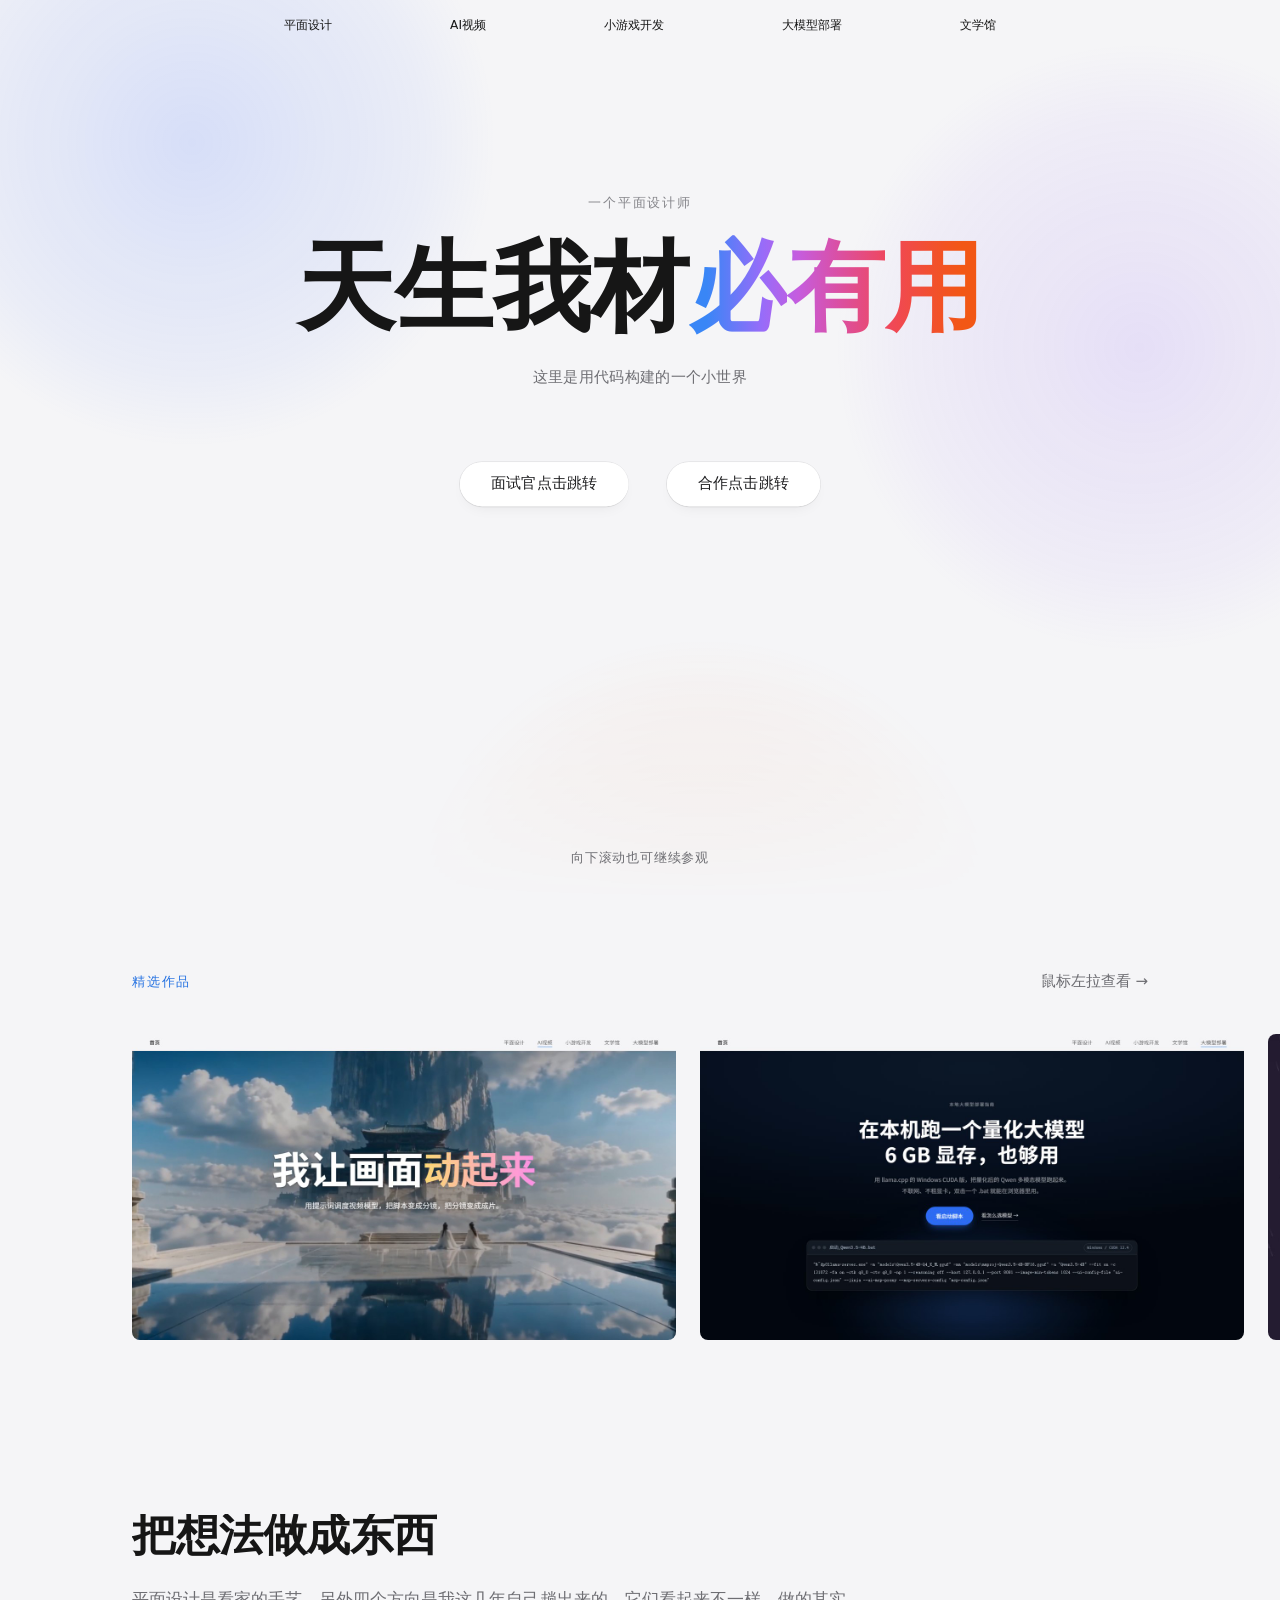
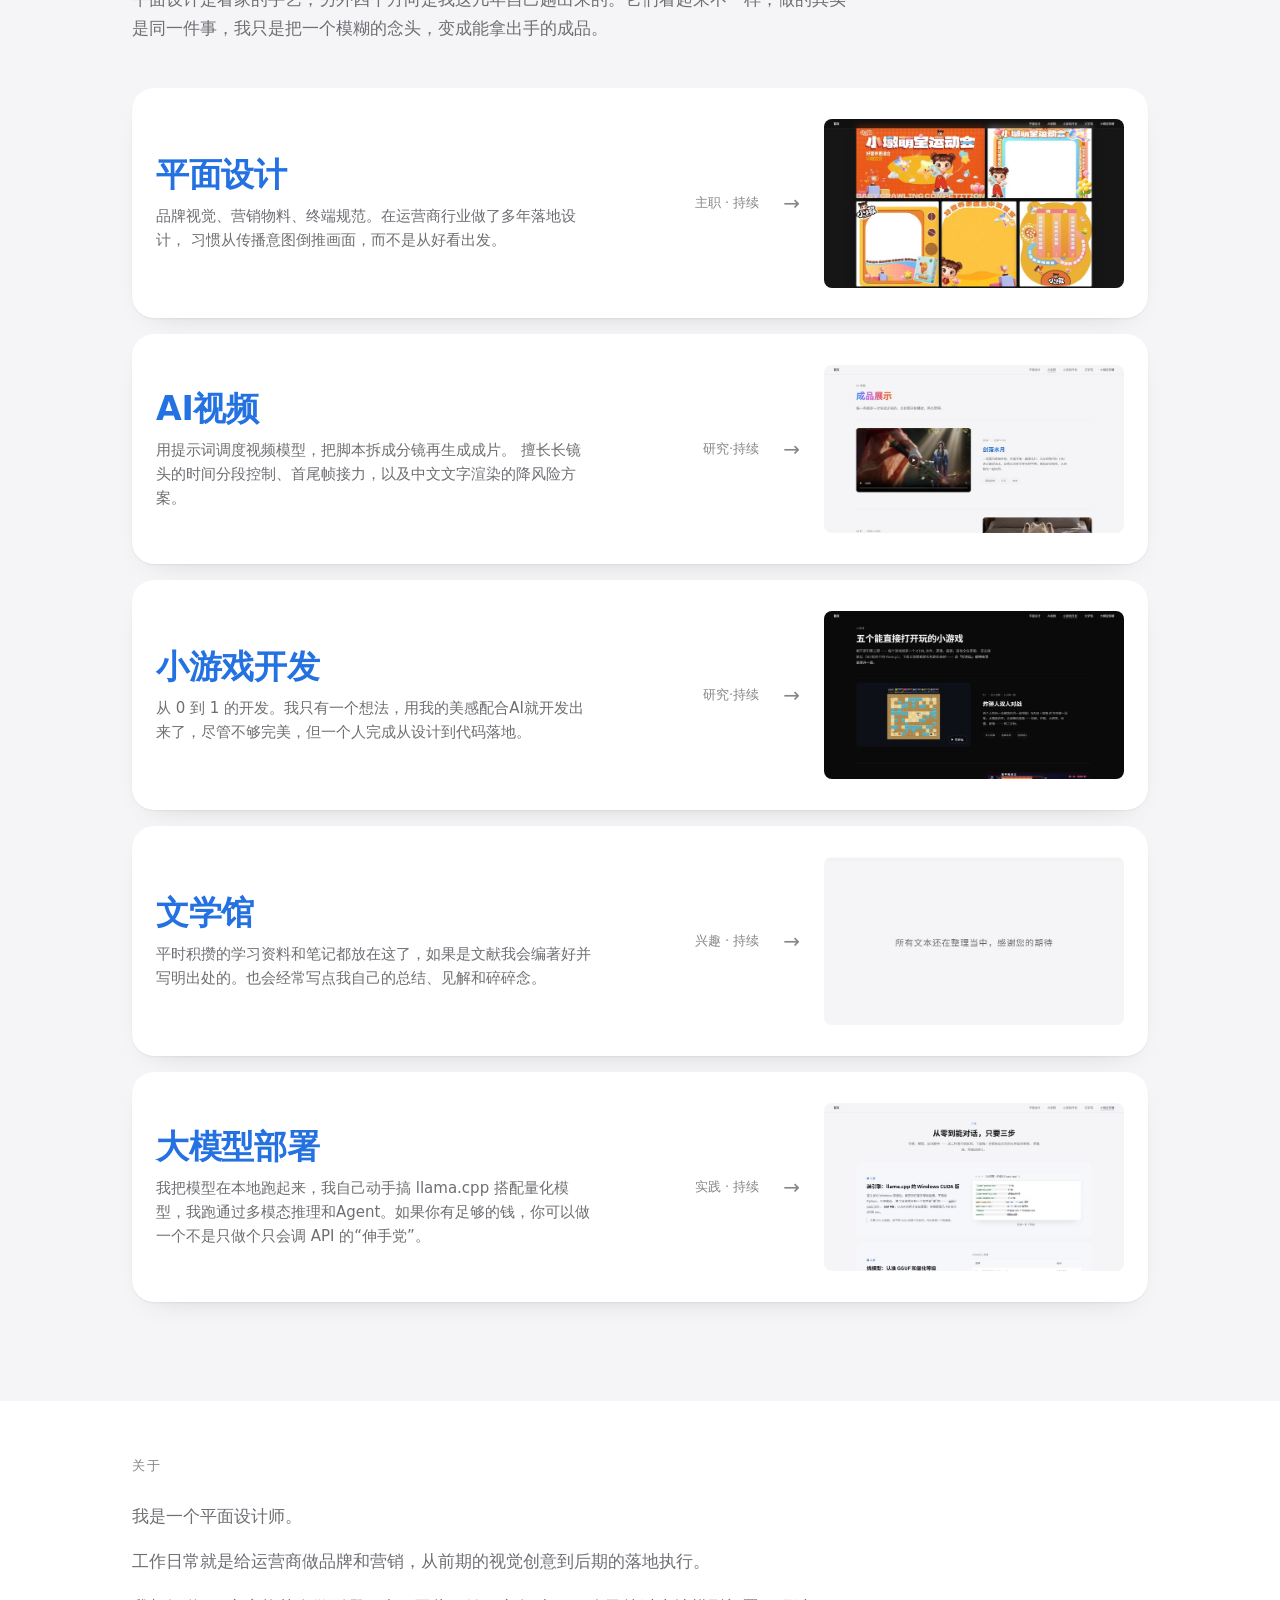
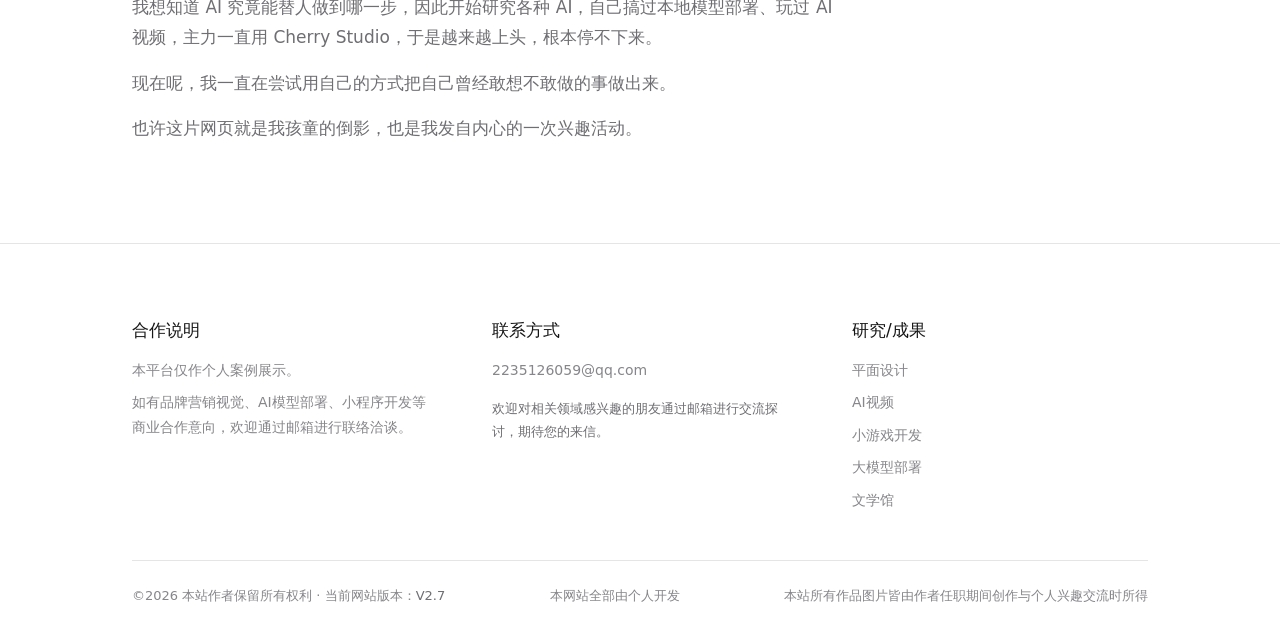
==== commit ae2e112e: "更新站点 V2.7：菠萝图标、小游戏排序与标题 Co-Authored-By: Claude Code <noreply@anthropic.com>" ====
--- a/index.html
+++ b/index.html
@@ -13,7 +13,8 @@
 <meta property="og:description" content="一个人，从一张画面做到能跑起来的成品">
 <meta property="og:locale" content="zh_CN">
 
-<link rel="icon" href="data:image/svg+xml,%3Csvg xmlns='http://www.w3.org/2000/svg' viewBox='0 0 32 32'%3E%3Crect width='32' height='32' rx='7' fill='%23161616'/%3E%3Ctext x='16' y='22' font-family='sans-serif' font-size='17' font-weight='700' fill='%23F5F5F7' text-anchor='middle'%3E%E6%B3%A2%3C/text%3E%3C/svg%3E">
+<link rel="icon" type="image/png" sizes="64x64" href="assets/img/favicon-pineapple.png?v=2">
+<link rel="apple-touch-icon" href="assets/img/apple-touch-icon.png?v=2">
 
 <!-- ⚠️ 必须在样式表之前把 .js 挂上，不能等到 body 末尾的 site.js。
      首屏入场的初始态（opacity:0）只写在 `.js` 选择器下面 ——
@@ -377,7 +378,7 @@
     </div>
 
     <div class="site-footer__bottom">
-      <span>©<span id="year">2026</span> 本站作者保留所有权利 · 当前网站版本：<span class="site-ver">V2.6</span></span>
+      <span>©<span id="year">2026</span> 本站作者保留所有权利 · 当前网站版本：<span class="site-ver">V2.7</span></span>
       <span>本网站全部由个人开发</span>
       <span>本站所有作品图片皆由作者任职期间创作与个人兴趣交流时所得</span>
     </div>
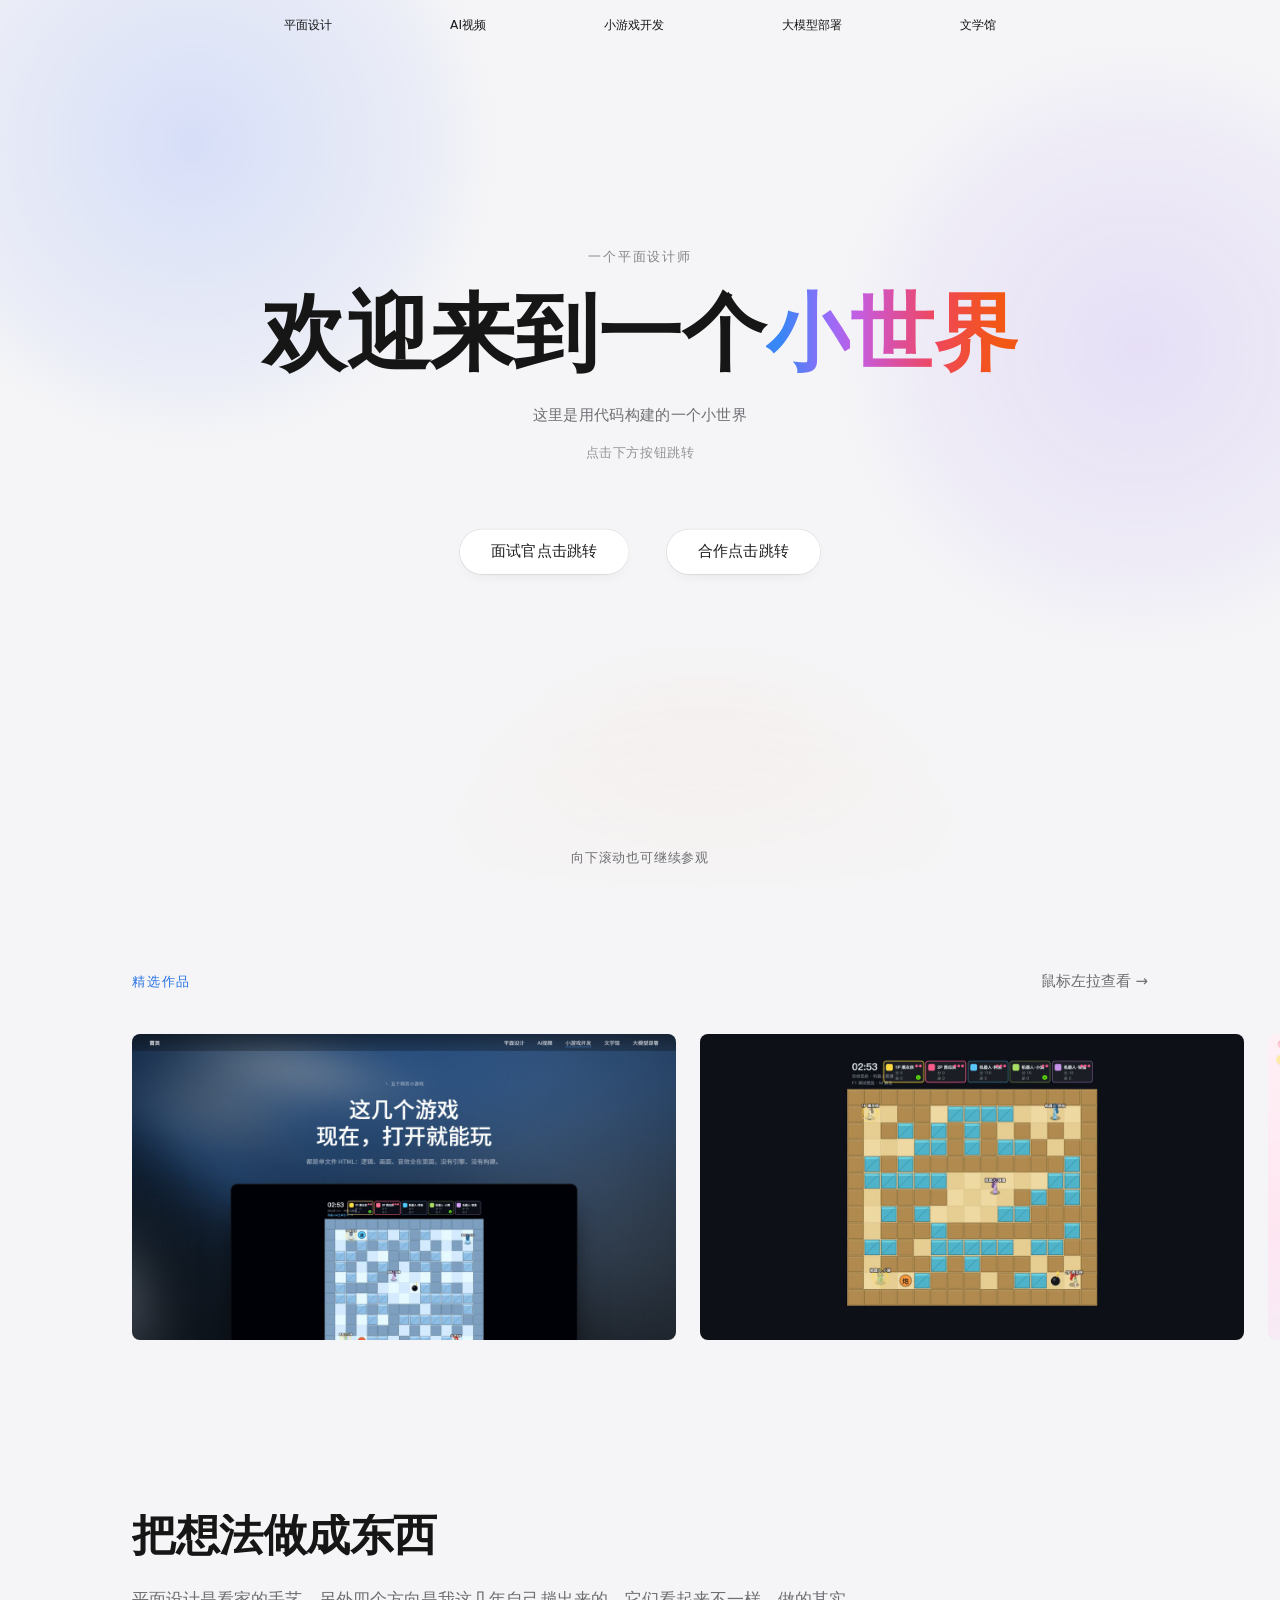
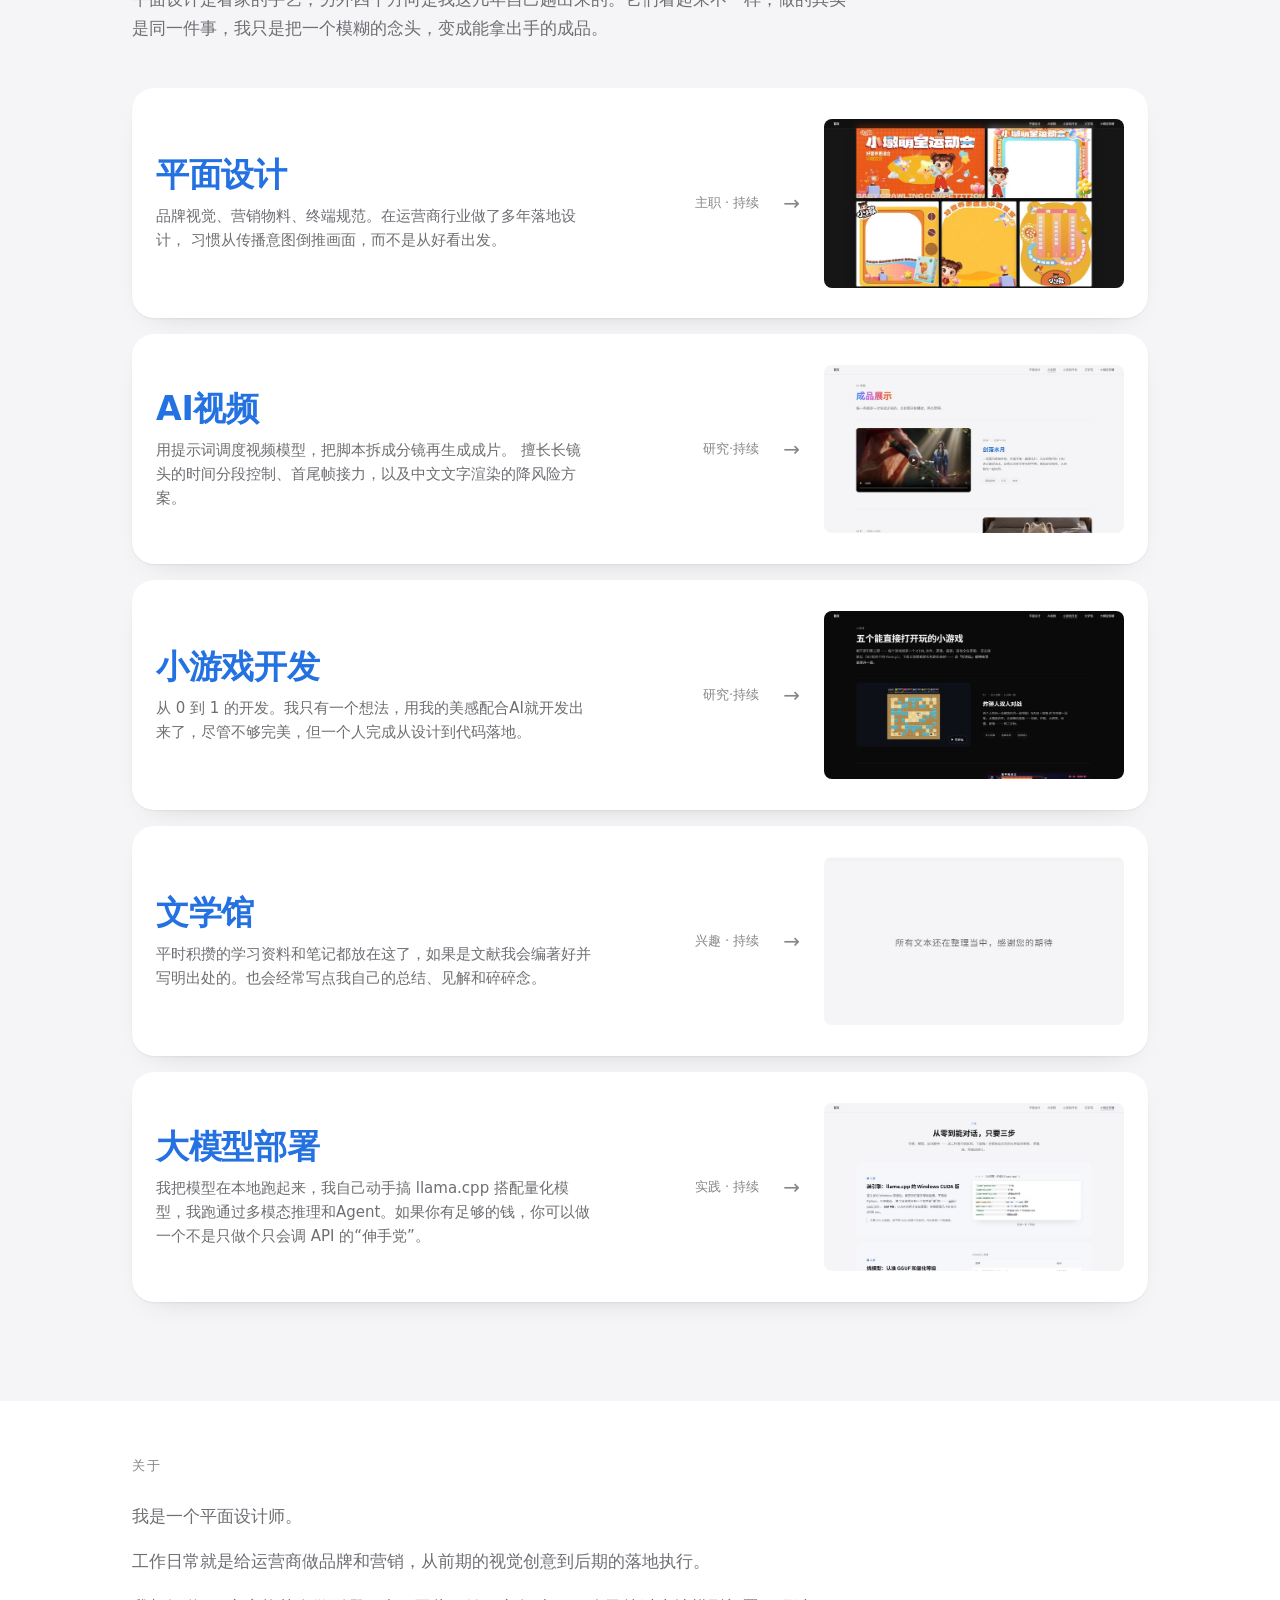
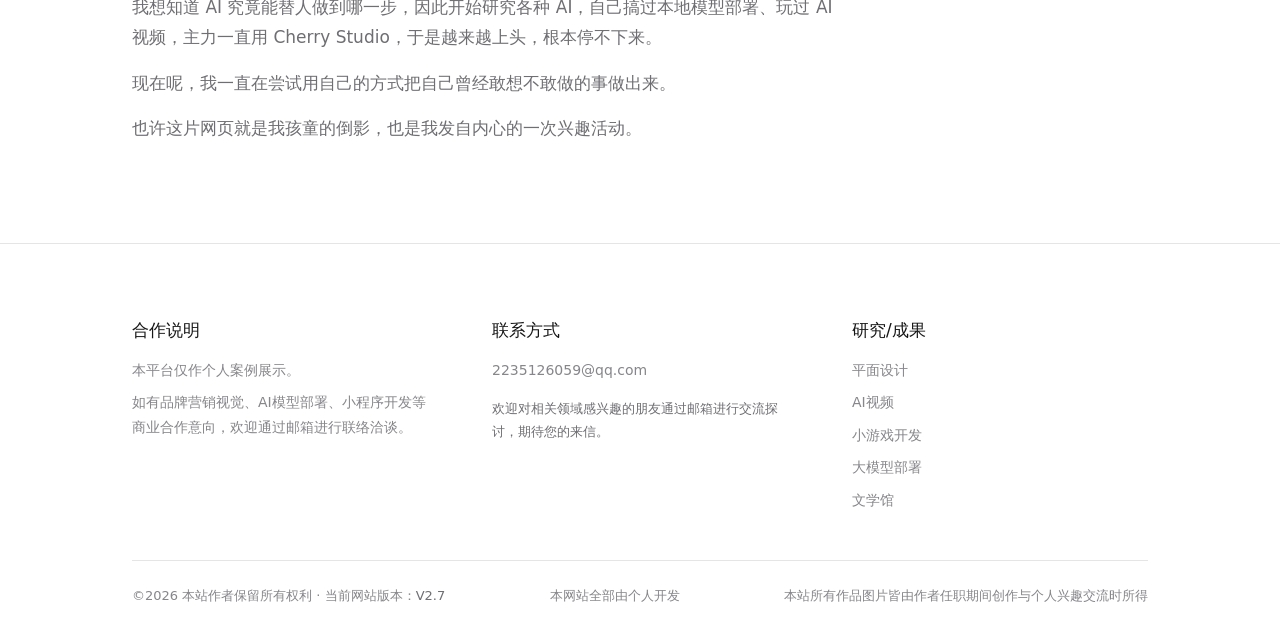
==== commit 1dac8f21: "首页首屏重排与文案调整（版本保持 V2.7） Co-Authored-By: Claude Code <noreply@anthropic.com>" ====
--- a/index.html
+++ b/index.html
@@ -79,8 +79,9 @@
 
   <div class="hero__stage">
     <p class="eyebrow hero__eyebrow">一个平面设计师</p>
-    <h1 class="hero__title">天生我材<span class="title-gradient">必有用</span></h1>
+    <h1 class="hero__title">欢迎来到一个<span class="title-gradient">小世界</span></h1>
     <p class="hero__sub">这里是用代码构建的一个小世界</p>
+    <p class="hero__hint">点击下方按钮跳转</p>
 
     <!-- 两个入口 CTA：面试官 → 平面设计作品页；合作方 → AI 视频作品页。
          ⚠️ 两个按钮材质、颜色、hover 全部一致，只靠文字区分入口。
--- a/assets/css/tokens.css
+++ b/assets/css/tokens.css
@@ -86,7 +86,7 @@
      导航：实测推进量 27.6 设计单位，27.6 / 2267 = 1.218vw，/ 1275 = 2.165vh。
      clamp 下限保证手机上不至于小到读不清，上限防止超宽屏标题失控。
   ------------------------------------------------------------------------ */
-  --fs-hero:  clamp(2.5rem, min(7.63vw, 13.57vh), 9rem);
+  --fs-hero:  clamp(2.35rem, min(6.55vw, 11.55vh), 7.75rem);
 
   /* 导航字号 = PSD 原始推进量 × 一个缩放系数。
      ⚠️ 系数 0.61 是 2026-10-07 按用户要求「整体改小 39%」定的，
@@ -164,7 +164,7 @@
      标题：  水平居中，块垂直中心在 494.5 / 1275 = 38.8% 画布高。
   ------------------------------------------------------------------------ */
   --nav-span:      55.6%;
-  --hero-title-y:  38.8%;
+  --hero-title-y:  45.5%;
 
   /* ⚠️ --nav-center-y 已不再被任何规则使用，保留在这里只作 PSD 实测记录。
      首页导航为了「滚动时始终置顶」改成了 position: fixed，
--- a/assets/css/site.css
+++ b/assets/css/site.css
@@ -466,6 +466,21 @@
   color: var(--ink-2);
   letter-spacing: .02em;
 }
+
+/* 2026-10-30 用户要求：副标下面加一行小提示 */
+.hero__hint {
+  margin-top: 14px;
+  font-size: clamp(.8125rem, .95vw, .9375rem);
+  color: rgba(0, 0, 0, .40);
+  letter-spacing: .04em;
+}
+.js .hero__hint {
+  opacity: 0;
+  transform: translateY(10px);
+  transition: opacity 700ms var(--ease), transform 700ms var(--ease);
+  transition-delay: var(--d, 0ms);
+}
+.js .hero__hint.is-in { opacity: 1; transform: none; }
 
 /* 首屏最下方的一句纯文字提示（2026-10-29 用户要求去掉原来的胶囊，
    改成「向下滚动也可继续参观」）。固定贴首屏下沿，不参与文档流。 */
@@ -506,7 +521,7 @@
   --act-ink: #1d1d1f;
   --act-ease: cubic-bezier(.22, 1, .36, 1);
   position: relative;
-  margin-top: clamp(72px, 8vh, 110px);
+  margin-top: clamp(64px, 7.2vh, 96px);
   display: flex;
   flex-wrap: wrap;
   justify-content: center;
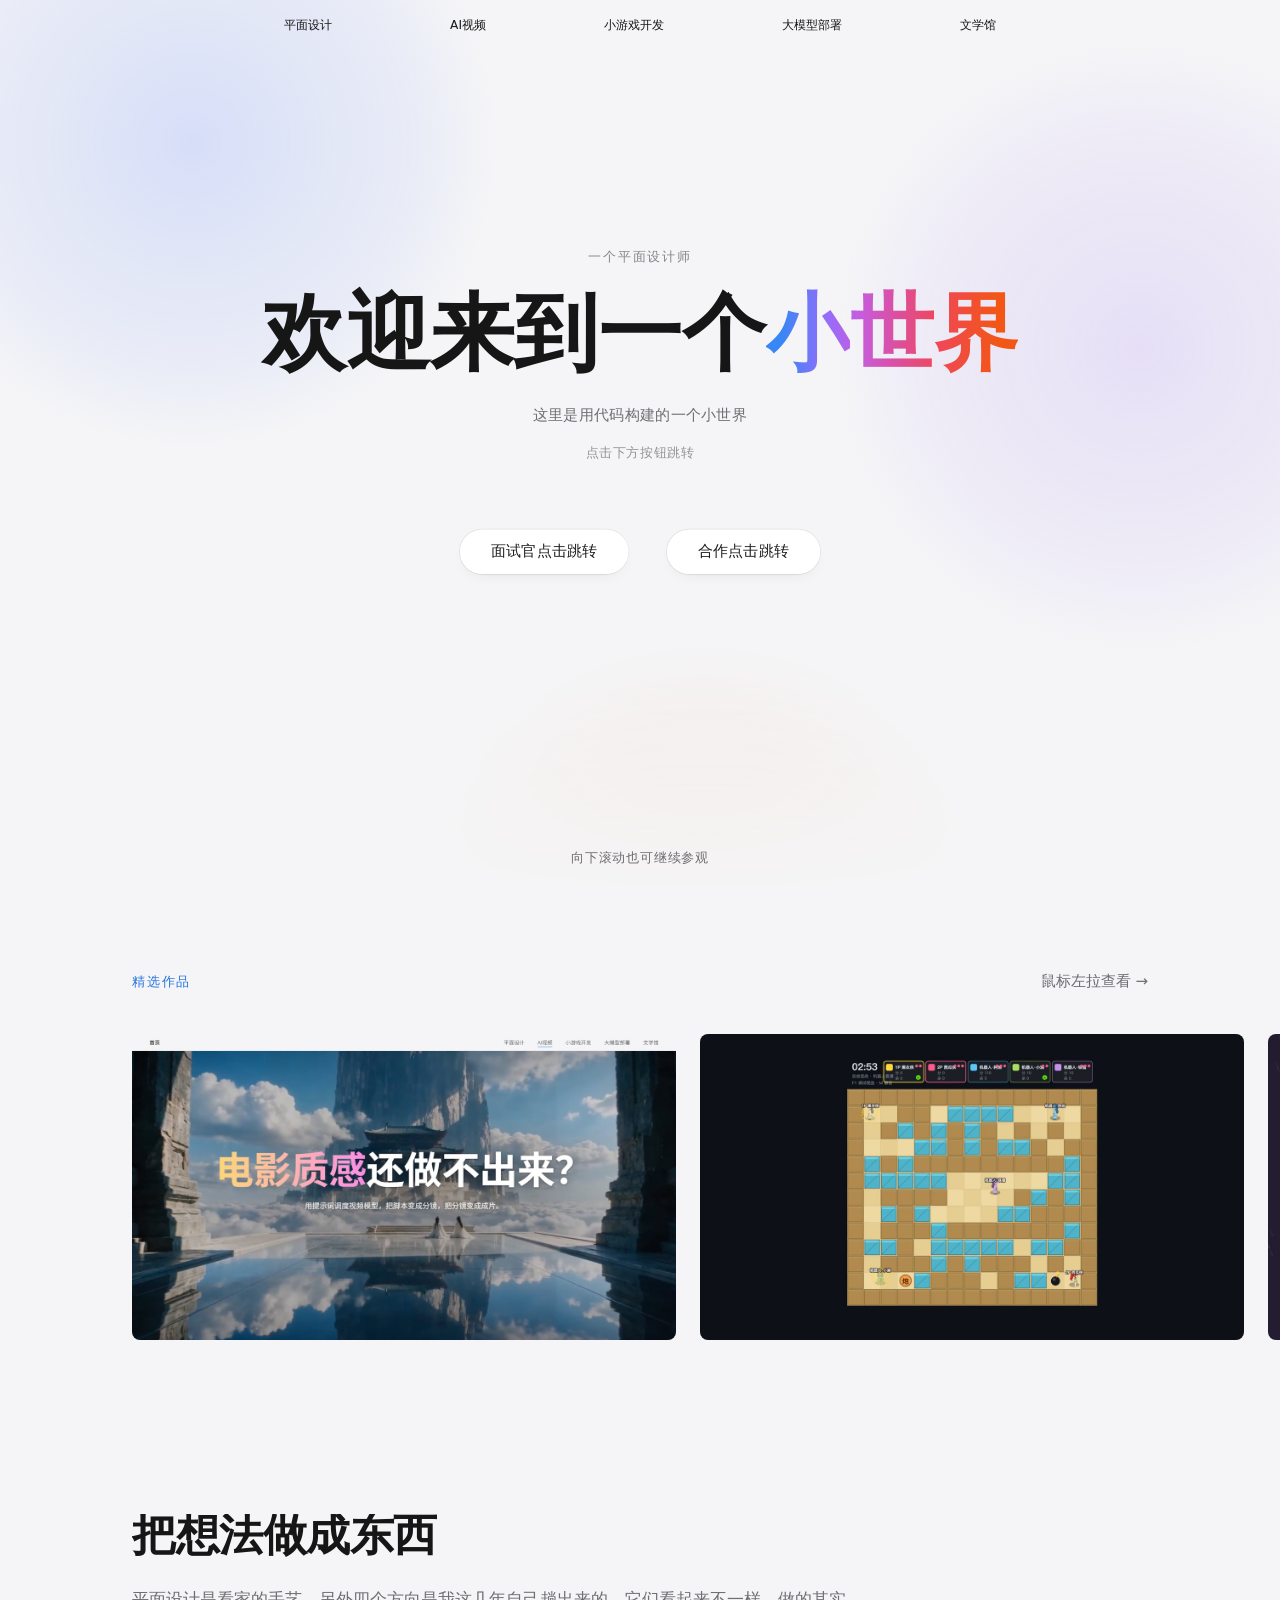
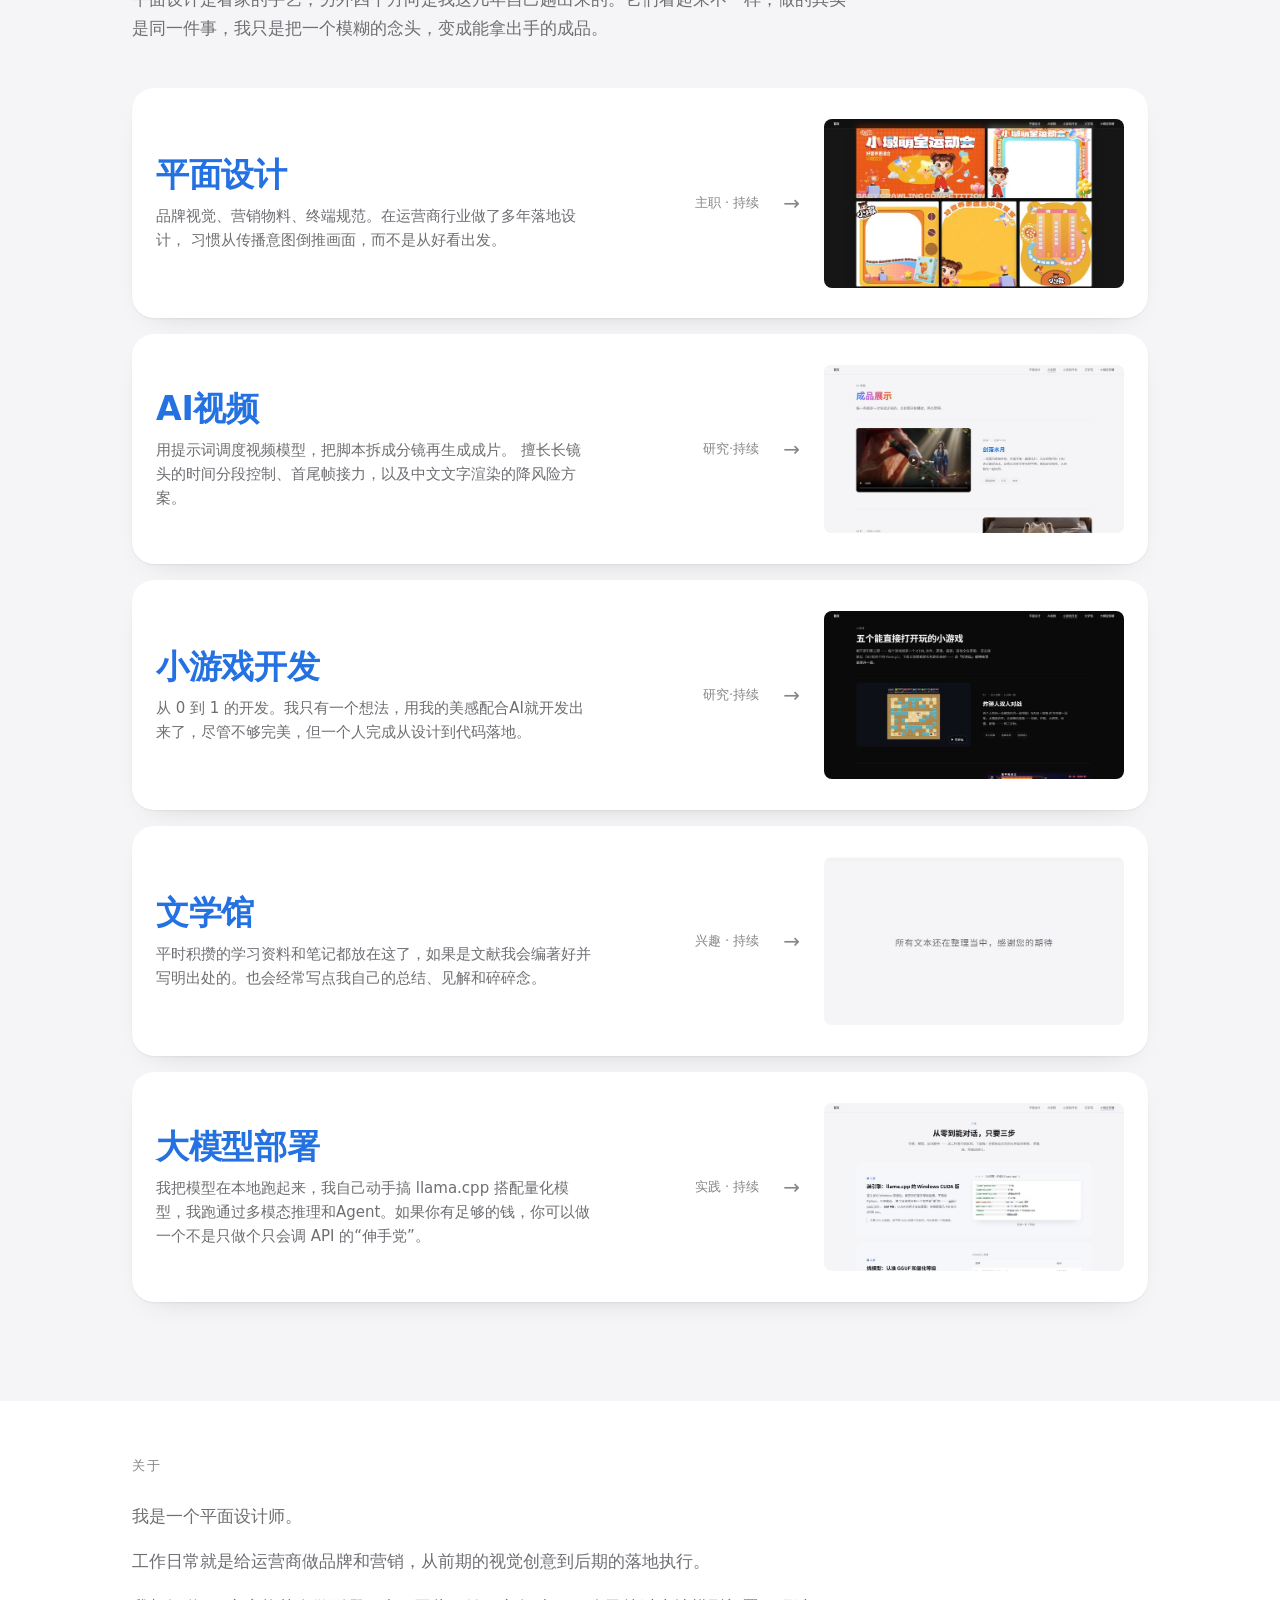
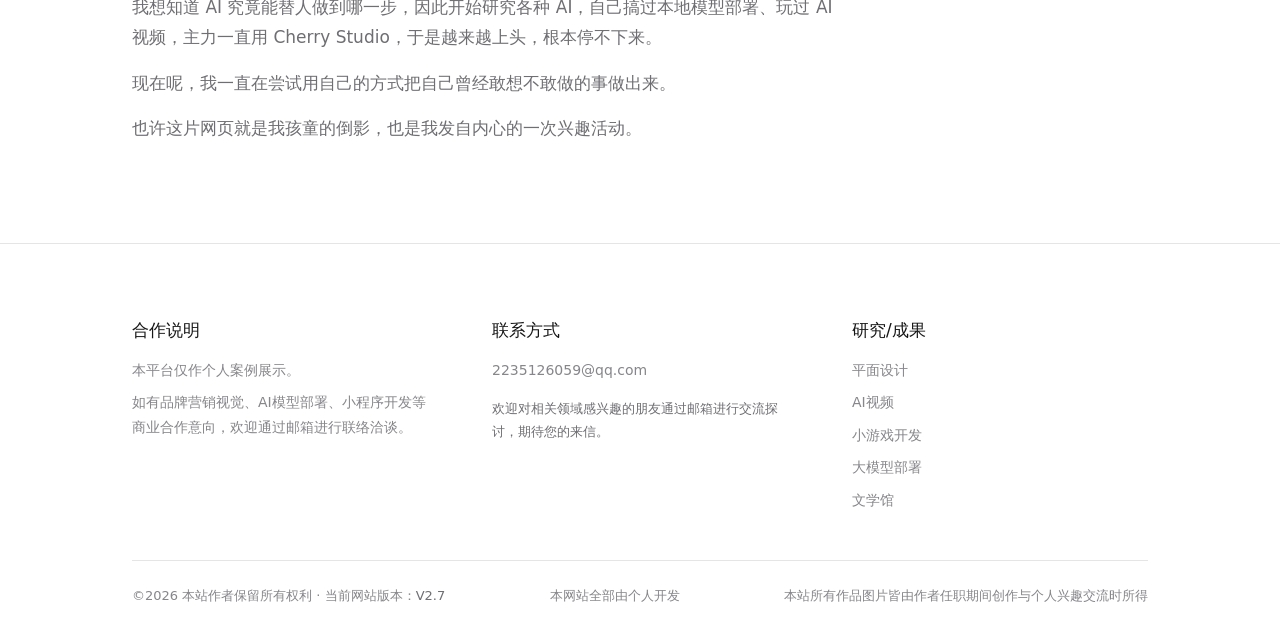
==== commit 610df76c: "精选作品带随机截图与拖拽续滚，补根目录 favicon Co-Authored-By: Claude Code <noreply@anthropic.com>" ====
--- a/index.html
+++ b/index.html
@@ -188,16 +188,16 @@
       <ul class="band__track">
 
         <!-- ===== 站内页面截图（4）→ 各自那一页 ===== -->
-        <li class="band__item"><a href="design.html"><img src="assets/img/band/page-design.jpg"
+        <li class="band__item" data-band-page="design"><a href="design.html"><img src="assets/img/band/page-design.jpg"
           alt="「平面设计」页首屏：LITTE WORLD 平面作品集 2026" width="1280" height="720"
           loading="lazy" decoding="async"></a></li>
-        <li class="band__item"><a href="ai-video.html"><img src="assets/img/band/page-ai-video.jpg"
+        <li class="band__item" data-band-page="ai-video"><a href="ai-video.html"><img src="assets/img/band/page-ai-video.jpg"
           alt="「AI视频」页首屏：云海之上的「我让画面动起来」" width="1280" height="720"
           loading="lazy" decoding="async"></a></li>
-        <li class="band__item"><a href="game.html"><img src="assets/img/band/page-game.jpg"
+        <li class="band__item" data-band-page="game"><a href="game.html"><img src="assets/img/band/page-game.jpg"
           alt="「小游戏开发」页首屏：这几个游戏，现在打开就能玩" width="1280" height="720"
           loading="lazy" decoding="async"></a></li>
-        <li class="band__item"><a href="llm.html"><img src="assets/img/band/page-llm.jpg"
+        <li class="band__item" data-band-page="llm"><a href="llm.html"><img src="assets/img/band/page-llm.jpg"
           alt="「大模型部署」页首屏：在本机跑一个量化大模型" width="1280" height="720"
           loading="lazy" decoding="async"></a></li>
 
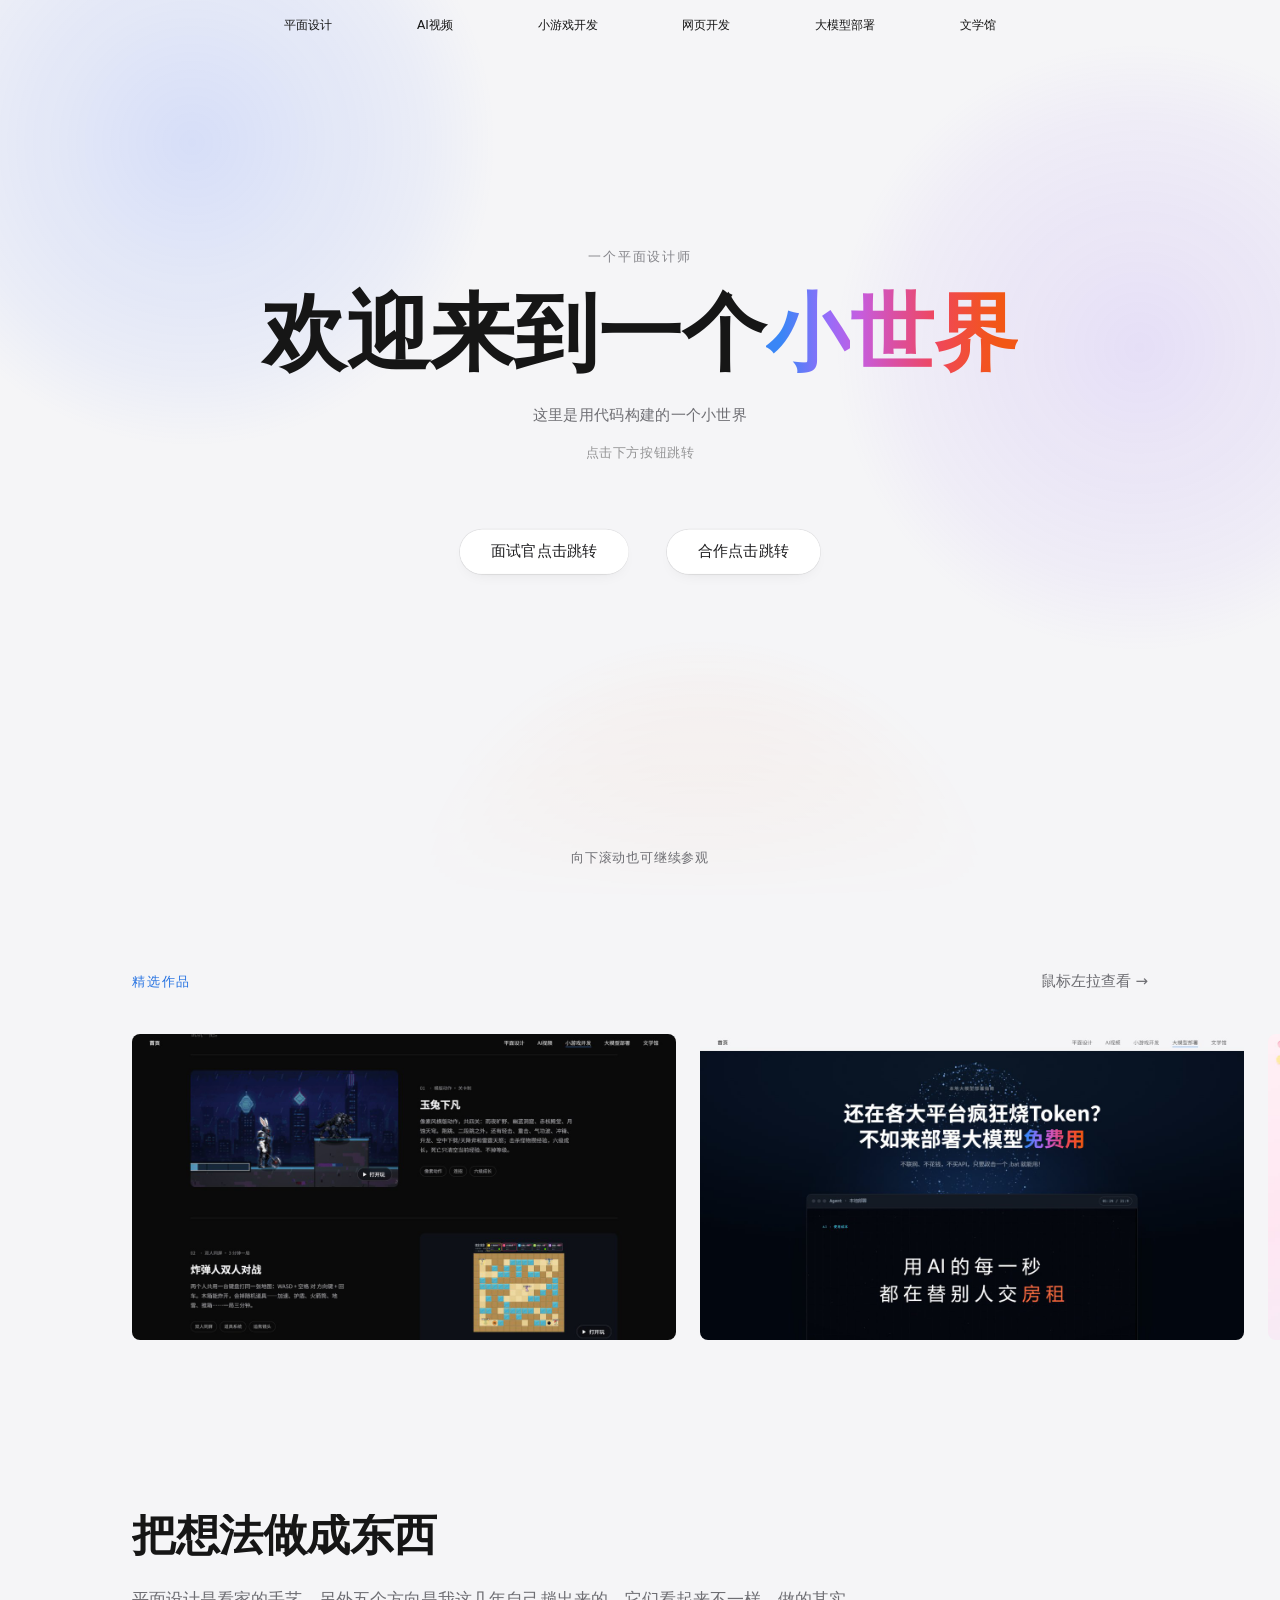
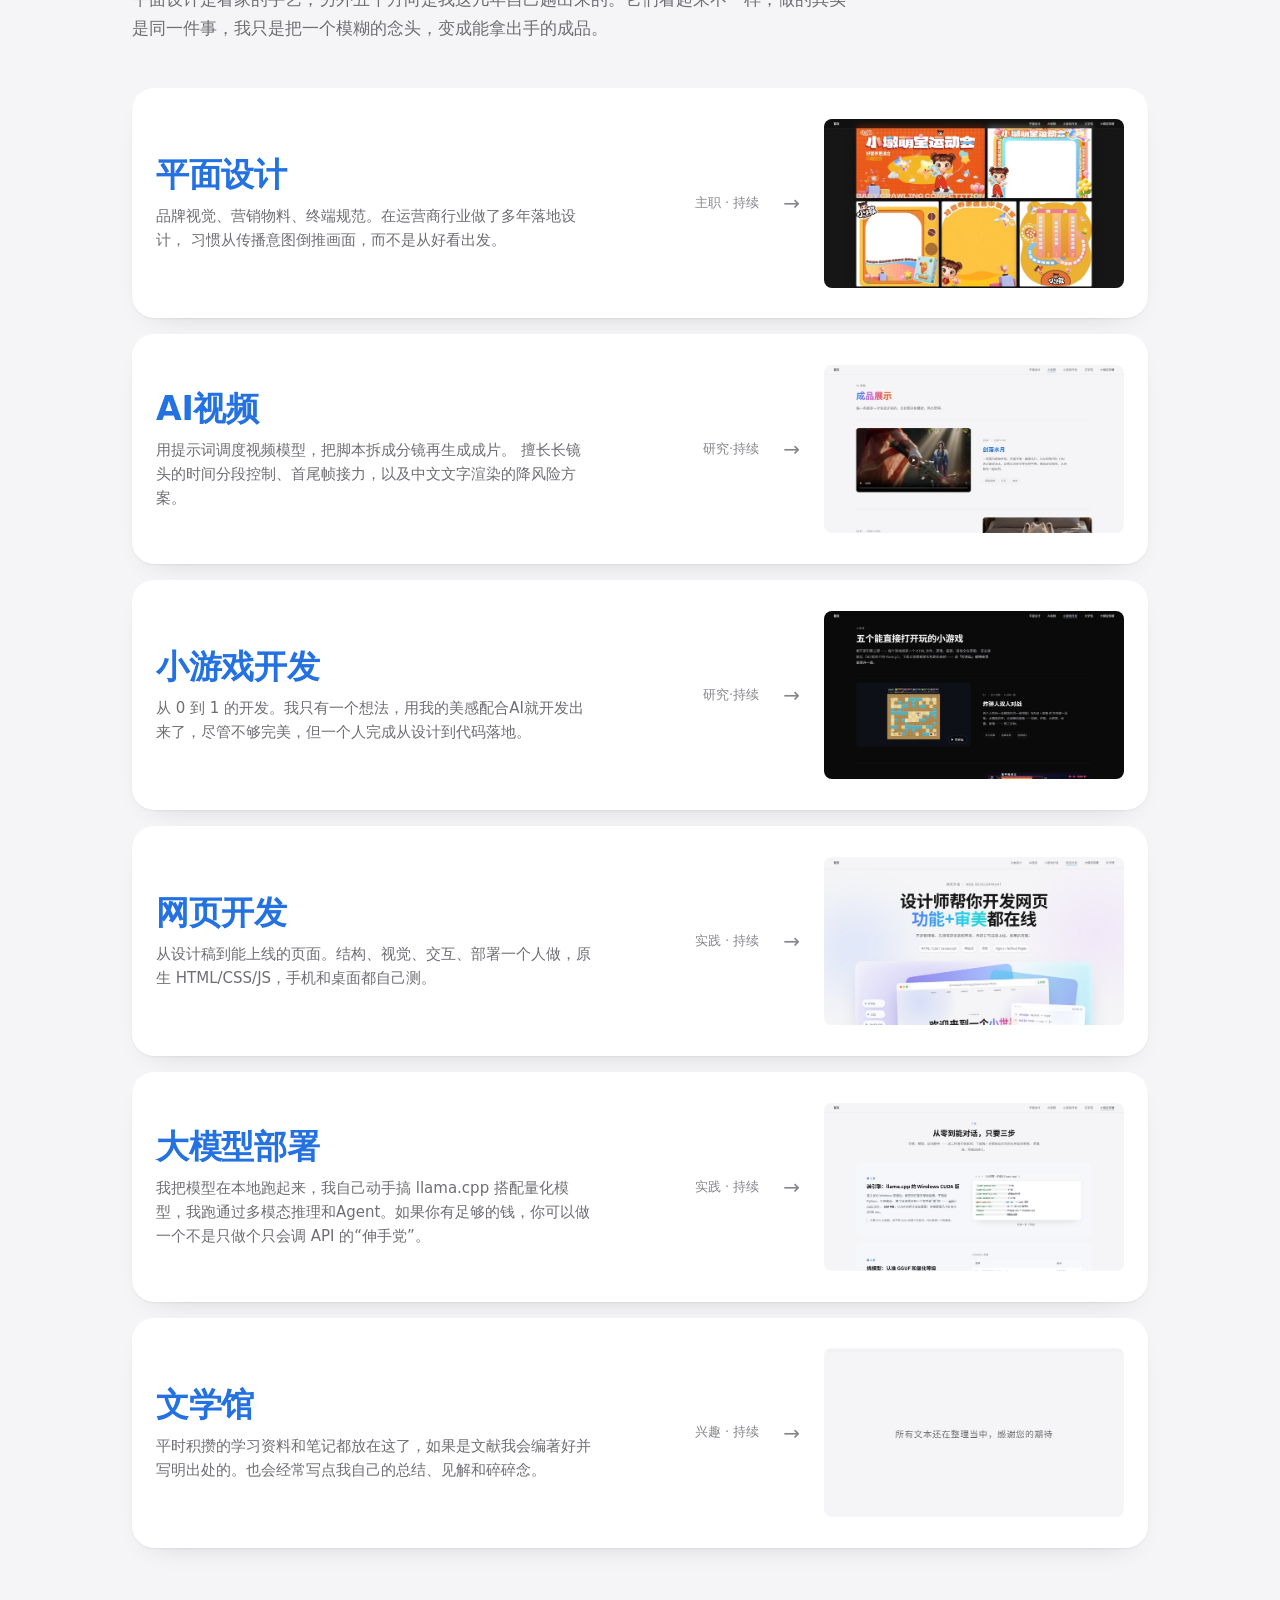
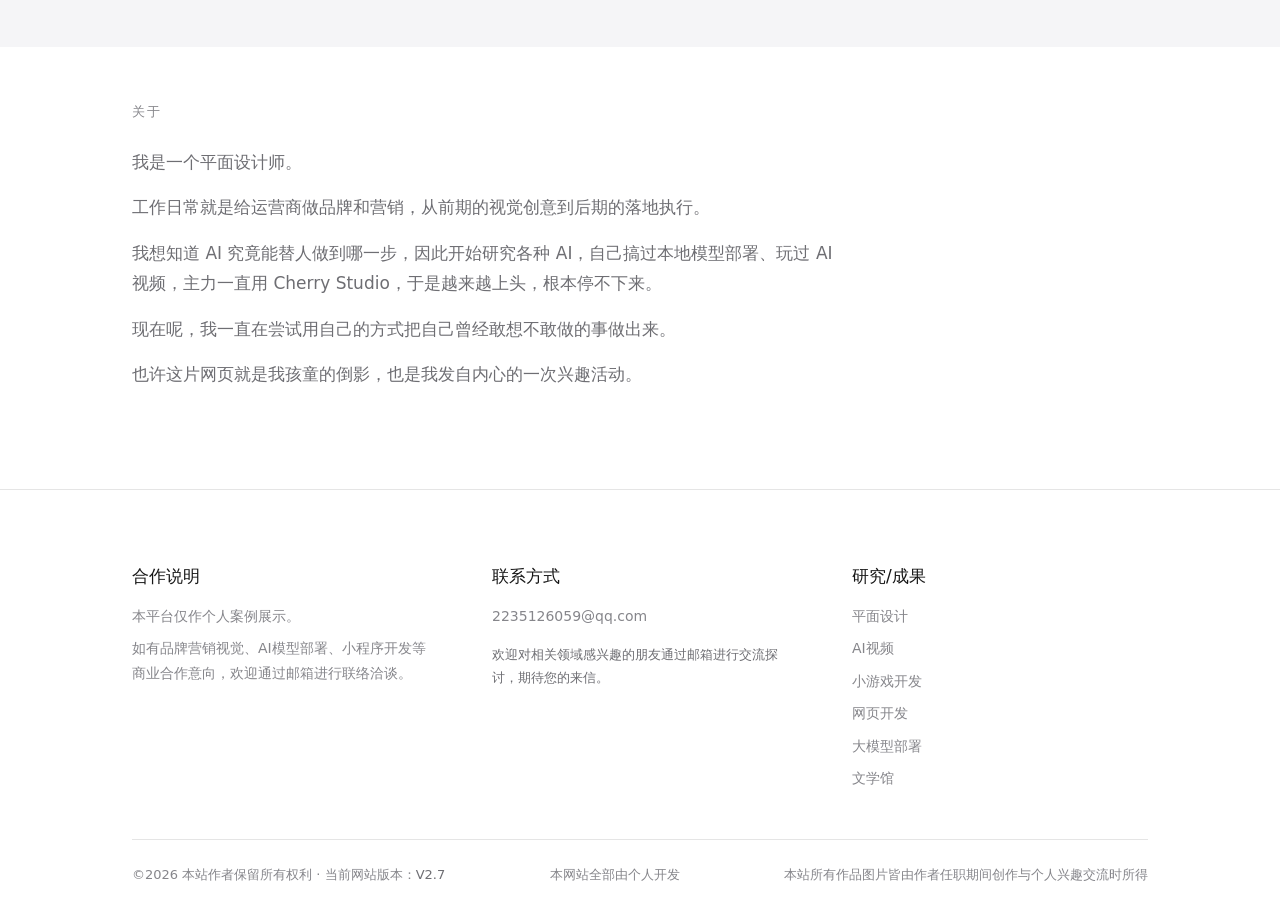
==== commit e7f4b01f: "更新站点 2026-11-07：新增网页开发页，大模型部署页改版" ====
--- a/index.html
+++ b/index.html
@@ -4,7 +4,7 @@
 <meta charset="utf-8">
 <meta name="viewport" content="width=device-width, initial-scale=1, viewport-fit=cover">
 <title>个人网页开发</title>
-<meta name="description" content="张杰波的作品集：平面设计、AI 视频、小游戏开发、文学馆、大模型部署五个方向的实践与作品。">
+<meta name="description" content="张杰波的作品集：平面设计、AI 视频、小游戏开发、网页开发、大模型部署、文学馆六个方向的实践与作品。">
 <meta name="theme-color" content="#F5F5F7">
 
 <!-- 分享卡片。上线换成真实域名后把 og:url / og:image 一并改掉 -->
@@ -70,6 +70,7 @@
         <li><a class="site-nav__link" href="design.html">平面设计</a></li>
         <li><a class="site-nav__link" href="ai-video.html">AI视频</a></li>
         <li><a class="site-nav__link" href="game.html">小游戏开发</a></li>
+        <li><a class="site-nav__link" href="web.html">网页开发</a></li>
         <li><a class="site-nav__link" href="llm.html">大模型部署</a></li>
         <li><a class="site-nav__link" href="culture.html">文学馆</a></li>
       </ul>
@@ -223,19 +224,19 @@
   </section>
 
   <!-- ====================================================================
-       五个方向
+       六个方向
        ==================================================================== -->
   <section class="section">
     <div class="wrap">
       <div class="section__head reveal">
-        <!-- 眉题「五个方向」已按需求去掉。
+        <!-- 眉题「六个方向」已按需求去掉。
              标题用 <span class="scroll-fill"> 包住：滚到这一屏时它从左往右变成彩虹色，
              彩色层由 site.js 克隆出来，HTML 里只有这一份文字。
              ⚠️ 不能让 .scroll-fill 直接落在 <h2> 上 —— h2 变成 inline-block 之后，
                 外层 div 会用 1.75 的行高撑出一个「struts」，标题底下凭空多出十几像素；
                 套一层 span，struts 由 h2 自己的 1.2 决定，几乎看不出差。 -->
         <h2 class="section-title"><span class="scroll-fill">把想法做成东西</span></h2>
-        <p class="section__intro">平面设计是看家的手艺，另外四个方向是我这几年自己趟出来的。它们看起来不一样，做的其实是同一件事，我只是把一个模糊的念头，变成能拿出手的成品。</p>
+        <p class="section__intro">平面设计是看家的手艺，另外五个方向是我这几年自己趟出来的。它们看起来不一样，做的其实是同一件事，我只是把一个模糊的念头，变成能拿出手的成品。</p>
       </div>
 
       <ul class="pillars">
@@ -292,6 +293,36 @@
 
         <li class="pillar reveal">
           <div class="pillar__body">
+            <h3 class="pillar__name">网页开发</h3>
+            <p class="pillar__desc">从设计稿到能上线的页面。结构、视觉、交互、部署一个人做，原生 HTML/CSS/JS，手机和桌面都自己测。</p>
+          </div>
+          <p class="pillar__meta">实践 · 持续</p>
+          <span class="pillar__arrow" aria-hidden="true">→</span>
+          <div class="pillar__media">
+            <img src="assets/img/pillar/pillar-web.jpg"
+                 alt="网页开发页：从设计到上线" width="720" height="405"
+                 loading="lazy" decoding="async">
+          </div>
+          <a class="pillar__hit" href="web.html" aria-label="查看网页开发"></a>
+        </li>
+
+        <li class="pillar reveal">
+          <div class="pillar__body">
+            <h3 class="pillar__name">大模型部署</h3>
+            <p class="pillar__desc">我把模型在本地跑起来，我自己动手搞 llama.cpp 搭配量化模型，我跑通过多模态推理和Agent。如果你有足够的钱，你可以做一个不是只做个只会调 API 的“伸手党”。</p>
+          </div>
+          <p class="pillar__meta">实践 · 持续</p>
+          <span class="pillar__arrow" aria-hidden="true">→</span>
+          <div class="pillar__media">
+            <img src="assets/img/pillar/pillar-llm.jpg"
+                 alt="大模型部署页：从零到能对话，只要三步" width="720" height="405"
+                 loading="lazy" decoding="async">
+          </div>
+          <a class="pillar__hit" href="llm.html" aria-label="查看大模型部署"></a>
+        </li>
+
+        <li class="pillar reveal">
+          <div class="pillar__body">
             <h3 class="pillar__name">文学馆</h3>
             <p class="pillar__desc">平时积攒的学习资料和笔记都放在这了，如果是文献我会编著好并写明出处的。也会经常写点我自己的总结、见解和碎碎念。</p>
           </div>
@@ -304,22 +335,6 @@
           </div>
           <a class="pillar__hit" href="culture.html" aria-label="查看文学馆"></a>
         </li>
-
-        <li class="pillar reveal">
-          <div class="pillar__body">
-            <h3 class="pillar__name">大模型部署</h3>
-            <p class="pillar__desc">我把模型在本地跑起来，我自己动手搞 llama.cpp 搭配量化模型，我跑通过多模态推理和Agent。如果你有足够的钱，你可以做一个不是只做个只会调 API 的“伸手党”。</p>
-          </div>
-          <p class="pillar__meta">实践 · 持续</p>
-          <span class="pillar__arrow" aria-hidden="true">→</span>
-          <div class="pillar__media">
-            <img src="assets/img/pillar/pillar-llm.jpg"
-                 alt="大模型部署页：从零到能对话，只要三步" width="720" height="405"
-                 loading="lazy" decoding="async">
-          </div>
-          <a class="pillar__hit" href="llm.html" aria-label="查看大模型部署"></a>
-        </li>
-
       </ul>
     </div>
   </section>
@@ -372,6 +387,7 @@
           <li><a href="design.html">平面设计</a></li>
           <li><a href="ai-video.html">AI视频</a></li>
           <li><a href="game.html">小游戏开发</a></li>
+          <li><a href="web.html">网页开发</a></li>
           <li><a href="llm.html">大模型部署</a></li>
           <li><a href="culture.html">文学馆</a></li>
         </ul>
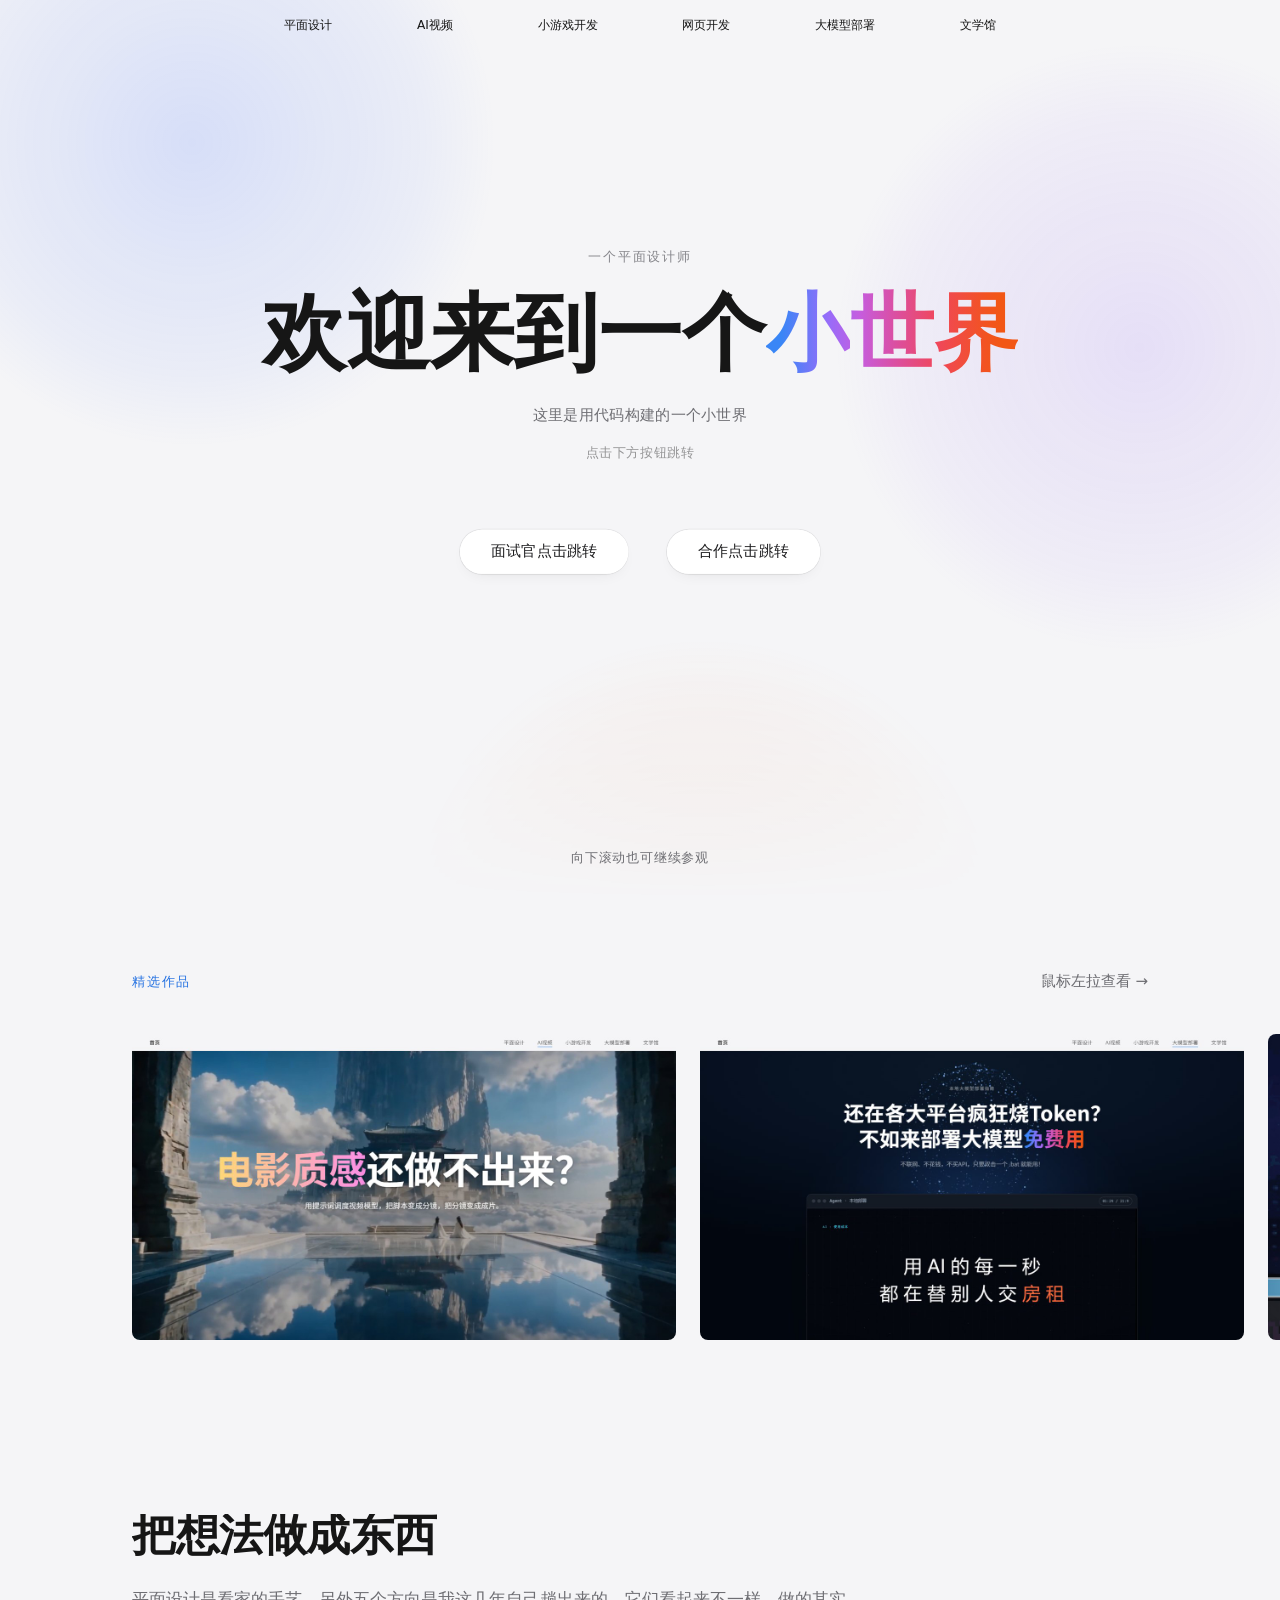
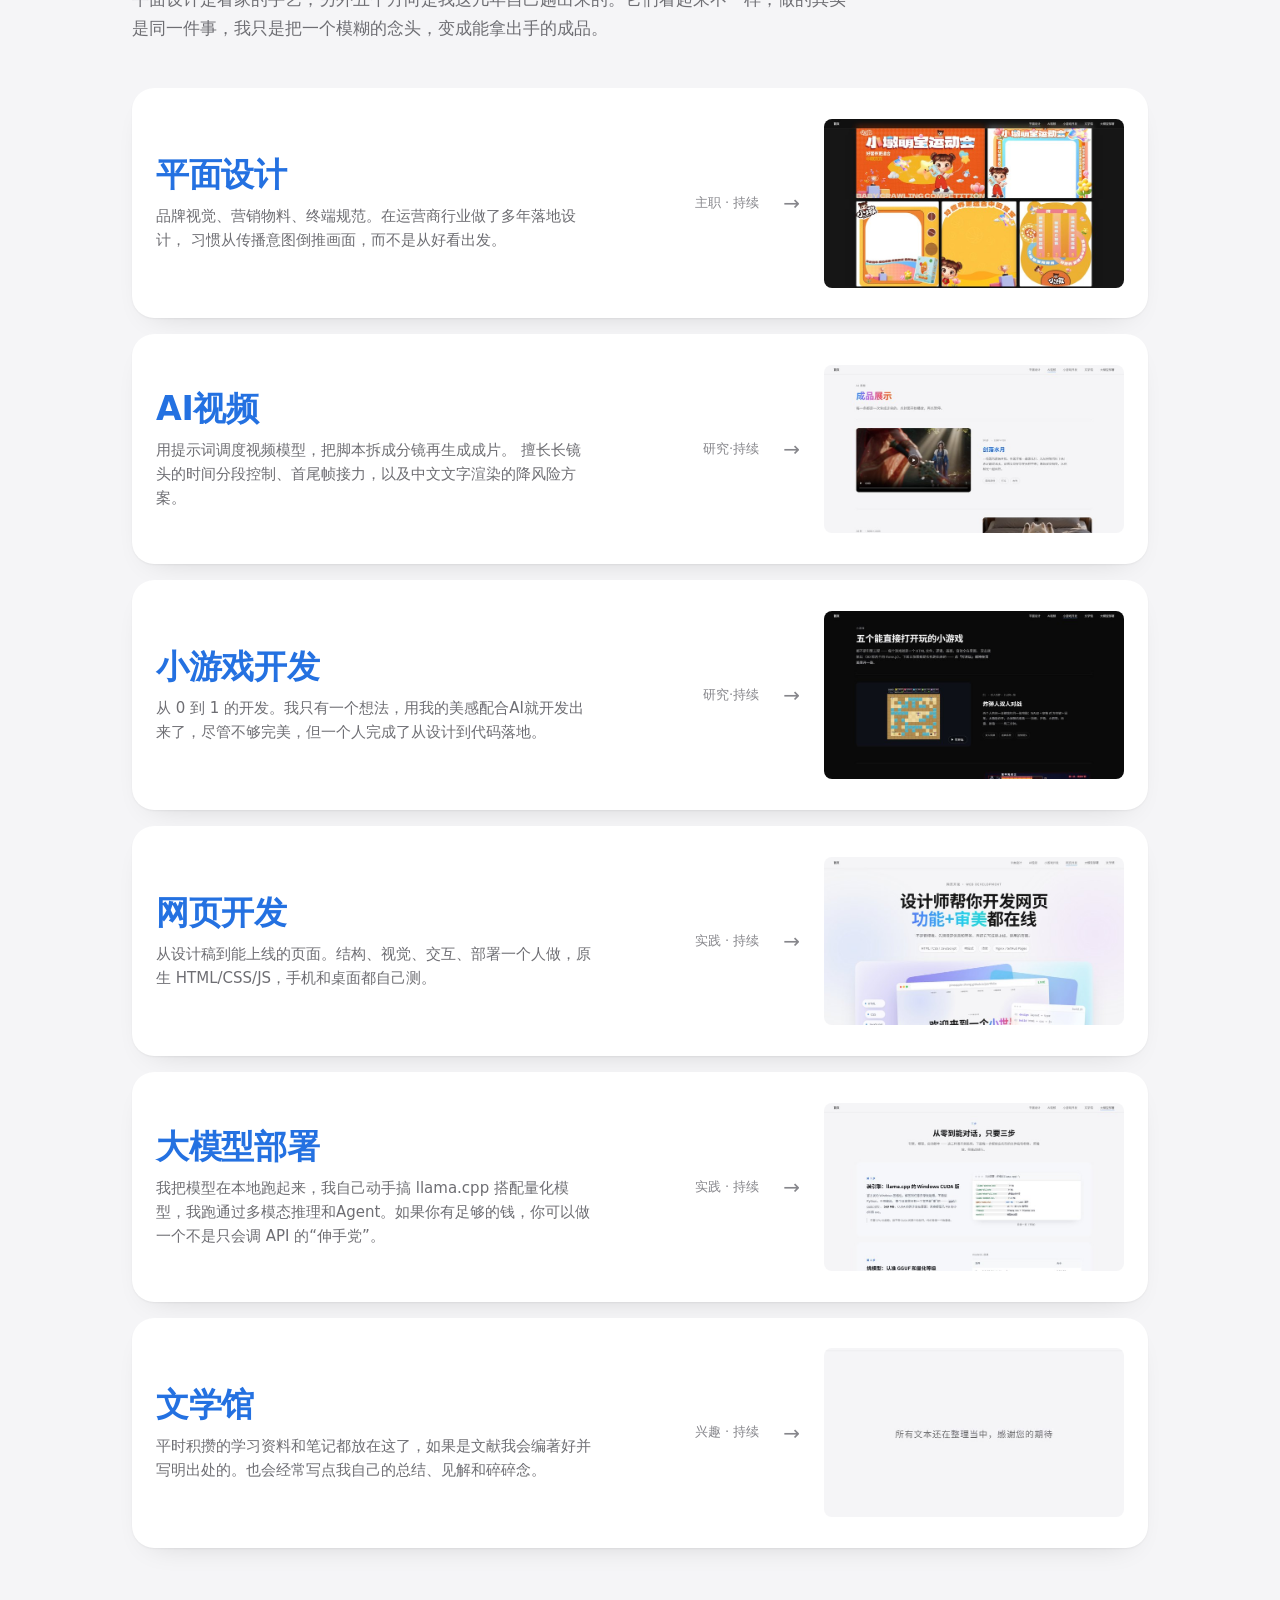
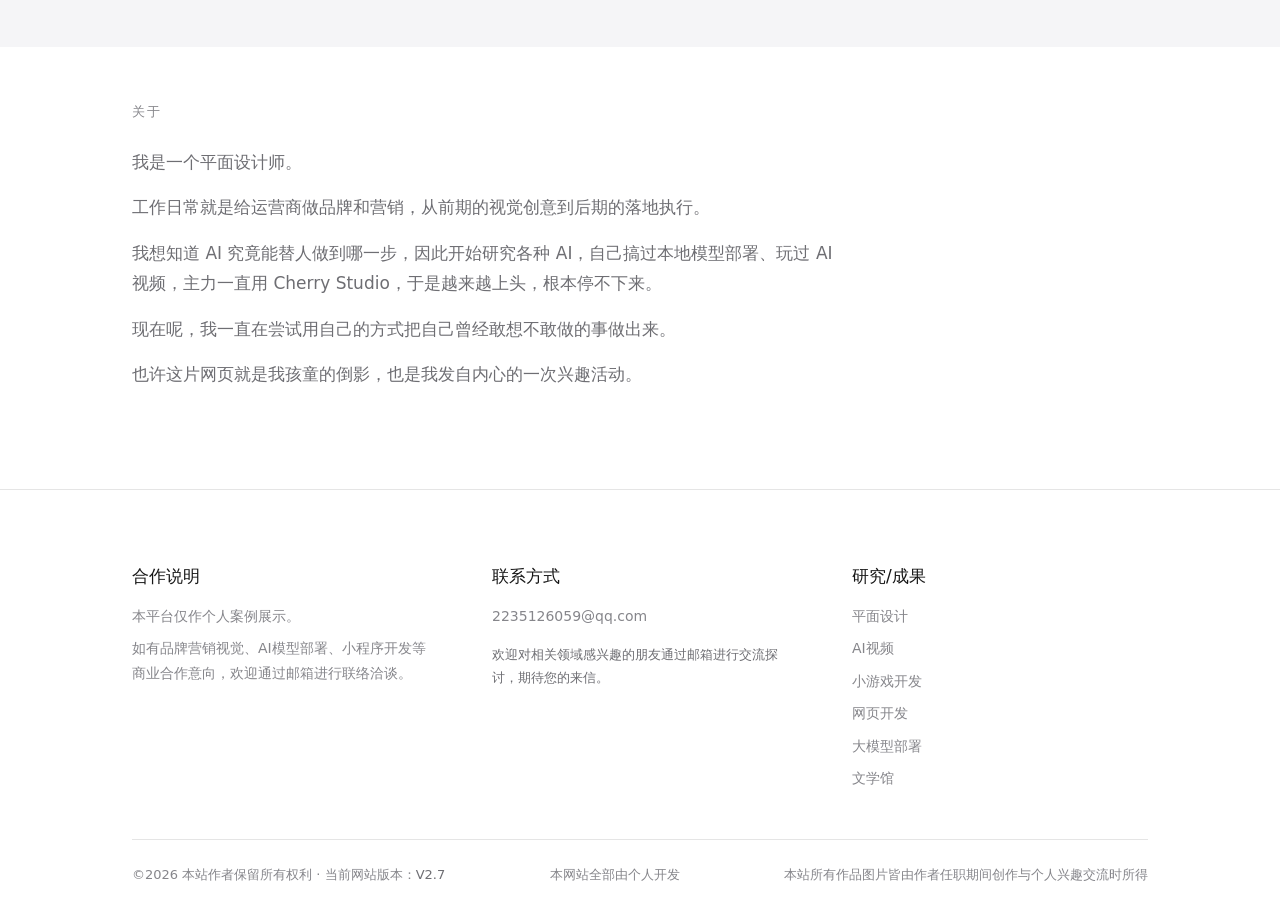
==== commit 12b4d75c: "全站错别字校对：LITTLE WORLD、系列、几处语句修正" ====
--- a/index.html
+++ b/index.html
@@ -190,7 +190,7 @@
 
         <!-- ===== 站内页面截图（4）→ 各自那一页 ===== -->
         <li class="band__item" data-band-page="design"><a href="design.html"><img src="assets/img/band/page-design.jpg"
-          alt="「平面设计」页首屏：LITTE WORLD 平面作品集 2026" width="1280" height="720"
+          alt="「平面设计」页首屏：LITTLE WORLD 平面作品集 2026" width="1280" height="720"
           loading="lazy" decoding="async"></a></li>
         <li class="band__item" data-band-page="ai-video"><a href="ai-video.html"><img src="assets/img/band/page-ai-video.jpg"
           alt="「AI视频」页首屏：云海之上的「我让画面动起来」" width="1280" height="720"
@@ -279,7 +279,7 @@
         <li class="pillar reveal">
           <div class="pillar__body">
             <h3 class="pillar__name">小游戏开发</h3>
-            <p class="pillar__desc">从 0 到 1 的开发。我只有一个想法，用我的美感配合AI就开发出来了，尽管不够完美，但一个人完成从设计到代码落地。</p>
+            <p class="pillar__desc">从 0 到 1 的开发。我只有一个想法，用我的美感配合AI就开发出来了，尽管不够完美，但一个人完成了从设计到代码落地。</p>
           </div>
           <p class="pillar__meta">研究·持续</p>
           <span class="pillar__arrow" aria-hidden="true">→</span>
@@ -309,7 +309,7 @@
         <li class="pillar reveal">
           <div class="pillar__body">
             <h3 class="pillar__name">大模型部署</h3>
-            <p class="pillar__desc">我把模型在本地跑起来，我自己动手搞 llama.cpp 搭配量化模型，我跑通过多模态推理和Agent。如果你有足够的钱，你可以做一个不是只做个只会调 API 的“伸手党”。</p>
+            <p class="pillar__desc">我把模型在本地跑起来，我自己动手搞 llama.cpp 搭配量化模型，我跑通过多模态推理和Agent。如果你有足够的钱，你可以做一个不是只会调 API 的“伸手党”。</p>
           </div>
           <p class="pillar__meta">实践 · 持续</p>
           <span class="pillar__arrow" aria-hidden="true">→</span>
--- a/assets/css/site.css
+++ b/assets/css/site.css
@@ -3104,6 +3104,9 @@
   font-weight: var(--fw-hero);
   /* ⚠️ 字号是按**墨迹宽**反推的，不是按「原字号乘系数」拍的。
      实测 Noto Sans SC 700 下「LITTE WORLD」的墨迹宽恒为 **6.25 × 字号**。
+     ⚠️ 2026-11-09 改正错别字后标题是「LITTLE WORLD」（多一个 L，墨迹宽约
+        7.23 × 字号，1440 下占视口 57.8%）。字号没跟着改，观感正常；要回到
+        正好 50%，把下面的 8vw / 14.2vh 一起缩到约 0.86 倍（≈6.9vw / 12.3vh）。
      用户这版说「都缩小一点」+ 排版参考 Apple 那页（标题本来就只占页面一小条），
      取墨迹宽 ≈ 视口 50% → 0.50 / 6.25 = **8vw**。
      vh 那一侧照同一个约定换：x vw ↔ 1.78x vh（换算点落在 16:9），
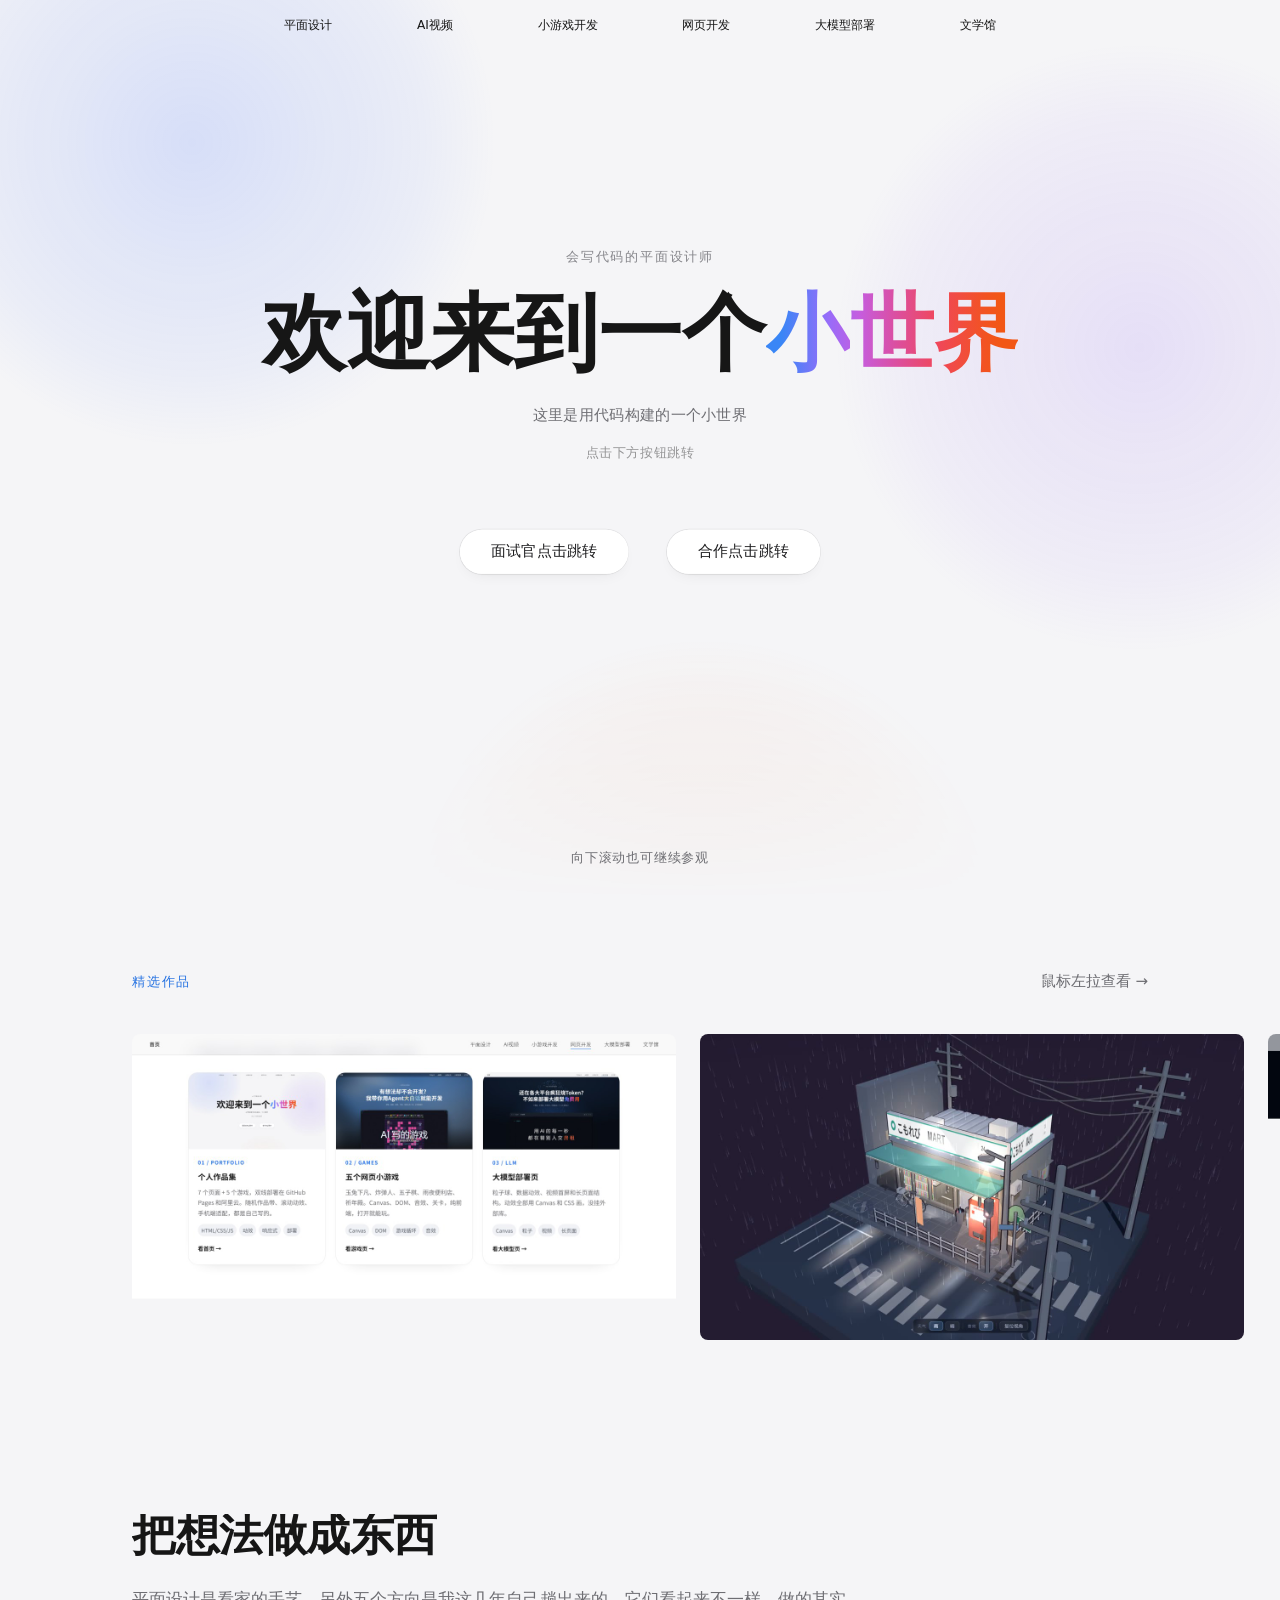
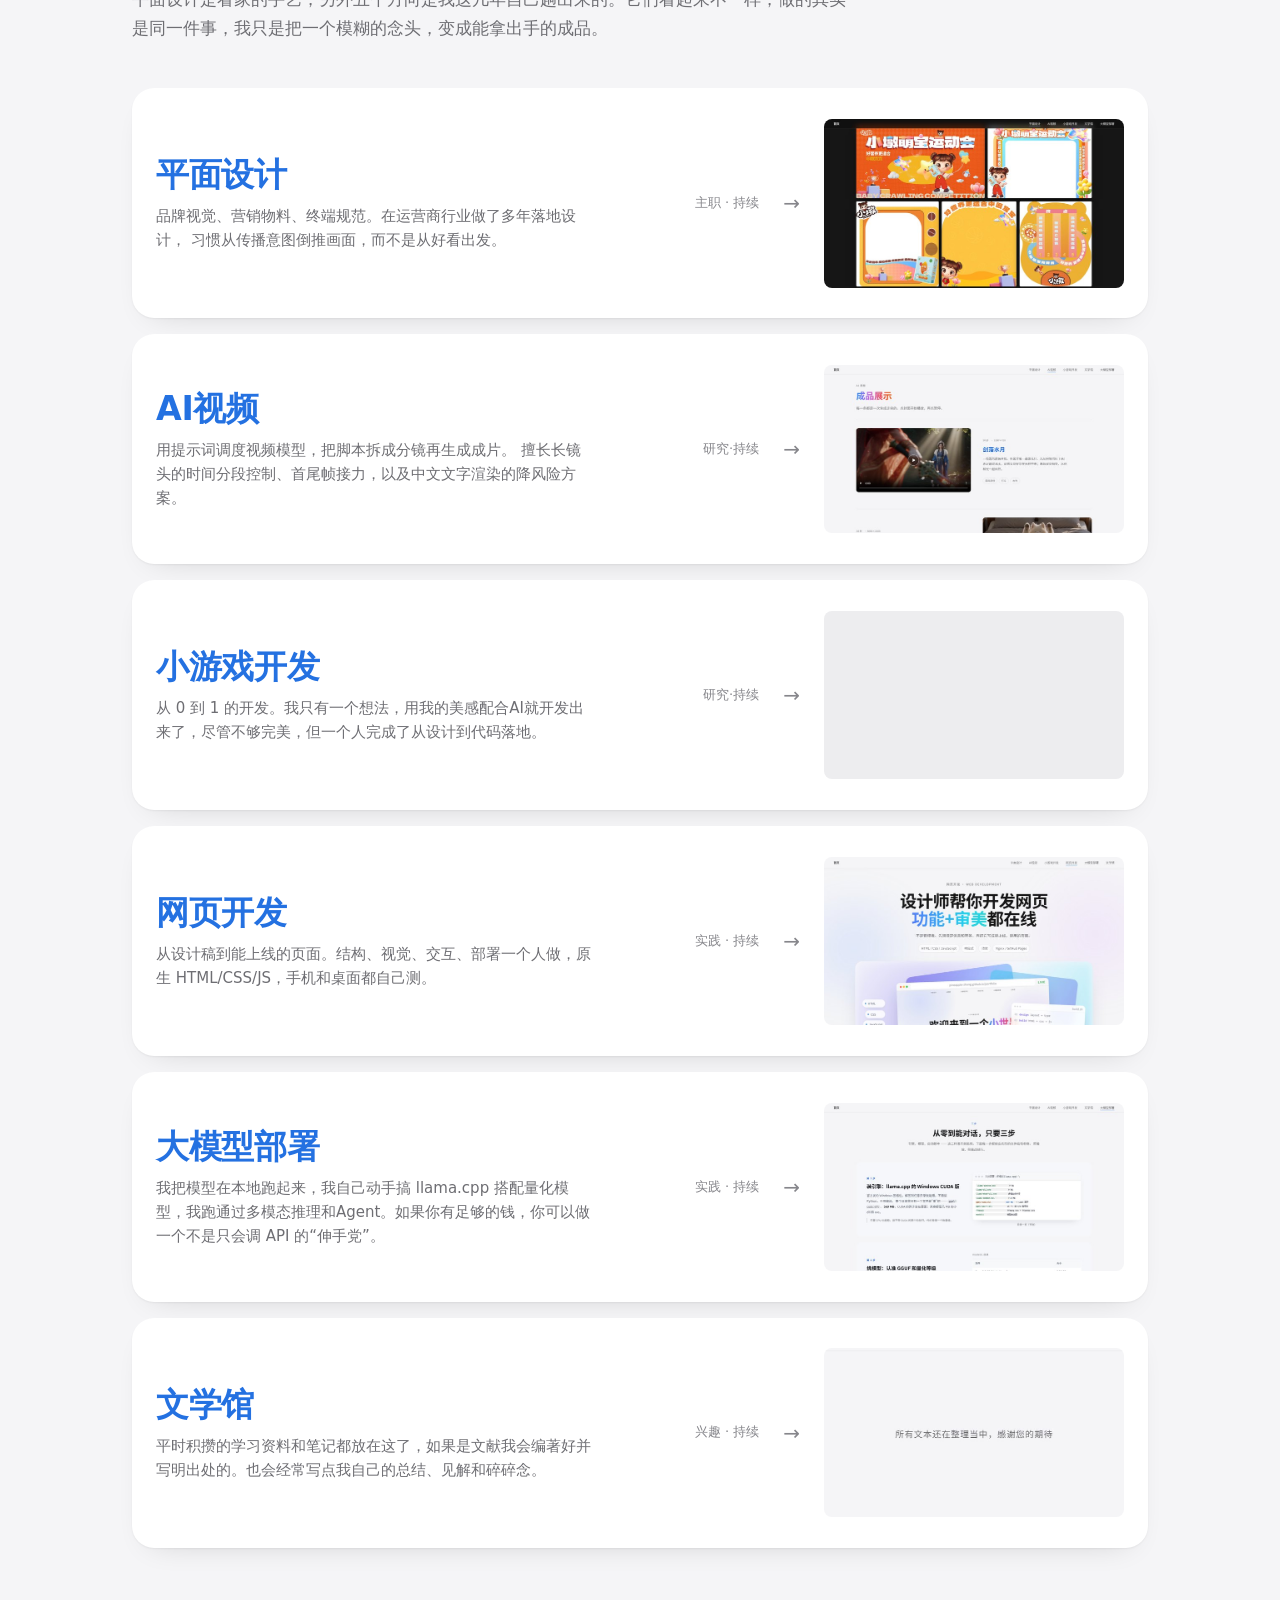
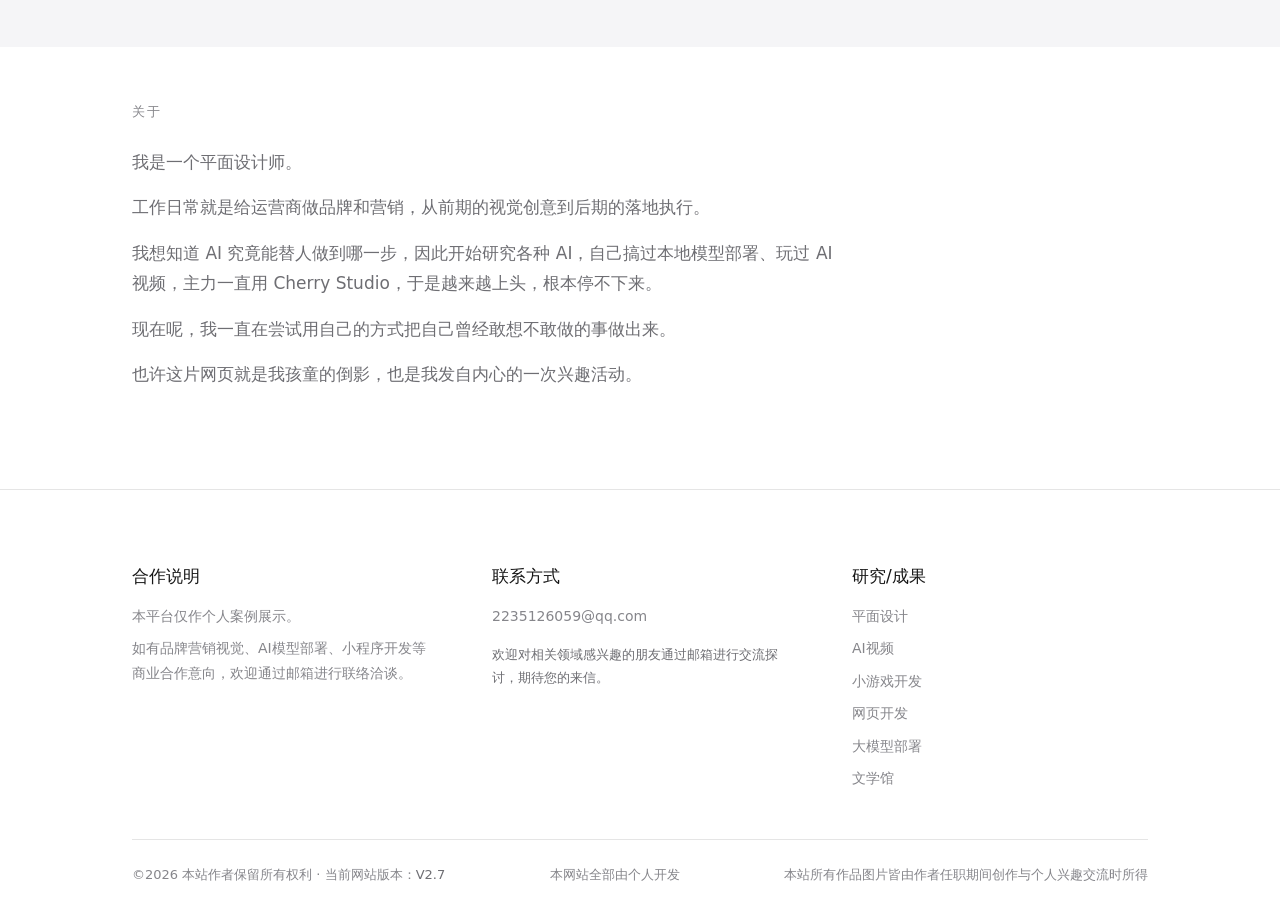
==== commit 2864628f: "首页主题改为「会写代码的平面设计师」" ====
--- a/index.html
+++ b/index.html
@@ -9,7 +9,7 @@
 
 <!-- 分享卡片。上线换成真实域名后把 og:url / og:image 一并改掉 -->
 <meta property="og:type" content="website">
-<meta property="og:title" content="张杰波 · 平面设计师｜作品集">
+<meta property="og:title" content="张杰波 · 会写代码的平面设计师｜作品集">
 <meta property="og:description" content="一个人，从一张画面做到能跑起来的成品">
 <meta property="og:locale" content="zh_CN">
 
@@ -79,7 +79,7 @@
   </nav>
 
   <div class="hero__stage">
-    <p class="eyebrow hero__eyebrow">一个平面设计师</p>
+    <p class="eyebrow hero__eyebrow">会写代码的平面设计师</p>
     <h1 class="hero__title">欢迎来到一个<span class="title-gradient">小世界</span></h1>
     <p class="hero__sub">这里是用代码构建的一个小世界</p>
     <p class="hero__hint">点击下方按钮跳转</p>
@@ -402,6 +402,6 @@
   </div>
 </footer>
 
-<script src="assets/js/site.js"></script>
+<script src="assets/js/site.js?v=20261109b"></script>
 </body>
 </html>
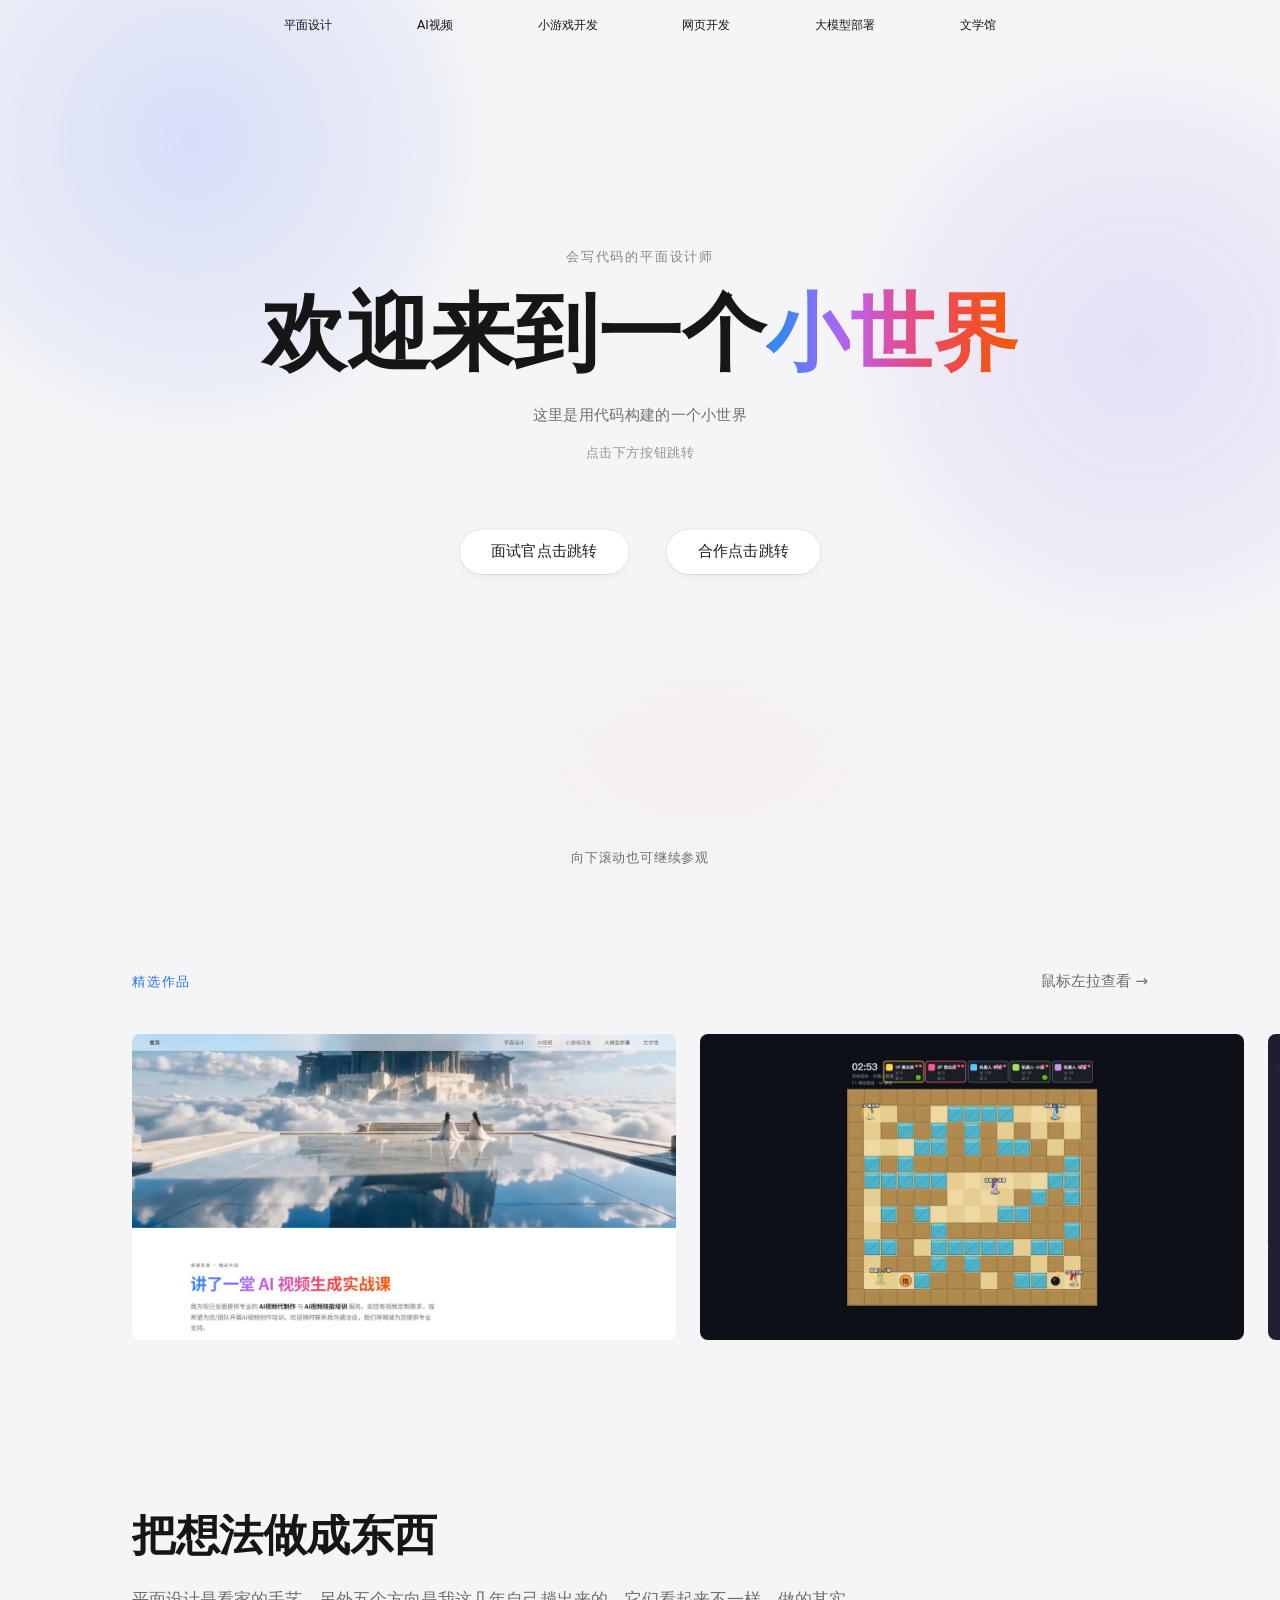
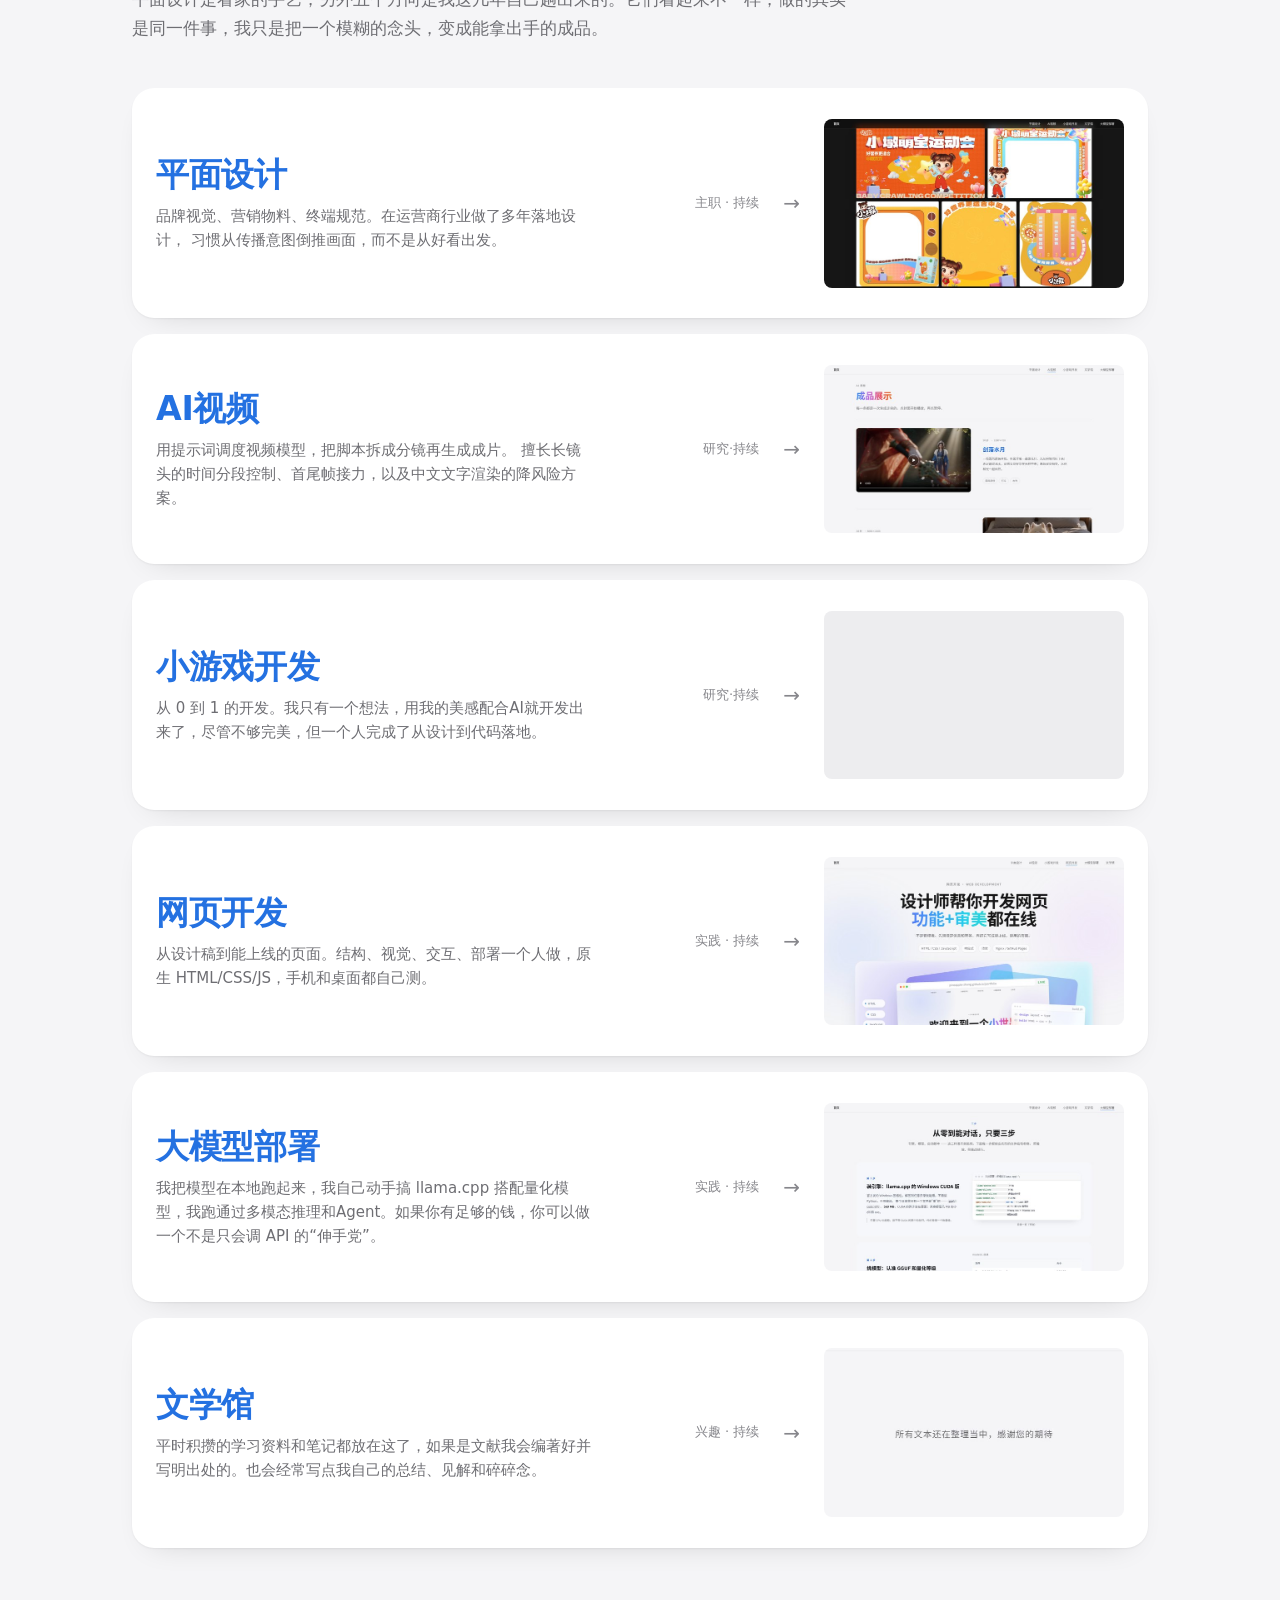
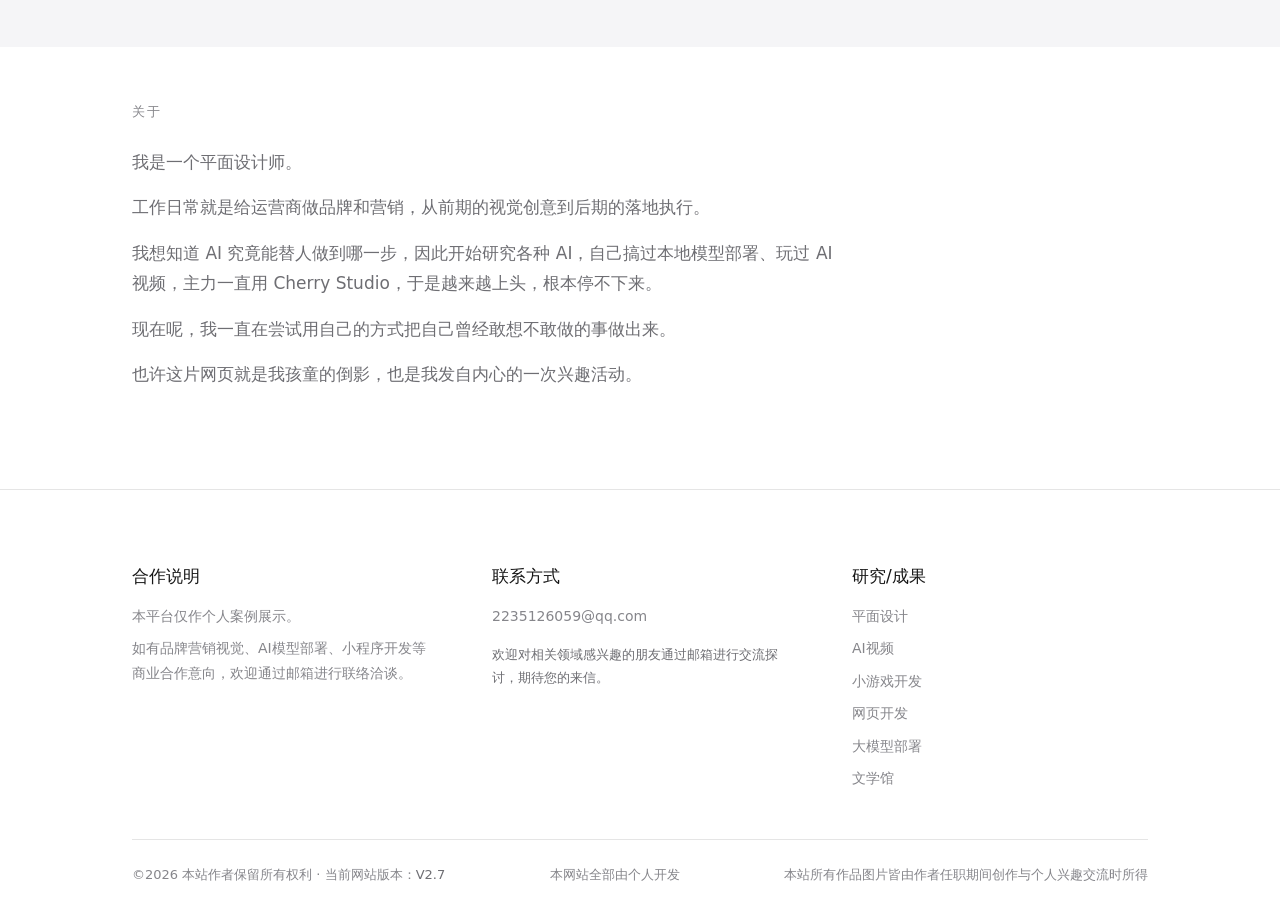
==== commit 4dbf6077: "手机版精修：段间距/触点/手感，桌面不变；补上首页悬停弥散光（版本保持 V2.7）" ====
--- a/index.html
+++ b/index.html
@@ -116,6 +116,7 @@
             <rect class="trace-cover" x="0" y="0" width="100%" height="100%" rx="22" ry="22" fill="#fff"></rect>
           </svg>
         </a>
+        <span class="hero__glow" aria-hidden="true"></span>
       </span>
       <span class="hero__act-wrap">
         <a class="hero__act" href="ai-video.html">
@@ -145,6 +146,7 @@
             <rect class="trace-cover" x="0" y="0" width="100%" height="100%" rx="22" ry="22" fill="#fff"></rect>
           </svg>
         </a>
+        <span class="hero__glow" aria-hidden="true"></span>
       </span>
     </div>
   </div>
--- a/assets/css/site.css
+++ b/assets/css/site.css
@@ -632,6 +632,78 @@
   transition: stroke-dashoffset 700ms cubic-bezier(.65, 0, .35, 1);
 }
 
+/* 悬停弥散光（2026-11-12，用户要求「弥散光、自然光、彩色、渐隐、范围小一点」）：
+   上面那圈描边动画原样保留；这里只在按钮背后垫一小团彩色柔光，
+   让描边外面的光不是齐刷刷断掉，而是慢慢化进背景里。
+   · .hero__glow 比按钮四周只大出一小圈；里面两层各铺四个 radial-gradient 色团，
+     每个色团按接近高斯的曲线衰减（越往外掉得越慢），到边缘时已经是 0，看不到边界；
+   · 悬停：整团光淡入；悬停期间两层缓慢漂移、此消彼长，颜色像在流动。
+   ⚠️ 不用 filter: blur / SVG 高斯模糊（之前实测 hover 有 55–75ms 长帧）；
+      动效只动 opacity / transform。
+   ⚠️ 色团必须淡出到「同色的 0 透明度」，不能写 transparent，否则 Safari 边缘发灰。
+   ⚠️ .hero__glow 是 .hero__act 的后一个兄弟节点（靠 ~ 选择器点亮），
+      z-index:-1 垫在按钮下面，中间被按钮白底盖住，只露出四周的光。 */
+.hero__glow {
+  --g-blue: 0, 113, 227;
+  --g-indigo: 94, 92, 230;
+  --g-purple: 191, 90, 242;
+  --g-pink: 255, 55, 110;
+  --g-orange: 255, 159, 10;
+  --g-yellow: 255, 204, 0;
+  --g-cyan: 90, 200, 250;
+  position: absolute;
+  inset: -26px -22px;
+  z-index: -1;
+  pointer-events: none;
+  opacity: 0;
+  transition: opacity 520ms ease-out;
+}
+.hero__glow::before,
+.hero__glow::after {
+  content: "";
+  position: absolute;
+  inset: 0;
+  background-repeat: no-repeat;
+  background-size: 46% 100%;
+  animation: heroGlowA 6s ease-in-out infinite alternate paused;
+}
+.hero__glow::before {
+  background-image:
+    radial-gradient(closest-side, rgba(var(--g-blue), .798), rgba(var(--g-blue), .589) 22%, rgba(var(--g-blue), .361) 42%, rgba(var(--g-blue), .19) 58%, rgba(var(--g-blue), .085) 72%, rgba(var(--g-blue), .023) 86%, rgba(var(--g-blue), 0)),
+    radial-gradient(closest-side, rgba(var(--g-purple), .798), rgba(var(--g-purple), .589) 22%, rgba(var(--g-purple), .361) 42%, rgba(var(--g-purple), .19) 58%, rgba(var(--g-purple), .085) 72%, rgba(var(--g-purple), .023) 86%, rgba(var(--g-purple), 0)),
+    radial-gradient(closest-side, rgba(var(--g-pink), .722), rgba(var(--g-pink), .532) 22%, rgba(var(--g-pink), .323) 42%, rgba(var(--g-pink), .171) 58%, rgba(var(--g-pink), .076) 72%, rgba(var(--g-pink), .021) 86%, rgba(var(--g-pink), 0)),
+    radial-gradient(closest-side, rgba(var(--g-orange), .798), rgba(var(--g-orange), .589) 22%, rgba(var(--g-orange), .361) 42%, rgba(var(--g-orange), .19) 58%, rgba(var(--g-orange), .085) 72%, rgba(var(--g-orange), .023) 86%, rgba(var(--g-orange), 0));
+  background-position: 0% 50%, 34% 50%, 66% 50%, 100% 50%;
+}
+.hero__glow::after {
+  background-image:
+    radial-gradient(closest-side, rgba(var(--g-cyan), .798), rgba(var(--g-cyan), .589) 22%, rgba(var(--g-cyan), .361) 42%, rgba(var(--g-cyan), .19) 58%, rgba(var(--g-cyan), .085) 72%, rgba(var(--g-cyan), .023) 86%, rgba(var(--g-cyan), 0)),
+    radial-gradient(closest-side, rgba(var(--g-indigo), .798), rgba(var(--g-indigo), .589) 22%, rgba(var(--g-indigo), .361) 42%, rgba(var(--g-indigo), .19) 58%, rgba(var(--g-indigo), .085) 72%, rgba(var(--g-indigo), .023) 86%, rgba(var(--g-indigo), 0)),
+    radial-gradient(closest-side, rgba(var(--g-purple), .722), rgba(var(--g-purple), .532) 22%, rgba(var(--g-purple), .323) 42%, rgba(var(--g-purple), .171) 58%, rgba(var(--g-purple), .076) 72%, rgba(var(--g-purple), .021) 86%, rgba(var(--g-purple), 0)),
+    radial-gradient(closest-side, rgba(var(--g-yellow), .798), rgba(var(--g-yellow), .589) 22%, rgba(var(--g-yellow), .361) 42%, rgba(var(--g-yellow), .19) 58%, rgba(var(--g-yellow), .085) 72%, rgba(var(--g-yellow), .023) 86%, rgba(var(--g-yellow), 0));
+  background-position: 17% 50%, 50% 50%, 83% 50%, 100% 50%;
+  animation-name: heroGlowB;
+}
+@keyframes heroGlowA {
+  from { opacity: 1;   transform: translate3d(-4px, 0, 0); }
+  to   { opacity: .5;  transform: translate3d(4px, 0, 0); }
+}
+@keyframes heroGlowB {
+  from { opacity: .5;  transform: translate3d(4px, 0, 0); }
+  to   { opacity: 1;   transform: translate3d(-4px, 0, 0); }
+}
+
+@media (hover: hover) and (pointer: fine) {
+  .hero__act:hover ~ .hero__glow { opacity: 1; transition: opacity 600ms ease-out 120ms; }
+  .hero__act:hover ~ .hero__glow::before,
+  .hero__act:hover ~ .hero__glow::after { animation-play-state: running; }
+}
+
+/* 键盘焦点也亮同一团光 */
+.hero__act:focus-visible ~ .hero__glow { opacity: 1; }
+.hero__act:focus-visible ~ .hero__glow::before,
+.hero__act:focus-visible ~ .hero__glow::after { animation-play-state: running; }
+
 /* 键盘焦点：蓝色外环（不改内框颜色） */
 .hero__act:focus-visible {
   outline: 3px solid var(--act-blue);
@@ -692,6 +764,9 @@
     transition: none;
   }
   .hero__trace { display: none; }
+  /* 弥散光保留，只是不漂移 */
+  .hero__glow::before,
+  .hero__glow::after { animation: none; }
 }
 
 /* 滚动提示。
@@ -5480,3 +5555,59 @@
   z-index: 9999;
 }
 .site-toast.is-on { opacity: 1; transform: translate(-50%, 0); }
+
+
+/* ==========================================================================
+   31. 手机版精修（2026-11-13）
+
+   用户：「现在我们来优化手机版」，并给了硬条件 **电脑版本不能动，只改手机版**。
+   所以这一节全部关在 @media (max-width: 860px) 里 —— 桌面（>860）一条都不命中。
+   验证方式：制作过程缓存数据/_shots/diff_desktop_geom.py，
+   1440 / 1920 / 1024 三档宽度逐元素比对几何与计算样式，必须逐条一致。
+
+   量出来的问题（390×844 实测）：
+
+   ① 段间距是按桌面高度给的。`.section` 的 clamp(64px, 11vh, 128px) 在 844 下
+      取到 92.8px：上下两段边界各空掉 93px，整页 5432px 里有 900 多像素是空白。
+      手机上本来一屏就看得少，这个比例等于每翻一屏就有三分之一是空的。
+      收到 7.8vh（844 下 ≈ 66px），一页少滚 2~3 屏。
+
+   ② 作品列表的缝是**叠出来**的：`.works` 的 gap 42 + 上下两个 `.work`
+      各自的 padding-block 42 → 两张卡之间实际空 126px。gap 收到 30、
+      内边距收到 32，间隔变成 ~94px，卡片还是一张一张读，但没有半屏空白。
+
+   ③ 首屏下面那条作品带同样是 63 / 50 的上下留白，跟后面 93 的段间距连着，
+      三条大空白挨在一起特别显眼；顺手收到 54 / 38。
+
+   页脚的 94px 顶边距跟着收到 68（页面最后一段，不需要那么重的分隔）。
+   ========================================================================== */
+@media (max-width: 860px) {
+  .section { padding-block: clamp(52px, 7.8vh, 72px); }
+  .section--tight { padding-block: clamp(40px, 5.6vh, 52px); }
+  .section__head { margin-bottom: clamp(24px, 3.4vh, 30px); }
+  .band-sec { padding-block: 54px 38px; }
+  .works { gap: 30px; }
+  .work { padding-block: 32px; }
+  /* 只改上边距：下边距带着 env(safe-area-inset-bottom)，见第 29 节。
+     ⚠️ 选择器必须带 body —— 基础样式里写的是 `body .site-footer{ padding-top:
+        max(94px, 10vh) }`（第 948 行），权重比 `.site-footer` 高一级，
+        不写 body 的话手机上这条根本不生效，实测顶边距还是 94。 */
+  body .site-footer { padding-top: 68px; }
+}
+
+/* --- 触屏手感 -------------------------------------------------------------
+   只对「没有指针」的设备生效（手机 / 平板），桌面鼠标永远不会命中：
+     · 去掉点按时浏览器盖上去的那个灰色方块 —— 深色卡片上那一块灰特别脏；
+     · 实心按钮按下去缩 3%，手指底下有回应（松手立刻弹回，不做延迟）。 */
+@media (max-width: 860px) and (hover: none) {
+  a, button, summary, [role="button"] { -webkit-tap-highlight-color: transparent; }
+  .work__launch,
+  .llm-btn,
+  .vs-final__btn,
+  .nav-toggle { transition: transform .12s ease; }
+  .work__launch:active,
+  .llm-btn:active,
+  .vs-final__btn:active,
+  .nav-toggle:active { transform: scale(.97); }
+  .site-nav__link:active { opacity: .55; }
+}
